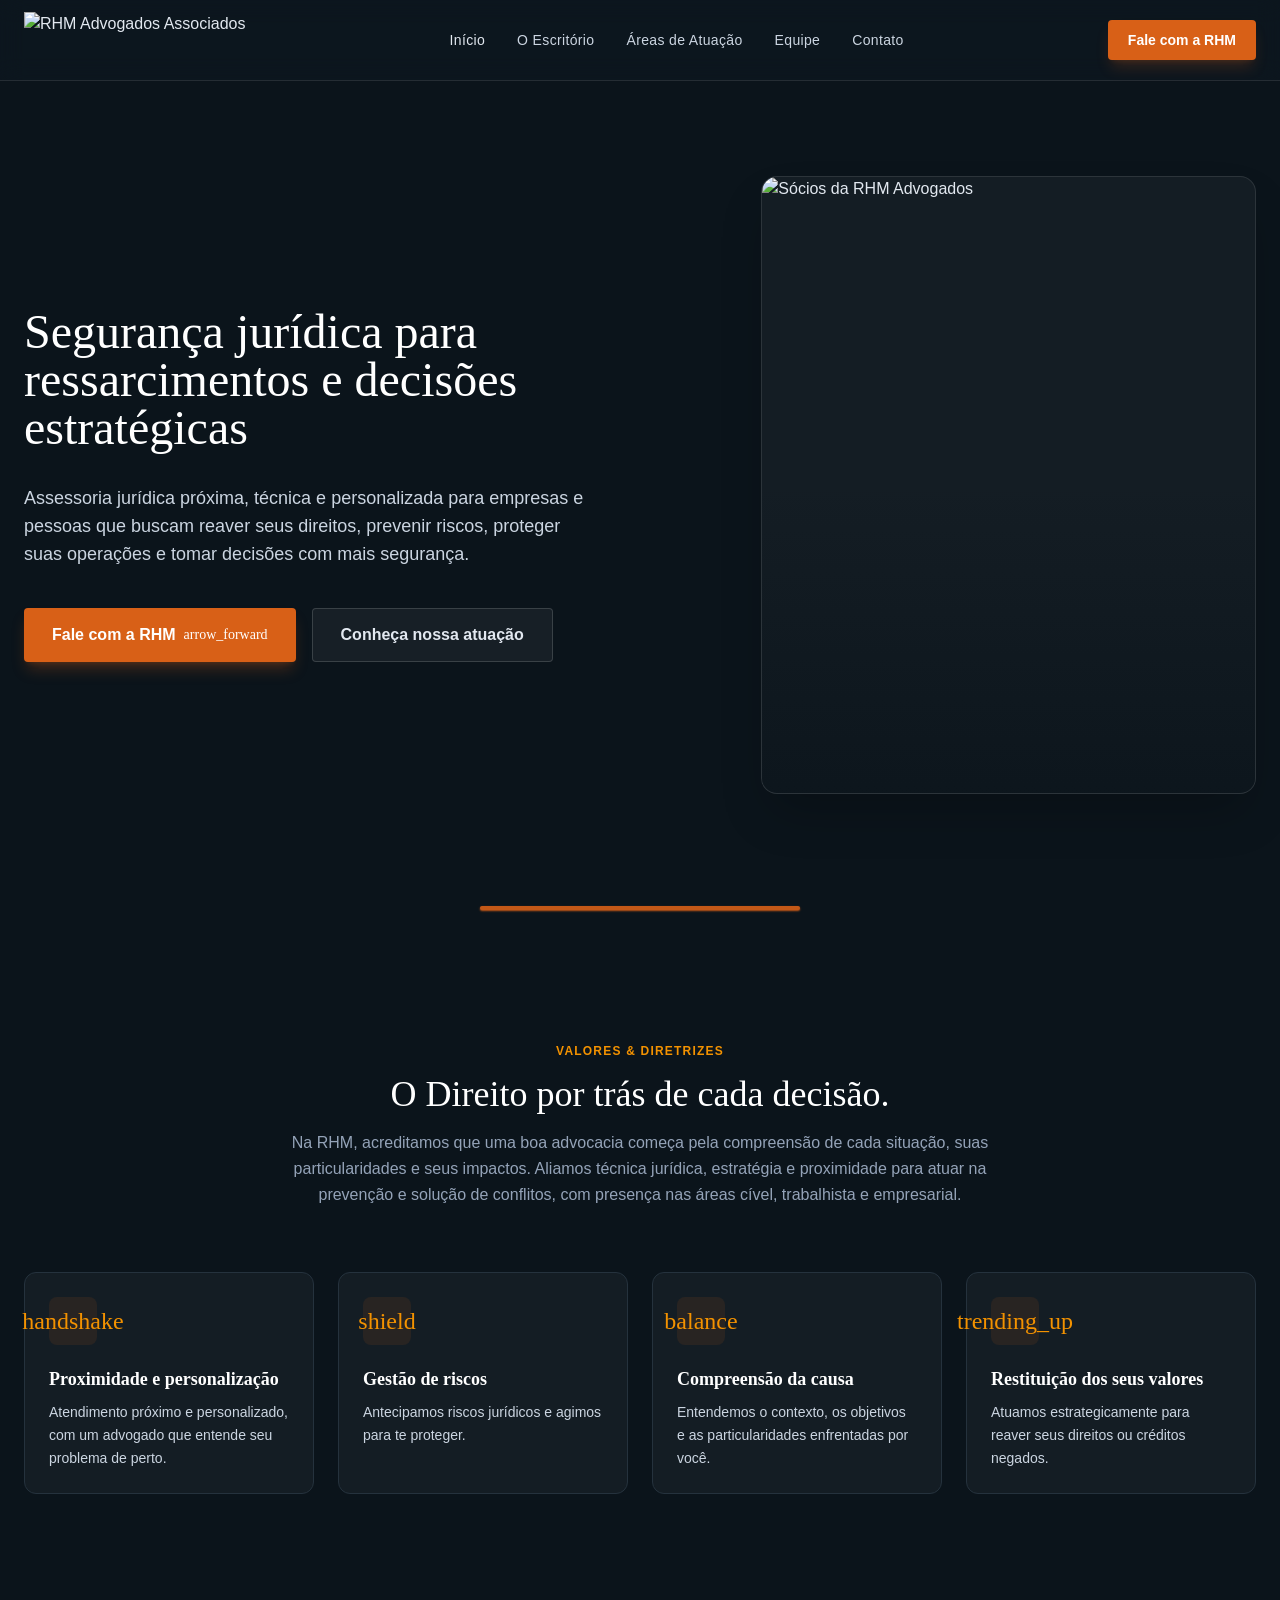
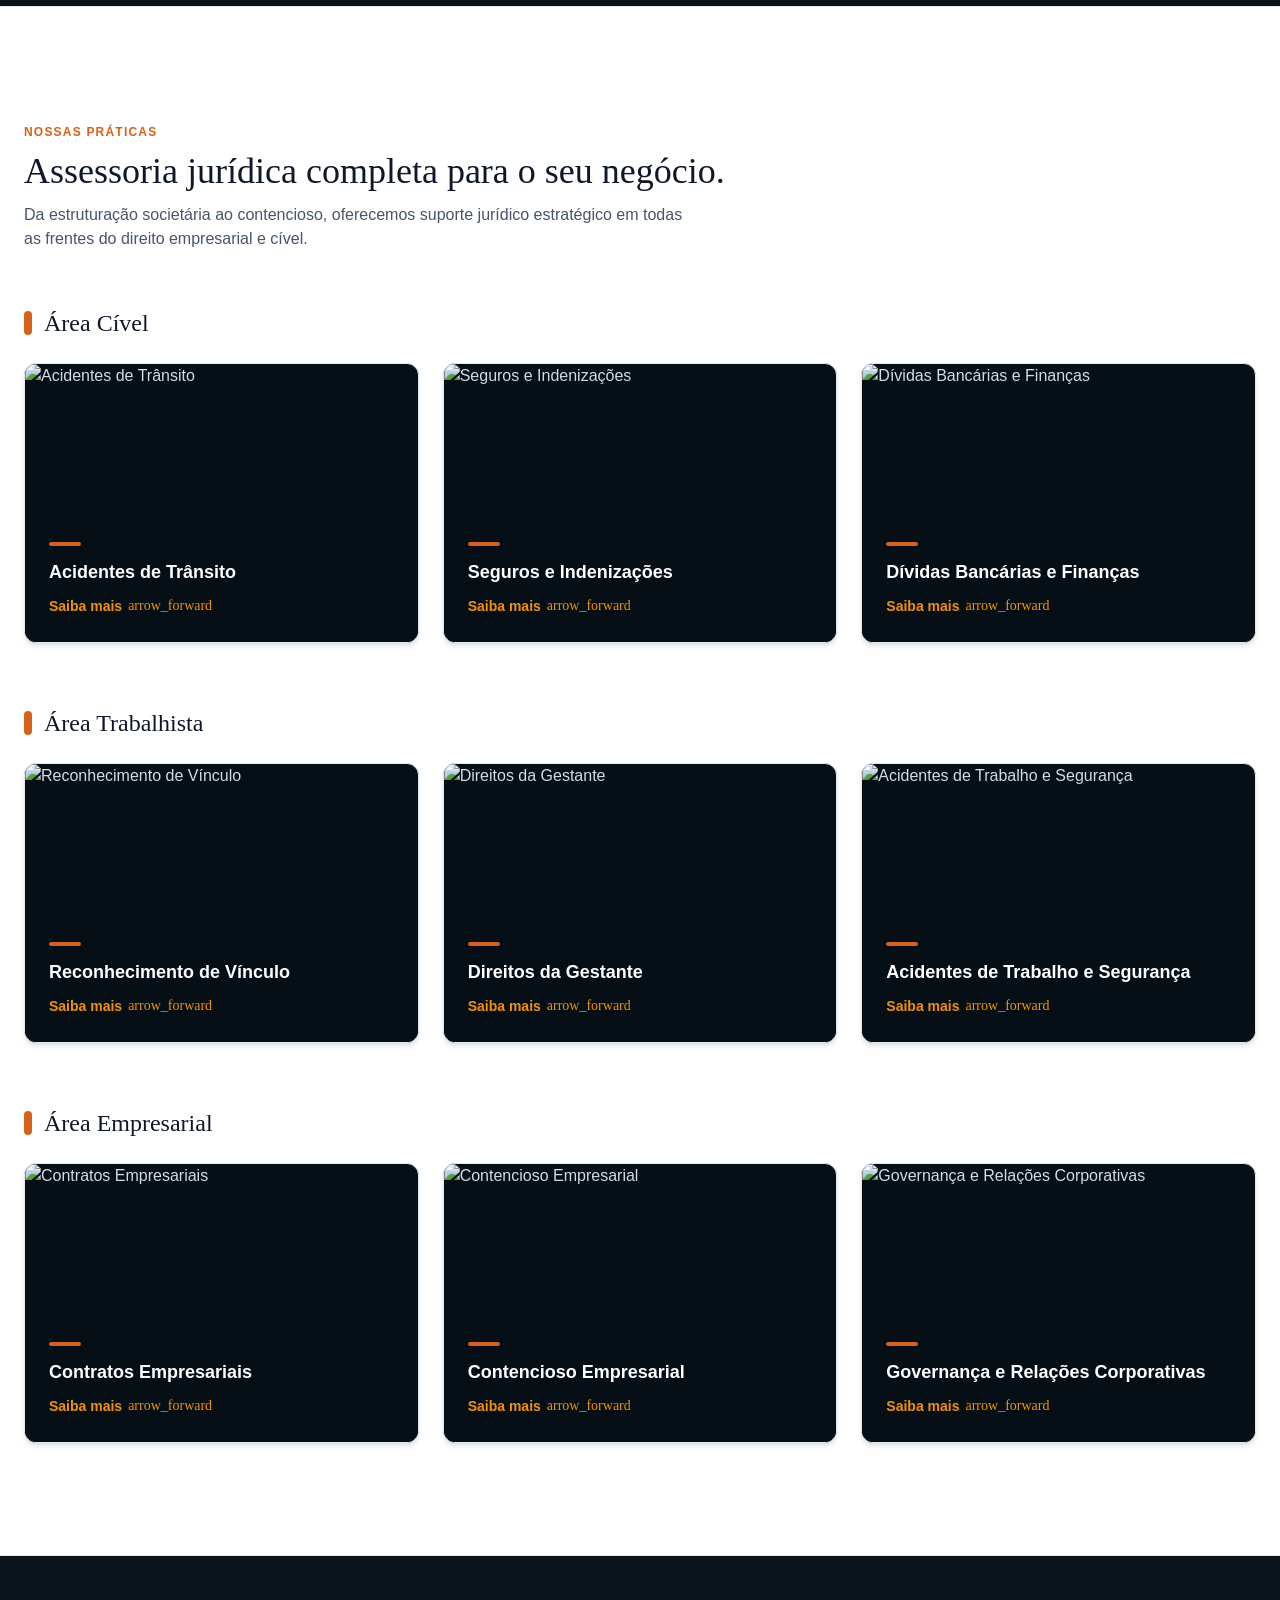
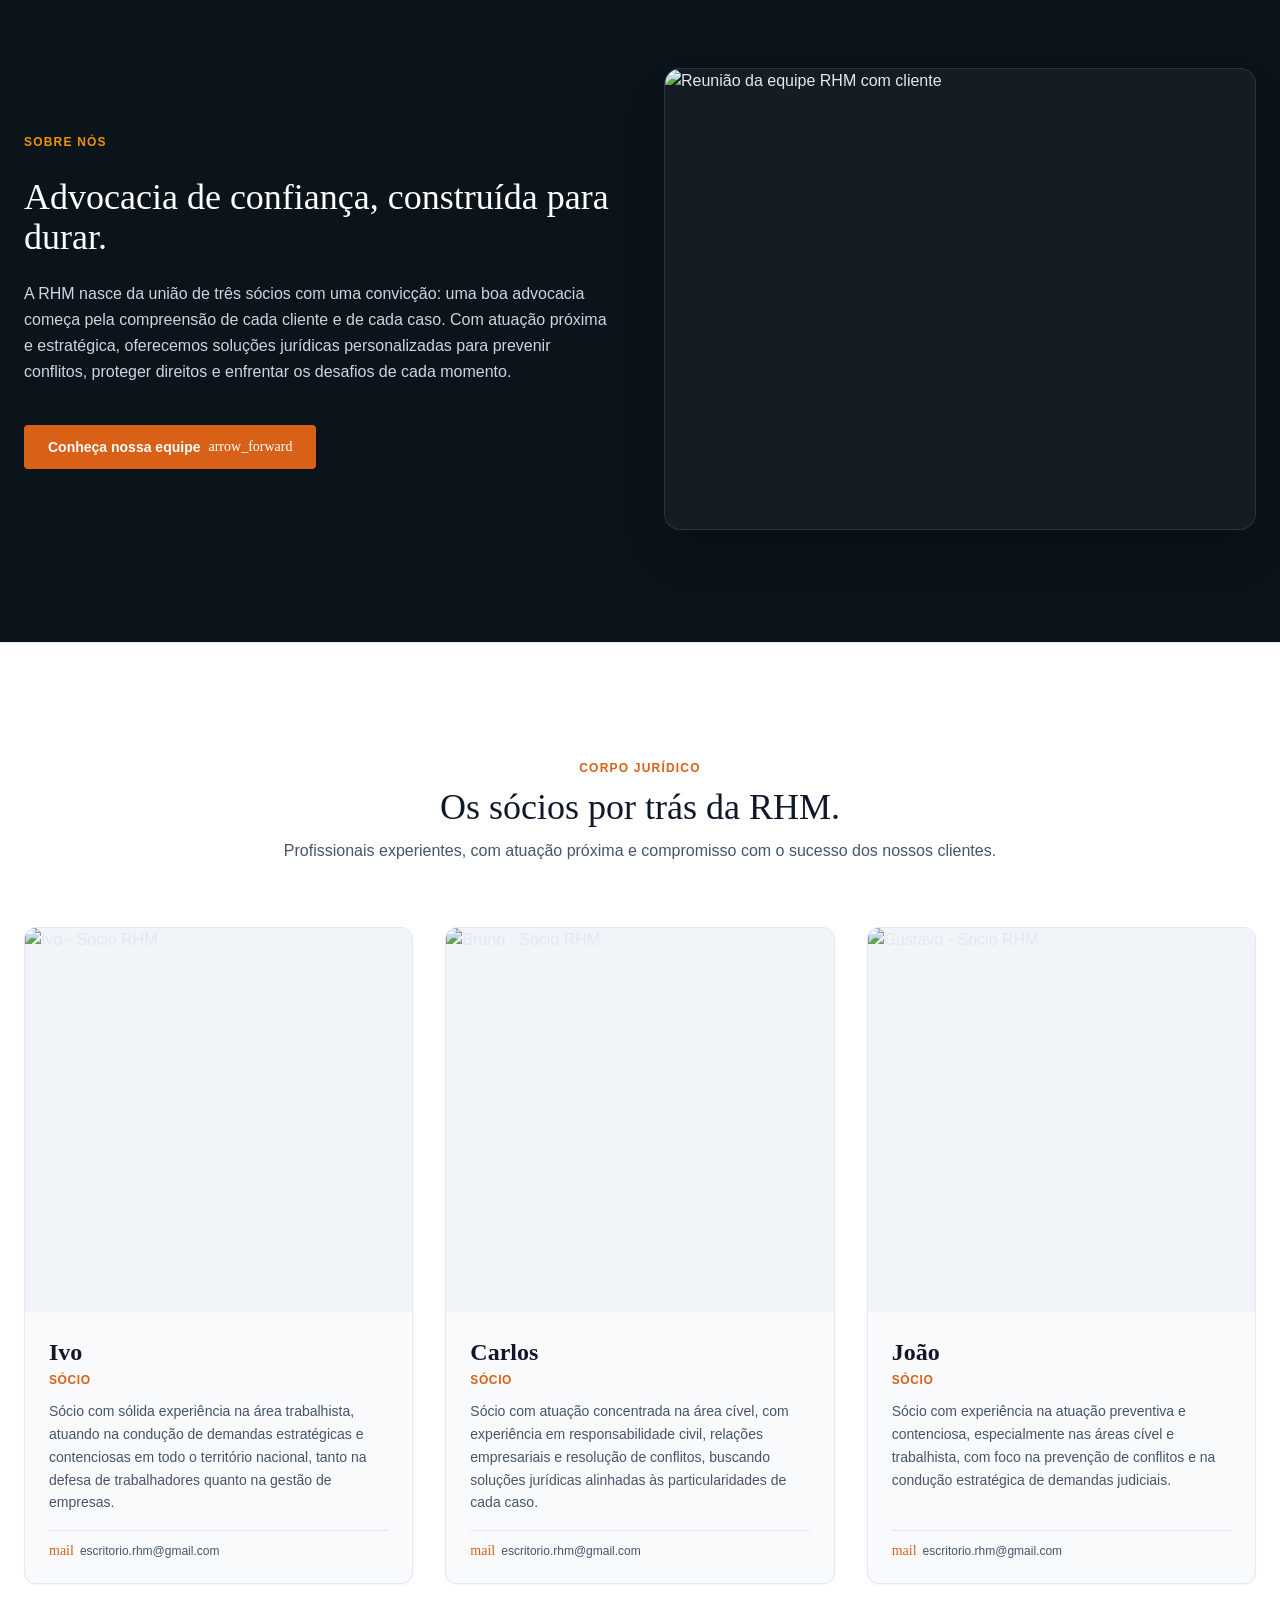
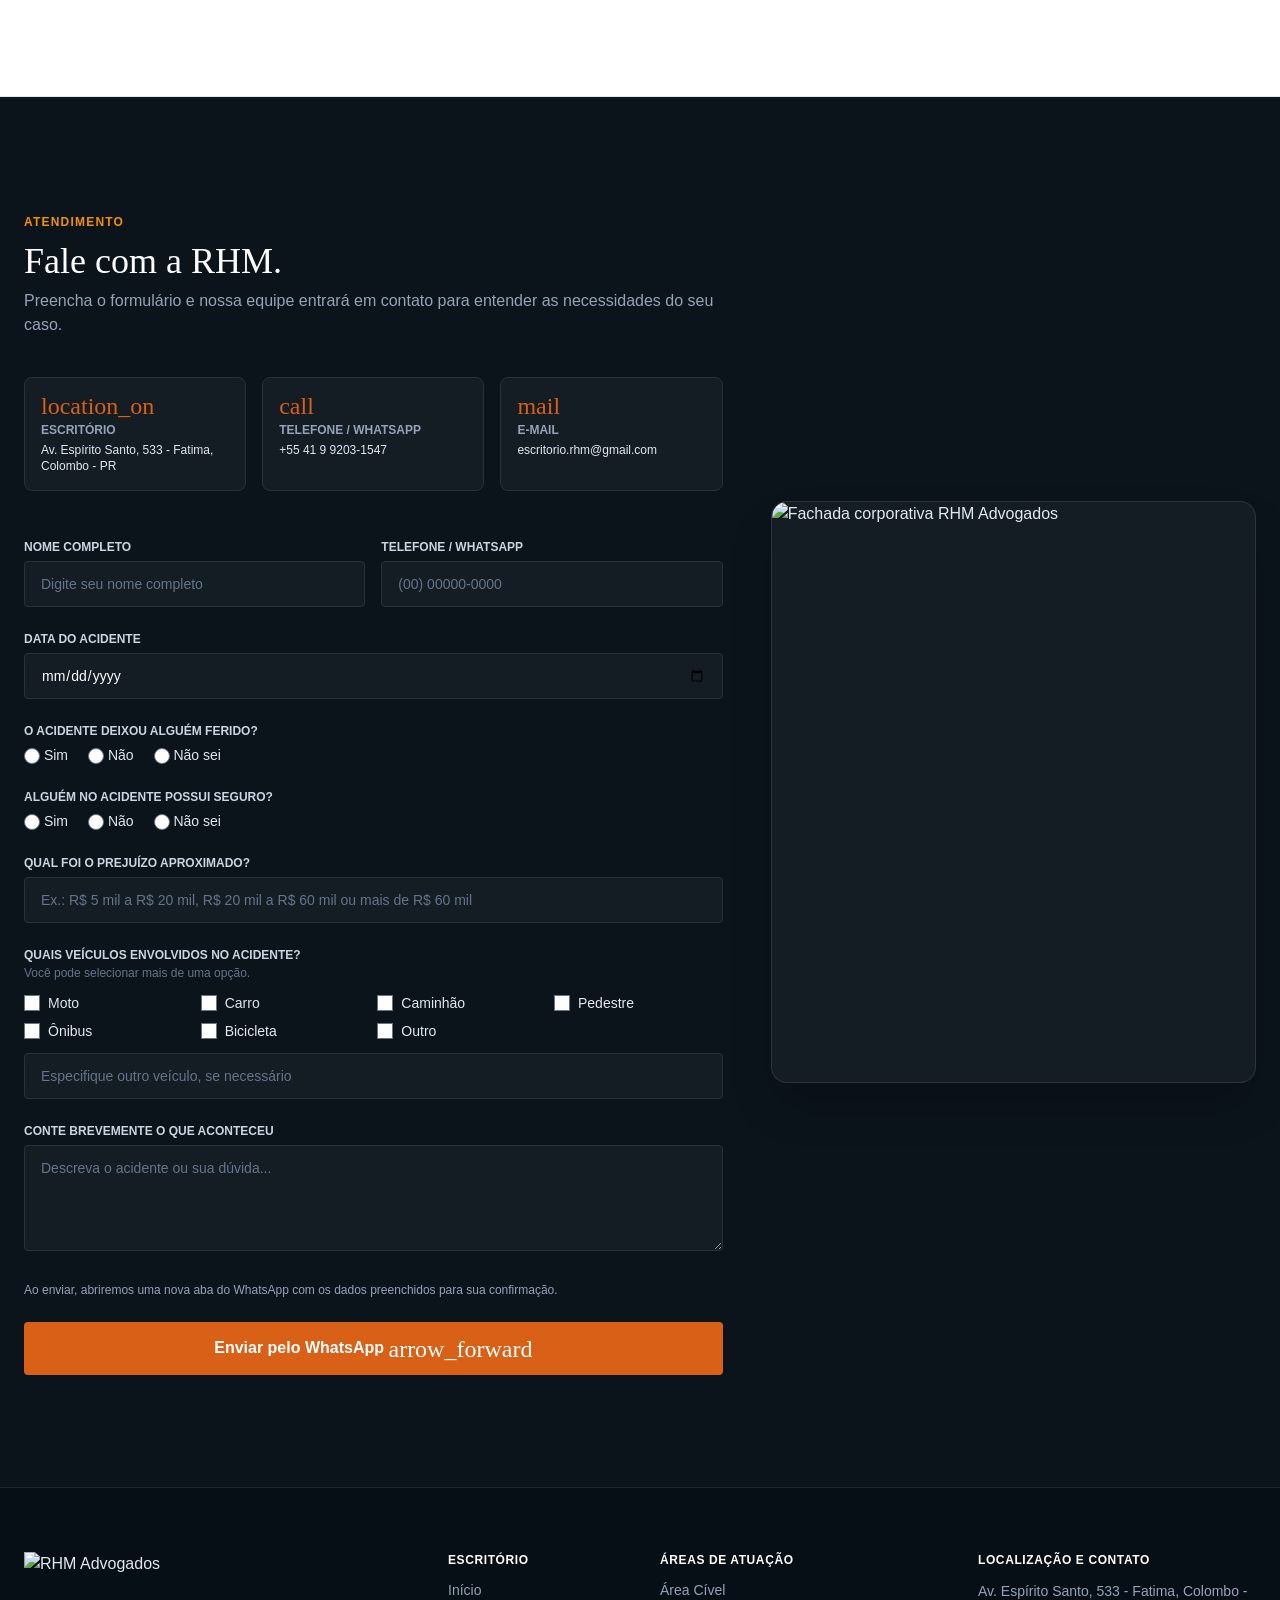
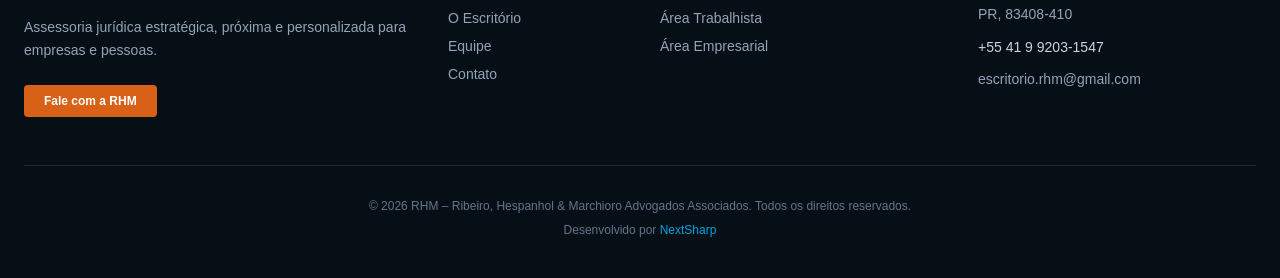
==== index.html @ 8c1c1e28 "Atualiza site completo com versão do Stitch" ====
<!DOCTYPE html><html class="dark" lang="pt-BR" style="scroll-behavior: smooth;"><head>
<meta charset="utf-8">
<meta content="width=device-width, initial-scale=1.0" name="viewport">
<title>RHM Advogados | Advocacia Estratégica e Empresarial</title>
<link rel="stylesheet" href="./assets/fonts.css">
<link rel="stylesheet" href="./assets/styles.css">
<script src="./assets/site-config.js" defer></script>
<script src="./assets/app.js" defer></script>
<style>
        .glass-panel {
            background: rgba(14, 23, 31, 0.85);
            backdrop-filter: blur(12px);
        }
    </style>
</head>
<body class="bg-[#0b141b] text-slate-200 font-sans antialiased selection:bg-[#d86017] selection:text-white">
<!-- Top Fixed Header -->
<header class="fixed top-0 inset-x-0 z-50 glass-panel border-b border-white/10 transition-all duration-300">
<div class="max-w-7xl mx-auto px-6 h-20 flex items-center justify-between">
<a class="flex items-center gap-3" href="#inicio">
<img alt="RHM Advogados Associados" class="h-12 md:h-14 w-auto object-contain" src="https://lh3.googleusercontent.com/aida-public/[base64]">
</a>
<!-- Desktop Nav -->
<nav class="hidden md:flex items-center gap-8 text-sm font-medium tracking-wide">
<a class="text-slate-200 hover:text-[#f39200] transition-colors" href="#inicio">Início</a>
<a class="text-slate-300 hover:text-[#f39200] transition-colors" href="#escritorio">O Escritório</a>
<a class="text-slate-300 hover:text-[#f39200] transition-colors" href="#areas-de-atuacao">Áreas de Atuação</a>
<a class="text-slate-300 hover:text-[#f39200] transition-colors" href="#equipe">Equipe</a>
<a class="text-slate-300 hover:text-[#f39200] transition-colors" href="#contato">Contato</a>
</nav>
<!-- CTA Header -->
<div class="hidden sm:flex items-center">
<a class="px-5 py-2.5 rounded text-sm font-semibold text-white bg-[#d86017] hover:bg-[#ba4801] shadow-lg shadow-[#d86017]/20 transition-all" href="#contato" data-whatsapp-cta>
                Fale com a RHM
            </a>
</div>
<!-- Mobile Menu Toggle -->
<button aria-label="Abrir menu" class="md:hidden text-slate-300 hover:text-white p-2" id="mobile-toggle">
<span class="material-symbols-outlined text-3xl">menu</span>
</button>
</div>
<!-- Mobile Dropdown -->
<div class="hidden md:hidden bg-[#060f16] border-b border-white/10 px-6 py-5 space-y-4" id="mobile-menu">
<a class="block text-slate-200 hover:text-[#f39200]" href="#inicio">Início</a>
<a class="block text-slate-300 hover:text-[#f39200]" href="#escritorio">O Escritório</a>
<a class="block text-slate-300 hover:text-[#f39200]" href="#areas-de-atuacao">Áreas de Atuação</a>
<a class="block text-slate-300 hover:text-[#f39200]" href="#equipe">Equipe</a>
<a class="block text-slate-300 hover:text-[#f39200]" href="#contato">Contato</a>
<a class="inline-block px-5 py-2.5 text-center w-full rounded text-sm font-semibold text-white bg-[#d86017]" href="#contato" data-whatsapp-cta>Fale com a RHM</a>
</div>
</header>
<main id="inicio" class="relative pt-20">
<!-- Hero Section -->
<section class="min-h-[85vh] lg:min-h-[90vh] flex items-center max-w-7xl mx-auto px-6 py-12 lg:py-20">
<div class="grid grid-cols-1 lg:grid-cols-12 gap-12 lg:gap-8 items-center w-full">
<!-- Left Info -->
<div class="lg:col-span-7 space-y-8 z-10">

<h1 class="text-3xl sm:text-4xl lg:text-5xl font-serif leading-[1.18] text-white font-normal">Segurança jurídica para ressarcimentos e decisões estratégicas</h1>
<p class="text-base sm:text-lg text-slate-300 max-w-xl font-normal leading-relaxed">Assessoria jurídica próxima, técnica e personalizada para empresas e pessoas que buscam reaver seus direitos, prevenir riscos, proteger suas operações e tomar decisões com mais segurança.</p>
<div class="flex flex-col sm:flex-row gap-4 pt-2">
<a class="px-7 py-3.5 rounded bg-[#d86017] hover:bg-[#ba4801] text-white font-semibold text-center transition-all duration-200 shadow-lg shadow-[#d86017]/25 flex items-center justify-center gap-2" href="#contato" data-whatsapp-cta>
                        Fale com a RHM
                        <span class="material-symbols-outlined text-sm">arrow_forward</span>
</a>
<a class="px-7 py-3.5 rounded bg-white/5 hover:bg-white/10 border border-white/15 text-slate-200 font-semibold text-center transition-all" href="#areas-de-atuacao">
                        Conheça nossa atuação
                    </a>
</div>
</div>
<!-- Right Visual -->
<div class="lg:col-span-5 relative flex justify-center">
<div class="relative w-full max-w-md lg:max-w-none rounded-2xl overflow-hidden border border-white/10 shadow-2xl bg-[#141d24]">
<div class="aspect-[4/5] w-full relative">
<img alt="Sócios da RHM Advogados" class="w-full h-full object-cover object-center" src="https://lh3.googleusercontent.com/aida-public/[base64]">
<div class="absolute inset-0 bg-gradient-to-t from-[#0b141b]/80 via-transparent to-transparent"></div>
</div>
</div>
</div>
</div>
</section>
<!-- Decorative Orange Divider -->
<div class="w-full flex justify-center py-4">
<div class="w-72 sm:w-80 h-1 bg-[#d86017] rounded-full opacity-90 shadow-sm shadow-[#d86017]"></div>
</div>
<!-- Pillars / Por que a RHM -->
<section class="py-20 lg:py-28 max-w-7xl mx-auto px-6">
<div class="text-center max-w-3xl mx-auto mb-16"><span class="text-xs font-bold uppercase tracking-widest text-[#f39200]">Valores &amp; Diretrizes</span>
<h2 class="text-3xl sm:text-4xl font-serif text-white mt-3 font-normal">
    O Direito por trás de cada decisão.
</h2>
<p class="text-slate-400 mt-4 text-base leading-relaxed">
    Na RHM, acreditamos que uma boa advocacia começa pela compreensão de cada situação, suas particularidades e seus impactos. Aliamos técnica jurídica, estratégia e proximidade para atuar na prevenção e solução de conflitos, com presença nas áreas cível, trabalhista e empresarial.
</p></div>
<div class="grid grid-cols-1 md:grid-cols-2 lg:grid-cols-4 gap-6">
<!-- Pilar 1 -->
<div class="bg-[#141d24] border border-[#25323d] rounded-xl p-6 transition-all duration-300 hover:border-[#d86017]/40 hover:-translate-y-1"><div class="w-12 h-12 rounded-lg bg-[#d86017]/10 flex items-center justify-center text-[#f39200] mb-5">
<span class="material-symbols-outlined text-2xl">handshake</span>
</div>
<h3 class="text-lg font-serif font-bold text-white mb-2">Proximidade e personalização</h3>
<p class="text-slate-300 text-sm leading-relaxed">Atendimento próximo e personalizado, com um advogado que entende seu problema de perto.</p></div>
<!-- Pilar 2 -->
<div class="bg-[#141d24] border border-[#25323d] rounded-xl p-6 transition-all duration-300 hover:border-[#d86017]/40 hover:-translate-y-1"><div class="w-12 h-12 rounded-lg bg-[#d86017]/10 flex items-center justify-center text-[#f39200] mb-5">
<span class="material-symbols-outlined text-2xl">shield</span>
</div>
<h3 class="text-lg font-serif font-bold text-white mb-2">Gestão de riscos</h3>
<p class="text-slate-300 text-sm leading-relaxed">Antecipamos riscos jurídicos e agimos para te proteger.</p></div>
<!-- Pilar 3 -->
<div class="bg-[#141d24] border border-[#25323d] rounded-xl p-6 transition-all duration-300 hover:border-[#d86017]/40 hover:-translate-y-1"><div class="w-12 h-12 rounded-lg bg-[#d86017]/10 flex items-center justify-center text-[#f39200] mb-5">
<span class="material-symbols-outlined text-2xl">balance</span>
</div>
<h3 class="text-lg font-serif font-bold text-white mb-2">Compreensão da causa</h3>
<p class="text-slate-300 text-sm leading-relaxed">Entendemos o contexto, os objetivos e as particularidades enfrentadas por você.</p></div>
<!-- Pilar 4 -->
<div class="bg-[#141d24] border border-[#25323d] rounded-xl p-6 transition-all duration-300 hover:border-[#d86017]/40 hover:-translate-y-1"><div class="w-12 h-12 rounded-lg bg-[#d86017]/10 flex items-center justify-center text-[#f39200] mb-5">
<span class="material-symbols-outlined text-2xl">trending_up</span>
</div>
<h3 class="text-lg font-serif font-bold text-white mb-2">Restituição dos seus valores</h3>
<p class="text-slate-300 text-sm leading-relaxed">Atuamos estrategicamente para reaver seus direitos ou créditos negados.</p></div>
</div>
</section>
<!-- Áreas de Atuação -->
<section class="py-20 lg:py-28 bg-white border-y border-slate-200" id="areas-de-atuacao">
<div class="max-w-7xl mx-auto px-6">
<div class="mb-14">
<span class="text-xs font-bold uppercase tracking-widest text-[#d86017]">Nossas Práticas</span>
<h2 class="text-3xl sm:text-4xl font-serif text-[#0f172a] mt-2 font-normal">
                    Assessoria jurídica completa para o seu negócio.
                </h2>
<p class="text-slate-600 mt-3 max-w-2xl text-base">
                    Da estruturação societária ao contencioso, oferecemos suporte jurídico estratégico em todas as frentes do direito empresarial e cível.
                </p>
</div>
<!-- 3 Categorias de Prática -->
<div class="space-y-16">
<!-- 1. Área Cível -->
<div>
<div class="flex items-center gap-3 mb-6">
<span class="w-2 h-6 bg-[#d86017] rounded-full inline-block"></span>
<h3 class="text-xl sm:text-2xl font-serif text-[#0f172a]">Área Cível</h3>
</div>
<div class="grid grid-cols-1 md:grid-cols-2 lg:grid-cols-3 gap-6">
<!-- Card 1 -->
<div class="group relative rounded-xl overflow-hidden bg-[#060f16] border border-slate-200 hover:border-[#d86017]/50 shadow-md transition-all duration-300 hover:-translate-y-1 flex flex-col justify-end min-h-[280px]">
<img alt="Acidentes de Trânsito" class="absolute inset-0 w-full h-full object-cover group-hover:scale-105 transition-transform duration-500" src="https://lh3.googleusercontent.com/aida/[base64]">
<div class="absolute inset-0 bg-gradient-to-t from-[#060f16] via-[#060f16]/70 to-transparent"></div>
<div class="relative z-10 p-6">
<div class="w-8 h-1 bg-[#d86017] rounded-full mb-3"></div>
<h4 class="text-lg font-bold text-white mb-2">Acidentes de Trânsito</h4>
<button class="inline-flex items-center gap-1.5 text-sm font-semibold text-[#f39200] hover:text-[#d86017] transition-colors" onclick="openModal('acidentes-transito')">
                                    Saiba mais <span class="material-symbols-outlined text-sm">arrow_forward</span>
</button>
</div>
</div>
<!-- Card 2 -->
<div class="group relative rounded-xl overflow-hidden bg-[#060f16] border border-slate-200 hover:border-[#d86017]/50 shadow-md transition-all duration-300 hover:-translate-y-1 flex flex-col justify-end min-h-[280px]">
<img alt="Seguros e Indenizações" class="absolute inset-0 w-full h-full object-cover group-hover:scale-105 transition-transform duration-500" src="https://lh3.googleusercontent.com/aida/[base64]">
<div class="absolute inset-0 bg-gradient-to-t from-[#060f16] via-[#060f16]/70 to-transparent"></div>
<div class="relative z-10 p-6">
<div class="w-8 h-1 bg-[#d86017] rounded-full mb-3"></div>
<h4 class="text-lg font-bold text-white mb-2">Seguros e Indenizações</h4>
<button class="inline-flex items-center gap-1.5 text-sm font-semibold text-[#f39200] hover:text-[#d86017] transition-colors" onclick="openModal('seguros')">
                                    Saiba mais <span class="material-symbols-outlined text-sm">arrow_forward</span>
</button>
</div>
</div>
<!-- Card 3 -->
<div class="group relative rounded-xl overflow-hidden bg-[#060f16] border border-slate-200 hover:border-[#d86017]/50 shadow-md transition-all duration-300 hover:-translate-y-1 flex flex-col justify-end min-h-[280px]">
<img alt="Dívidas Bancárias e Finanças" class="absolute inset-0 w-full h-full object-cover group-hover:scale-105 transition-transform duration-500" src="https://lh3.googleusercontent.com/aida/[base64]">
<div class="absolute inset-0 bg-gradient-to-t from-[#060f16] via-[#060f16]/70 to-transparent"></div>
<div class="relative z-10 p-6">
<div class="w-8 h-1 bg-[#d86017] rounded-full mb-3"></div>
<h4 class="text-lg font-bold text-white mb-2">Dívidas Bancárias e Finanças</h4>
<button class="inline-flex items-center gap-1.5 text-sm font-semibold text-[#f39200] hover:text-[#d86017] transition-colors" onclick="openModal('dividas')">
                                    Saiba mais <span class="material-symbols-outlined text-sm">arrow_forward</span>
</button>
</div>
</div>
</div>
</div>
<!-- 2. Área Trabalhista -->
<div>
<div class="flex items-center gap-3 mb-6">
<span class="w-2 h-6 bg-[#d86017] rounded-full inline-block"></span>
<h3 class="text-xl sm:text-2xl font-serif text-[#0f172a]">Área Trabalhista</h3>
</div>
<div class="grid grid-cols-1 md:grid-cols-2 lg:grid-cols-3 gap-6">
<!-- Card 4 -->
<div class="group relative rounded-xl overflow-hidden bg-[#060f16] border border-slate-200 hover:border-[#d86017]/50 shadow-md transition-all duration-300 hover:-translate-y-1 flex flex-col justify-end min-h-[280px]">
<img alt="Reconhecimento de Vínculo" class="absolute inset-0 w-full h-full object-cover group-hover:scale-105 transition-transform duration-500" src="https://lh3.googleusercontent.com/aida/[base64]">
<div class="absolute inset-0 bg-gradient-to-t from-[#060f16] via-[#060f16]/70 to-transparent"></div>
<div class="relative z-10 p-6">
<div class="w-8 h-1 bg-[#d86017] rounded-full mb-3"></div>
<h4 class="text-lg font-bold text-white mb-2">Reconhecimento de Vínculo</h4>
<button class="inline-flex items-center gap-1.5 text-sm font-semibold text-[#f39200] hover:text-[#d86017] transition-colors" onclick="openModal('vinculo')">
                                    Saiba mais <span class="material-symbols-outlined text-sm">arrow_forward</span>
</button>
</div>
</div>
<!-- Card 5 -->
<div class="group relative rounded-xl overflow-hidden bg-[#060f16] border border-slate-200 hover:border-[#d86017]/50 shadow-md transition-all duration-300 hover:-translate-y-1 flex flex-col justify-end min-h-[280px]">
<img alt="Direitos da Gestante" class="absolute inset-0 w-full h-full object-cover group-hover:scale-105 transition-transform duration-500" src="https://lh3.googleusercontent.com/aida/[base64]">
<div class="absolute inset-0 bg-gradient-to-t from-[#060f16] via-[#060f16]/70 to-transparent"></div>
<div class="relative z-10 p-6">
<div class="w-8 h-1 bg-[#d86017] rounded-full mb-3"></div>
<h4 class="text-lg font-bold text-white mb-2">Direitos da Gestante</h4>
<button class="inline-flex items-center gap-1.5 text-sm font-semibold text-[#f39200] hover:text-[#d86017] transition-colors" onclick="openModal('gestante')">
                                    Saiba mais <span class="material-symbols-outlined text-sm">arrow_forward</span>
</button>
</div>
</div>
<!-- Card 6 -->
<div class="group relative rounded-xl overflow-hidden bg-[#060f16] border border-slate-200 hover:border-[#d86017]/50 shadow-md transition-all duration-300 hover:-translate-y-1 flex flex-col justify-end min-h-[280px]">
<img alt="Acidentes de Trabalho e Segurança" class="absolute inset-0 w-full h-full object-cover group-hover:scale-105 transition-transform duration-500" src="https://lh3.googleusercontent.com/aida/[base64]">
<div class="absolute inset-0 bg-gradient-to-t from-[#060f16] via-[#060f16]/70 to-transparent"></div>
<div class="relative z-10 p-6">
<div class="w-8 h-1 bg-[#d86017] rounded-full mb-3"></div>
<h4 class="text-lg font-bold text-white mb-2">Acidentes de Trabalho e Segurança</h4>
<button class="inline-flex items-center gap-1.5 text-sm font-semibold text-[#f39200] hover:text-[#d86017] transition-colors" onclick="openModal('trabalho')">
                                    Saiba mais <span class="material-symbols-outlined text-sm">arrow_forward</span>
</button>
</div>
</div>
</div>
</div>
<!-- 3. Área Empresarial -->
<div>
<div class="flex items-center gap-3 mb-6">
<span class="w-2 h-6 bg-[#d86017] rounded-full inline-block"></span>
<h3 class="text-xl sm:text-2xl font-serif text-[#0f172a]">Área Empresarial</h3>
</div>
<div class="grid grid-cols-1 md:grid-cols-2 lg:grid-cols-3 gap-6">
<!-- Card 7 -->
<div class="group relative rounded-xl overflow-hidden bg-[#060f16] border border-slate-200 hover:border-[#d86017]/50 shadow-md transition-all duration-300 hover:-translate-y-1 flex flex-col justify-end min-h-[280px]">
<img alt="Contratos Empresariais" class="absolute inset-0 w-full h-full object-cover group-hover:scale-105 transition-transform duration-500" src="https://lh3.googleusercontent.com/aida/[base64]">
<div class="absolute inset-0 bg-gradient-to-t from-[#060f16] via-[#060f16]/70 to-transparent"></div>
<div class="relative z-10 p-6">
<div class="w-8 h-1 bg-[#d86017] rounded-full mb-3"></div>
<h4 class="text-lg font-bold text-white mb-2">Contratos Empresariais</h4>
<button class="inline-flex items-center gap-1.5 text-sm font-semibold text-[#f39200] hover:text-[#d86017] transition-colors" onclick="openModal('contratos')">
                                    Saiba mais <span class="material-symbols-outlined text-sm">arrow_forward</span>
</button>
</div>
</div>
<!-- Card 8 -->
<div class="group relative rounded-xl overflow-hidden bg-[#060f16] border border-slate-200 hover:border-[#d86017]/50 shadow-md transition-all duration-300 hover:-translate-y-1 flex flex-col justify-end min-h-[280px]">
<img alt="Contencioso Empresarial" class="absolute inset-0 w-full h-full object-cover group-hover:scale-105 transition-transform duration-500" src="https://lh3.googleusercontent.com/aida/[base64]">
<div class="absolute inset-0 bg-gradient-to-t from-[#060f16] via-[#060f16]/70 to-transparent"></div>
<div class="relative z-10 p-6">
<div class="w-8 h-1 bg-[#d86017] rounded-full mb-3"></div>
<h4 class="text-lg font-bold text-white mb-2">Contencioso Empresarial</h4>
<button class="inline-flex items-center gap-1.5 text-sm font-semibold text-[#f39200] hover:text-[#d86017] transition-colors" onclick="openModal('contencioso')">
                                    Saiba mais <span class="material-symbols-outlined text-sm">arrow_forward</span>
</button>
</div>
</div>
<!-- Card 9 -->
<div class="group relative rounded-xl overflow-hidden bg-[#060f16] border border-slate-200 hover:border-[#d86017]/50 shadow-md transition-all duration-300 hover:-translate-y-1 flex flex-col justify-end min-h-[280px]">
<img alt="Governança e Relações Corporativas" class="absolute inset-0 w-full h-full object-cover group-hover:scale-105 transition-transform duration-500" src="https://lh3.googleusercontent.com/aida/[base64]">
<div class="absolute inset-0 bg-gradient-to-t from-[#060f16] via-[#060f16]/70 to-transparent"></div>
<div class="relative z-10 p-6">
<div class="w-8 h-1 bg-[#d86017] rounded-full mb-3"></div>
<h4 class="text-lg font-bold text-white mb-2">Governança e Relações Corporativas</h4>
<button class="inline-flex items-center gap-1.5 text-sm font-semibold text-[#f39200] hover:text-[#d86017] transition-colors" onclick="openModal('governanca')">
                                    Saiba mais <span class="material-symbols-outlined text-sm">arrow_forward</span>
</button>
</div>
</div>
</div>
</div>
</div>
</div>
</section>
<!-- O Escritório -->
<section class="py-20 lg:py-28 max-w-7xl mx-auto px-6" id="escritorio">
<div class="grid grid-cols-1 lg:grid-cols-12 gap-12 items-center">
<div class="lg:col-span-6 space-y-6">
<span class="text-xs font-bold uppercase tracking-widest text-[#f39200]">Sobre Nós</span>
<h2 class="text-3xl sm:text-4xl font-serif text-white font-normal leading-tight">
                    Advocacia de confiança, construída para durar.
                </h2>
<p class="text-slate-300 text-base leading-relaxed">A RHM nasce da união de três sócios com uma convicção: uma boa advocacia começa pela compreensão de cada cliente e de cada caso. Com atuação próxima e estratégica, oferecemos soluções jurídicas personalizadas para prevenir conflitos, proteger direitos e enfrentar os desafios de cada momento.</p>
<div class="pt-4">
<a class="inline-flex items-center gap-2 px-6 py-3 rounded bg-[#d86017] text-white font-semibold text-sm hover:bg-[#ba4801] transition-all" href="#equipe">
                        Conheça nossa equipe
                        <span class="material-symbols-outlined text-sm">arrow_forward</span>
</a>
</div>
</div>
<div class="lg:col-span-6">
<div class="rounded-2xl overflow-hidden border border-white/10 shadow-2xl bg-[#141d24]">
<img alt="Reunião da equipe RHM com cliente" class="w-full h-[400px] sm:h-[460px] object-cover" src="https://lh3.googleusercontent.com/aida-public/[base64]">
</div>
</div>
</div>
</section>
<!-- A Equipe / Os Sócios -->
<section class="py-20 lg:py-28 bg-white border-y border-slate-200" id="equipe">
<div class="max-w-7xl mx-auto px-6">
<div class="text-center max-w-3xl mx-auto mb-16">
<span class="text-xs font-bold uppercase tracking-widest text-[#d86017]">Corpo Jurídico</span>
<h2 class="text-3xl sm:text-4xl font-serif text-[#0f172a] mt-2 font-normal">
                    Os sócios por trás da RHM.
                </h2>
<p class="text-slate-600 mt-3 text-base">
                    Profissionais experientes, com atuação próxima e compromisso com o sucesso dos nossos clientes.
                </p>
</div>
<div class="grid grid-cols-1 md:grid-cols-3 gap-8">
<!-- Sócio 1: Ivo -->
<div class="bg-[#f8fafc] border border-slate-200 rounded-xl overflow-hidden flex flex-col shadow-sm hover:shadow-md transition-shadow">
<div class="w-full h-96 overflow-hidden bg-slate-100">
<img alt="Ivo - Sócio RHM" class="w-full h-full object-cover object-top" src="https://lh3.googleusercontent.com/aida-public/[base64]">
</div>
<div class="p-6 flex-1 flex flex-col justify-between space-y-4">
<div>
<h3 class="text-2xl font-serif font-bold text-[#0f172a]">Ivo</h3>
<p class="text-xs font-semibold text-[#d86017] uppercase tracking-wider mt-1">Sócio</p>
<p class="text-slate-600 text-sm mt-3 leading-relaxed">Sócio com sólida experiência na área trabalhista, atuando na condução de demandas estratégicas e contenciosas em todo o território nacional, tanto na defesa de trabalhadores quanto na gestão de empresas.</p>
</div>
<div class="pt-3 border-t border-slate-200">
<a class="text-xs font-medium text-slate-600 hover:text-[#d86017] flex items-center gap-1.5 transition-colors" href="mailto:escritorio.rhm@gmail.com">
<span class="material-symbols-outlined text-sm text-[#d86017]">mail</span>
                                escritorio.rhm@gmail.com
                            </a>
</div>
</div>
</div>
<!-- Sócio 2: Bruno -->
<div class="bg-[#f8fafc] border border-slate-200 rounded-xl overflow-hidden flex flex-col shadow-sm hover:shadow-md transition-shadow">
<div class="w-full h-96 overflow-hidden bg-slate-100">
<img alt="Bruno - Sócio RHM" class="w-full h-full object-cover object-top" src="https://lh3.googleusercontent.com/aida-public/[base64]">
</div>
<div class="p-6 flex-1 flex flex-col justify-between space-y-4">
<div>
<h3 class="text-2xl font-serif font-bold text-[#0f172a]">Carlos</h3>
<p class="text-xs font-semibold text-[#d86017] uppercase tracking-wider mt-1">Sócio</p>
<p class="text-slate-600 text-sm mt-3 leading-relaxed">Sócio com atuação concentrada na área cível, com experiência em responsabilidade civil, relações empresariais e resolução de conflitos, buscando soluções jurídicas alinhadas às particularidades de cada caso.</p>
</div>
<div class="pt-3 border-t border-slate-200">
<a class="text-xs font-medium text-slate-600 hover:text-[#d86017] flex items-center gap-1.5 transition-colors" href="mailto:escritorio.rhm@gmail.com">
<span class="material-symbols-outlined text-sm text-[#d86017]">mail</span>
                                escritorio.rhm@gmail.com
                            </a>
</div>
</div>
</div>
<!-- Sócio 3: Gustavo -->
<div class="bg-[#f8fafc] border border-slate-200 rounded-xl overflow-hidden flex flex-col shadow-sm hover:shadow-md transition-shadow">
<div class="w-full h-96 overflow-hidden bg-slate-100">
<img alt="Gustavo - Sócio RHM" class="w-full h-full object-cover object-top" src="https://lh3.googleusercontent.com/aida-public/[base64]">
</div>
<div class="p-6 flex-1 flex flex-col justify-between space-y-4">
<div>
<h3 class="text-2xl font-serif font-bold text-[#0f172a]">João</h3>
<p class="text-xs font-semibold text-[#d86017] uppercase tracking-wider mt-1">Sócio</p>
<p class="text-slate-600 text-sm mt-3 leading-relaxed">Sócio com experiência na atuação preventiva e contenciosa, especialmente nas áreas cível e trabalhista, com foco na prevenção de conflitos e na condução estratégica de demandas judiciais.</p>
</div>
<div class="pt-3 border-t border-slate-200">
<a class="text-xs font-medium text-slate-600 hover:text-[#d86017] flex items-center gap-1.5 transition-colors" href="mailto:escritorio.rhm@gmail.com">
<span class="material-symbols-outlined text-sm text-[#d86017]">mail</span>
                                escritorio.rhm@gmail.com
                            </a>
</div>
</div>
</div>
</div>
</div>
</section>
<!-- Fale com a RHM / Contato -->
<section class="py-20 lg:py-28 max-w-7xl mx-auto px-6" id="contato">
<div class="grid grid-cols-1 lg:grid-cols-12 gap-12 items-center">
<!-- Esquerda: Informações e Formulário -->
<div class="lg:col-span-7 space-y-8">
<div>
<span class="text-xs font-bold uppercase tracking-widest text-[#f39200]">Atendimento</span>
<h2 class="text-3xl sm:text-4xl font-serif text-white mt-2 font-normal">Fale com a RHM.</h2>
<p class="text-slate-400 mt-2 text-base">
                        Preencha o formulário e nossa equipe entrará em contato para entender as necessidades do seu caso.
                    </p>
</div>
<!-- Contatos Rápidos -->
<div class="grid grid-cols-1 sm:grid-cols-3 gap-4 pt-2">
<div class="p-4 rounded-lg bg-[#141d24] border border-[#25323d]">
<span class="material-symbols-outlined text-[#d86017] mb-1">location_on</span>
<p class="text-xs text-slate-400 font-semibold uppercase">Escritório</p>
<p class="text-xs text-slate-200 mt-1">Av. Espírito Santo, 533 - Fatima, Colombo - PR</p>
</div>
<div class="p-4 rounded-lg bg-[#141d24] border border-[#25323d]">
<span class="material-symbols-outlined text-[#d86017] mb-1">call</span>
<p class="text-xs text-slate-400 font-semibold uppercase">Telefone / WhatsApp</p>
<p class="text-xs text-slate-200 mt-1 font-medium">+55 41 9 9203-1547</p>
</div>
<div class="p-4 rounded-lg bg-[#141d24] border border-[#25323d]">
<span class="material-symbols-outlined text-[#d86017] mb-1">mail</span>
<p class="text-xs text-slate-400 font-semibold uppercase">E-mail</p>
<p class="text-xs text-slate-200 mt-1 break-all">escritorio.rhm@gmail.com</p>
</div>
</div>
<!-- Formulário -->
<form id="contact-form" class="space-y-6 pt-4" novalidate>
  <div class="grid sm:grid-cols-2 gap-4">
    <div><label class="block text-xs font-semibold uppercase text-slate-300 mb-1.5" for="nome">Nome completo</label><input class="w-full bg-[#141d24] border border-[#25323d] rounded px-4 py-3 text-sm text-white placeholder-slate-500 focus:outline-none focus:border-[#d86017]" id="nome" name="Nome" placeholder="Digite seu nome completo" required type="text"></div>
    <div><label class="block text-xs font-semibold uppercase text-slate-300 mb-1.5" for="telefone">Telefone / WhatsApp</label><input class="w-full bg-[#141d24] border border-[#25323d] rounded px-4 py-3 text-sm text-white placeholder-slate-500 focus:outline-none focus:border-[#d86017]" id="telefone" name="Telefone" placeholder="(00) 00000-0000" required type="tel"></div>
  </div>
  <div><label class="block text-xs font-semibold uppercase text-slate-300 mb-1.5" for="data-acidente">Data do acidente</label><input class="w-full bg-[#141d24] border border-[#25323d] rounded px-4 py-3 text-sm text-white placeholder-slate-500 focus:outline-none focus:border-[#d86017]" id="data-acidente" name="Data do acidente" type="date"></div>
  <fieldset><legend class="block text-xs font-semibold uppercase text-slate-300 mb-1.5">O acidente deixou alguém ferido?</legend><div class="flex flex-wrap gap-x-5 gap-y-2 text-sm text-slate-200"><label><input name="Houve feridos" type="radio" value="Sim" required> Sim</label><label><input name="Houve feridos" type="radio" value="Não"> Não</label><label><input name="Houve feridos" type="radio" value="Não sei"> Não sei</label></div></fieldset>
  <fieldset><legend class="block text-xs font-semibold uppercase text-slate-300 mb-1.5">Alguém no acidente possui seguro?</legend><div class="flex flex-wrap gap-x-5 gap-y-2 text-sm text-slate-200"><label><input name="Possui seguro" type="radio" value="Sim" required> Sim</label><label><input name="Possui seguro" type="radio" value="Não"> Não</label><label><input name="Possui seguro" type="radio" value="Não sei"> Não sei</label></div></fieldset>
  <div><label class="block text-xs font-semibold uppercase text-slate-300 mb-1.5" for="prejuizo">Qual foi o prejuízo aproximado?</label><input class="w-full bg-[#141d24] border border-[#25323d] rounded px-4 py-3 text-sm text-white placeholder-slate-500 focus:outline-none focus:border-[#d86017]" id="prejuizo" name="Prejuízo aproximado" placeholder="Ex.: R$ 5 mil a R$ 20 mil, R$ 20 mil a R$ 60 mil ou mais de R$ 60 mil" type="text"></div>
  <fieldset><legend class="block text-xs font-semibold uppercase text-slate-300 mb-1.5">Quais veículos envolvidos no acidente?</legend><p class="text-xs text-slate-500 -mt-1 mb-3">Você pode selecionar mais de uma opção.</p><div class="grid grid-cols-2 sm:grid-cols-4 gap-2 text-sm text-slate-200"><label class="flex items-center gap-2"><input name="Veículos envolvidos" type="checkbox" value="Moto"> Moto</label><label class="flex items-center gap-2"><input name="Veículos envolvidos" type="checkbox" value="Carro"> Carro</label><label class="flex items-center gap-2"><input name="Veículos envolvidos" type="checkbox" value="Caminhão"> Caminhão</label><label class="flex items-center gap-2"><input name="Veículos envolvidos" type="checkbox" value="Pedestre"> Pedestre</label><label class="flex items-center gap-2"><input name="Veículos envolvidos" type="checkbox" value="Ônibus"> Ônibus</label><label class="flex items-center gap-2"><input name="Veículos envolvidos" type="checkbox" value="Bicicleta"> Bicicleta</label><label class="flex items-center gap-2"><input name="Veículos envolvidos" type="checkbox" value="Outro"> Outro</label></div><input class="w-full bg-[#141d24] border border-[#25323d] rounded px-4 py-3 text-sm text-white placeholder-slate-500 focus:outline-none focus:border-[#d86017] mt-3" id="outro-veiculo" name="Outro veículo" placeholder="Especifique outro veículo, se necessário" type="text"></fieldset>
  <div><label class="block text-xs font-semibold uppercase text-slate-300 mb-1.5" for="mensagem">Conte brevemente o que aconteceu</label><textarea class="w-full bg-[#141d24] border border-[#25323d] rounded px-4 py-3 text-sm text-white placeholder-slate-500 focus:outline-none focus:border-[#d86017]" id="mensagem" name="Mensagem" placeholder="Descreva o acidente ou sua dúvida..." rows="4"></textarea></div>
  <p id="form-notice" class="text-xs text-slate-400">Ao enviar, abriremos uma nova aba do WhatsApp com os dados preenchidos para sua confirmação.</p>
  <p id="contact-status" class="text-sm text-[#f39200]" hidden aria-live="polite"></p>
  <button class="w-full px-6 py-3.5 rounded bg-[#d86017] hover:bg-[#ba4801] text-white font-semibold transition-all" type="submit">Enviar pelo WhatsApp <span class="material-symbols-outlined align-middle text-base">arrow_forward</span></button>
</form>
</div>
<!-- Direita: Imagem do edifício -->
<div class="lg:col-span-5">
<div class="rounded-2xl overflow-hidden border border-white/10 shadow-2xl bg-[#141d24]">
<img alt="Fachada corporativa RHM Advogados" class="w-full h-[450px] sm:h-[580px] object-cover" src="https://lh3.googleusercontent.com/aida-public/[base64]">
</div>
</div>
</div>
</section>
</main>
<!-- Footer -->
<footer class="bg-[#060f16] border-t border-white/10 pt-16 pb-10">
<div class="max-w-7xl mx-auto px-6">
<div class="grid grid-cols-1 md:grid-cols-12 gap-10 pb-12 border-b border-white/10">
<!-- Brand Column -->
<div class="md:col-span-4 space-y-4">
<img alt="RHM Advogados" class="h-12 w-auto object-contain" src="https://lh3.googleusercontent.com/aida-public/[base64]">
<p class="text-slate-400 text-sm leading-relaxed max-w-sm">
                    Assessoria jurídica estratégica, próxima e personalizada para empresas e pessoas.
                </p>
<div class="pt-2">
<a class="inline-block px-5 py-2 rounded text-xs font-semibold text-white bg-[#d86017] hover:bg-[#ba4801] transition-colors" href="#contato" data-whatsapp-cta>
                        Fale com a RHM
                    </a>
</div>
</div>
<!-- Navegação -->
<div class="md:col-span-2 space-y-3">
<p class="text-xs font-bold uppercase tracking-wider text-white">Escritório</p>
<ul class="space-y-2 text-sm text-slate-400">
<li class=""><a class="hover:text-[#f39200] transition-colors" href="#inicio">Início</a></li>
<li class=""><a class="hover:text-[#f39200] transition-colors" href="#escritorio">O Escritório</a></li>
<li class=""><a class="hover:text-[#f39200] transition-colors" href="#equipe">Equipe</a></li>
<li class=""><a class="hover:text-[#f39200] transition-colors" href="#contato">Contato</a></li>
</ul>
</div>
<!-- Áreas de Atuação -->
<div class="md:col-span-3 space-y-3">
<p class="text-xs font-bold uppercase tracking-wider text-white">Áreas de Atuação</p>
<ul class="space-y-2 text-sm text-slate-400">
<li class=""><a class="hover:text-[#f39200] transition-colors" href="#areas-de-atuacao">Área Cível</a></li>
<li class=""><a class="hover:text-[#f39200] transition-colors" href="#areas-de-atuacao">Área Trabalhista</a></li>
<li class=""><a class="hover:text-[#f39200] transition-colors" href="#areas-de-atuacao">Área Empresarial</a></li>
</ul>
</div>
<!-- Contato Direto -->
<div class="md:col-span-3 space-y-3 text-sm text-slate-400">
<p class="text-xs font-bold uppercase tracking-wider text-white">Localização e Contato</p>
<p class="leading-relaxed">Av. Espírito Santo, 533 - Fatima, Colombo - PR, 83408-410</p>
<p class="text-slate-300 font-medium">+55 41 9 9203-1547</p>
<p class=""><a class="hover:text-[#f39200] transition-colors" href="mailto:escritorio.rhm@gmail.com">escritorio.rhm@gmail.com</a></p>
</div>
</div>
<!-- Bottom Line -->
<div class="pt-8 text-center text-xs text-slate-500 space-y-2">
<p class="">© 2026 RHM – Ribeiro, Hespanhol &amp; Marchioro Advogados Associados. Todos os direitos reservados.</p>
<p class="">Desenvolvido por <a class="text-[#00a3e0] hover:underline font-medium" href="https://nextsharp.com.br/" rel="noopener noreferrer" target="_blank">NextSharp</a></p>
</div>
</div>
</footer>
<!-- Modal Dinâmico de Serviços -->
<div class="fixed inset-0 z-[100] flex items-center justify-center p-4 hidden" id="service-modal">
<!-- Backdrop -->
<div class="fixed inset-0 bg-[#060f16]/85 backdrop-blur-sm cursor-pointer" id="modal-backdrop"></div>
<!-- Modal Card -->
<div class="relative w-full max-w-xl bg-[#141d24] border border-[#25323d] rounded-xl shadow-2xl p-6 sm:p-8 z-10 text-slate-200">
<button aria-label="Fechar modal" class="absolute top-5 right-5 text-slate-400 hover:text-white p-1 rounded hover:bg-white/10 transition-colors" id="modal-close">
<span class="material-symbols-outlined text-2xl">close</span>
</button>
<span class="text-xs font-bold uppercase tracking-widest text-[#f39200]" id="modal-category">Área Cível</span>
<h3 class="text-2xl font-serif text-white mt-1 mb-3 font-normal" id="modal-title">Acidentes de Trânsito</h3>
<div class="w-12 h-1 bg-[#d86017] rounded-full mb-4"></div>
<p class="text-slate-300 text-sm leading-relaxed mb-6" id="modal-desc">Atuação especializada e firme na reparação integral de danos decorrentes de acidentes automobilísticos, garantindo o ressarcimento completo por perdas materiais e corporais.</p>
<div class="mb-6">
<h5 class="text-xs font-bold uppercase tracking-wider text-slate-400 mb-3">Atuação estratégica:</h5>
<ul class="space-y-2 text-sm text-slate-300" id="modal-list"><li class="flex items-start gap-2"><span class="material-symbols-outlined text-[#d86017] text-base shrink-0 mt-0.5">check_circle</span> <span class="">Indenização por danos materiais, perda total e desvalorização do automóvel</span></li><li class="flex items-start gap-2"><span class="material-symbols-outlined text-[#d86017] text-base shrink-0 mt-0.5">check_circle</span> <span class="">Cobrança de lucros cessantes para motoristas de aplicativos e frotistas</span></li><li class="flex items-start gap-2"><span class="material-symbols-outlined text-[#d86017] text-base shrink-0 mt-0.5">check_circle</span> <span class="">Reparação por danos morais, estéticos e reembolso médico-hospitalar</span></li></ul>
</div>
<div class="pt-4 border-t border-white/10 flex flex-col sm:flex-row items-center justify-between gap-4">
<span class="text-xs text-slate-400">Atendimento confidencial e personalizado.</span>
<a class="w-full sm:w-auto px-6 py-2.5 rounded bg-[#d86017] hover:bg-[#ba4801] text-white text-xs font-semibold text-center uppercase tracking-wider transition-colors" href="#contato" id="modal-action-btn" data-whatsapp-cta>
                Agendar Consulta
            </a>
</div>
</div>
</div>
<!-- Modal Script & Data -->
<script>
    const serviceData = {
        'acidentes-transito': {
            category: 'Área Cível',
            title: 'Acidentes de Trânsito',
            desc: 'Atuação especializada e firme na reparação integral de danos decorrentes de acidentes automobilísticos, garantindo o ressarcimento completo por perdas materiais e corporais.',
            items: [
                'Indenização por danos materiais, perda total e desvalorização do automóvel',
                'Cobrança de lucros cessantes para motoristas de aplicativos e frotistas',
                'Reparação por danos morais, estéticos e reembolso médico-hospitalar'
            ]
        },
        'seguros': {
            category: 'Área Cível',
            title: 'Seguros e Indenizações',
            desc: 'Defesa incisiva contra recusas e atrasos indevidos de seguradoras, revertendo indeferimentos ilegais e assegurando o pagamento da indenização prevista na apólice.',
            items: [
                'Reversão de negativas em seguros automotivos, de vida e patrimoniais',
                'Cobrança judicial de indenizações securitárias com juros e correção',
                'Análise técnica de cláusulas restritivas abusivas ou contraditórias'
            ]
        },
        'dividas': {
            category: 'Área Cível',
            title: 'Dívidas Bancárias e Finanças',
            desc: 'Defesa do patrimônio pessoal e empresarial com revisão contábil-jurídica de contratos bancários, expurgo de juros abusivos e negociação sustentável de passivos.',
            items: [
                'Ações revisionais de juros predatórios, tarifas e contratos de financiamento',
                'Defesa técnica contra execuções forçadas e penhoras de bens essenciais',
                'Estratégias de repactuação amigável com descontos expressivos'
            ]
        },
        'vinculo': {
            category: 'Área Trabalhista',
            title: 'Reconhecimento de Vínculo',
            desc: 'Resguardo irrestrito de direitos a profissionais contratados sob falsos regimes de PJ ou terceirização, comprovando a relação de emprego e obtendo os haveres cabíveis.',
            items: [
                'Comprovação de subordinação, habitualidade e dependência funcional',
                'Recuperação de FGTS, 13º salário, férias, descansos e aviso prévio',
                'Regularização perante o INSS e anotação devida na CTPS'
            ]
        },
        'gestante': {
            category: 'Área Trabalhista',
            title: 'Direitos da Gestante',
            desc: 'Proteção legal à estabilidade e bem-estar da colaboradora gestante, impedindo demissões arbitrárias e assegurando indenização substitutiva imediata.',
            items: [
                'Garantia de estabilidade provisória da concepção até 5 meses pós-parto',
                'Reintegração funcional ou indenização correspondente a salários e benefícios',
                'Indenização por danos morais por perseguições ou dispensa discriminatória'
            ]
        },
        'trabalho': {
            category: 'Área Trabalhista',
            title: 'Acidentes de Trabalho e Segurança',
            desc: 'Suporte humanizado e assertivo a trabalhadores acidentados ou acometidos por moléstias ocupacionais decorrentes de negligência ou falta de equipamentos de segurança.',
            items: [
                'Pleito de pensão mensal vitalícia e reparação estética e moral',
                'Estabilidade mínima de 12 meses após a cessação do auxílio-doença acidentário',
                'Ressarcimento total de remédios, tratamentos e terapias reabilitadoras'
            ]
        },
        'contratos': {
            category: 'Área Empresarial',
            title: 'Contratos Empresariais',
            desc: 'Elaboração, negociação e auditoria de contratos corporativos complexos, prevenindo riscos de litígios futuros e blindando o fluxo de caixa do negócio.',
            items: [
                'Acordos de sócios, memorandos de entendimento (MoUs) e NDAs',
                'Contratos comerciais de fornecimento, prestação e distribuição',
                'Revisão preventiva e adequação às melhores práticas de compliance'
            ]
        },
        'contencioso': {
            category: 'Área Empresarial',
            title: 'Contencioso Empresarial',
            desc: 'Atuação combativa em disputas de alta complexidade em todas as instâncias judiciais e câmaras de arbitragem, defendendo os ativos da companhia.',
            items: [
                'Resolução de disputas societárias e apuração de haveres',
                'Cobrança prioritária de títulos judiciais e recuperação de recebíveis',
                'Tutelas de urgência cautelares para destravamento de operações comerciais'
            ]
        },
        'governanca': {
            category: 'Área Empresarial',
            title: 'Governança e Relações Corporativas',
            desc: 'Planejamento preventivo para assegurar perenidade, blindagem jurídica entre sócios e estruturação sólida para captação ou sucessão corporativa.',
            items: [
                'Estruturação de comitês, regimentos internos e governança clara',
                'Prevenção de conflitos intersocietários e planejamento sucessório',
                'Auditoria de rotinas internas e conformidade regulatória'
            ]
        }
    };

    const modal = document.getElementById('service-modal');
    const modalBackdrop = document.getElementById('modal-backdrop');
    const modalClose = document.getElementById('modal-close');
    const modalActionBtn = document.getElementById('modal-action-btn');
    const catEl = document.getElementById('modal-category');
    const titleEl = document.getElementById('modal-title');
    const descEl = document.getElementById('modal-desc');
    const listEl = document.getElementById('modal-list');

    function openModal(key) {
        const item = serviceData[key];
        if (!item) return;

        catEl.textContent = item.category;
        titleEl.textContent = item.title;
        descEl.textContent = item.desc;

        listEl.innerHTML = '';
        item.items.forEach(text => {
            const li = document.createElement('li');
            li.className = 'flex items-start gap-2';
            li.innerHTML = '<span class="material-symbols-outlined text-[#d86017] text-base shrink-0 mt-0.5">check_circle</span> <span>' + text + '</span>';
            listEl.appendChild(li);
        });

        modal.classList.remove('hidden');
        document.body.style.overflow = 'hidden';
    }

    function closeModal() {
        modal.classList.add('hidden');
        document.body.style.overflow = '';
    }

    modalClose.addEventListener('click', closeModal);
    modalBackdrop.addEventListener('click', closeModal);
    modalActionBtn.addEventListener('click', closeModal);

    window.addEventListener('keydown', (e) => {
        if (e.key === 'Escape' && !modal.classList.contains('hidden')) {
            closeModal();
        }
    });

    // Mobile menu toggle
    const mobileToggle = document.getElementById('mobile-toggle');
    const mobileMenu = document.getElementById('mobile-menu');
    mobileToggle.addEventListener('click', () => {
        mobileMenu.classList.toggle('hidden');
    });

    mobileMenu.querySelectorAll('a').forEach(link => {
        link.addEventListener('click', () => {
            mobileMenu.classList.add('hidden');
        });
    });
</script>


</body></html>
---- assets/styles.css ----
*,:after,:before{--tw-border-spacing-x:0;--tw-border-spacing-y:0;--tw-translate-x:0;--tw-translate-y:0;--tw-rotate:0;--tw-skew-x:0;--tw-skew-y:0;--tw-scale-x:1;--tw-scale-y:1;--tw-pan-x: ;--tw-pan-y: ;--tw-pinch-zoom: ;--tw-scroll-snap-strictness:proximity;--tw-gradient-from-position: ;--tw-gradient-via-position: ;--tw-gradient-to-position: ;--tw-ordinal: ;--tw-slashed-zero: ;--tw-numeric-figure: ;--tw-numeric-spacing: ;--tw-numeric-fraction: ;--tw-ring-inset: ;--tw-ring-offset-width:0px;--tw-ring-offset-color:#fff;--tw-ring-color:rgba(59,130,246,.5);--tw-ring-offset-shadow:0 0 #0000;--tw-ring-shadow:0 0 #0000;--tw-shadow:0 0 #0000;--tw-shadow-colored:0 0 #0000;--tw-blur: ;--tw-brightness: ;--tw-contrast: ;--tw-grayscale: ;--tw-hue-rotate: ;--tw-invert: ;--tw-saturate: ;--tw-sepia: ;--tw-drop-shadow: ;--tw-backdrop-blur: ;--tw-backdrop-brightness: ;--tw-backdrop-contrast: ;--tw-backdrop-grayscale: ;--tw-backdrop-hue-rotate: ;--tw-backdrop-invert: ;--tw-backdrop-opacity: ;--tw-backdrop-saturate: ;--tw-backdrop-sepia: ;--tw-contain-size: ;--tw-contain-layout: ;--tw-contain-paint: ;--tw-contain-style: }::backdrop{--tw-border-spacing-x:0;--tw-border-spacing-y:0;--tw-translate-x:0;--tw-translate-y:0;--tw-rotate:0;--tw-skew-x:0;--tw-skew-y:0;--tw-scale-x:1;--tw-scale-y:1;--tw-pan-x: ;--tw-pan-y: ;--tw-pinch-zoom: ;--tw-scroll-snap-strictness:proximity;--tw-gradient-from-position: ;--tw-gradient-via-position: ;--tw-gradient-to-position: ;--tw-ordinal: ;--tw-slashed-zero: ;--tw-numeric-figure: ;--tw-numeric-spacing: ;--tw-numeric-fraction: ;--tw-ring-inset: ;--tw-ring-offset-width:0px;--tw-ring-offset-color:#fff;--tw-ring-color:rgba(59,130,246,.5);--tw-ring-offset-shadow:0 0 #0000;--tw-ring-shadow:0 0 #0000;--tw-shadow:0 0 #0000;--tw-shadow-colored:0 0 #0000;--tw-blur: ;--tw-brightness: ;--tw-contrast: ;--tw-grayscale: ;--tw-hue-rotate: ;--tw-invert: ;--tw-saturate: ;--tw-sepia: ;--tw-drop-shadow: ;--tw-backdrop-blur: ;--tw-backdrop-brightness: ;--tw-backdrop-contrast: ;--tw-backdrop-grayscale: ;--tw-backdrop-hue-rotate: ;--tw-backdrop-invert: ;--tw-backdrop-opacity: ;--tw-backdrop-saturate: ;--tw-backdrop-sepia: ;--tw-contain-size: ;--tw-contain-layout: ;--tw-contain-paint: ;--tw-contain-style: }/*! tailwindcss v3.4.17 | MIT License | https://tailwindcss.com*/*,:after,:before{box-sizing:border-box;border:0 solid #e5e7eb}:after,:before{--tw-content:""}:host,html{line-height:1.5;-webkit-text-size-adjust:100%;-moz-tab-size:4;-o-tab-size:4;tab-size:4;font-family:Hanken Grotesk,sans-serif;font-feature-settings:normal;font-variation-settings:normal;-webkit-tap-highlight-color:transparent}body{margin:0;line-height:inherit}hr{height:0;color:inherit;border-top-width:1px}abbr:where([title]){-webkit-text-decoration:underline dotted;text-decoration:underline dotted}h1,h2,h3,h4,h5,h6{font-size:inherit;font-weight:inherit}a{color:inherit;text-decoration:inherit}b,strong{font-weight:bolder}code,kbd,pre,samp{font-family:ui-monospace,SFMono-Regular,Menlo,Monaco,Consolas,Liberation Mono,Courier New,monospace;font-feature-settings:normal;font-variation-settings:normal;font-size:1em}small{font-size:80%}sub,sup{font-size:75%;line-height:0;position:relative;vertical-align:baseline}sub{bottom:-.25em}sup{top:-.5em}table{text-indent:0;border-color:inherit;border-collapse:collapse}button,input,optgroup,select,textarea{font-family:inherit;font-feature-settings:inherit;font-variation-settings:inherit;font-size:100%;font-weight:inherit;line-height:inherit;letter-spacing:inherit;color:inherit;margin:0;padding:0}button,select{text-transform:none}button,input:where([type=button]),input:where([type=reset]),input:where([type=submit]){-webkit-appearance:button;background-color:transparent;background-image:none}:-moz-focusring{outline:auto}:-moz-ui-invalid{box-shadow:none}progress{vertical-align:baseline}::-webkit-inner-spin-button,::-webkit-outer-spin-button{height:auto}[type=search]{-webkit-appearance:textfield;outline-offset:-2px}::-webkit-search-decoration{-webkit-appearance:none}::-webkit-file-upload-button{-webkit-appearance:button;font:inherit}summary{display:list-item}blockquote,dd,dl,figure,h1,h2,h3,h4,h5,h6,hr,p,pre{margin:0}fieldset{margin:0}fieldset,legend{padding:0}menu,ol,ul{list-style:none;margin:0;padding:0}dialog{padding:0}textarea{resize:vertical}input::-moz-placeholder,textarea::-moz-placeholder{opacity:1;color:#9ca3af}input::placeholder,textarea::placeholder{opacity:1;color:#9ca3af}[role=button],button{cursor:pointer}:disabled{cursor:default}audio,canvas,embed,iframe,img,object,svg,video{display:block;vertical-align:middle}img,video{max-width:100%;height:auto}[hidden]:where(:not([hidden=until-found])){display:none}[multiple],[type=date],[type=datetime-local],[type=email],[type=month],[type=number],[type=password],[type=search],[type=tel],[type=text],[type=time],[type=url],[type=week],input:where(:not([type])),select,textarea{-webkit-appearance:none;-moz-appearance:none;appearance:none;background-color:#fff;border-color:#6b7280;border-width:1px;border-radius:0;padding:.5rem .75rem;font-size:1rem;line-height:1.5rem;--tw-shadow:0 0 #0000}[multiple]:focus,[type=date]:focus,[type=datetime-local]:focus,[type=email]:focus,[type=month]:focus,[type=number]:focus,[type=password]:focus,[type=search]:focus,[type=tel]:focus,[type=text]:focus,[type=time]:focus,[type=url]:focus,[type=week]:focus,input:where(:not([type])):focus,select:focus,textarea:focus{outline:2px solid transparent;outline-offset:2px;--tw-ring-inset:var(--tw-empty,/*!*/ /*!*/);--tw-ring-offset-width:0px;--tw-ring-offset-color:#fff;--tw-ring-color:#2563eb;--tw-ring-offset-shadow:var(--tw-ring-inset) 0 0 0 var(--tw-ring-offset-width) var(--tw-ring-offset-color);--tw-ring-shadow:var(--tw-ring-inset) 0 0 0 calc(1px + var(--tw-ring-offset-width)) var(--tw-ring-color);box-shadow:var(--tw-ring-offset-shadow),var(--tw-ring-shadow),var(--tw-shadow);border-color:#2563eb}input::-moz-placeholder,textarea::-moz-placeholder{color:#6b7280;opacity:1}input::placeholder,textarea::placeholder{color:#6b7280;opacity:1}::-webkit-datetime-edit-fields-wrapper{padding:0}::-webkit-date-and-time-value{min-height:1.5em;text-align:inherit}::-webkit-datetime-edit{display:inline-flex}::-webkit-datetime-edit,::-webkit-datetime-edit-day-field,::-webkit-datetime-edit-hour-field,::-webkit-datetime-edit-meridiem-field,::-webkit-datetime-edit-millisecond-field,::-webkit-datetime-edit-minute-field,::-webkit-datetime-edit-month-field,::-webkit-datetime-edit-second-field,::-webkit-datetime-edit-year-field{padding-top:0;padding-bottom:0}select{background-image:url("data:image/svg+xml;charset=utf-8,%3Csvg xmlns='http://www.w3.org/2000/svg' fill='none' viewBox='0 0 20 20'%3E%3Cpath stroke='%236b7280' stroke-linecap='round' stroke-linejoin='round' stroke-width='1.5' d='m6 8 4 4 4-4'/%3E%3C/svg%3E");background-position:right .5rem center;background-repeat:no-repeat;background-size:1.5em 1.5em;padding-right:2.5rem;-webkit-print-color-adjust:exact;print-color-adjust:exact}[multiple],[size]:where(select:not([size="1"])){background-image:none;background-position:0 0;background-repeat:unset;background-size:initial;padding-right:.75rem;-webkit-print-color-adjust:unset;print-color-adjust:unset}[type=checkbox],[type=radio]{-webkit-appearance:none;-moz-appearance:none;appearance:none;padding:0;-webkit-print-color-adjust:exact;print-color-adjust:exact;display:inline-block;vertical-align:middle;background-origin:border-box;-webkit-user-select:none;-moz-user-select:none;user-select:none;flex-shrink:0;height:1rem;width:1rem;color:#2563eb;background-color:#fff;border-color:#6b7280;border-width:1px;--tw-shadow:0 0 #0000}[type=checkbox]{border-radius:0}[type=radio]{border-radius:100%}[type=checkbox]:focus,[type=radio]:focus{outline:2px solid transparent;outline-offset:2px;--tw-ring-inset:var(--tw-empty,/*!*/ /*!*/);--tw-ring-offset-width:2px;--tw-ring-offset-color:#fff;--tw-ring-color:#2563eb;--tw-ring-offset-shadow:var(--tw-ring-inset) 0 0 0 var(--tw-ring-offset-width) var(--tw-ring-offset-color);--tw-ring-shadow:var(--tw-ring-inset) 0 0 0 calc(2px + var(--tw-ring-offset-width)) var(--tw-ring-color);box-shadow:var(--tw-ring-offset-shadow),var(--tw-ring-shadow),var(--tw-shadow)}[type=checkbox]:checked,[type=radio]:checked{border-color:transparent;background-color:currentColor;background-size:100% 100%;background-position:50%;background-repeat:no-repeat}[type=checkbox]:checked{background-image:url("data:image/svg+xml;charset=utf-8,%3Csvg xmlns='http://www.w3.org/2000/svg' fill='%23fff' viewBox='0 0 16 16'%3E%3Cpath d='M12.207 4.793a1 1 0 0 1 0 1.414l-5 5a1 1 0 0 1-1.414 0l-2-2a1 1 0 0 1 1.414-1.414L6.5 9.086l4.293-4.293a1 1 0 0 1 1.414 0'/%3E%3C/svg%3E")}@media (forced-colors:active) {[type=checkbox]:checked{-webkit-appearance:auto;-moz-appearance:auto;appearance:auto}}[type=radio]:checked{background-image:url("data:image/svg+xml;charset=utf-8,%3Csvg xmlns='http://www.w3.org/2000/svg' fill='%23fff' viewBox='0 0 16 16'%3E%3Ccircle cx='8' cy='8' r='3'/%3E%3C/svg%3E")}@media (forced-colors:active) {[type=radio]:checked{-webkit-appearance:auto;-moz-appearance:auto;appearance:auto}}[type=checkbox]:checked:focus,[type=checkbox]:checked:hover,[type=radio]:checked:focus,[type=radio]:checked:hover{border-color:transparent;background-color:currentColor}[type=checkbox]:indeterminate{background-image:url("data:image/svg+xml;charset=utf-8,%3Csvg xmlns='http://www.w3.org/2000/svg' fill='none' viewBox='0 0 16 16'%3E%3Cpath stroke='%23fff' stroke-linecap='round' stroke-linejoin='round' stroke-width='2' d='M4 8h8'/%3E%3C/svg%3E");border-color:transparent;background-color:currentColor;background-size:100% 100%;background-position:50%;background-repeat:no-repeat}@media (forced-colors:active) {[type=checkbox]:indeterminate{-webkit-appearance:auto;-moz-appearance:auto;appearance:auto}}[type=checkbox]:indeterminate:focus,[type=checkbox]:indeterminate:hover{border-color:transparent;background-color:currentColor}[type=file]{background:unset;border-color:inherit;border-width:0;border-radius:0;padding:0;font-size:unset;line-height:inherit}[type=file]:focus{outline:1px solid ButtonText;outline:1px auto -webkit-focus-ring-color}.fixed{position:fixed}.absolute{position:absolute}.relative{position:relative}.inset-0{inset:0}.inset-x-0{left:0;right:0}.right-5{right:1.25rem}.top-0{top:0}.top-5{top:1.25rem}.z-10{z-index:10}.z-50{z-index:50}.z-\[100\]{z-index:100}.mx-auto{margin-left:auto;margin-right:auto}.-mt-1{margin-top:-.25rem}.mb-1{margin-bottom:.25rem}.mb-1\.5{margin-bottom:.375rem}.mb-14{margin-bottom:3.5rem}.mb-16{margin-bottom:4rem}.mb-2{margin-bottom:.5rem}.mb-3{margin-bottom:.75rem}.mb-4{margin-bottom:1rem}.mb-5{margin-bottom:1.25rem}.mb-6{margin-bottom:1.5rem}.mt-0\.5{margin-top:.125rem}.mt-1{margin-top:.25rem}.mt-2{margin-top:.5rem}.mt-3{margin-top:.75rem}.mt-4{margin-top:1rem}.block{display:block}.inline-block{display:inline-block}.flex{display:flex}.inline-flex{display:inline-flex}.grid{display:grid}.hidden{display:none}.aspect-\[4\/5\]{aspect-ratio:4/5}.h-1{height:.25rem}.h-12{height:3rem}.h-20{height:5rem}.h-6{height:1.5rem}.h-96{height:24rem}.h-\[400px\]{height:400px}.h-\[450px\]{height:450px}.h-full{height:100%}.min-h-\[280px\]{min-height:280px}.min-h-\[85vh\]{min-height:85vh}.w-12{width:3rem}.w-2{width:.5rem}.w-72{width:18rem}.w-8{width:2rem}.w-auto{width:auto}.w-full{width:100%}.max-w-2xl{max-width:42rem}.max-w-3xl{max-width:48rem}.max-w-7xl{max-width:80rem}.max-w-md{max-width:28rem}.max-w-sm{max-width:24rem}.max-w-xl{max-width:36rem}.flex-1{flex:1 1 0%}.shrink-0{flex-shrink:0}.cursor-pointer{cursor:pointer}.grid-cols-1{grid-template-columns:repeat(1,minmax(0,1fr))}.grid-cols-2{grid-template-columns:repeat(2,minmax(0,1fr))}.flex-col{flex-direction:column}.flex-wrap{flex-wrap:wrap}.items-start{align-items:flex-start}.items-center{align-items:center}.justify-end{justify-content:flex-end}.justify-center{justify-content:center}.justify-between{justify-content:space-between}.gap-1\.5{gap:.375rem}.gap-10{gap:2.5rem}.gap-12{gap:3rem}.gap-2{gap:.5rem}.gap-3{gap:.75rem}.gap-4{gap:1rem}.gap-6{gap:1.5rem}.gap-8{gap:2rem}.gap-x-5{-moz-column-gap:1.25rem;column-gap:1.25rem}.gap-y-2{row-gap:.5rem}.space-y-16>:not([hidden])~:not([hidden]){--tw-space-y-reverse:0;margin-top:calc(4rem*(1 - var(--tw-space-y-reverse)));margin-bottom:calc(4rem*var(--tw-space-y-reverse))}.space-y-2>:not([hidden])~:not([hidden]){--tw-space-y-reverse:0;margin-top:calc(.5rem*(1 - var(--tw-space-y-reverse)));margin-bottom:calc(.5rem*var(--tw-space-y-reverse))}.space-y-3>:not([hidden])~:not([hidden]){--tw-space-y-reverse:0;margin-top:calc(.75rem*(1 - var(--tw-space-y-reverse)));margin-bottom:calc(.75rem*var(--tw-space-y-reverse))}.space-y-4>:not([hidden])~:not([hidden]){--tw-space-y-reverse:0;margin-top:calc(1rem*(1 - var(--tw-space-y-reverse)));margin-bottom:calc(1rem*var(--tw-space-y-reverse))}.space-y-6>:not([hidden])~:not([hidden]){--tw-space-y-reverse:0;margin-top:calc(1.5rem*(1 - var(--tw-space-y-reverse)));margin-bottom:calc(1.5rem*var(--tw-space-y-reverse))}.space-y-8>:not([hidden])~:not([hidden]){--tw-space-y-reverse:0;margin-top:calc(2rem*(1 - var(--tw-space-y-reverse)));margin-bottom:calc(2rem*var(--tw-space-y-reverse))}.overflow-hidden{overflow:hidden}.break-all{word-break:break-all}.rounded{border-radius:.25rem}.rounded-2xl{border-radius:1rem}.rounded-full{border-radius:9999px}.rounded-lg{border-radius:.5rem}.rounded-xl{border-radius:.75rem}.border{border-width:1px}.border-y{border-top-width:1px}.border-b,.border-y{border-bottom-width:1px}.border-t{border-top-width:1px}.border-\[\#25323d\]{--tw-border-opacity:1;border-color:rgb(37 50 61/var(--tw-border-opacity,1))}.border-slate-200{--tw-border-opacity:1;border-color:rgb(226 232 240/var(--tw-border-opacity,1))}.border-white\/10{border-color:hsla(0,0%,100%,.1)}.border-white\/15{border-color:hsla(0,0%,100%,.15)}.bg-\[\#060f16\]{--tw-bg-opacity:1;background-color:rgb(6 15 22/var(--tw-bg-opacity,1))}.bg-\[\#060f16\]\/85{background-color:rgba(6,15,22,.85)}.bg-\[\#0b141b\]{--tw-bg-opacity:1;background-color:rgb(11 20 27/var(--tw-bg-opacity,1))}.bg-\[\#141d24\]{--tw-bg-opacity:1;background-color:rgb(20 29 36/var(--tw-bg-opacity,1))}.bg-\[\#d86017\]{--tw-bg-opacity:1;background-color:rgb(216 96 23/var(--tw-bg-opacity,1))}.bg-\[\#d86017\]\/10{background-color:rgba(216,96,23,.1)}.bg-\[\#f8fafc\]{--tw-bg-opacity:1;background-color:rgb(248 250 252/var(--tw-bg-opacity,1))}.bg-slate-100{--tw-bg-opacity:1;background-color:rgb(241 245 249/var(--tw-bg-opacity,1))}.bg-white{--tw-bg-opacity:1;background-color:rgb(255 255 255/var(--tw-bg-opacity,1))}.bg-white\/5{background-color:hsla(0,0%,100%,.05)}.bg-gradient-to-t{background-image:linear-gradient(to top,var(--tw-gradient-stops))}.from-\[\#060f16\]{--tw-gradient-from:#060f16 var(--tw-gradient-from-position);--tw-gradient-to:rgba(6,15,22,0) var(--tw-gradient-to-position);--tw-gradient-stops:var(--tw-gradient-from),var(--tw-gradient-to)}.from-\[\#0b141b\]\/80{--tw-gradient-from:rgba(11,20,27,.8) var(--tw-gradient-from-position);--tw-gradient-to:rgba(11,20,27,0) var(--tw-gradient-to-position);--tw-gradient-stops:var(--tw-gradient-from),var(--tw-gradient-to)}.via-\[\#060f16\]\/70{--tw-gradient-to:rgba(6,15,22,0) var(--tw-gradient-to-position);--tw-gradient-stops:var(--tw-gradient-from),rgba(6,15,22,.7) var(--tw-gradient-via-position),var(--tw-gradient-to)}.via-transparent{--tw-gradient-to:transparent var(--tw-gradient-to-position);--tw-gradient-stops:var(--tw-gradient-from),transparent var(--tw-gradient-via-position),var(--tw-gradient-to)}.to-transparent{--tw-gradient-to:transparent var(--tw-gradient-to-position)}.object-contain{-o-object-fit:contain;object-fit:contain}.object-cover{-o-object-fit:cover;object-fit:cover}.object-center{-o-object-position:center;object-position:center}.object-top{-o-object-position:top;object-position:top}.p-1{padding:.25rem}.p-2{padding:.5rem}.p-4{padding:1rem}.p-6{padding:1.5rem}.px-4{padding-left:1rem;padding-right:1rem}.px-5{padding-left:1.25rem;padding-right:1.25rem}.px-6{padding-left:1.5rem;padding-right:1.5rem}.px-7{padding-left:1.75rem;padding-right:1.75rem}.py-12{padding-top:3rem;padding-bottom:3rem}.py-2{padding-top:.5rem;padding-bottom:.5rem}.py-2\.5{padding-top:.625rem;padding-bottom:.625rem}.py-20{padding-top:5rem;padding-bottom:5rem}.py-3{padding-top:.75rem;padding-bottom:.75rem}.py-3\.5{padding-top:.875rem;padding-bottom:.875rem}.py-4{padding-top:1rem;padding-bottom:1rem}.py-5{padding-top:1.25rem;padding-bottom:1.25rem}.pb-10{padding-bottom:2.5rem}.pb-12{padding-bottom:3rem}.pt-16{padding-top:4rem}.pt-2{padding-top:.5rem}.pt-20{padding-top:5rem}.pt-3{padding-top:.75rem}.pt-4{padding-top:1rem}.pt-8{padding-top:2rem}.text-center{text-align:center}.align-middle{vertical-align:middle}.font-sans{font-family:Hanken Grotesk,sans-serif}.font-serif{font-family:Libre Caslon Text,serif}.text-2xl{font-size:1.5rem;line-height:2rem}.text-3xl{font-size:1.875rem;line-height:2.25rem}.text-base{font-size:1rem;line-height:1.5rem}.text-lg{font-size:1.125rem;line-height:1.75rem}.text-sm{font-size:.875rem;line-height:1.25rem}.text-xl{font-size:1.25rem;line-height:1.75rem}.text-xs{font-size:.75rem;line-height:1rem}.font-bold{font-weight:700}.font-medium{font-weight:500}.font-normal{font-weight:400}.font-semibold{font-weight:600}.uppercase{text-transform:uppercase}.leading-\[1\.18\]{line-height:1.18}.leading-relaxed{line-height:1.625}.leading-tight{line-height:1.25}.tracking-wide{letter-spacing:.025em}.tracking-wider{letter-spacing:.05em}.tracking-widest{letter-spacing:.1em}.text-\[\#00a3e0\]{--tw-text-opacity:1;color:rgb(0 163 224/var(--tw-text-opacity,1))}.text-\[\#0f172a\]{--tw-text-opacity:1;color:rgb(15 23 42/var(--tw-text-opacity,1))}.text-\[\#d86017\]{--tw-text-opacity:1;color:rgb(216 96 23/var(--tw-text-opacity,1))}.text-\[\#f39200\]{--tw-text-opacity:1;color:rgb(243 146 0/var(--tw-text-opacity,1))}.text-slate-200{--tw-text-opacity:1;color:rgb(226 232 240/var(--tw-text-opacity,1))}.text-slate-300{--tw-text-opacity:1;color:rgb(203 213 225/var(--tw-text-opacity,1))}.text-slate-400{--tw-text-opacity:1;color:rgb(148 163 184/var(--tw-text-opacity,1))}.text-slate-500{--tw-text-opacity:1;color:rgb(100 116 139/var(--tw-text-opacity,1))}.text-slate-600{--tw-text-opacity:1;color:rgb(71 85 105/var(--tw-text-opacity,1))}.text-white{--tw-text-opacity:1;color:rgb(255 255 255/var(--tw-text-opacity,1))}.antialiased{-webkit-font-smoothing:antialiased;-moz-osx-font-smoothing:grayscale}.placeholder-slate-500::-moz-placeholder{--tw-placeholder-opacity:1;color:rgb(100 116 139/var(--tw-placeholder-opacity,1))}.placeholder-slate-500::placeholder{--tw-placeholder-opacity:1;color:rgb(100 116 139/var(--tw-placeholder-opacity,1))}.opacity-90{opacity:.9}.shadow-2xl{--tw-shadow:0 25px 50px -12px rgba(0,0,0,.25);--tw-shadow-colored:0 25px 50px -12px var(--tw-shadow-color)}.shadow-2xl,.shadow-lg{box-shadow:var(--tw-ring-offset-shadow,0 0 #0000),var(--tw-ring-shadow,0 0 #0000),var(--tw-shadow)}.shadow-lg{--tw-shadow:0 10px 15px -3px rgba(0,0,0,.1),0 4px 6px -4px rgba(0,0,0,.1);--tw-shadow-colored:0 10px 15px -3px var(--tw-shadow-color),0 4px 6px -4px var(--tw-shadow-color)}.shadow-md{--tw-shadow:0 4px 6px -1px rgba(0,0,0,.1),0 2px 4px -2px rgba(0,0,0,.1);--tw-shadow-colored:0 4px 6px -1px var(--tw-shadow-color),0 2px 4px -2px var(--tw-shadow-color)}.shadow-md,.shadow-sm{box-shadow:var(--tw-ring-offset-shadow,0 0 #0000),var(--tw-ring-shadow,0 0 #0000),var(--tw-shadow)}.shadow-sm{--tw-shadow:0 1px 2px 0 rgba(0,0,0,.05);--tw-shadow-colored:0 1px 2px 0 var(--tw-shadow-color)}.shadow-\[\#d86017\]{--tw-shadow-color:#d86017;--tw-shadow:var(--tw-shadow-colored)}.shadow-\[\#d86017\]\/20{--tw-shadow-color:rgba(216,96,23,.2);--tw-shadow:var(--tw-shadow-colored)}.shadow-\[\#d86017\]\/25{--tw-shadow-color:rgba(216,96,23,.25);--tw-shadow:var(--tw-shadow-colored)}.blur{--tw-blur:blur(8px);filter:var(--tw-blur) var(--tw-brightness) var(--tw-contrast) var(--tw-grayscale) var(--tw-hue-rotate) var(--tw-invert) var(--tw-saturate) var(--tw-sepia) var(--tw-drop-shadow)}.backdrop-blur-sm{--tw-backdrop-blur:blur(4px)}.backdrop-blur-sm,.backdrop-filter{-webkit-backdrop-filter:var(--tw-backdrop-blur) var(--tw-backdrop-brightness) var(--tw-backdrop-contrast) var(--tw-backdrop-grayscale) var(--tw-backdrop-hue-rotate) var(--tw-backdrop-invert) var(--tw-backdrop-opacity) var(--tw-backdrop-saturate) var(--tw-backdrop-sepia);backdrop-filter:var(--tw-backdrop-blur) var(--tw-backdrop-brightness) var(--tw-backdrop-contrast) var(--tw-backdrop-grayscale) var(--tw-backdrop-hue-rotate) var(--tw-backdrop-invert) var(--tw-backdrop-opacity) var(--tw-backdrop-saturate) var(--tw-backdrop-sepia)}.transition-all{transition-property:all;transition-timing-function:cubic-bezier(.4,0,.2,1);transition-duration:.15s}.transition-colors{transition-property:color,background-color,border-color,text-decoration-color,fill,stroke;transition-timing-function:cubic-bezier(.4,0,.2,1);transition-duration:.15s}.transition-shadow{transition-property:box-shadow;transition-timing-function:cubic-bezier(.4,0,.2,1);transition-duration:.15s}.transition-transform{transition-property:transform;transition-timing-function:cubic-bezier(.4,0,.2,1);transition-duration:.15s}.duration-200{transition-duration:.2s}.duration-300{transition-duration:.3s}.duration-500{transition-duration:.5s}html{scroll-behavior:smooth;scroll-padding-top:100px}body{min-width:320px}img{max-width:100%}[hidden]{display:none!important}[id^=area-],section[id]{scroll-margin-top:100px}:focus-visible{outline:2px solid #f39200;outline-offset:5px}input:focus-visible,select:focus-visible,textarea:focus-visible{outline-offset:2px}.skip-link{position:fixed;top:-100px;left:16px;z-index:100;padding:12px 20px;background:#fff;color:#0b141b}.skip-link:focus{top:12px}.material-symbols-outlined{font-family:Material Symbols Outlined;font-weight:400;font-style:normal;font-size:24px;line-height:1;letter-spacing:normal;text-transform:none;display:inline-block;white-space:nowrap;word-wrap:normal;direction:ltr;-webkit-font-smoothing:antialiased;font-feature-settings:"liga"}.material-symbols-outlined.text-sm{font-size:14px}.material-symbols-outlined.text-3xl{font-size:30px}.mobile-nav{padding:8px 24px 24px;border-top:1px solid #54443480;max-height:calc(100dvh - 85px);overflow-y:auto}.mobile-nav a{display:block;padding:12px 0}.mobile-nav a:hover{color:#f39200}.mobile-nav a:last-child{background:#f39200;color:#fff;text-align:center;margin-top:12px}.mobile-menu-toggle{min-height:44px;min-width:44px;align-items:center;justify-content:center}.hero-media{flex-basis:0;flex-shrink:1}.hero-media img{-o-object-position:center;object-position:center}.form-notice{font-size:14px;line-height:1.6;color:#41484e}.form-helper{margin-top:8px;color:#59636b;font-size:13px;line-height:1.5}.form-choice-group{min-width:0}.form-choice-options{display:flex;flex-wrap:wrap;gap:12px}.vehicle-options{display:grid;grid-template-columns:repeat(2,minmax(0,1fr));gap:12px}.form-choice{display:flex;min-height:44px;align-items:center;gap:10px;padding:10px 14px;border:1px solid rgba(84,68,52,.3);cursor:pointer;transition:border-color .2s,background-color .2s}.form-choice:has(input:checked),.form-choice:hover{border-color:#f39200;background:#fff8ed}.form-choice input{flex:0 0 auto}.contact-status{padding:16px;background:#fff6e8;border-left:3px solid #f39200;font-size:15px;line-height:1.6}.content-dialog{width:min(620px,calc(100% - 32px));max-height:85dvh;padding:36px;background:#f8f9fa;color:#0b141b;border:1px solid #54443433}.content-dialog::backdrop{background:#060f16c9}.content-dialog h2{font:400 30px/1.3 Libre Caslon Text,Georgia,serif;margin:24px 0}.content-dialog p{font-size:18px;line-height:1.7;margin-bottom:24px}.dialog-close{display:block;margin-left:auto;padding:8px 12px;border:1px solid #54443455}.dialog-contact{display:inline-block;padding:12px 20px;color:#fff;background:#f39200}@media (min-width:768px){.hero-media{min-width:0}}@media (max-width:1023px){.desktop-nav{display:none}.mobile-menu-toggle{display:inline-flex}}@media (min-width:1024px){.mobile-menu-toggle,.mobile-nav{display:none}}@media (max-width:767px){:root{--mobile-gutter:24px}.px-gutter{padding-left:var(--mobile-gutter);padding-right:var(--mobile-gutter)}.py-section-padding-vertical{padding-top:72px;padding-bottom:72px}.hero-section{padding-top:128px;padding-bottom:64px;min-height:auto;gap:40px}.hero-media{flex:none;height:auto;aspect-ratio:4/5}.hero-section h1{font-size:clamp(32px,7.6vw,48px)}.text-headline-md{font-size:32px}.text-display-lg-mobile{overflow-wrap:break-word}.max-w-container-max{min-width:0}.vehicle-options{grid-template-columns:1fr}}@media (prefers-reduced-motion:reduce){html{scroll-behavior:auto}*,:after,:before{transition-duration:.01ms!important;animation-duration:.01ms!important}}.selection\:bg-\[\#d86017\] ::-moz-selection{--tw-bg-opacity:1;background-color:rgb(216 96 23/var(--tw-bg-opacity,1))}.selection\:bg-\[\#d86017\] ::selection{--tw-bg-opacity:1;background-color:rgb(216 96 23/var(--tw-bg-opacity,1))}.selection\:text-white ::-moz-selection{--tw-text-opacity:1;color:rgb(255 255 255/var(--tw-text-opacity,1))}.selection\:text-white ::selection{--tw-text-opacity:1;color:rgb(255 255 255/var(--tw-text-opacity,1))}.selection\:bg-\[\#d86017\]::-moz-selection{--tw-bg-opacity:1;background-color:rgb(216 96 23/var(--tw-bg-opacity,1))}.selection\:bg-\[\#d86017\]::selection{--tw-bg-opacity:1;background-color:rgb(216 96 23/var(--tw-bg-opacity,1))}.selection\:text-white::-moz-selection{--tw-text-opacity:1;color:rgb(255 255 255/var(--tw-text-opacity,1))}.selection\:text-white::selection{--tw-text-opacity:1;color:rgb(255 255 255/var(--tw-text-opacity,1))}.hover\:-translate-y-1:hover{--tw-translate-y:-0.25rem;transform:translate(var(--tw-translate-x),var(--tw-translate-y)) rotate(var(--tw-rotate)) skewX(var(--tw-skew-x)) skewY(var(--tw-skew-y)) scaleX(var(--tw-scale-x)) scaleY(var(--tw-scale-y))}.hover\:border-\[\#d86017\]\/40:hover{border-color:rgba(216,96,23,.4)}.hover\:border-\[\#d86017\]\/50:hover{border-color:rgba(216,96,23,.5)}.hover\:bg-\[\#ba4801\]:hover{--tw-bg-opacity:1;background-color:rgb(186 72 1/var(--tw-bg-opacity,1))}.hover\:bg-white\/10:hover{background-color:hsla(0,0%,100%,.1)}.hover\:text-\[\#d86017\]:hover{--tw-text-opacity:1;color:rgb(216 96 23/var(--tw-text-opacity,1))}.hover\:text-\[\#f39200\]:hover{--tw-text-opacity:1;color:rgb(243 146 0/var(--tw-text-opacity,1))}.hover\:text-white:hover{--tw-text-opacity:1;color:rgb(255 255 255/var(--tw-text-opacity,1))}.hover\:underline:hover{text-decoration-line:underline}.hover\:shadow-md:hover{--tw-shadow:0 4px 6px -1px rgba(0,0,0,.1),0 2px 4px -2px rgba(0,0,0,.1);--tw-shadow-colored:0 4px 6px -1px var(--tw-shadow-color),0 2px 4px -2px var(--tw-shadow-color);box-shadow:var(--tw-ring-offset-shadow,0 0 #0000),var(--tw-ring-shadow,0 0 #0000),var(--tw-shadow)}.focus\:border-\[\#d86017\]:focus{--tw-border-opacity:1;border-color:rgb(216 96 23/var(--tw-border-opacity,1))}.focus\:outline-none:focus{outline:2px solid transparent;outline-offset:2px}.group:hover .group-hover\:scale-105{--tw-scale-x:1.05;--tw-scale-y:1.05;transform:translate(var(--tw-translate-x),var(--tw-translate-y)) rotate(var(--tw-rotate)) skewX(var(--tw-skew-x)) skewY(var(--tw-skew-y)) scaleX(var(--tw-scale-x)) scaleY(var(--tw-scale-y))}@media (min-width:640px){.sm\:flex{display:flex}.sm\:h-\[460px\]{height:460px}.sm\:h-\[580px\]{height:580px}.sm\:w-80{width:20rem}.sm\:w-auto{width:auto}.sm\:grid-cols-2{grid-template-columns:repeat(2,minmax(0,1fr))}.sm\:grid-cols-3{grid-template-columns:repeat(3,minmax(0,1fr))}.sm\:grid-cols-4{grid-template-columns:repeat(4,minmax(0,1fr))}.sm\:flex-row{flex-direction:row}.sm\:p-8{padding:2rem}.sm\:text-2xl{font-size:1.5rem;line-height:2rem}.sm\:text-4xl{font-size:2.25rem;line-height:2.5rem}.sm\:text-lg{font-size:1.125rem;line-height:1.75rem}}@media (min-width:768px){.md\:col-span-2{grid-column:span 2/span 2}.md\:col-span-3{grid-column:span 3/span 3}.md\:col-span-4{grid-column:span 4/span 4}.md\:flex{display:flex}.md\:hidden{display:none}.md\:h-14{height:3.5rem}.md\:grid-cols-12{grid-template-columns:repeat(12,minmax(0,1fr))}.md\:grid-cols-2{grid-template-columns:repeat(2,minmax(0,1fr))}.md\:grid-cols-3{grid-template-columns:repeat(3,minmax(0,1fr))}}@media (min-width:1024px){.lg\:col-span-5{grid-column:span 5/span 5}.lg\:col-span-6{grid-column:span 6/span 6}.lg\:col-span-7{grid-column:span 7/span 7}.lg\:min-h-\[90vh\]{min-height:90vh}.lg\:max-w-none{max-width:none}.lg\:grid-cols-12{grid-template-columns:repeat(12,minmax(0,1fr))}.lg\:grid-cols-3{grid-template-columns:repeat(3,minmax(0,1fr))}.lg\:grid-cols-4{grid-template-columns:repeat(4,minmax(0,1fr))}.lg\:gap-8{gap:2rem}.lg\:py-20{padding-top:5rem;padding-bottom:5rem}.lg\:py-28{padding-top:7rem;padding-bottom:7rem}.lg\:text-5xl{font-size:3rem;line-height:1}}
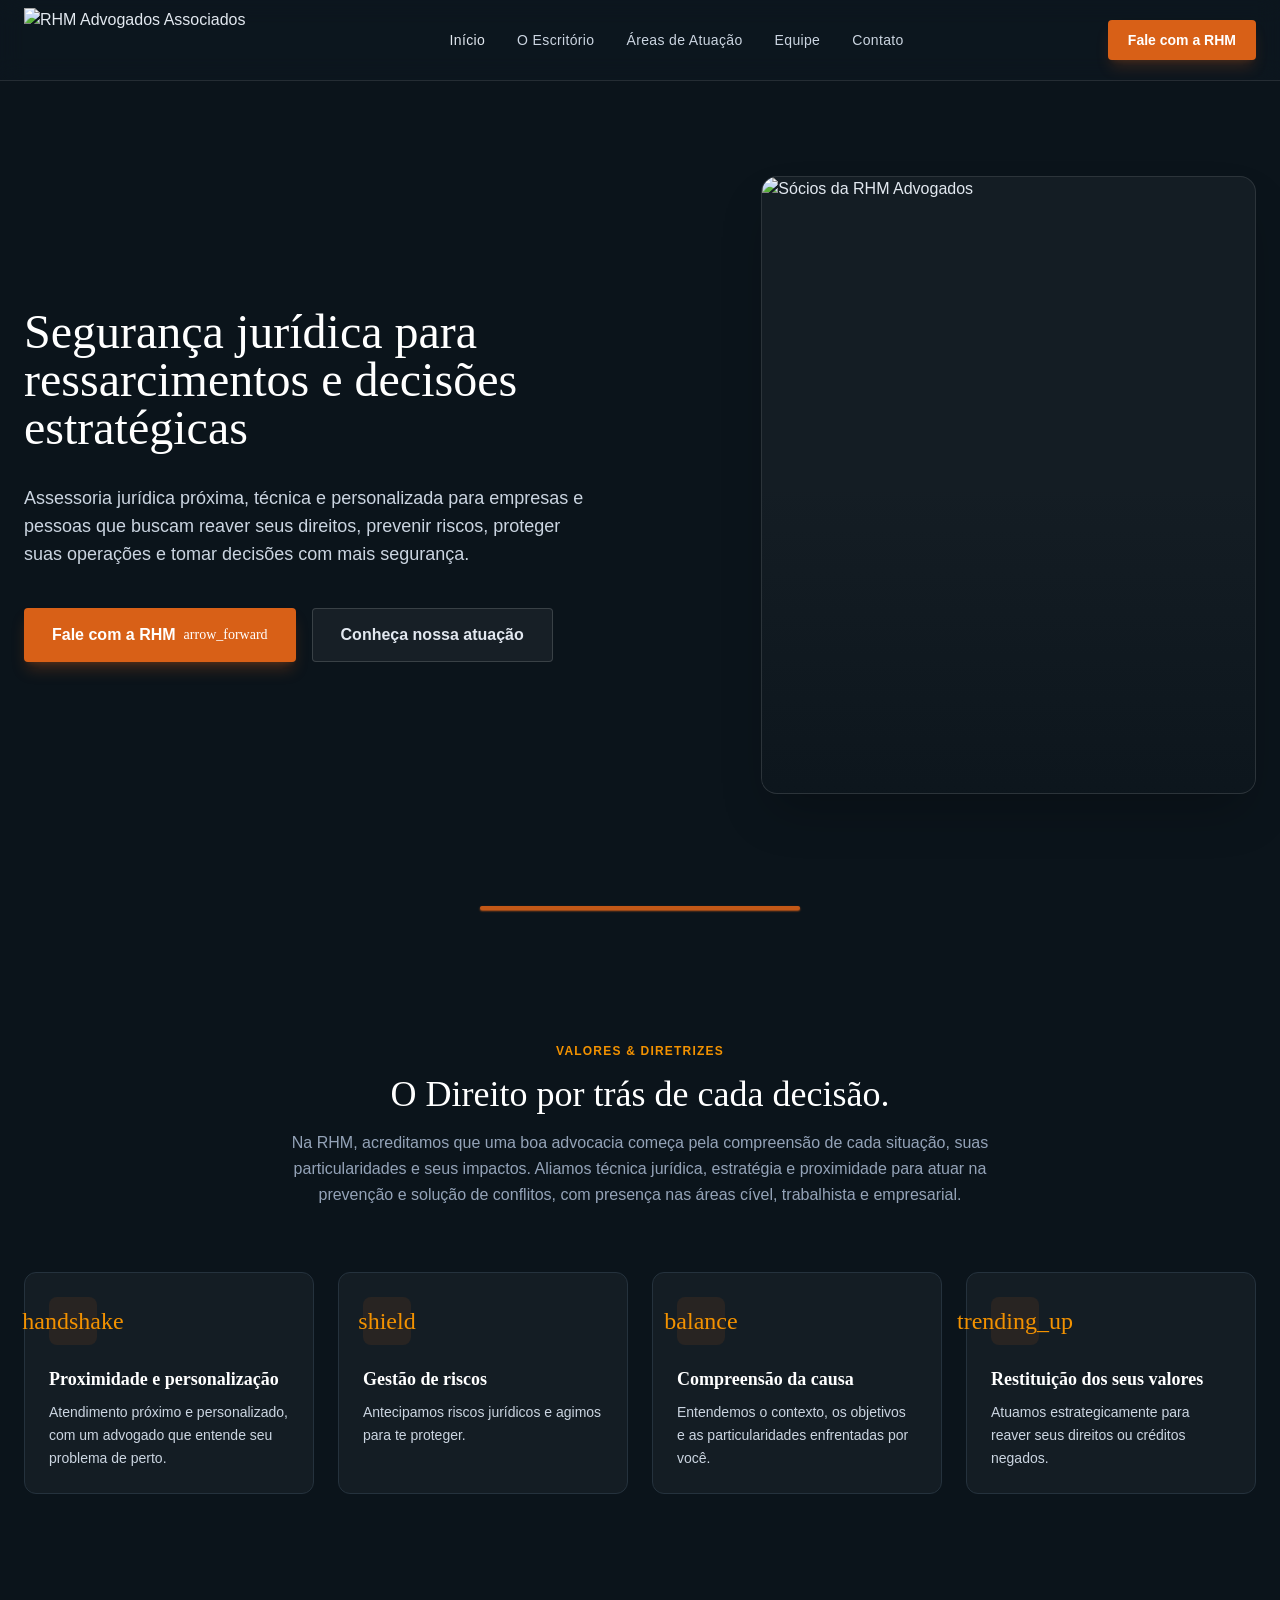
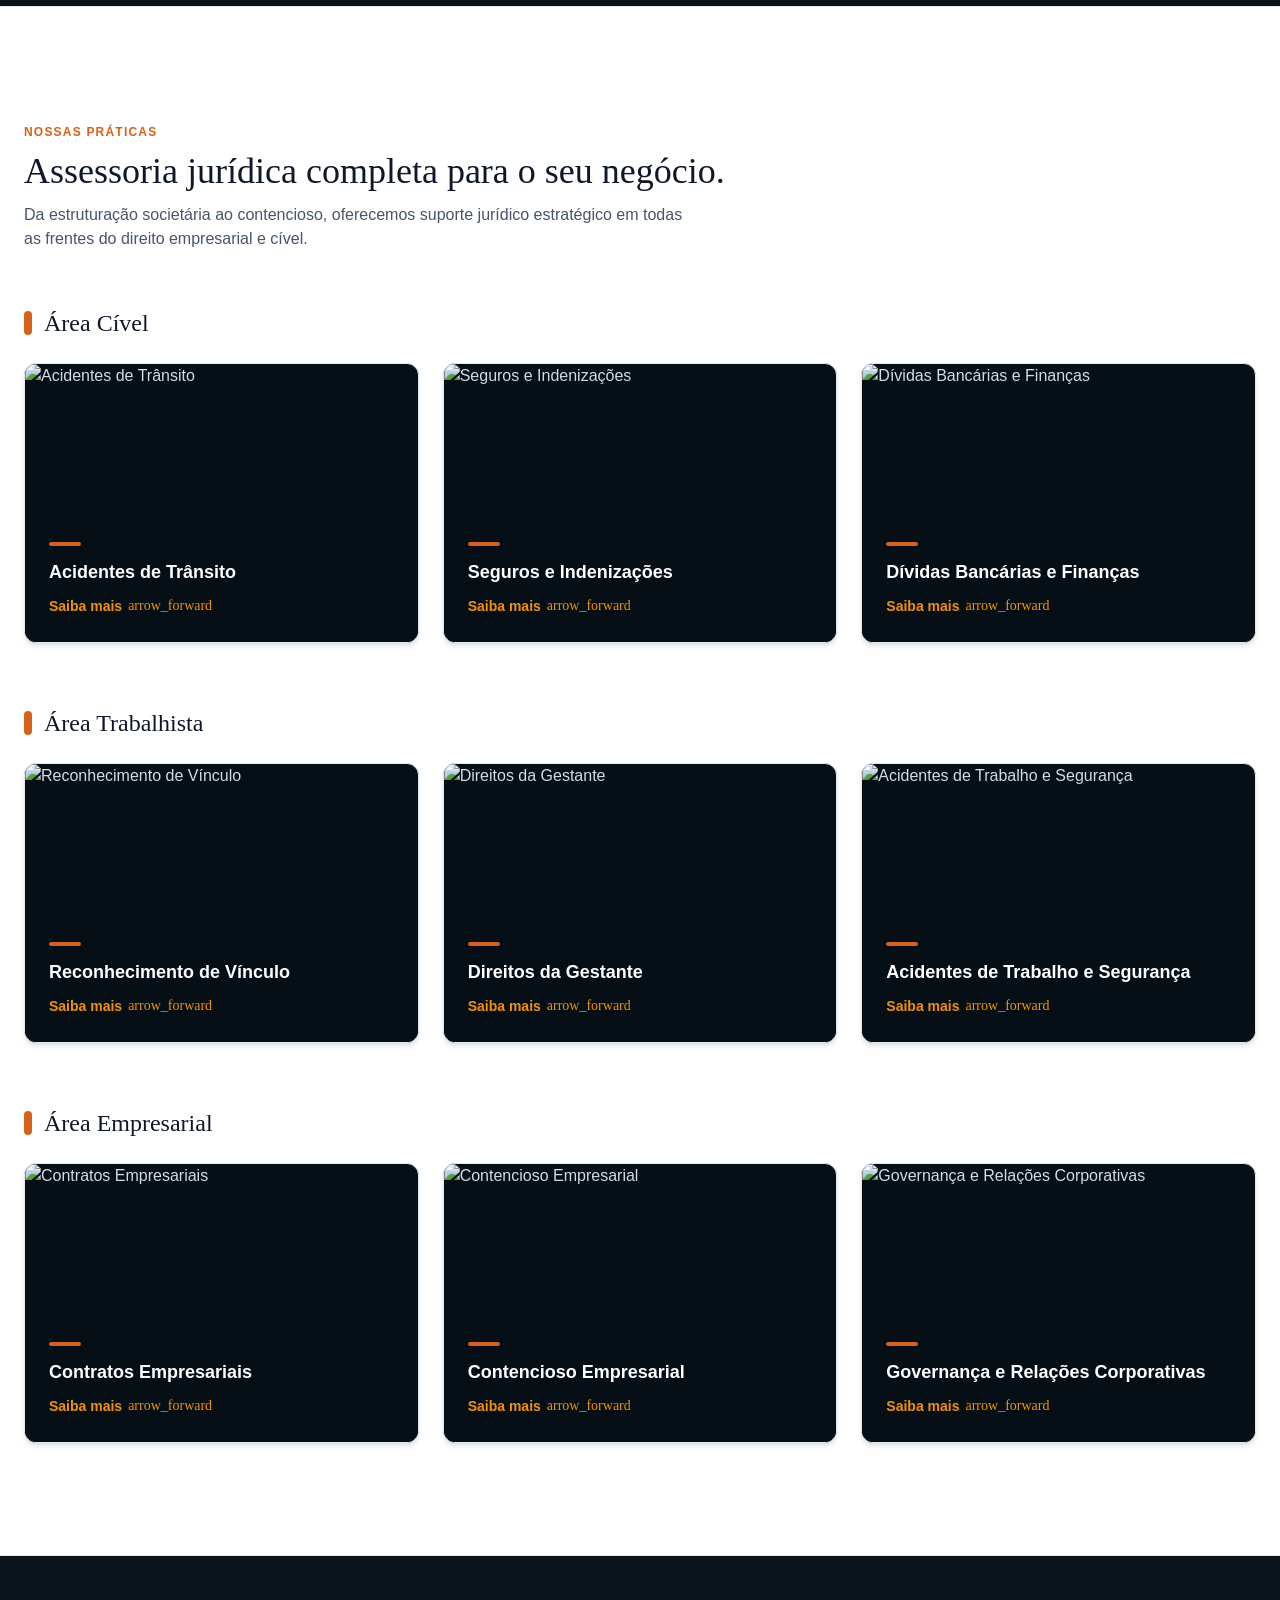
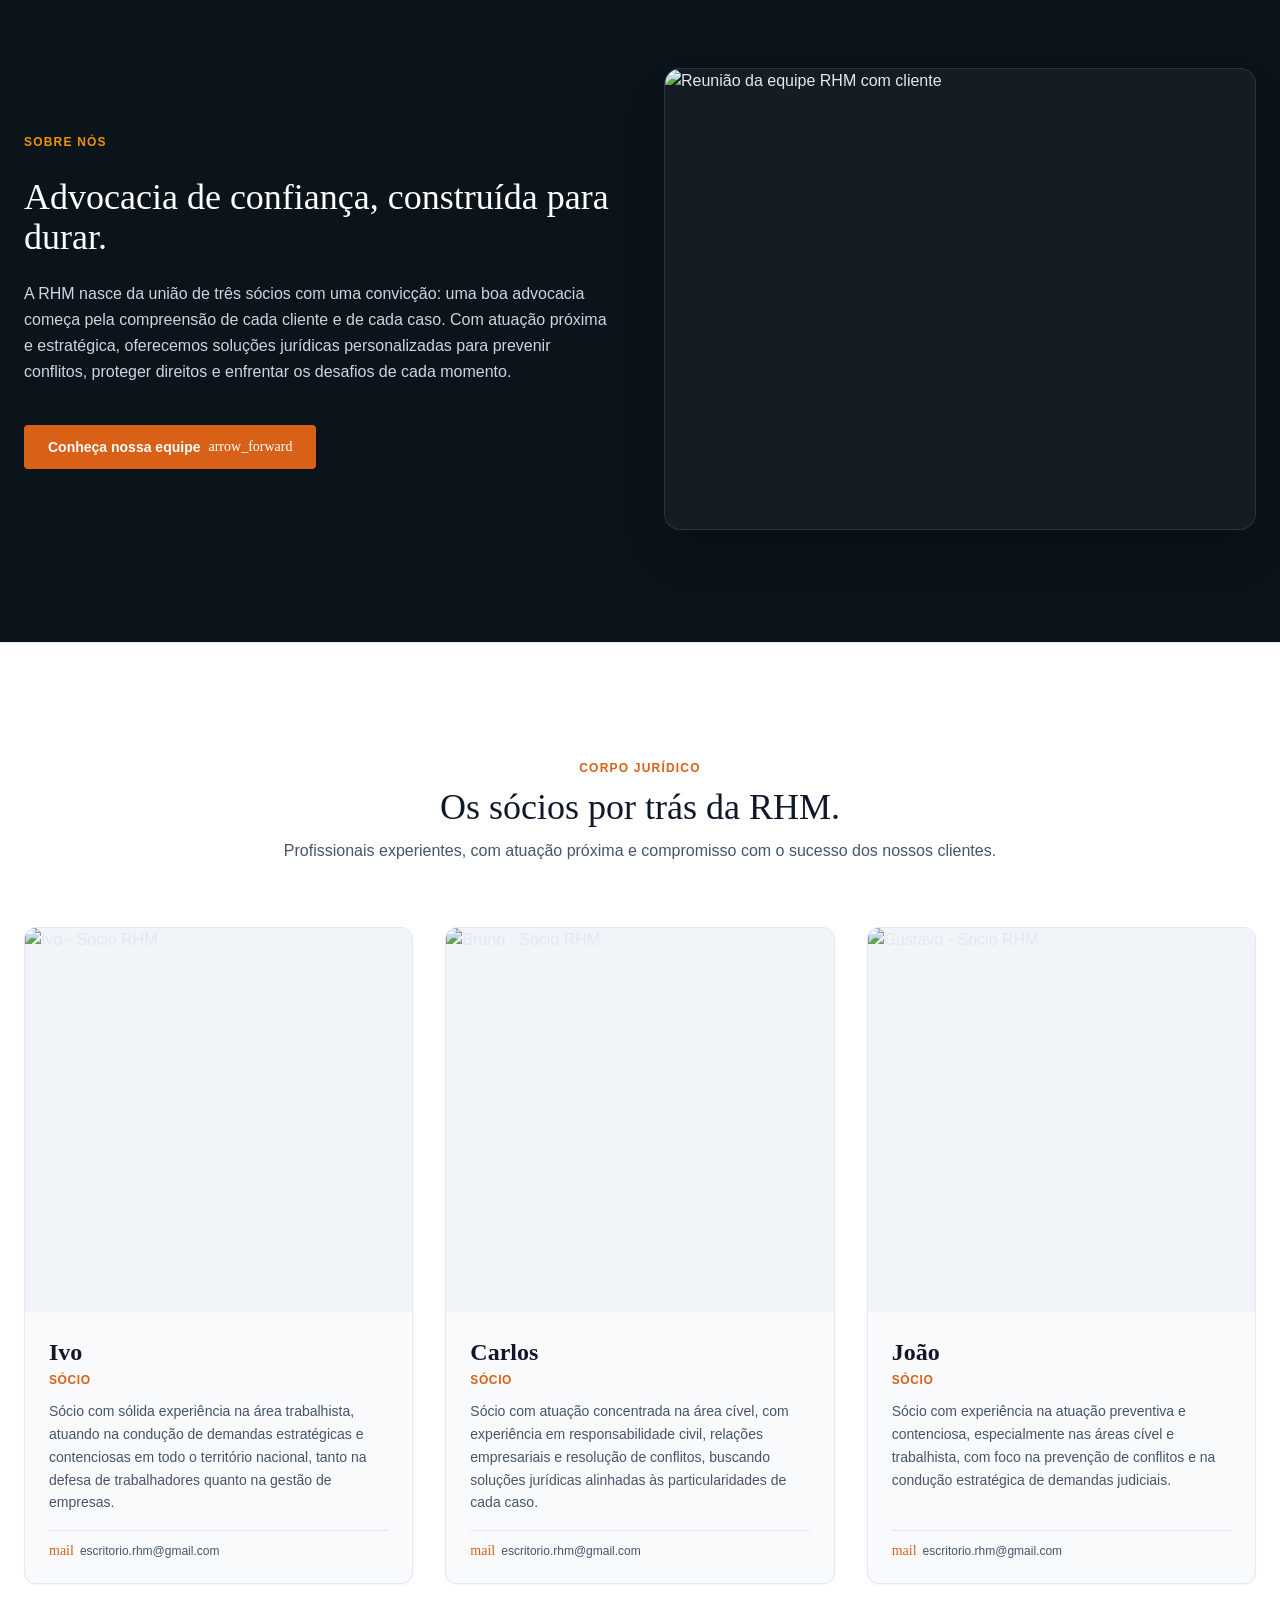
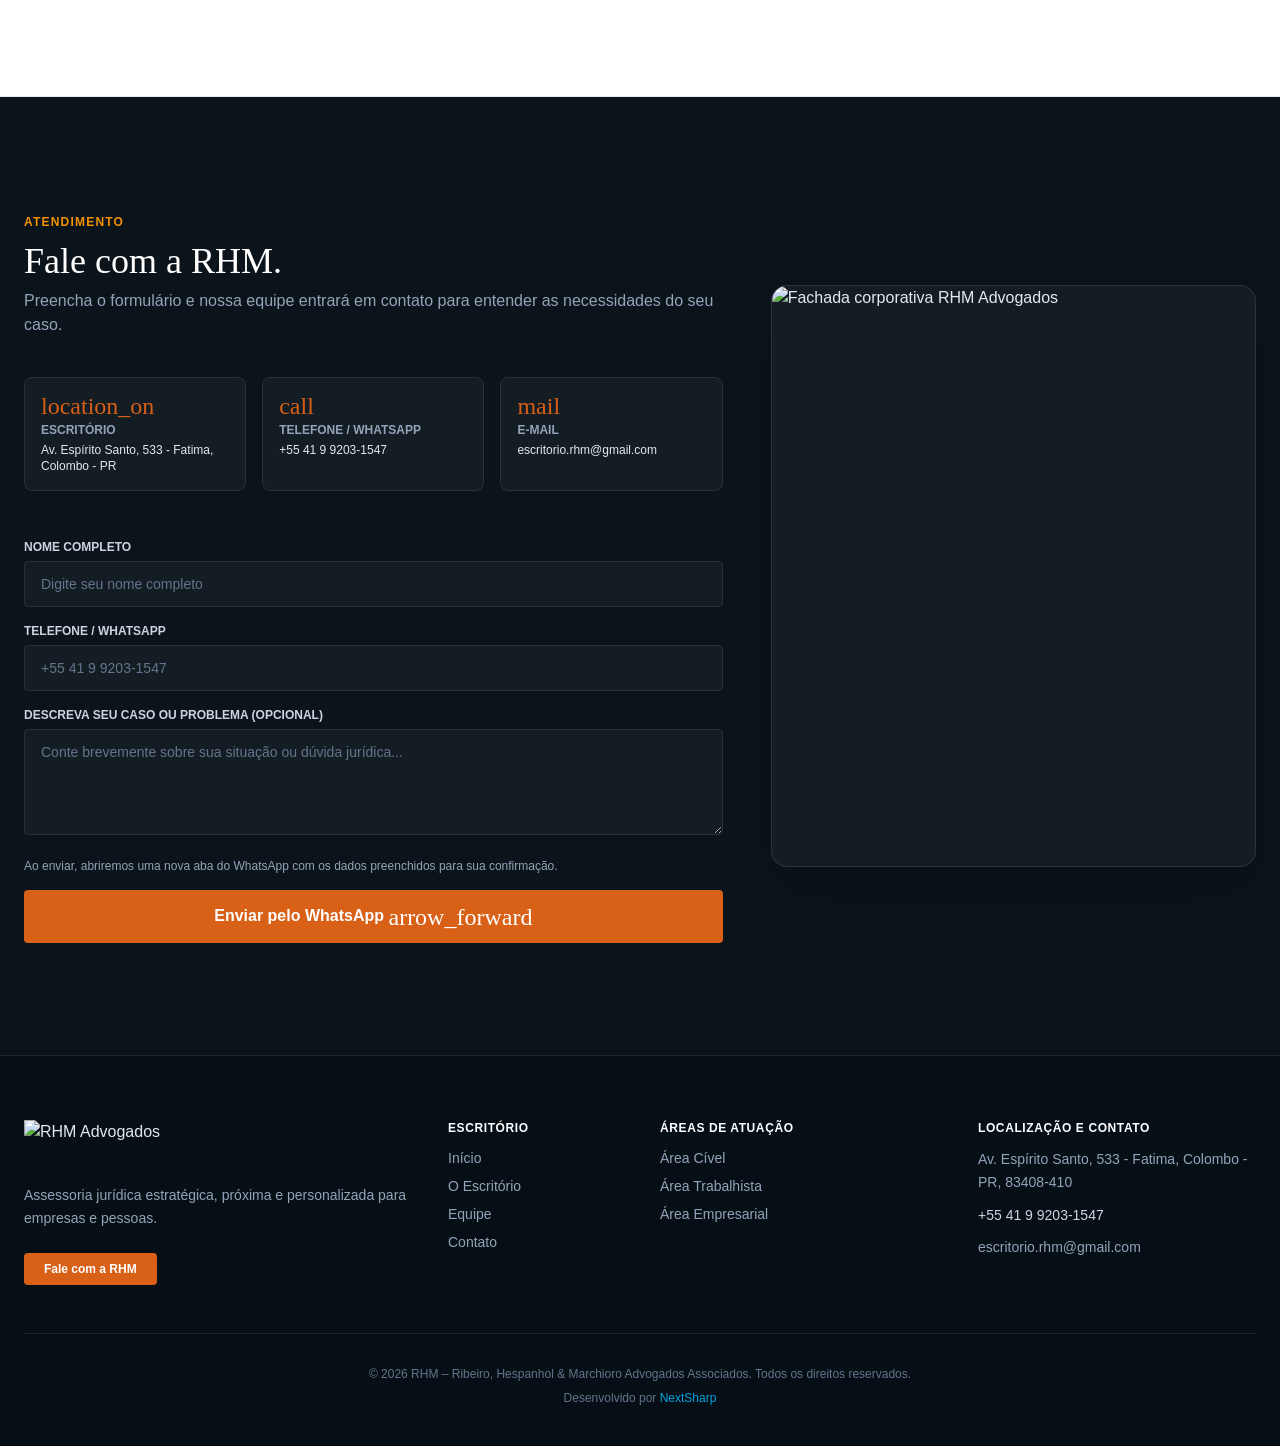
==== commit 6acbbc97: "Alinha atendimento e cards à tela do Stitch" ====
--- a/index.html
+++ b/index.html
@@ -18,7 +18,7 @@
 <header class="fixed top-0 inset-x-0 z-50 glass-panel border-b border-white/10 transition-all duration-300">
 <div class="max-w-7xl mx-auto px-6 h-20 flex items-center justify-between">
 <a class="flex items-center gap-3" href="#inicio">
-<img alt="RHM Advogados Associados" class="h-12 md:h-14 w-auto object-contain" src="https://lh3.googleusercontent.com/aida-public/[base64]">
+<img alt="RHM Advogados Associados" class="h-14 md:h-16 w-auto object-contain" src="https://lh3.googleusercontent.com/aida-public/[base64]">
 </a>
 <!-- Desktop Nav -->
 <nav class="hidden md:flex items-center gap-8 text-sm font-medium tracking-wide">
@@ -141,7 +141,7 @@
 </div>
 <div class="grid grid-cols-1 md:grid-cols-2 lg:grid-cols-3 gap-6">
 <!-- Card 1 -->
-<div class="group relative rounded-xl overflow-hidden bg-[#060f16] border border-slate-200 hover:border-[#d86017]/50 shadow-md transition-all duration-300 hover:-translate-y-1 flex flex-col justify-end min-h-[280px]">
+<div class="group relative rounded-xl overflow-hidden bg-[#060f16] border border-slate-200 hover:border-[#d86017]/50 shadow-md transition-all duration-300 hover:-translate-y-1 flex flex-col justify-end min-h-[280px] cursor-pointer" data-service-card="acidentes-transito" role="button" tabindex="0">
 <img alt="Acidentes de Trânsito" class="absolute inset-0 w-full h-full object-cover group-hover:scale-105 transition-transform duration-500" src="https://lh3.googleusercontent.com/aida/[base64]">
 <div class="absolute inset-0 bg-gradient-to-t from-[#060f16] via-[#060f16]/70 to-transparent"></div>
 <div class="relative z-10 p-6">
@@ -153,7 +153,7 @@
 </div>
 </div>
 <!-- Card 2 -->
-<div class="group relative rounded-xl overflow-hidden bg-[#060f16] border border-slate-200 hover:border-[#d86017]/50 shadow-md transition-all duration-300 hover:-translate-y-1 flex flex-col justify-end min-h-[280px]">
+<div class="group relative rounded-xl overflow-hidden bg-[#060f16] border border-slate-200 hover:border-[#d86017]/50 shadow-md transition-all duration-300 hover:-translate-y-1 flex flex-col justify-end min-h-[280px] cursor-pointer" data-service-card="seguros" role="button" tabindex="0">
 <img alt="Seguros e Indenizações" class="absolute inset-0 w-full h-full object-cover group-hover:scale-105 transition-transform duration-500" src="https://lh3.googleusercontent.com/aida/[base64]">
 <div class="absolute inset-0 bg-gradient-to-t from-[#060f16] via-[#060f16]/70 to-transparent"></div>
 <div class="relative z-10 p-6">
@@ -165,7 +165,7 @@
 </div>
 </div>
 <!-- Card 3 -->
-<div class="group relative rounded-xl overflow-hidden bg-[#060f16] border border-slate-200 hover:border-[#d86017]/50 shadow-md transition-all duration-300 hover:-translate-y-1 flex flex-col justify-end min-h-[280px]">
+<div class="group relative rounded-xl overflow-hidden bg-[#060f16] border border-slate-200 hover:border-[#d86017]/50 shadow-md transition-all duration-300 hover:-translate-y-1 flex flex-col justify-end min-h-[280px] cursor-pointer" data-service-card="dividas" role="button" tabindex="0">
 <img alt="Dívidas Bancárias e Finanças" class="absolute inset-0 w-full h-full object-cover group-hover:scale-105 transition-transform duration-500" src="https://lh3.googleusercontent.com/aida/[base64]">
 <div class="absolute inset-0 bg-gradient-to-t from-[#060f16] via-[#060f16]/70 to-transparent"></div>
 <div class="relative z-10 p-6">
@@ -186,7 +186,7 @@
 </div>
 <div class="grid grid-cols-1 md:grid-cols-2 lg:grid-cols-3 gap-6">
 <!-- Card 4 -->
-<div class="group relative rounded-xl overflow-hidden bg-[#060f16] border border-slate-200 hover:border-[#d86017]/50 shadow-md transition-all duration-300 hover:-translate-y-1 flex flex-col justify-end min-h-[280px]">
+<div class="group relative rounded-xl overflow-hidden bg-[#060f16] border border-slate-200 hover:border-[#d86017]/50 shadow-md transition-all duration-300 hover:-translate-y-1 flex flex-col justify-end min-h-[280px] cursor-pointer" data-service-card="vinculo" role="button" tabindex="0">
 <img alt="Reconhecimento de Vínculo" class="absolute inset-0 w-full h-full object-cover group-hover:scale-105 transition-transform duration-500" src="https://lh3.googleusercontent.com/aida/[base64]">
 <div class="absolute inset-0 bg-gradient-to-t from-[#060f16] via-[#060f16]/70 to-transparent"></div>
 <div class="relative z-10 p-6">
@@ -198,7 +198,7 @@
 </div>
 </div>
 <!-- Card 5 -->
-<div class="group relative rounded-xl overflow-hidden bg-[#060f16] border border-slate-200 hover:border-[#d86017]/50 shadow-md transition-all duration-300 hover:-translate-y-1 flex flex-col justify-end min-h-[280px]">
+<div class="group relative rounded-xl overflow-hidden bg-[#060f16] border border-slate-200 hover:border-[#d86017]/50 shadow-md transition-all duration-300 hover:-translate-y-1 flex flex-col justify-end min-h-[280px] cursor-pointer" data-service-card="gestante" role="button" tabindex="0">
 <img alt="Direitos da Gestante" class="absolute inset-0 w-full h-full object-cover group-hover:scale-105 transition-transform duration-500" src="https://lh3.googleusercontent.com/aida/[base64]">
 <div class="absolute inset-0 bg-gradient-to-t from-[#060f16] via-[#060f16]/70 to-transparent"></div>
 <div class="relative z-10 p-6">
@@ -210,7 +210,7 @@
 </div>
 </div>
 <!-- Card 6 -->
-<div class="group relative rounded-xl overflow-hidden bg-[#060f16] border border-slate-200 hover:border-[#d86017]/50 shadow-md transition-all duration-300 hover:-translate-y-1 flex flex-col justify-end min-h-[280px]">
+<div class="group relative rounded-xl overflow-hidden bg-[#060f16] border border-slate-200 hover:border-[#d86017]/50 shadow-md transition-all duration-300 hover:-translate-y-1 flex flex-col justify-end min-h-[280px] cursor-pointer" data-service-card="trabalho" role="button" tabindex="0">
 <img alt="Acidentes de Trabalho e Segurança" class="absolute inset-0 w-full h-full object-cover group-hover:scale-105 transition-transform duration-500" src="https://lh3.googleusercontent.com/aida/[base64]">
 <div class="absolute inset-0 bg-gradient-to-t from-[#060f16] via-[#060f16]/70 to-transparent"></div>
 <div class="relative z-10 p-6">
@@ -231,7 +231,7 @@
 </div>
 <div class="grid grid-cols-1 md:grid-cols-2 lg:grid-cols-3 gap-6">
 <!-- Card 7 -->
-<div class="group relative rounded-xl overflow-hidden bg-[#060f16] border border-slate-200 hover:border-[#d86017]/50 shadow-md transition-all duration-300 hover:-translate-y-1 flex flex-col justify-end min-h-[280px]">
+<div class="group relative rounded-xl overflow-hidden bg-[#060f16] border border-slate-200 hover:border-[#d86017]/50 shadow-md transition-all duration-300 hover:-translate-y-1 flex flex-col justify-end min-h-[280px] cursor-pointer" data-service-card="contratos" role="button" tabindex="0">
 <img alt="Contratos Empresariais" class="absolute inset-0 w-full h-full object-cover group-hover:scale-105 transition-transform duration-500" src="https://lh3.googleusercontent.com/aida/[base64]">
 <div class="absolute inset-0 bg-gradient-to-t from-[#060f16] via-[#060f16]/70 to-transparent"></div>
 <div class="relative z-10 p-6">
@@ -243,7 +243,7 @@
 </div>
 </div>
 <!-- Card 8 -->
-<div class="group relative rounded-xl overflow-hidden bg-[#060f16] border border-slate-200 hover:border-[#d86017]/50 shadow-md transition-all duration-300 hover:-translate-y-1 flex flex-col justify-end min-h-[280px]">
+<div class="group relative rounded-xl overflow-hidden bg-[#060f16] border border-slate-200 hover:border-[#d86017]/50 shadow-md transition-all duration-300 hover:-translate-y-1 flex flex-col justify-end min-h-[280px] cursor-pointer" data-service-card="contencioso" role="button" tabindex="0">
 <img alt="Contencioso Empresarial" class="absolute inset-0 w-full h-full object-cover group-hover:scale-105 transition-transform duration-500" src="https://lh3.googleusercontent.com/aida/[base64]">
 <div class="absolute inset-0 bg-gradient-to-t from-[#060f16] via-[#060f16]/70 to-transparent"></div>
 <div class="relative z-10 p-6">
@@ -255,7 +255,7 @@
 </div>
 </div>
 <!-- Card 9 -->
-<div class="group relative rounded-xl overflow-hidden bg-[#060f16] border border-slate-200 hover:border-[#d86017]/50 shadow-md transition-all duration-300 hover:-translate-y-1 flex flex-col justify-end min-h-[280px]">
+<div class="group relative rounded-xl overflow-hidden bg-[#060f16] border border-slate-200 hover:border-[#d86017]/50 shadow-md transition-all duration-300 hover:-translate-y-1 flex flex-col justify-end min-h-[280px] cursor-pointer" data-service-card="governanca" role="button" tabindex="0">
 <img alt="Governança e Relações Corporativas" class="absolute inset-0 w-full h-full object-cover group-hover:scale-105 transition-transform duration-500" src="https://lh3.googleusercontent.com/aida/[base64]">
 <div class="absolute inset-0 bg-gradient-to-t from-[#060f16] via-[#060f16]/70 to-transparent"></div>
 <div class="relative z-10 p-6">
@@ -398,17 +398,10 @@
 </div>
 </div>
 <!-- Formulário -->
-<form id="contact-form" class="space-y-6 pt-4" novalidate>
-  <div class="grid sm:grid-cols-2 gap-4">
-    <div><label class="block text-xs font-semibold uppercase text-slate-300 mb-1.5" for="nome">Nome completo</label><input class="w-full bg-[#141d24] border border-[#25323d] rounded px-4 py-3 text-sm text-white placeholder-slate-500 focus:outline-none focus:border-[#d86017]" id="nome" name="Nome" placeholder="Digite seu nome completo" required type="text"></div>
-    <div><label class="block text-xs font-semibold uppercase text-slate-300 mb-1.5" for="telefone">Telefone / WhatsApp</label><input class="w-full bg-[#141d24] border border-[#25323d] rounded px-4 py-3 text-sm text-white placeholder-slate-500 focus:outline-none focus:border-[#d86017]" id="telefone" name="Telefone" placeholder="(00) 00000-0000" required type="tel"></div>
-  </div>
-  <div><label class="block text-xs font-semibold uppercase text-slate-300 mb-1.5" for="data-acidente">Data do acidente</label><input class="w-full bg-[#141d24] border border-[#25323d] rounded px-4 py-3 text-sm text-white placeholder-slate-500 focus:outline-none focus:border-[#d86017]" id="data-acidente" name="Data do acidente" type="date"></div>
-  <fieldset><legend class="block text-xs font-semibold uppercase text-slate-300 mb-1.5">O acidente deixou alguém ferido?</legend><div class="flex flex-wrap gap-x-5 gap-y-2 text-sm text-slate-200"><label><input name="Houve feridos" type="radio" value="Sim" required> Sim</label><label><input name="Houve feridos" type="radio" value="Não"> Não</label><label><input name="Houve feridos" type="radio" value="Não sei"> Não sei</label></div></fieldset>
-  <fieldset><legend class="block text-xs font-semibold uppercase text-slate-300 mb-1.5">Alguém no acidente possui seguro?</legend><div class="flex flex-wrap gap-x-5 gap-y-2 text-sm text-slate-200"><label><input name="Possui seguro" type="radio" value="Sim" required> Sim</label><label><input name="Possui seguro" type="radio" value="Não"> Não</label><label><input name="Possui seguro" type="radio" value="Não sei"> Não sei</label></div></fieldset>
-  <div><label class="block text-xs font-semibold uppercase text-slate-300 mb-1.5" for="prejuizo">Qual foi o prejuízo aproximado?</label><input class="w-full bg-[#141d24] border border-[#25323d] rounded px-4 py-3 text-sm text-white placeholder-slate-500 focus:outline-none focus:border-[#d86017]" id="prejuizo" name="Prejuízo aproximado" placeholder="Ex.: R$ 5 mil a R$ 20 mil, R$ 20 mil a R$ 60 mil ou mais de R$ 60 mil" type="text"></div>
-  <fieldset><legend class="block text-xs font-semibold uppercase text-slate-300 mb-1.5">Quais veículos envolvidos no acidente?</legend><p class="text-xs text-slate-500 -mt-1 mb-3">Você pode selecionar mais de uma opção.</p><div class="grid grid-cols-2 sm:grid-cols-4 gap-2 text-sm text-slate-200"><label class="flex items-center gap-2"><input name="Veículos envolvidos" type="checkbox" value="Moto"> Moto</label><label class="flex items-center gap-2"><input name="Veículos envolvidos" type="checkbox" value="Carro"> Carro</label><label class="flex items-center gap-2"><input name="Veículos envolvidos" type="checkbox" value="Caminhão"> Caminhão</label><label class="flex items-center gap-2"><input name="Veículos envolvidos" type="checkbox" value="Pedestre"> Pedestre</label><label class="flex items-center gap-2"><input name="Veículos envolvidos" type="checkbox" value="Ônibus"> Ônibus</label><label class="flex items-center gap-2"><input name="Veículos envolvidos" type="checkbox" value="Bicicleta"> Bicicleta</label><label class="flex items-center gap-2"><input name="Veículos envolvidos" type="checkbox" value="Outro"> Outro</label></div><input class="w-full bg-[#141d24] border border-[#25323d] rounded px-4 py-3 text-sm text-white placeholder-slate-500 focus:outline-none focus:border-[#d86017] mt-3" id="outro-veiculo" name="Outro veículo" placeholder="Especifique outro veículo, se necessário" type="text"></fieldset>
-  <div><label class="block text-xs font-semibold uppercase text-slate-300 mb-1.5" for="mensagem">Conte brevemente o que aconteceu</label><textarea class="w-full bg-[#141d24] border border-[#25323d] rounded px-4 py-3 text-sm text-white placeholder-slate-500 focus:outline-none focus:border-[#d86017]" id="mensagem" name="Mensagem" placeholder="Descreva o acidente ou sua dúvida..." rows="4"></textarea></div>
+<form id="contact-form" class="space-y-4 pt-4" novalidate>
+  <div><label class="block text-xs font-semibold uppercase text-slate-300 mb-1.5" for="nome">Nome completo</label><input class="w-full bg-[#141d24] border border-[#25323d] rounded px-4 py-3 text-sm text-white placeholder-slate-500 focus:outline-none focus:border-[#d86017]" id="nome" name="Nome" placeholder="Digite seu nome completo" required type="text"></div>
+  <div><label class="block text-xs font-semibold uppercase text-slate-300 mb-1.5" for="telefone">Telefone / WhatsApp</label><input class="w-full bg-[#141d24] border border-[#25323d] rounded px-4 py-3 text-sm text-white placeholder-slate-500 focus:outline-none focus:border-[#d86017]" id="telefone" name="Telefone" placeholder="+55 41 9 9203-1547" required type="tel"></div>
+  <div><label class="block text-xs font-semibold uppercase text-slate-300 mb-1.5" for="mensagem">Descreva seu caso ou problema (opcional)</label><textarea class="w-full bg-[#141d24] border border-[#25323d] rounded px-4 py-3 text-sm text-white placeholder-slate-500 focus:outline-none focus:border-[#d86017]" id="mensagem" name="Mensagem" placeholder="Conte brevemente sobre sua situação ou dúvida jurídica..." rows="4"></textarea></div>
   <p id="form-notice" class="text-xs text-slate-400">Ao enviar, abriremos uma nova aba do WhatsApp com os dados preenchidos para sua confirmação.</p>
   <p id="contact-status" class="text-sm text-[#f39200]" hidden aria-live="polite"></p>
   <button class="w-full px-6 py-3.5 rounded bg-[#d86017] hover:bg-[#ba4801] text-white font-semibold transition-all" type="submit">Enviar pelo WhatsApp <span class="material-symbols-outlined align-middle text-base">arrow_forward</span></button>
--- a/assets/styles.css
+++ b/assets/styles.css
@@ -1 +1 @@
-*,:after,:before{--tw-border-spacing-x:0;--tw-border-spacing-y:0;--tw-translate-x:0;--tw-translate-y:0;--tw-rotate:0;--tw-skew-x:0;--tw-skew-y:0;--tw-scale-x:1;--tw-scale-y:1;--tw-pan-x: ;--tw-pan-y: ;--tw-pinch-zoom: ;--tw-scroll-snap-strictness:proximity;--tw-gradient-from-position: ;--tw-gradient-via-position: ;--tw-gradient-to-position: ;--tw-ordinal: ;--tw-slashed-zero: ;--tw-numeric-figure: ;--tw-numeric-spacing: ;--tw-numeric-fraction: ;--tw-ring-inset: ;--tw-ring-offset-width:0px;--tw-ring-offset-color:#fff;--tw-ring-color:rgba(59,130,246,.5);--tw-ring-offset-shadow:0 0 #0000;--tw-ring-shadow:0 0 #0000;--tw-shadow:0 0 #0000;--tw-shadow-colored:0 0 #0000;--tw-blur: ;--tw-brightness: ;--tw-contrast: ;--tw-grayscale: ;--tw-hue-rotate: ;--tw-invert: ;--tw-saturate: ;--tw-sepia: ;--tw-drop-shadow: ;--tw-backdrop-blur: ;--tw-backdrop-brightness: ;--tw-backdrop-contrast: ;--tw-backdrop-grayscale: ;--tw-backdrop-hue-rotate: ;--tw-backdrop-invert: ;--tw-backdrop-opacity: ;--tw-backdrop-saturate: ;--tw-backdrop-sepia: ;--tw-contain-size: ;--tw-contain-layout: ;--tw-contain-paint: ;--tw-contain-style: }::backdrop{--tw-border-spacing-x:0;--tw-border-spacing-y:0;--tw-translate-x:0;--tw-translate-y:0;--tw-rotate:0;--tw-skew-x:0;--tw-skew-y:0;--tw-scale-x:1;--tw-scale-y:1;--tw-pan-x: ;--tw-pan-y: ;--tw-pinch-zoom: ;--tw-scroll-snap-strictness:proximity;--tw-gradient-from-position: ;--tw-gradient-via-position: ;--tw-gradient-to-position: ;--tw-ordinal: ;--tw-slashed-zero: ;--tw-numeric-figure: ;--tw-numeric-spacing: ;--tw-numeric-fraction: ;--tw-ring-inset: ;--tw-ring-offset-width:0px;--tw-ring-offset-color:#fff;--tw-ring-color:rgba(59,130,246,.5);--tw-ring-offset-shadow:0 0 #0000;--tw-ring-shadow:0 0 #0000;--tw-shadow:0 0 #0000;--tw-shadow-colored:0 0 #0000;--tw-blur: ;--tw-brightness: ;--tw-contrast: ;--tw-grayscale: ;--tw-hue-rotate: ;--tw-invert: ;--tw-saturate: ;--tw-sepia: ;--tw-drop-shadow: ;--tw-backdrop-blur: ;--tw-backdrop-brightness: ;--tw-backdrop-contrast: ;--tw-backdrop-grayscale: ;--tw-backdrop-hue-rotate: ;--tw-backdrop-invert: ;--tw-backdrop-opacity: ;--tw-backdrop-saturate: ;--tw-backdrop-sepia: ;--tw-contain-size: ;--tw-contain-layout: ;--tw-contain-paint: ;--tw-contain-style: }/*! tailwindcss v3.4.17 | MIT License | https://tailwindcss.com*/*,:after,:before{box-sizing:border-box;border:0 solid #e5e7eb}:after,:before{--tw-content:""}:host,html{line-height:1.5;-webkit-text-size-adjust:100%;-moz-tab-size:4;-o-tab-size:4;tab-size:4;font-family:Hanken Grotesk,sans-serif;font-feature-settings:normal;font-variation-settings:normal;-webkit-tap-highlight-color:transparent}body{margin:0;line-height:inherit}hr{height:0;color:inherit;border-top-width:1px}abbr:where([title]){-webkit-text-decoration:underline dotted;text-decoration:underline dotted}h1,h2,h3,h4,h5,h6{font-size:inherit;font-weight:inherit}a{color:inherit;text-decoration:inherit}b,strong{font-weight:bolder}code,kbd,pre,samp{font-family:ui-monospace,SFMono-Regular,Menlo,Monaco,Consolas,Liberation Mono,Courier New,monospace;font-feature-settings:normal;font-variation-settings:normal;font-size:1em}small{font-size:80%}sub,sup{font-size:75%;line-height:0;position:relative;vertical-align:baseline}sub{bottom:-.25em}sup{top:-.5em}table{text-indent:0;border-color:inherit;border-collapse:collapse}button,input,optgroup,select,textarea{font-family:inherit;font-feature-settings:inherit;font-variation-settings:inherit;font-size:100%;font-weight:inherit;line-height:inherit;letter-spacing:inherit;color:inherit;margin:0;padding:0}button,select{text-transform:none}button,input:where([type=button]),input:where([type=reset]),input:where([type=submit]){-webkit-appearance:button;background-color:transparent;background-image:none}:-moz-focusring{outline:auto}:-moz-ui-invalid{box-shadow:none}progress{vertical-align:baseline}::-webkit-inner-spin-button,::-webkit-outer-spin-button{height:auto}[type=search]{-webkit-appearance:textfield;outline-offset:-2px}::-webkit-search-decoration{-webkit-appearance:none}::-webkit-file-upload-button{-webkit-appearance:button;font:inherit}summary{display:list-item}blockquote,dd,dl,figure,h1,h2,h3,h4,h5,h6,hr,p,pre{margin:0}fieldset{margin:0}fieldset,legend{padding:0}menu,ol,ul{list-style:none;margin:0;padding:0}dialog{padding:0}textarea{resize:vertical}input::-moz-placeholder,textarea::-moz-placeholder{opacity:1;color:#9ca3af}input::placeholder,textarea::placeholder{opacity:1;color:#9ca3af}[role=button],button{cursor:pointer}:disabled{cursor:default}audio,canvas,embed,iframe,img,object,svg,video{display:block;vertical-align:middle}img,video{max-width:100%;height:auto}[hidden]:where(:not([hidden=until-found])){display:none}[multiple],[type=date],[type=datetime-local],[type=email],[type=month],[type=number],[type=password],[type=search],[type=tel],[type=text],[type=time],[type=url],[type=week],input:where(:not([type])),select,textarea{-webkit-appearance:none;-moz-appearance:none;appearance:none;background-color:#fff;border-color:#6b7280;border-width:1px;border-radius:0;padding:.5rem .75rem;font-size:1rem;line-height:1.5rem;--tw-shadow:0 0 #0000}[multiple]:focus,[type=date]:focus,[type=datetime-local]:focus,[type=email]:focus,[type=month]:focus,[type=number]:focus,[type=password]:focus,[type=search]:focus,[type=tel]:focus,[type=text]:focus,[type=time]:focus,[type=url]:focus,[type=week]:focus,input:where(:not([type])):focus,select:focus,textarea:focus{outline:2px solid transparent;outline-offset:2px;--tw-ring-inset:var(--tw-empty,/*!*/ /*!*/);--tw-ring-offset-width:0px;--tw-ring-offset-color:#fff;--tw-ring-color:#2563eb;--tw-ring-offset-shadow:var(--tw-ring-inset) 0 0 0 var(--tw-ring-offset-width) var(--tw-ring-offset-color);--tw-ring-shadow:var(--tw-ring-inset) 0 0 0 calc(1px + var(--tw-ring-offset-width)) var(--tw-ring-color);box-shadow:var(--tw-ring-offset-shadow),var(--tw-ring-shadow),var(--tw-shadow);border-color:#2563eb}input::-moz-placeholder,textarea::-moz-placeholder{color:#6b7280;opacity:1}input::placeholder,textarea::placeholder{color:#6b7280;opacity:1}::-webkit-datetime-edit-fields-wrapper{padding:0}::-webkit-date-and-time-value{min-height:1.5em;text-align:inherit}::-webkit-datetime-edit{display:inline-flex}::-webkit-datetime-edit,::-webkit-datetime-edit-day-field,::-webkit-datetime-edit-hour-field,::-webkit-datetime-edit-meridiem-field,::-webkit-datetime-edit-millisecond-field,::-webkit-datetime-edit-minute-field,::-webkit-datetime-edit-month-field,::-webkit-datetime-edit-second-field,::-webkit-datetime-edit-year-field{padding-top:0;padding-bottom:0}select{background-image:url("data:image/svg+xml;charset=utf-8,%3Csvg xmlns='http://www.w3.org/2000/svg' fill='none' viewBox='0 0 20 20'%3E%3Cpath stroke='%236b7280' stroke-linecap='round' stroke-linejoin='round' stroke-width='1.5' d='m6 8 4 4 4-4'/%3E%3C/svg%3E");background-position:right .5rem center;background-repeat:no-repeat;background-size:1.5em 1.5em;padding-right:2.5rem;-webkit-print-color-adjust:exact;print-color-adjust:exact}[multiple],[size]:where(select:not([size="1"])){background-image:none;background-position:0 0;background-repeat:unset;background-size:initial;padding-right:.75rem;-webkit-print-color-adjust:unset;print-color-adjust:unset}[type=checkbox],[type=radio]{-webkit-appearance:none;-moz-appearance:none;appearance:none;padding:0;-webkit-print-color-adjust:exact;print-color-adjust:exact;display:inline-block;vertical-align:middle;background-origin:border-box;-webkit-user-select:none;-moz-user-select:none;user-select:none;flex-shrink:0;height:1rem;width:1rem;color:#2563eb;background-color:#fff;border-color:#6b7280;border-width:1px;--tw-shadow:0 0 #0000}[type=checkbox]{border-radius:0}[type=radio]{border-radius:100%}[type=checkbox]:focus,[type=radio]:focus{outline:2px solid transparent;outline-offset:2px;--tw-ring-inset:var(--tw-empty,/*!*/ /*!*/);--tw-ring-offset-width:2px;--tw-ring-offset-color:#fff;--tw-ring-color:#2563eb;--tw-ring-offset-shadow:var(--tw-ring-inset) 0 0 0 var(--tw-ring-offset-width) var(--tw-ring-offset-color);--tw-ring-shadow:var(--tw-ring-inset) 0 0 0 calc(2px + var(--tw-ring-offset-width)) var(--tw-ring-color);box-shadow:var(--tw-ring-offset-shadow),var(--tw-ring-shadow),var(--tw-shadow)}[type=checkbox]:checked,[type=radio]:checked{border-color:transparent;background-color:currentColor;background-size:100% 100%;background-position:50%;background-repeat:no-repeat}[type=checkbox]:checked{background-image:url("data:image/svg+xml;charset=utf-8,%3Csvg xmlns='http://www.w3.org/2000/svg' fill='%23fff' viewBox='0 0 16 16'%3E%3Cpath d='M12.207 4.793a1 1 0 0 1 0 1.414l-5 5a1 1 0 0 1-1.414 0l-2-2a1 1 0 0 1 1.414-1.414L6.5 9.086l4.293-4.293a1 1 0 0 1 1.414 0'/%3E%3C/svg%3E")}@media (forced-colors:active) {[type=checkbox]:checked{-webkit-appearance:auto;-moz-appearance:auto;appearance:auto}}[type=radio]:checked{background-image:url("data:image/svg+xml;charset=utf-8,%3Csvg xmlns='http://www.w3.org/2000/svg' fill='%23fff' viewBox='0 0 16 16'%3E%3Ccircle cx='8' cy='8' r='3'/%3E%3C/svg%3E")}@media (forced-colors:active) {[type=radio]:checked{-webkit-appearance:auto;-moz-appearance:auto;appearance:auto}}[type=checkbox]:checked:focus,[type=checkbox]:checked:hover,[type=radio]:checked:focus,[type=radio]:checked:hover{border-color:transparent;background-color:currentColor}[type=checkbox]:indeterminate{background-image:url("data:image/svg+xml;charset=utf-8,%3Csvg xmlns='http://www.w3.org/2000/svg' fill='none' viewBox='0 0 16 16'%3E%3Cpath stroke='%23fff' stroke-linecap='round' stroke-linejoin='round' stroke-width='2' d='M4 8h8'/%3E%3C/svg%3E");border-color:transparent;background-color:currentColor;background-size:100% 100%;background-position:50%;background-repeat:no-repeat}@media (forced-colors:active) {[type=checkbox]:indeterminate{-webkit-appearance:auto;-moz-appearance:auto;appearance:auto}}[type=checkbox]:indeterminate:focus,[type=checkbox]:indeterminate:hover{border-color:transparent;background-color:currentColor}[type=file]{background:unset;border-color:inherit;border-width:0;border-radius:0;padding:0;font-size:unset;line-height:inherit}[type=file]:focus{outline:1px solid ButtonText;outline:1px auto -webkit-focus-ring-color}.fixed{position:fixed}.absolute{position:absolute}.relative{position:relative}.inset-0{inset:0}.inset-x-0{left:0;right:0}.right-5{right:1.25rem}.top-0{top:0}.top-5{top:1.25rem}.z-10{z-index:10}.z-50{z-index:50}.z-\[100\]{z-index:100}.mx-auto{margin-left:auto;margin-right:auto}.-mt-1{margin-top:-.25rem}.mb-1{margin-bottom:.25rem}.mb-1\.5{margin-bottom:.375rem}.mb-14{margin-bottom:3.5rem}.mb-16{margin-bottom:4rem}.mb-2{margin-bottom:.5rem}.mb-3{margin-bottom:.75rem}.mb-4{margin-bottom:1rem}.mb-5{margin-bottom:1.25rem}.mb-6{margin-bottom:1.5rem}.mt-0\.5{margin-top:.125rem}.mt-1{margin-top:.25rem}.mt-2{margin-top:.5rem}.mt-3{margin-top:.75rem}.mt-4{margin-top:1rem}.block{display:block}.inline-block{display:inline-block}.flex{display:flex}.inline-flex{display:inline-flex}.grid{display:grid}.hidden{display:none}.aspect-\[4\/5\]{aspect-ratio:4/5}.h-1{height:.25rem}.h-12{height:3rem}.h-20{height:5rem}.h-6{height:1.5rem}.h-96{height:24rem}.h-\[400px\]{height:400px}.h-\[450px\]{height:450px}.h-full{height:100%}.min-h-\[280px\]{min-height:280px}.min-h-\[85vh\]{min-height:85vh}.w-12{width:3rem}.w-2{width:.5rem}.w-72{width:18rem}.w-8{width:2rem}.w-auto{width:auto}.w-full{width:100%}.max-w-2xl{max-width:42rem}.max-w-3xl{max-width:48rem}.max-w-7xl{max-width:80rem}.max-w-md{max-width:28rem}.max-w-sm{max-width:24rem}.max-w-xl{max-width:36rem}.flex-1{flex:1 1 0%}.shrink-0{flex-shrink:0}.cursor-pointer{cursor:pointer}.grid-cols-1{grid-template-columns:repeat(1,minmax(0,1fr))}.grid-cols-2{grid-template-columns:repeat(2,minmax(0,1fr))}.flex-col{flex-direction:column}.flex-wrap{flex-wrap:wrap}.items-start{align-items:flex-start}.items-center{align-items:center}.justify-end{justify-content:flex-end}.justify-center{justify-content:center}.justify-between{justify-content:space-between}.gap-1\.5{gap:.375rem}.gap-10{gap:2.5rem}.gap-12{gap:3rem}.gap-2{gap:.5rem}.gap-3{gap:.75rem}.gap-4{gap:1rem}.gap-6{gap:1.5rem}.gap-8{gap:2rem}.gap-x-5{-moz-column-gap:1.25rem;column-gap:1.25rem}.gap-y-2{row-gap:.5rem}.space-y-16>:not([hidden])~:not([hidden]){--tw-space-y-reverse:0;margin-top:calc(4rem*(1 - var(--tw-space-y-reverse)));margin-bottom:calc(4rem*var(--tw-space-y-reverse))}.space-y-2>:not([hidden])~:not([hidden]){--tw-space-y-reverse:0;margin-top:calc(.5rem*(1 - var(--tw-space-y-reverse)));margin-bottom:calc(.5rem*var(--tw-space-y-reverse))}.space-y-3>:not([hidden])~:not([hidden]){--tw-space-y-reverse:0;margin-top:calc(.75rem*(1 - var(--tw-space-y-reverse)));margin-bottom:calc(.75rem*var(--tw-space-y-reverse))}.space-y-4>:not([hidden])~:not([hidden]){--tw-space-y-reverse:0;margin-top:calc(1rem*(1 - var(--tw-space-y-reverse)));margin-bottom:calc(1rem*var(--tw-space-y-reverse))}.space-y-6>:not([hidden])~:not([hidden]){--tw-space-y-reverse:0;margin-top:calc(1.5rem*(1 - var(--tw-space-y-reverse)));margin-bottom:calc(1.5rem*var(--tw-space-y-reverse))}.space-y-8>:not([hidden])~:not([hidden]){--tw-space-y-reverse:0;margin-top:calc(2rem*(1 - var(--tw-space-y-reverse)));margin-bottom:calc(2rem*var(--tw-space-y-reverse))}.overflow-hidden{overflow:hidden}.break-all{word-break:break-all}.rounded{border-radius:.25rem}.rounded-2xl{border-radius:1rem}.rounded-full{border-radius:9999px}.rounded-lg{border-radius:.5rem}.rounded-xl{border-radius:.75rem}.border{border-width:1px}.border-y{border-top-width:1px}.border-b,.border-y{border-bottom-width:1px}.border-t{border-top-width:1px}.border-\[\#25323d\]{--tw-border-opacity:1;border-color:rgb(37 50 61/var(--tw-border-opacity,1))}.border-slate-200{--tw-border-opacity:1;border-color:rgb(226 232 240/var(--tw-border-opacity,1))}.border-white\/10{border-color:hsla(0,0%,100%,.1)}.border-white\/15{border-color:hsla(0,0%,100%,.15)}.bg-\[\#060f16\]{--tw-bg-opacity:1;background-color:rgb(6 15 22/var(--tw-bg-opacity,1))}.bg-\[\#060f16\]\/85{background-color:rgba(6,15,22,.85)}.bg-\[\#0b141b\]{--tw-bg-opacity:1;background-color:rgb(11 20 27/var(--tw-bg-opacity,1))}.bg-\[\#141d24\]{--tw-bg-opacity:1;background-color:rgb(20 29 36/var(--tw-bg-opacity,1))}.bg-\[\#d86017\]{--tw-bg-opacity:1;background-color:rgb(216 96 23/var(--tw-bg-opacity,1))}.bg-\[\#d86017\]\/10{background-color:rgba(216,96,23,.1)}.bg-\[\#f8fafc\]{--tw-bg-opacity:1;background-color:rgb(248 250 252/var(--tw-bg-opacity,1))}.bg-slate-100{--tw-bg-opacity:1;background-color:rgb(241 245 249/var(--tw-bg-opacity,1))}.bg-white{--tw-bg-opacity:1;background-color:rgb(255 255 255/var(--tw-bg-opacity,1))}.bg-white\/5{background-color:hsla(0,0%,100%,.05)}.bg-gradient-to-t{background-image:linear-gradient(to top,var(--tw-gradient-stops))}.from-\[\#060f16\]{--tw-gradient-from:#060f16 var(--tw-gradient-from-position);--tw-gradient-to:rgba(6,15,22,0) var(--tw-gradient-to-position);--tw-gradient-stops:var(--tw-gradient-from),var(--tw-gradient-to)}.from-\[\#0b141b\]\/80{--tw-gradient-from:rgba(11,20,27,.8) var(--tw-gradient-from-position);--tw-gradient-to:rgba(11,20,27,0) var(--tw-gradient-to-position);--tw-gradient-stops:var(--tw-gradient-from),var(--tw-gradient-to)}.via-\[\#060f16\]\/70{--tw-gradient-to:rgba(6,15,22,0) var(--tw-gradient-to-position);--tw-gradient-stops:var(--tw-gradient-from),rgba(6,15,22,.7) var(--tw-gradient-via-position),var(--tw-gradient-to)}.via-transparent{--tw-gradient-to:transparent var(--tw-gradient-to-position);--tw-gradient-stops:var(--tw-gradient-from),transparent var(--tw-gradient-via-position),var(--tw-gradient-to)}.to-transparent{--tw-gradient-to:transparent var(--tw-gradient-to-position)}.object-contain{-o-object-fit:contain;object-fit:contain}.object-cover{-o-object-fit:cover;object-fit:cover}.object-center{-o-object-position:center;object-position:center}.object-top{-o-object-position:top;object-position:top}.p-1{padding:.25rem}.p-2{padding:.5rem}.p-4{padding:1rem}.p-6{padding:1.5rem}.px-4{padding-left:1rem;padding-right:1rem}.px-5{padding-left:1.25rem;padding-right:1.25rem}.px-6{padding-left:1.5rem;padding-right:1.5rem}.px-7{padding-left:1.75rem;padding-right:1.75rem}.py-12{padding-top:3rem;padding-bottom:3rem}.py-2{padding-top:.5rem;padding-bottom:.5rem}.py-2\.5{padding-top:.625rem;padding-bottom:.625rem}.py-20{padding-top:5rem;padding-bottom:5rem}.py-3{padding-top:.75rem;padding-bottom:.75rem}.py-3\.5{padding-top:.875rem;padding-bottom:.875rem}.py-4{padding-top:1rem;padding-bottom:1rem}.py-5{padding-top:1.25rem;padding-bottom:1.25rem}.pb-10{padding-bottom:2.5rem}.pb-12{padding-bottom:3rem}.pt-16{padding-top:4rem}.pt-2{padding-top:.5rem}.pt-20{padding-top:5rem}.pt-3{padding-top:.75rem}.pt-4{padding-top:1rem}.pt-8{padding-top:2rem}.text-center{text-align:center}.align-middle{vertical-align:middle}.font-sans{font-family:Hanken Grotesk,sans-serif}.font-serif{font-family:Libre Caslon Text,serif}.text-2xl{font-size:1.5rem;line-height:2rem}.text-3xl{font-size:1.875rem;line-height:2.25rem}.text-base{font-size:1rem;line-height:1.5rem}.text-lg{font-size:1.125rem;line-height:1.75rem}.text-sm{font-size:.875rem;line-height:1.25rem}.text-xl{font-size:1.25rem;line-height:1.75rem}.text-xs{font-size:.75rem;line-height:1rem}.font-bold{font-weight:700}.font-medium{font-weight:500}.font-normal{font-weight:400}.font-semibold{font-weight:600}.uppercase{text-transform:uppercase}.leading-\[1\.18\]{line-height:1.18}.leading-relaxed{line-height:1.625}.leading-tight{line-height:1.25}.tracking-wide{letter-spacing:.025em}.tracking-wider{letter-spacing:.05em}.tracking-widest{letter-spacing:.1em}.text-\[\#00a3e0\]{--tw-text-opacity:1;color:rgb(0 163 224/var(--tw-text-opacity,1))}.text-\[\#0f172a\]{--tw-text-opacity:1;color:rgb(15 23 42/var(--tw-text-opacity,1))}.text-\[\#d86017\]{--tw-text-opacity:1;color:rgb(216 96 23/var(--tw-text-opacity,1))}.text-\[\#f39200\]{--tw-text-opacity:1;color:rgb(243 146 0/var(--tw-text-opacity,1))}.text-slate-200{--tw-text-opacity:1;color:rgb(226 232 240/var(--tw-text-opacity,1))}.text-slate-300{--tw-text-opacity:1;color:rgb(203 213 225/var(--tw-text-opacity,1))}.text-slate-400{--tw-text-opacity:1;color:rgb(148 163 184/var(--tw-text-opacity,1))}.text-slate-500{--tw-text-opacity:1;color:rgb(100 116 139/var(--tw-text-opacity,1))}.text-slate-600{--tw-text-opacity:1;color:rgb(71 85 105/var(--tw-text-opacity,1))}.text-white{--tw-text-opacity:1;color:rgb(255 255 255/var(--tw-text-opacity,1))}.antialiased{-webkit-font-smoothing:antialiased;-moz-osx-font-smoothing:grayscale}.placeholder-slate-500::-moz-placeholder{--tw-placeholder-opacity:1;color:rgb(100 116 139/var(--tw-placeholder-opacity,1))}.placeholder-slate-500::placeholder{--tw-placeholder-opacity:1;color:rgb(100 116 139/var(--tw-placeholder-opacity,1))}.opacity-90{opacity:.9}.shadow-2xl{--tw-shadow:0 25px 50px -12px rgba(0,0,0,.25);--tw-shadow-colored:0 25px 50px -12px var(--tw-shadow-color)}.shadow-2xl,.shadow-lg{box-shadow:var(--tw-ring-offset-shadow,0 0 #0000),var(--tw-ring-shadow,0 0 #0000),var(--tw-shadow)}.shadow-lg{--tw-shadow:0 10px 15px -3px rgba(0,0,0,.1),0 4px 6px -4px rgba(0,0,0,.1);--tw-shadow-colored:0 10px 15px -3px var(--tw-shadow-color),0 4px 6px -4px var(--tw-shadow-color)}.shadow-md{--tw-shadow:0 4px 6px -1px rgba(0,0,0,.1),0 2px 4px -2px rgba(0,0,0,.1);--tw-shadow-colored:0 4px 6px -1px var(--tw-shadow-color),0 2px 4px -2px var(--tw-shadow-color)}.shadow-md,.shadow-sm{box-shadow:var(--tw-ring-offset-shadow,0 0 #0000),var(--tw-ring-shadow,0 0 #0000),var(--tw-shadow)}.shadow-sm{--tw-shadow:0 1px 2px 0 rgba(0,0,0,.05);--tw-shadow-colored:0 1px 2px 0 var(--tw-shadow-color)}.shadow-\[\#d86017\]{--tw-shadow-color:#d86017;--tw-shadow:var(--tw-shadow-colored)}.shadow-\[\#d86017\]\/20{--tw-shadow-color:rgba(216,96,23,.2);--tw-shadow:var(--tw-shadow-colored)}.shadow-\[\#d86017\]\/25{--tw-shadow-color:rgba(216,96,23,.25);--tw-shadow:var(--tw-shadow-colored)}.blur{--tw-blur:blur(8px);filter:var(--tw-blur) var(--tw-brightness) var(--tw-contrast) var(--tw-grayscale) var(--tw-hue-rotate) var(--tw-invert) var(--tw-saturate) var(--tw-sepia) var(--tw-drop-shadow)}.backdrop-blur-sm{--tw-backdrop-blur:blur(4px)}.backdrop-blur-sm,.backdrop-filter{-webkit-backdrop-filter:var(--tw-backdrop-blur) var(--tw-backdrop-brightness) var(--tw-backdrop-contrast) var(--tw-backdrop-grayscale) var(--tw-backdrop-hue-rotate) var(--tw-backdrop-invert) var(--tw-backdrop-opacity) var(--tw-backdrop-saturate) var(--tw-backdrop-sepia);backdrop-filter:var(--tw-backdrop-blur) var(--tw-backdrop-brightness) var(--tw-backdrop-contrast) var(--tw-backdrop-grayscale) var(--tw-backdrop-hue-rotate) var(--tw-backdrop-invert) var(--tw-backdrop-opacity) var(--tw-backdrop-saturate) var(--tw-backdrop-sepia)}.transition-all{transition-property:all;transition-timing-function:cubic-bezier(.4,0,.2,1);transition-duration:.15s}.transition-colors{transition-property:color,background-color,border-color,text-decoration-color,fill,stroke;transition-timing-function:cubic-bezier(.4,0,.2,1);transition-duration:.15s}.transition-shadow{transition-property:box-shadow;transition-timing-function:cubic-bezier(.4,0,.2,1);transition-duration:.15s}.transition-transform{transition-property:transform;transition-timing-function:cubic-bezier(.4,0,.2,1);transition-duration:.15s}.duration-200{transition-duration:.2s}.duration-300{transition-duration:.3s}.duration-500{transition-duration:.5s}html{scroll-behavior:smooth;scroll-padding-top:100px}body{min-width:320px}img{max-width:100%}[hidden]{display:none!important}[id^=area-],section[id]{scroll-margin-top:100px}:focus-visible{outline:2px solid #f39200;outline-offset:5px}input:focus-visible,select:focus-visible,textarea:focus-visible{outline-offset:2px}.skip-link{position:fixed;top:-100px;left:16px;z-index:100;padding:12px 20px;background:#fff;color:#0b141b}.skip-link:focus{top:12px}.material-symbols-outlined{font-family:Material Symbols Outlined;font-weight:400;font-style:normal;font-size:24px;line-height:1;letter-spacing:normal;text-transform:none;display:inline-block;white-space:nowrap;word-wrap:normal;direction:ltr;-webkit-font-smoothing:antialiased;font-feature-settings:"liga"}.material-symbols-outlined.text-sm{font-size:14px}.material-symbols-outlined.text-3xl{font-size:30px}.mobile-nav{padding:8px 24px 24px;border-top:1px solid #54443480;max-height:calc(100dvh - 85px);overflow-y:auto}.mobile-nav a{display:block;padding:12px 0}.mobile-nav a:hover{color:#f39200}.mobile-nav a:last-child{background:#f39200;color:#fff;text-align:center;margin-top:12px}.mobile-menu-toggle{min-height:44px;min-width:44px;align-items:center;justify-content:center}.hero-media{flex-basis:0;flex-shrink:1}.hero-media img{-o-object-position:center;object-position:center}.form-notice{font-size:14px;line-height:1.6;color:#41484e}.form-helper{margin-top:8px;color:#59636b;font-size:13px;line-height:1.5}.form-choice-group{min-width:0}.form-choice-options{display:flex;flex-wrap:wrap;gap:12px}.vehicle-options{display:grid;grid-template-columns:repeat(2,minmax(0,1fr));gap:12px}.form-choice{display:flex;min-height:44px;align-items:center;gap:10px;padding:10px 14px;border:1px solid rgba(84,68,52,.3);cursor:pointer;transition:border-color .2s,background-color .2s}.form-choice:has(input:checked),.form-choice:hover{border-color:#f39200;background:#fff8ed}.form-choice input{flex:0 0 auto}.contact-status{padding:16px;background:#fff6e8;border-left:3px solid #f39200;font-size:15px;line-height:1.6}.content-dialog{width:min(620px,calc(100% - 32px));max-height:85dvh;padding:36px;background:#f8f9fa;color:#0b141b;border:1px solid #54443433}.content-dialog::backdrop{background:#060f16c9}.content-dialog h2{font:400 30px/1.3 Libre Caslon Text,Georgia,serif;margin:24px 0}.content-dialog p{font-size:18px;line-height:1.7;margin-bottom:24px}.dialog-close{display:block;margin-left:auto;padding:8px 12px;border:1px solid #54443455}.dialog-contact{display:inline-block;padding:12px 20px;color:#fff;background:#f39200}@media (min-width:768px){.hero-media{min-width:0}}@media (max-width:1023px){.desktop-nav{display:none}.mobile-menu-toggle{display:inline-flex}}@media (min-width:1024px){.mobile-menu-toggle,.mobile-nav{display:none}}@media (max-width:767px){:root{--mobile-gutter:24px}.px-gutter{padding-left:var(--mobile-gutter);padding-right:var(--mobile-gutter)}.py-section-padding-vertical{padding-top:72px;padding-bottom:72px}.hero-section{padding-top:128px;padding-bottom:64px;min-height:auto;gap:40px}.hero-media{flex:none;height:auto;aspect-ratio:4/5}.hero-section h1{font-size:clamp(32px,7.6vw,48px)}.text-headline-md{font-size:32px}.text-display-lg-mobile{overflow-wrap:break-word}.max-w-container-max{min-width:0}.vehicle-options{grid-template-columns:1fr}}@media (prefers-reduced-motion:reduce){html{scroll-behavior:auto}*,:after,:before{transition-duration:.01ms!important;animation-duration:.01ms!important}}.selection\:bg-\[\#d86017\] ::-moz-selection{--tw-bg-opacity:1;background-color:rgb(216 96 23/var(--tw-bg-opacity,1))}.selection\:bg-\[\#d86017\] ::selection{--tw-bg-opacity:1;background-color:rgb(216 96 23/var(--tw-bg-opacity,1))}.selection\:text-white ::-moz-selection{--tw-text-opacity:1;color:rgb(255 255 255/var(--tw-text-opacity,1))}.selection\:text-white ::selection{--tw-text-opacity:1;color:rgb(255 255 255/var(--tw-text-opacity,1))}.selection\:bg-\[\#d86017\]::-moz-selection{--tw-bg-opacity:1;background-color:rgb(216 96 23/var(--tw-bg-opacity,1))}.selection\:bg-\[\#d86017\]::selection{--tw-bg-opacity:1;background-color:rgb(216 96 23/var(--tw-bg-opacity,1))}.selection\:text-white::-moz-selection{--tw-text-opacity:1;color:rgb(255 255 255/var(--tw-text-opacity,1))}.selection\:text-white::selection{--tw-text-opacity:1;color:rgb(255 255 255/var(--tw-text-opacity,1))}.hover\:-translate-y-1:hover{--tw-translate-y:-0.25rem;transform:translate(var(--tw-translate-x),var(--tw-translate-y)) rotate(var(--tw-rotate)) skewX(var(--tw-skew-x)) skewY(var(--tw-skew-y)) scaleX(var(--tw-scale-x)) scaleY(var(--tw-scale-y))}.hover\:border-\[\#d86017\]\/40:hover{border-color:rgba(216,96,23,.4)}.hover\:border-\[\#d86017\]\/50:hover{border-color:rgba(216,96,23,.5)}.hover\:bg-\[\#ba4801\]:hover{--tw-bg-opacity:1;background-color:rgb(186 72 1/var(--tw-bg-opacity,1))}.hover\:bg-white\/10:hover{background-color:hsla(0,0%,100%,.1)}.hover\:text-\[\#d86017\]:hover{--tw-text-opacity:1;color:rgb(216 96 23/var(--tw-text-opacity,1))}.hover\:text-\[\#f39200\]:hover{--tw-text-opacity:1;color:rgb(243 146 0/var(--tw-text-opacity,1))}.hover\:text-white:hover{--tw-text-opacity:1;color:rgb(255 255 255/var(--tw-text-opacity,1))}.hover\:underline:hover{text-decoration-line:underline}.hover\:shadow-md:hover{--tw-shadow:0 4px 6px -1px rgba(0,0,0,.1),0 2px 4px -2px rgba(0,0,0,.1);--tw-shadow-colored:0 4px 6px -1px var(--tw-shadow-color),0 2px 4px -2px var(--tw-shadow-color);box-shadow:var(--tw-ring-offset-shadow,0 0 #0000),var(--tw-ring-shadow,0 0 #0000),var(--tw-shadow)}.focus\:border-\[\#d86017\]:focus{--tw-border-opacity:1;border-color:rgb(216 96 23/var(--tw-border-opacity,1))}.focus\:outline-none:focus{outline:2px solid transparent;outline-offset:2px}.group:hover .group-hover\:scale-105{--tw-scale-x:1.05;--tw-scale-y:1.05;transform:translate(var(--tw-translate-x),var(--tw-translate-y)) rotate(var(--tw-rotate)) skewX(var(--tw-skew-x)) skewY(var(--tw-skew-y)) scaleX(var(--tw-scale-x)) scaleY(var(--tw-scale-y))}@media (min-width:640px){.sm\:flex{display:flex}.sm\:h-\[460px\]{height:460px}.sm\:h-\[580px\]{height:580px}.sm\:w-80{width:20rem}.sm\:w-auto{width:auto}.sm\:grid-cols-2{grid-template-columns:repeat(2,minmax(0,1fr))}.sm\:grid-cols-3{grid-template-columns:repeat(3,minmax(0,1fr))}.sm\:grid-cols-4{grid-template-columns:repeat(4,minmax(0,1fr))}.sm\:flex-row{flex-direction:row}.sm\:p-8{padding:2rem}.sm\:text-2xl{font-size:1.5rem;line-height:2rem}.sm\:text-4xl{font-size:2.25rem;line-height:2.5rem}.sm\:text-lg{font-size:1.125rem;line-height:1.75rem}}@media (min-width:768px){.md\:col-span-2{grid-column:span 2/span 2}.md\:col-span-3{grid-column:span 3/span 3}.md\:col-span-4{grid-column:span 4/span 4}.md\:flex{display:flex}.md\:hidden{display:none}.md\:h-14{height:3.5rem}.md\:grid-cols-12{grid-template-columns:repeat(12,minmax(0,1fr))}.md\:grid-cols-2{grid-template-columns:repeat(2,minmax(0,1fr))}.md\:grid-cols-3{grid-template-columns:repeat(3,minmax(0,1fr))}}@media (min-width:1024px){.lg\:col-span-5{grid-column:span 5/span 5}.lg\:col-span-6{grid-column:span 6/span 6}.lg\:col-span-7{grid-column:span 7/span 7}.lg\:min-h-\[90vh\]{min-height:90vh}.lg\:max-w-none{max-width:none}.lg\:grid-cols-12{grid-template-columns:repeat(12,minmax(0,1fr))}.lg\:grid-cols-3{grid-template-columns:repeat(3,minmax(0,1fr))}.lg\:grid-cols-4{grid-template-columns:repeat(4,minmax(0,1fr))}.lg\:gap-8{gap:2rem}.lg\:py-20{padding-top:5rem;padding-bottom:5rem}.lg\:py-28{padding-top:7rem;padding-bottom:7rem}.lg\:text-5xl{font-size:3rem;line-height:1}}+*,:after,:before{--tw-border-spacing-x:0;--tw-border-spacing-y:0;--tw-translate-x:0;--tw-translate-y:0;--tw-rotate:0;--tw-skew-x:0;--tw-skew-y:0;--tw-scale-x:1;--tw-scale-y:1;--tw-pan-x: ;--tw-pan-y: ;--tw-pinch-zoom: ;--tw-scroll-snap-strictness:proximity;--tw-gradient-from-position: ;--tw-gradient-via-position: ;--tw-gradient-to-position: ;--tw-ordinal: ;--tw-slashed-zero: ;--tw-numeric-figure: ;--tw-numeric-spacing: ;--tw-numeric-fraction: ;--tw-ring-inset: ;--tw-ring-offset-width:0px;--tw-ring-offset-color:#fff;--tw-ring-color:rgba(59,130,246,.5);--tw-ring-offset-shadow:0 0 #0000;--tw-ring-shadow:0 0 #0000;--tw-shadow:0 0 #0000;--tw-shadow-colored:0 0 #0000;--tw-blur: ;--tw-brightness: ;--tw-contrast: ;--tw-grayscale: ;--tw-hue-rotate: ;--tw-invert: ;--tw-saturate: ;--tw-sepia: ;--tw-drop-shadow: ;--tw-backdrop-blur: ;--tw-backdrop-brightness: ;--tw-backdrop-contrast: ;--tw-backdrop-grayscale: ;--tw-backdrop-hue-rotate: ;--tw-backdrop-invert: ;--tw-backdrop-opacity: ;--tw-backdrop-saturate: ;--tw-backdrop-sepia: ;--tw-contain-size: ;--tw-contain-layout: ;--tw-contain-paint: ;--tw-contain-style: }::backdrop{--tw-border-spacing-x:0;--tw-border-spacing-y:0;--tw-translate-x:0;--tw-translate-y:0;--tw-rotate:0;--tw-skew-x:0;--tw-skew-y:0;--tw-scale-x:1;--tw-scale-y:1;--tw-pan-x: ;--tw-pan-y: ;--tw-pinch-zoom: ;--tw-scroll-snap-strictness:proximity;--tw-gradient-from-position: ;--tw-gradient-via-position: ;--tw-gradient-to-position: ;--tw-ordinal: ;--tw-slashed-zero: ;--tw-numeric-figure: ;--tw-numeric-spacing: ;--tw-numeric-fraction: ;--tw-ring-inset: ;--tw-ring-offset-width:0px;--tw-ring-offset-color:#fff;--tw-ring-color:rgba(59,130,246,.5);--tw-ring-offset-shadow:0 0 #0000;--tw-ring-shadow:0 0 #0000;--tw-shadow:0 0 #0000;--tw-shadow-colored:0 0 #0000;--tw-blur: ;--tw-brightness: ;--tw-contrast: ;--tw-grayscale: ;--tw-hue-rotate: ;--tw-invert: ;--tw-saturate: ;--tw-sepia: ;--tw-drop-shadow: ;--tw-backdrop-blur: ;--tw-backdrop-brightness: ;--tw-backdrop-contrast: ;--tw-backdrop-grayscale: ;--tw-backdrop-hue-rotate: ;--tw-backdrop-invert: ;--tw-backdrop-opacity: ;--tw-backdrop-saturate: ;--tw-backdrop-sepia: ;--tw-contain-size: ;--tw-contain-layout: ;--tw-contain-paint: ;--tw-contain-style: }/*! tailwindcss v3.4.17 | MIT License | https://tailwindcss.com*/*,:after,:before{box-sizing:border-box;border:0 solid #e5e7eb}:after,:before{--tw-content:""}:host,html{line-height:1.5;-webkit-text-size-adjust:100%;-moz-tab-size:4;-o-tab-size:4;tab-size:4;font-family:Hanken Grotesk,sans-serif;font-feature-settings:normal;font-variation-settings:normal;-webkit-tap-highlight-color:transparent}body{margin:0;line-height:inherit}hr{height:0;color:inherit;border-top-width:1px}abbr:where([title]){-webkit-text-decoration:underline dotted;text-decoration:underline dotted}h1,h2,h3,h4,h5,h6{font-size:inherit;font-weight:inherit}a{color:inherit;text-decoration:inherit}b,strong{font-weight:bolder}code,kbd,pre,samp{font-family:ui-monospace,SFMono-Regular,Menlo,Monaco,Consolas,Liberation Mono,Courier New,monospace;font-feature-settings:normal;font-variation-settings:normal;font-size:1em}small{font-size:80%}sub,sup{font-size:75%;line-height:0;position:relative;vertical-align:baseline}sub{bottom:-.25em}sup{top:-.5em}table{text-indent:0;border-color:inherit;border-collapse:collapse}button,input,optgroup,select,textarea{font-family:inherit;font-feature-settings:inherit;font-variation-settings:inherit;font-size:100%;font-weight:inherit;line-height:inherit;letter-spacing:inherit;color:inherit;margin:0;padding:0}button,select{text-transform:none}button,input:where([type=button]),input:where([type=reset]),input:where([type=submit]){-webkit-appearance:button;background-color:transparent;background-image:none}:-moz-focusring{outline:auto}:-moz-ui-invalid{box-shadow:none}progress{vertical-align:baseline}::-webkit-inner-spin-button,::-webkit-outer-spin-button{height:auto}[type=search]{-webkit-appearance:textfield;outline-offset:-2px}::-webkit-search-decoration{-webkit-appearance:none}::-webkit-file-upload-button{-webkit-appearance:button;font:inherit}summary{display:list-item}blockquote,dd,dl,figure,h1,h2,h3,h4,h5,h6,hr,p,pre{margin:0}fieldset{margin:0}fieldset,legend{padding:0}menu,ol,ul{list-style:none;margin:0;padding:0}dialog{padding:0}textarea{resize:vertical}input::-moz-placeholder,textarea::-moz-placeholder{opacity:1;color:#9ca3af}input::placeholder,textarea::placeholder{opacity:1;color:#9ca3af}[role=button],button{cursor:pointer}:disabled{cursor:default}audio,canvas,embed,iframe,img,object,svg,video{display:block;vertical-align:middle}img,video{max-width:100%;height:auto}[hidden]:where(:not([hidden=until-found])){display:none}[multiple],[type=date],[type=datetime-local],[type=email],[type=month],[type=number],[type=password],[type=search],[type=tel],[type=text],[type=time],[type=url],[type=week],input:where(:not([type])),select,textarea{-webkit-appearance:none;-moz-appearance:none;appearance:none;background-color:#fff;border-color:#6b7280;border-width:1px;border-radius:0;padding:.5rem .75rem;font-size:1rem;line-height:1.5rem;--tw-shadow:0 0 #0000}[multiple]:focus,[type=date]:focus,[type=datetime-local]:focus,[type=email]:focus,[type=month]:focus,[type=number]:focus,[type=password]:focus,[type=search]:focus,[type=tel]:focus,[type=text]:focus,[type=time]:focus,[type=url]:focus,[type=week]:focus,input:where(:not([type])):focus,select:focus,textarea:focus{outline:2px solid transparent;outline-offset:2px;--tw-ring-inset:var(--tw-empty,/*!*/ /*!*/);--tw-ring-offset-width:0px;--tw-ring-offset-color:#fff;--tw-ring-color:#2563eb;--tw-ring-offset-shadow:var(--tw-ring-inset) 0 0 0 var(--tw-ring-offset-width) var(--tw-ring-offset-color);--tw-ring-shadow:var(--tw-ring-inset) 0 0 0 calc(1px + var(--tw-ring-offset-width)) var(--tw-ring-color);box-shadow:var(--tw-ring-offset-shadow),var(--tw-ring-shadow),var(--tw-shadow);border-color:#2563eb}input::-moz-placeholder,textarea::-moz-placeholder{color:#6b7280;opacity:1}input::placeholder,textarea::placeholder{color:#6b7280;opacity:1}::-webkit-datetime-edit-fields-wrapper{padding:0}::-webkit-date-and-time-value{min-height:1.5em;text-align:inherit}::-webkit-datetime-edit{display:inline-flex}::-webkit-datetime-edit,::-webkit-datetime-edit-day-field,::-webkit-datetime-edit-hour-field,::-webkit-datetime-edit-meridiem-field,::-webkit-datetime-edit-millisecond-field,::-webkit-datetime-edit-minute-field,::-webkit-datetime-edit-month-field,::-webkit-datetime-edit-second-field,::-webkit-datetime-edit-year-field{padding-top:0;padding-bottom:0}select{background-image:url("data:image/svg+xml;charset=utf-8,%3Csvg xmlns='http://www.w3.org/2000/svg' fill='none' viewBox='0 0 20 20'%3E%3Cpath stroke='%236b7280' stroke-linecap='round' stroke-linejoin='round' stroke-width='1.5' d='m6 8 4 4 4-4'/%3E%3C/svg%3E");background-position:right .5rem center;background-repeat:no-repeat;background-size:1.5em 1.5em;padding-right:2.5rem;-webkit-print-color-adjust:exact;print-color-adjust:exact}[multiple],[size]:where(select:not([size="1"])){background-image:none;background-position:0 0;background-repeat:unset;background-size:initial;padding-right:.75rem;-webkit-print-color-adjust:unset;print-color-adjust:unset}[type=checkbox],[type=radio]{-webkit-appearance:none;-moz-appearance:none;appearance:none;padding:0;-webkit-print-color-adjust:exact;print-color-adjust:exact;display:inline-block;vertical-align:middle;background-origin:border-box;-webkit-user-select:none;-moz-user-select:none;user-select:none;flex-shrink:0;height:1rem;width:1rem;color:#2563eb;background-color:#fff;border-color:#6b7280;border-width:1px;--tw-shadow:0 0 #0000}[type=checkbox]{border-radius:0}[type=radio]{border-radius:100%}[type=checkbox]:focus,[type=radio]:focus{outline:2px solid transparent;outline-offset:2px;--tw-ring-inset:var(--tw-empty,/*!*/ /*!*/);--tw-ring-offset-width:2px;--tw-ring-offset-color:#fff;--tw-ring-color:#2563eb;--tw-ring-offset-shadow:var(--tw-ring-inset) 0 0 0 var(--tw-ring-offset-width) var(--tw-ring-offset-color);--tw-ring-shadow:var(--tw-ring-inset) 0 0 0 calc(2px + var(--tw-ring-offset-width)) var(--tw-ring-color);box-shadow:var(--tw-ring-offset-shadow),var(--tw-ring-shadow),var(--tw-shadow)}[type=checkbox]:checked,[type=radio]:checked{border-color:transparent;background-color:currentColor;background-size:100% 100%;background-position:50%;background-repeat:no-repeat}[type=checkbox]:checked{background-image:url("data:image/svg+xml;charset=utf-8,%3Csvg xmlns='http://www.w3.org/2000/svg' fill='%23fff' viewBox='0 0 16 16'%3E%3Cpath d='M12.207 4.793a1 1 0 0 1 0 1.414l-5 5a1 1 0 0 1-1.414 0l-2-2a1 1 0 0 1 1.414-1.414L6.5 9.086l4.293-4.293a1 1 0 0 1 1.414 0'/%3E%3C/svg%3E")}@media (forced-colors:active) {[type=checkbox]:checked{-webkit-appearance:auto;-moz-appearance:auto;appearance:auto}}[type=radio]:checked{background-image:url("data:image/svg+xml;charset=utf-8,%3Csvg xmlns='http://www.w3.org/2000/svg' fill='%23fff' viewBox='0 0 16 16'%3E%3Ccircle cx='8' cy='8' r='3'/%3E%3C/svg%3E")}@media (forced-colors:active) {[type=radio]:checked{-webkit-appearance:auto;-moz-appearance:auto;appearance:auto}}[type=checkbox]:checked:focus,[type=checkbox]:checked:hover,[type=radio]:checked:focus,[type=radio]:checked:hover{border-color:transparent;background-color:currentColor}[type=checkbox]:indeterminate{background-image:url("data:image/svg+xml;charset=utf-8,%3Csvg xmlns='http://www.w3.org/2000/svg' fill='none' viewBox='0 0 16 16'%3E%3Cpath stroke='%23fff' stroke-linecap='round' stroke-linejoin='round' stroke-width='2' d='M4 8h8'/%3E%3C/svg%3E");border-color:transparent;background-color:currentColor;background-size:100% 100%;background-position:50%;background-repeat:no-repeat}@media (forced-colors:active) {[type=checkbox]:indeterminate{-webkit-appearance:auto;-moz-appearance:auto;appearance:auto}}[type=checkbox]:indeterminate:focus,[type=checkbox]:indeterminate:hover{border-color:transparent;background-color:currentColor}[type=file]{background:unset;border-color:inherit;border-width:0;border-radius:0;padding:0;font-size:unset;line-height:inherit}[type=file]:focus{outline:1px solid ButtonText;outline:1px auto -webkit-focus-ring-color}.fixed{position:fixed}.absolute{position:absolute}.relative{position:relative}.inset-0{inset:0}.inset-x-0{left:0;right:0}.right-5{right:1.25rem}.top-0{top:0}.top-5{top:1.25rem}.z-10{z-index:10}.z-50{z-index:50}.z-\[100\]{z-index:100}.mx-auto{margin-left:auto;margin-right:auto}.mb-1{margin-bottom:.25rem}.mb-1\.5{margin-bottom:.375rem}.mb-14{margin-bottom:3.5rem}.mb-16{margin-bottom:4rem}.mb-2{margin-bottom:.5rem}.mb-3{margin-bottom:.75rem}.mb-4{margin-bottom:1rem}.mb-5{margin-bottom:1.25rem}.mb-6{margin-bottom:1.5rem}.mt-0\.5{margin-top:.125rem}.mt-1{margin-top:.25rem}.mt-2{margin-top:.5rem}.mt-3{margin-top:.75rem}.mt-4{margin-top:1rem}.block{display:block}.inline-block{display:inline-block}.flex{display:flex}.inline-flex{display:inline-flex}.grid{display:grid}.hidden{display:none}.aspect-\[4\/5\]{aspect-ratio:4/5}.h-1{height:.25rem}.h-12{height:3rem}.h-14{height:3.5rem}.h-20{height:5rem}.h-6{height:1.5rem}.h-96{height:24rem}.h-\[400px\]{height:400px}.h-\[450px\]{height:450px}.h-full{height:100%}.min-h-\[280px\]{min-height:280px}.min-h-\[85vh\]{min-height:85vh}.w-12{width:3rem}.w-2{width:.5rem}.w-72{width:18rem}.w-8{width:2rem}.w-auto{width:auto}.w-full{width:100%}.max-w-2xl{max-width:42rem}.max-w-3xl{max-width:48rem}.max-w-7xl{max-width:80rem}.max-w-md{max-width:28rem}.max-w-sm{max-width:24rem}.max-w-xl{max-width:36rem}.flex-1{flex:1 1 0%}.shrink-0{flex-shrink:0}.cursor-pointer{cursor:pointer}.grid-cols-1{grid-template-columns:repeat(1,minmax(0,1fr))}.flex-col{flex-direction:column}.items-start{align-items:flex-start}.items-center{align-items:center}.justify-end{justify-content:flex-end}.justify-center{justify-content:center}.justify-between{justify-content:space-between}.gap-1\.5{gap:.375rem}.gap-10{gap:2.5rem}.gap-12{gap:3rem}.gap-2{gap:.5rem}.gap-3{gap:.75rem}.gap-4{gap:1rem}.gap-6{gap:1.5rem}.gap-8{gap:2rem}.space-y-16>:not([hidden])~:not([hidden]){--tw-space-y-reverse:0;margin-top:calc(4rem*(1 - var(--tw-space-y-reverse)));margin-bottom:calc(4rem*var(--tw-space-y-reverse))}.space-y-2>:not([hidden])~:not([hidden]){--tw-space-y-reverse:0;margin-top:calc(.5rem*(1 - var(--tw-space-y-reverse)));margin-bottom:calc(.5rem*var(--tw-space-y-reverse))}.space-y-3>:not([hidden])~:not([hidden]){--tw-space-y-reverse:0;margin-top:calc(.75rem*(1 - var(--tw-space-y-reverse)));margin-bottom:calc(.75rem*var(--tw-space-y-reverse))}.space-y-4>:not([hidden])~:not([hidden]){--tw-space-y-reverse:0;margin-top:calc(1rem*(1 - var(--tw-space-y-reverse)));margin-bottom:calc(1rem*var(--tw-space-y-reverse))}.space-y-6>:not([hidden])~:not([hidden]){--tw-space-y-reverse:0;margin-top:calc(1.5rem*(1 - var(--tw-space-y-reverse)));margin-bottom:calc(1.5rem*var(--tw-space-y-reverse))}.space-y-8>:not([hidden])~:not([hidden]){--tw-space-y-reverse:0;margin-top:calc(2rem*(1 - var(--tw-space-y-reverse)));margin-bottom:calc(2rem*var(--tw-space-y-reverse))}.overflow-hidden{overflow:hidden}.break-all{word-break:break-all}.rounded{border-radius:.25rem}.rounded-2xl{border-radius:1rem}.rounded-full{border-radius:9999px}.rounded-lg{border-radius:.5rem}.rounded-xl{border-radius:.75rem}.border{border-width:1px}.border-y{border-top-width:1px}.border-b,.border-y{border-bottom-width:1px}.border-t{border-top-width:1px}.border-\[\#25323d\]{--tw-border-opacity:1;border-color:rgb(37 50 61/var(--tw-border-opacity,1))}.border-slate-200{--tw-border-opacity:1;border-color:rgb(226 232 240/var(--tw-border-opacity,1))}.border-white\/10{border-color:hsla(0,0%,100%,.1)}.border-white\/15{border-color:hsla(0,0%,100%,.15)}.bg-\[\#060f16\]{--tw-bg-opacity:1;background-color:rgb(6 15 22/var(--tw-bg-opacity,1))}.bg-\[\#060f16\]\/85{background-color:rgba(6,15,22,.85)}.bg-\[\#0b141b\]{--tw-bg-opacity:1;background-color:rgb(11 20 27/var(--tw-bg-opacity,1))}.bg-\[\#141d24\]{--tw-bg-opacity:1;background-color:rgb(20 29 36/var(--tw-bg-opacity,1))}.bg-\[\#d86017\]{--tw-bg-opacity:1;background-color:rgb(216 96 23/var(--tw-bg-opacity,1))}.bg-\[\#d86017\]\/10{background-color:rgba(216,96,23,.1)}.bg-\[\#f8fafc\]{--tw-bg-opacity:1;background-color:rgb(248 250 252/var(--tw-bg-opacity,1))}.bg-slate-100{--tw-bg-opacity:1;background-color:rgb(241 245 249/var(--tw-bg-opacity,1))}.bg-white{--tw-bg-opacity:1;background-color:rgb(255 255 255/var(--tw-bg-opacity,1))}.bg-white\/5{background-color:hsla(0,0%,100%,.05)}.bg-gradient-to-t{background-image:linear-gradient(to top,var(--tw-gradient-stops))}.from-\[\#060f16\]{--tw-gradient-from:#060f16 var(--tw-gradient-from-position);--tw-gradient-to:rgba(6,15,22,0) var(--tw-gradient-to-position);--tw-gradient-stops:var(--tw-gradient-from),var(--tw-gradient-to)}.from-\[\#0b141b\]\/80{--tw-gradient-from:rgba(11,20,27,.8) var(--tw-gradient-from-position);--tw-gradient-to:rgba(11,20,27,0) var(--tw-gradient-to-position);--tw-gradient-stops:var(--tw-gradient-from),var(--tw-gradient-to)}.via-\[\#060f16\]\/70{--tw-gradient-to:rgba(6,15,22,0) var(--tw-gradient-to-position);--tw-gradient-stops:var(--tw-gradient-from),rgba(6,15,22,.7) var(--tw-gradient-via-position),var(--tw-gradient-to)}.via-transparent{--tw-gradient-to:transparent var(--tw-gradient-to-position);--tw-gradient-stops:var(--tw-gradient-from),transparent var(--tw-gradient-via-position),var(--tw-gradient-to)}.to-transparent{--tw-gradient-to:transparent var(--tw-gradient-to-position)}.object-contain{-o-object-fit:contain;object-fit:contain}.object-cover{-o-object-fit:cover;object-fit:cover}.object-center{-o-object-position:center;object-position:center}.object-top{-o-object-position:top;object-position:top}.p-1{padding:.25rem}.p-2{padding:.5rem}.p-4{padding:1rem}.p-6{padding:1.5rem}.px-4{padding-left:1rem;padding-right:1rem}.px-5{padding-left:1.25rem;padding-right:1.25rem}.px-6{padding-left:1.5rem;padding-right:1.5rem}.px-7{padding-left:1.75rem;padding-right:1.75rem}.py-12{padding-top:3rem;padding-bottom:3rem}.py-2{padding-top:.5rem;padding-bottom:.5rem}.py-2\.5{padding-top:.625rem;padding-bottom:.625rem}.py-20{padding-top:5rem;padding-bottom:5rem}.py-3{padding-top:.75rem;padding-bottom:.75rem}.py-3\.5{padding-top:.875rem;padding-bottom:.875rem}.py-4{padding-top:1rem;padding-bottom:1rem}.py-5{padding-top:1.25rem;padding-bottom:1.25rem}.pb-10{padding-bottom:2.5rem}.pb-12{padding-bottom:3rem}.pt-16{padding-top:4rem}.pt-2{padding-top:.5rem}.pt-20{padding-top:5rem}.pt-3{padding-top:.75rem}.pt-4{padding-top:1rem}.pt-8{padding-top:2rem}.text-center{text-align:center}.align-middle{vertical-align:middle}.font-sans{font-family:Hanken Grotesk,sans-serif}.font-serif{font-family:Libre Caslon Text,serif}.text-2xl{font-size:1.5rem;line-height:2rem}.text-3xl{font-size:1.875rem;line-height:2.25rem}.text-base{font-size:1rem;line-height:1.5rem}.text-lg{font-size:1.125rem;line-height:1.75rem}.text-sm{font-size:.875rem;line-height:1.25rem}.text-xl{font-size:1.25rem;line-height:1.75rem}.text-xs{font-size:.75rem;line-height:1rem}.font-bold{font-weight:700}.font-medium{font-weight:500}.font-normal{font-weight:400}.font-semibold{font-weight:600}.uppercase{text-transform:uppercase}.leading-\[1\.18\]{line-height:1.18}.leading-relaxed{line-height:1.625}.leading-tight{line-height:1.25}.tracking-wide{letter-spacing:.025em}.tracking-wider{letter-spacing:.05em}.tracking-widest{letter-spacing:.1em}.text-\[\#00a3e0\]{--tw-text-opacity:1;color:rgb(0 163 224/var(--tw-text-opacity,1))}.text-\[\#0f172a\]{--tw-text-opacity:1;color:rgb(15 23 42/var(--tw-text-opacity,1))}.text-\[\#d86017\]{--tw-text-opacity:1;color:rgb(216 96 23/var(--tw-text-opacity,1))}.text-\[\#f39200\]{--tw-text-opacity:1;color:rgb(243 146 0/var(--tw-text-opacity,1))}.text-slate-200{--tw-text-opacity:1;color:rgb(226 232 240/var(--tw-text-opacity,1))}.text-slate-300{--tw-text-opacity:1;color:rgb(203 213 225/var(--tw-text-opacity,1))}.text-slate-400{--tw-text-opacity:1;color:rgb(148 163 184/var(--tw-text-opacity,1))}.text-slate-500{--tw-text-opacity:1;color:rgb(100 116 139/var(--tw-text-opacity,1))}.text-slate-600{--tw-text-opacity:1;color:rgb(71 85 105/var(--tw-text-opacity,1))}.text-white{--tw-text-opacity:1;color:rgb(255 255 255/var(--tw-text-opacity,1))}.antialiased{-webkit-font-smoothing:antialiased;-moz-osx-font-smoothing:grayscale}.placeholder-slate-500::-moz-placeholder{--tw-placeholder-opacity:1;color:rgb(100 116 139/var(--tw-placeholder-opacity,1))}.placeholder-slate-500::placeholder{--tw-placeholder-opacity:1;color:rgb(100 116 139/var(--tw-placeholder-opacity,1))}.opacity-90{opacity:.9}.shadow-2xl{--tw-shadow:0 25px 50px -12px rgba(0,0,0,.25);--tw-shadow-colored:0 25px 50px -12px var(--tw-shadow-color)}.shadow-2xl,.shadow-lg{box-shadow:var(--tw-ring-offset-shadow,0 0 #0000),var(--tw-ring-shadow,0 0 #0000),var(--tw-shadow)}.shadow-lg{--tw-shadow:0 10px 15px -3px rgba(0,0,0,.1),0 4px 6px -4px rgba(0,0,0,.1);--tw-shadow-colored:0 10px 15px -3px var(--tw-shadow-color),0 4px 6px -4px var(--tw-shadow-color)}.shadow-md{--tw-shadow:0 4px 6px -1px rgba(0,0,0,.1),0 2px 4px -2px rgba(0,0,0,.1);--tw-shadow-colored:0 4px 6px -1px var(--tw-shadow-color),0 2px 4px -2px var(--tw-shadow-color)}.shadow-md,.shadow-sm{box-shadow:var(--tw-ring-offset-shadow,0 0 #0000),var(--tw-ring-shadow,0 0 #0000),var(--tw-shadow)}.shadow-sm{--tw-shadow:0 1px 2px 0 rgba(0,0,0,.05);--tw-shadow-colored:0 1px 2px 0 var(--tw-shadow-color)}.shadow-\[\#d86017\]{--tw-shadow-color:#d86017;--tw-shadow:var(--tw-shadow-colored)}.shadow-\[\#d86017\]\/20{--tw-shadow-color:rgba(216,96,23,.2);--tw-shadow:var(--tw-shadow-colored)}.shadow-\[\#d86017\]\/25{--tw-shadow-color:rgba(216,96,23,.25);--tw-shadow:var(--tw-shadow-colored)}.blur{--tw-blur:blur(8px);filter:var(--tw-blur) var(--tw-brightness) var(--tw-contrast) var(--tw-grayscale) var(--tw-hue-rotate) var(--tw-invert) var(--tw-saturate) var(--tw-sepia) var(--tw-drop-shadow)}.backdrop-blur-sm{--tw-backdrop-blur:blur(4px)}.backdrop-blur-sm,.backdrop-filter{-webkit-backdrop-filter:var(--tw-backdrop-blur) var(--tw-backdrop-brightness) var(--tw-backdrop-contrast) var(--tw-backdrop-grayscale) var(--tw-backdrop-hue-rotate) var(--tw-backdrop-invert) var(--tw-backdrop-opacity) var(--tw-backdrop-saturate) var(--tw-backdrop-sepia);backdrop-filter:var(--tw-backdrop-blur) var(--tw-backdrop-brightness) var(--tw-backdrop-contrast) var(--tw-backdrop-grayscale) var(--tw-backdrop-hue-rotate) var(--tw-backdrop-invert) var(--tw-backdrop-opacity) var(--tw-backdrop-saturate) var(--tw-backdrop-sepia)}.transition-all{transition-property:all;transition-timing-function:cubic-bezier(.4,0,.2,1);transition-duration:.15s}.transition-colors{transition-property:color,background-color,border-color,text-decoration-color,fill,stroke;transition-timing-function:cubic-bezier(.4,0,.2,1);transition-duration:.15s}.transition-shadow{transition-property:box-shadow;transition-timing-function:cubic-bezier(.4,0,.2,1);transition-duration:.15s}.transition-transform{transition-property:transform;transition-timing-function:cubic-bezier(.4,0,.2,1);transition-duration:.15s}.duration-200{transition-duration:.2s}.duration-300{transition-duration:.3s}.duration-500{transition-duration:.5s}html{scroll-behavior:smooth;scroll-padding-top:100px}body{min-width:320px}img{max-width:100%}[hidden]{display:none!important}[id^=area-],section[id]{scroll-margin-top:100px}:focus-visible{outline:2px solid #f39200;outline-offset:5px}input:focus-visible,select:focus-visible,textarea:focus-visible{outline-offset:2px}.skip-link{position:fixed;top:-100px;left:16px;z-index:100;padding:12px 20px;background:#fff;color:#0b141b}.skip-link:focus{top:12px}.material-symbols-outlined{font-family:Material Symbols Outlined;font-weight:400;font-style:normal;font-size:24px;line-height:1;letter-spacing:normal;text-transform:none;display:inline-block;white-space:nowrap;word-wrap:normal;direction:ltr;-webkit-font-smoothing:antialiased;font-feature-settings:"liga"}.material-symbols-outlined.text-sm{font-size:14px}.material-symbols-outlined.text-3xl{font-size:30px}.mobile-nav{padding:8px 24px 24px;border-top:1px solid #54443480;max-height:calc(100dvh - 85px);overflow-y:auto}.mobile-nav a{display:block;padding:12px 0}.mobile-nav a:hover{color:#f39200}.mobile-nav a:last-child{background:#f39200;color:#fff;text-align:center;margin-top:12px}.mobile-menu-toggle{min-height:44px;min-width:44px;align-items:center;justify-content:center}.hero-media{flex-basis:0;flex-shrink:1}.hero-media img{-o-object-position:center;object-position:center}.form-notice{font-size:14px;line-height:1.6;color:#41484e}.form-helper{margin-top:8px;color:#59636b;font-size:13px;line-height:1.5}.form-choice-group{min-width:0}.form-choice-options{display:flex;flex-wrap:wrap;gap:12px}.vehicle-options{display:grid;grid-template-columns:repeat(2,minmax(0,1fr));gap:12px}.form-choice{display:flex;min-height:44px;align-items:center;gap:10px;padding:10px 14px;border:1px solid rgba(84,68,52,.3);cursor:pointer;transition:border-color .2s,background-color .2s}.form-choice:has(input:checked),.form-choice:hover{border-color:#f39200;background:#fff8ed}.form-choice input{flex:0 0 auto}.contact-status{padding:16px;background:#fff6e8;border-left:3px solid #f39200;font-size:15px;line-height:1.6}.content-dialog{width:min(620px,calc(100% - 32px));max-height:85dvh;padding:36px;background:#f8f9fa;color:#0b141b;border:1px solid #54443433}.content-dialog::backdrop{background:#060f16c9}.content-dialog h2{font:400 30px/1.3 Libre Caslon Text,Georgia,serif;margin:24px 0}.content-dialog p{font-size:18px;line-height:1.7;margin-bottom:24px}.dialog-close{display:block;margin-left:auto;padding:8px 12px;border:1px solid #54443455}.dialog-contact{display:inline-block;padding:12px 20px;color:#fff;background:#f39200}@media (min-width:768px){.hero-media{min-width:0}}@media (max-width:1023px){.desktop-nav{display:none}.mobile-menu-toggle{display:inline-flex}}@media (min-width:1024px){.mobile-menu-toggle,.mobile-nav{display:none}}@media (max-width:767px){:root{--mobile-gutter:24px}.px-gutter{padding-left:var(--mobile-gutter);padding-right:var(--mobile-gutter)}.py-section-padding-vertical{padding-top:72px;padding-bottom:72px}.hero-section{padding-top:128px;padding-bottom:64px;min-height:auto;gap:40px}.hero-media{flex:none;height:auto;aspect-ratio:4/5}.hero-section h1{font-size:clamp(32px,7.6vw,48px)}.text-headline-md{font-size:32px}.text-display-lg-mobile{overflow-wrap:break-word}.max-w-container-max{min-width:0}.vehicle-options{grid-template-columns:1fr}}@media (prefers-reduced-motion:reduce){html{scroll-behavior:auto}*,:after,:before{transition-duration:.01ms!important;animation-duration:.01ms!important}}.selection\:bg-\[\#d86017\] ::-moz-selection{--tw-bg-opacity:1;background-color:rgb(216 96 23/var(--tw-bg-opacity,1))}.selection\:bg-\[\#d86017\] ::selection{--tw-bg-opacity:1;background-color:rgb(216 96 23/var(--tw-bg-opacity,1))}.selection\:text-white ::-moz-selection{--tw-text-opacity:1;color:rgb(255 255 255/var(--tw-text-opacity,1))}.selection\:text-white ::selection{--tw-text-opacity:1;color:rgb(255 255 255/var(--tw-text-opacity,1))}.selection\:bg-\[\#d86017\]::-moz-selection{--tw-bg-opacity:1;background-color:rgb(216 96 23/var(--tw-bg-opacity,1))}.selection\:bg-\[\#d86017\]::selection{--tw-bg-opacity:1;background-color:rgb(216 96 23/var(--tw-bg-opacity,1))}.selection\:text-white::-moz-selection{--tw-text-opacity:1;color:rgb(255 255 255/var(--tw-text-opacity,1))}.selection\:text-white::selection{--tw-text-opacity:1;color:rgb(255 255 255/var(--tw-text-opacity,1))}.hover\:-translate-y-1:hover{--tw-translate-y:-0.25rem;transform:translate(var(--tw-translate-x),var(--tw-translate-y)) rotate(var(--tw-rotate)) skewX(var(--tw-skew-x)) skewY(var(--tw-skew-y)) scaleX(var(--tw-scale-x)) scaleY(var(--tw-scale-y))}.hover\:border-\[\#d86017\]\/40:hover{border-color:rgba(216,96,23,.4)}.hover\:border-\[\#d86017\]\/50:hover{border-color:rgba(216,96,23,.5)}.hover\:bg-\[\#ba4801\]:hover{--tw-bg-opacity:1;background-color:rgb(186 72 1/var(--tw-bg-opacity,1))}.hover\:bg-white\/10:hover{background-color:hsla(0,0%,100%,.1)}.hover\:text-\[\#d86017\]:hover{--tw-text-opacity:1;color:rgb(216 96 23/var(--tw-text-opacity,1))}.hover\:text-\[\#f39200\]:hover{--tw-text-opacity:1;color:rgb(243 146 0/var(--tw-text-opacity,1))}.hover\:text-white:hover{--tw-text-opacity:1;color:rgb(255 255 255/var(--tw-text-opacity,1))}.hover\:underline:hover{text-decoration-line:underline}.hover\:shadow-md:hover{--tw-shadow:0 4px 6px -1px rgba(0,0,0,.1),0 2px 4px -2px rgba(0,0,0,.1);--tw-shadow-colored:0 4px 6px -1px var(--tw-shadow-color),0 2px 4px -2px var(--tw-shadow-color);box-shadow:var(--tw-ring-offset-shadow,0 0 #0000),var(--tw-ring-shadow,0 0 #0000),var(--tw-shadow)}.focus\:border-\[\#d86017\]:focus{--tw-border-opacity:1;border-color:rgb(216 96 23/var(--tw-border-opacity,1))}.focus\:outline-none:focus{outline:2px solid transparent;outline-offset:2px}.group:hover .group-hover\:scale-105{--tw-scale-x:1.05;--tw-scale-y:1.05;transform:translate(var(--tw-translate-x),var(--tw-translate-y)) rotate(var(--tw-rotate)) skewX(var(--tw-skew-x)) skewY(var(--tw-skew-y)) scaleX(var(--tw-scale-x)) scaleY(var(--tw-scale-y))}@media (min-width:640px){.sm\:flex{display:flex}.sm\:h-\[460px\]{height:460px}.sm\:h-\[580px\]{height:580px}.sm\:w-80{width:20rem}.sm\:w-auto{width:auto}.sm\:grid-cols-3{grid-template-columns:repeat(3,minmax(0,1fr))}.sm\:flex-row{flex-direction:row}.sm\:p-8{padding:2rem}.sm\:text-2xl{font-size:1.5rem;line-height:2rem}.sm\:text-4xl{font-size:2.25rem;line-height:2.5rem}.sm\:text-lg{font-size:1.125rem;line-height:1.75rem}}@media (min-width:768px){.md\:col-span-2{grid-column:span 2/span 2}.md\:col-span-3{grid-column:span 3/span 3}.md\:col-span-4{grid-column:span 4/span 4}.md\:flex{display:flex}.md\:hidden{display:none}.md\:h-16{height:4rem}.md\:grid-cols-12{grid-template-columns:repeat(12,minmax(0,1fr))}.md\:grid-cols-2{grid-template-columns:repeat(2,minmax(0,1fr))}.md\:grid-cols-3{grid-template-columns:repeat(3,minmax(0,1fr))}}@media (min-width:1024px){.lg\:col-span-5{grid-column:span 5/span 5}.lg\:col-span-6{grid-column:span 6/span 6}.lg\:col-span-7{grid-column:span 7/span 7}.lg\:min-h-\[90vh\]{min-height:90vh}.lg\:max-w-none{max-width:none}.lg\:grid-cols-12{grid-template-columns:repeat(12,minmax(0,1fr))}.lg\:grid-cols-3{grid-template-columns:repeat(3,minmax(0,1fr))}.lg\:grid-cols-4{grid-template-columns:repeat(4,minmax(0,1fr))}.lg\:gap-8{gap:2rem}.lg\:py-20{padding-top:5rem;padding-bottom:5rem}.lg\:py-28{padding-top:7rem;padding-bottom:7rem}.lg\:text-5xl{font-size:3rem;line-height:1}}
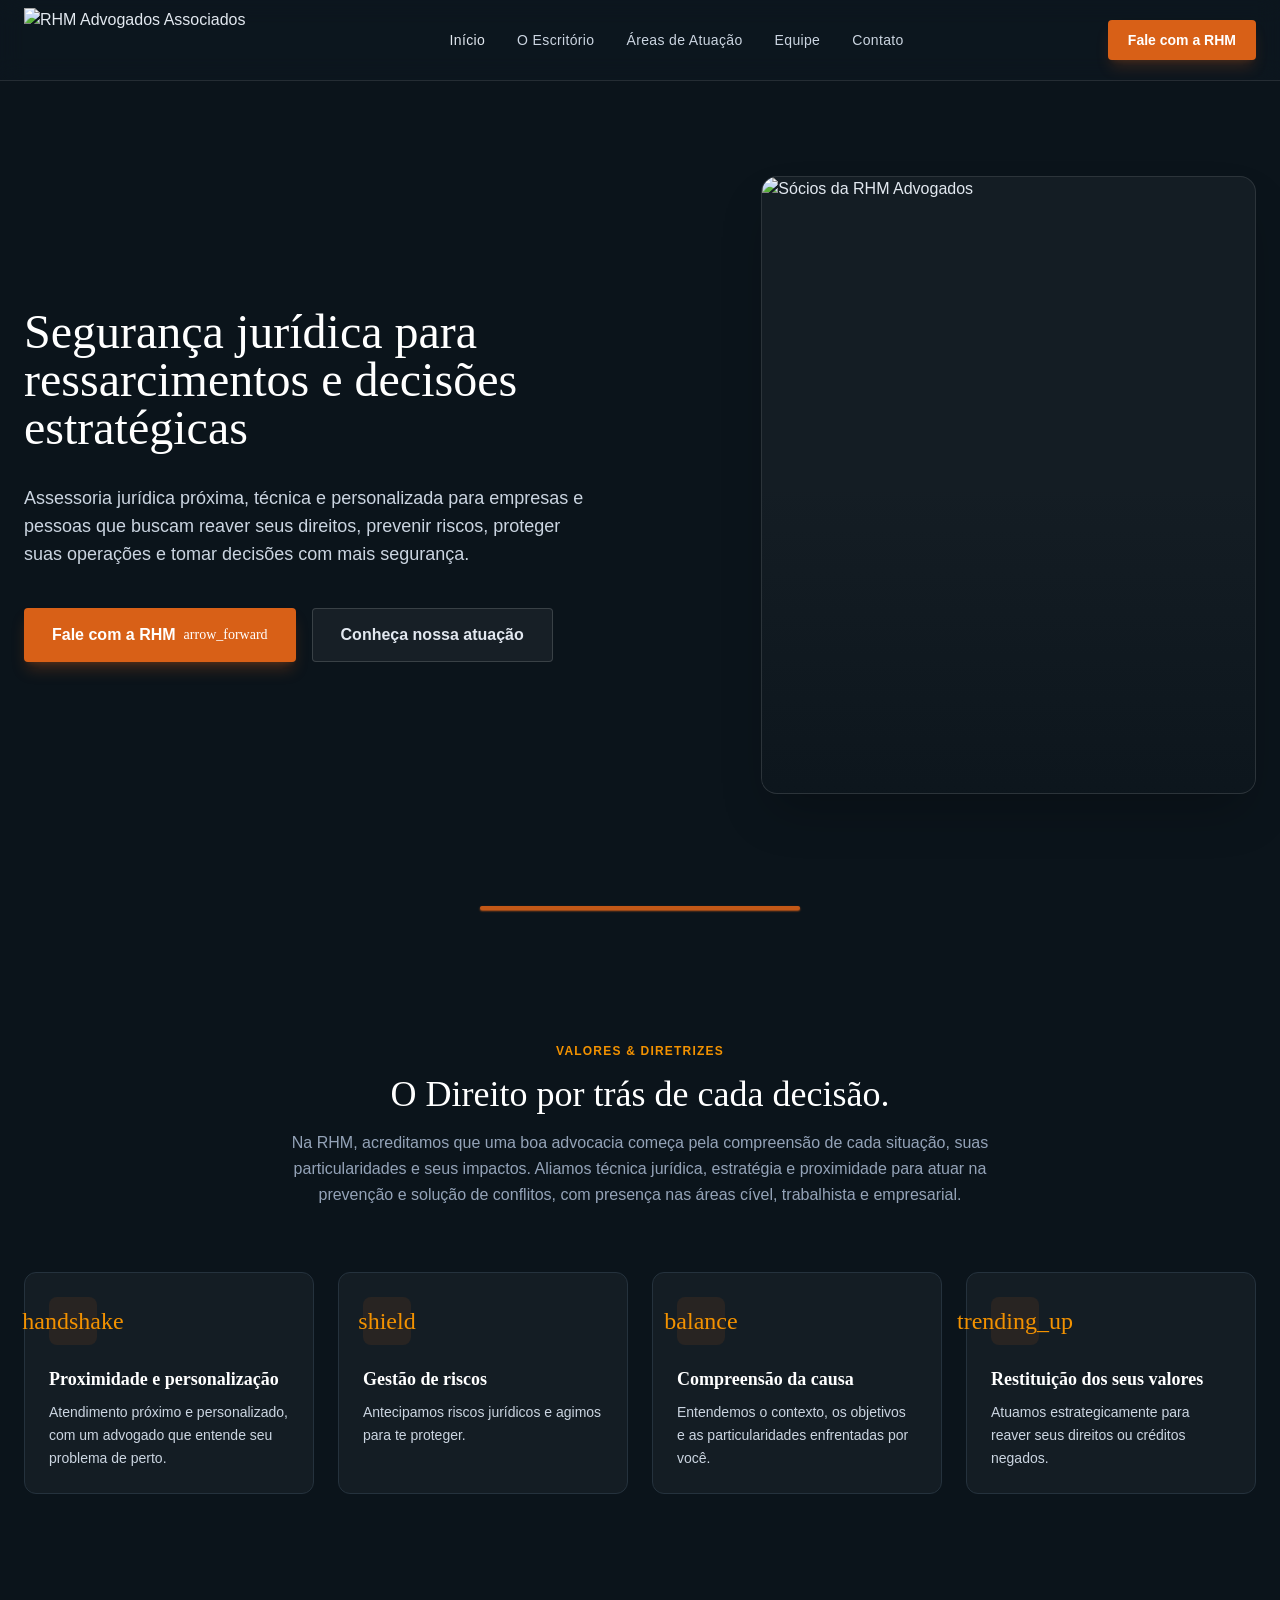
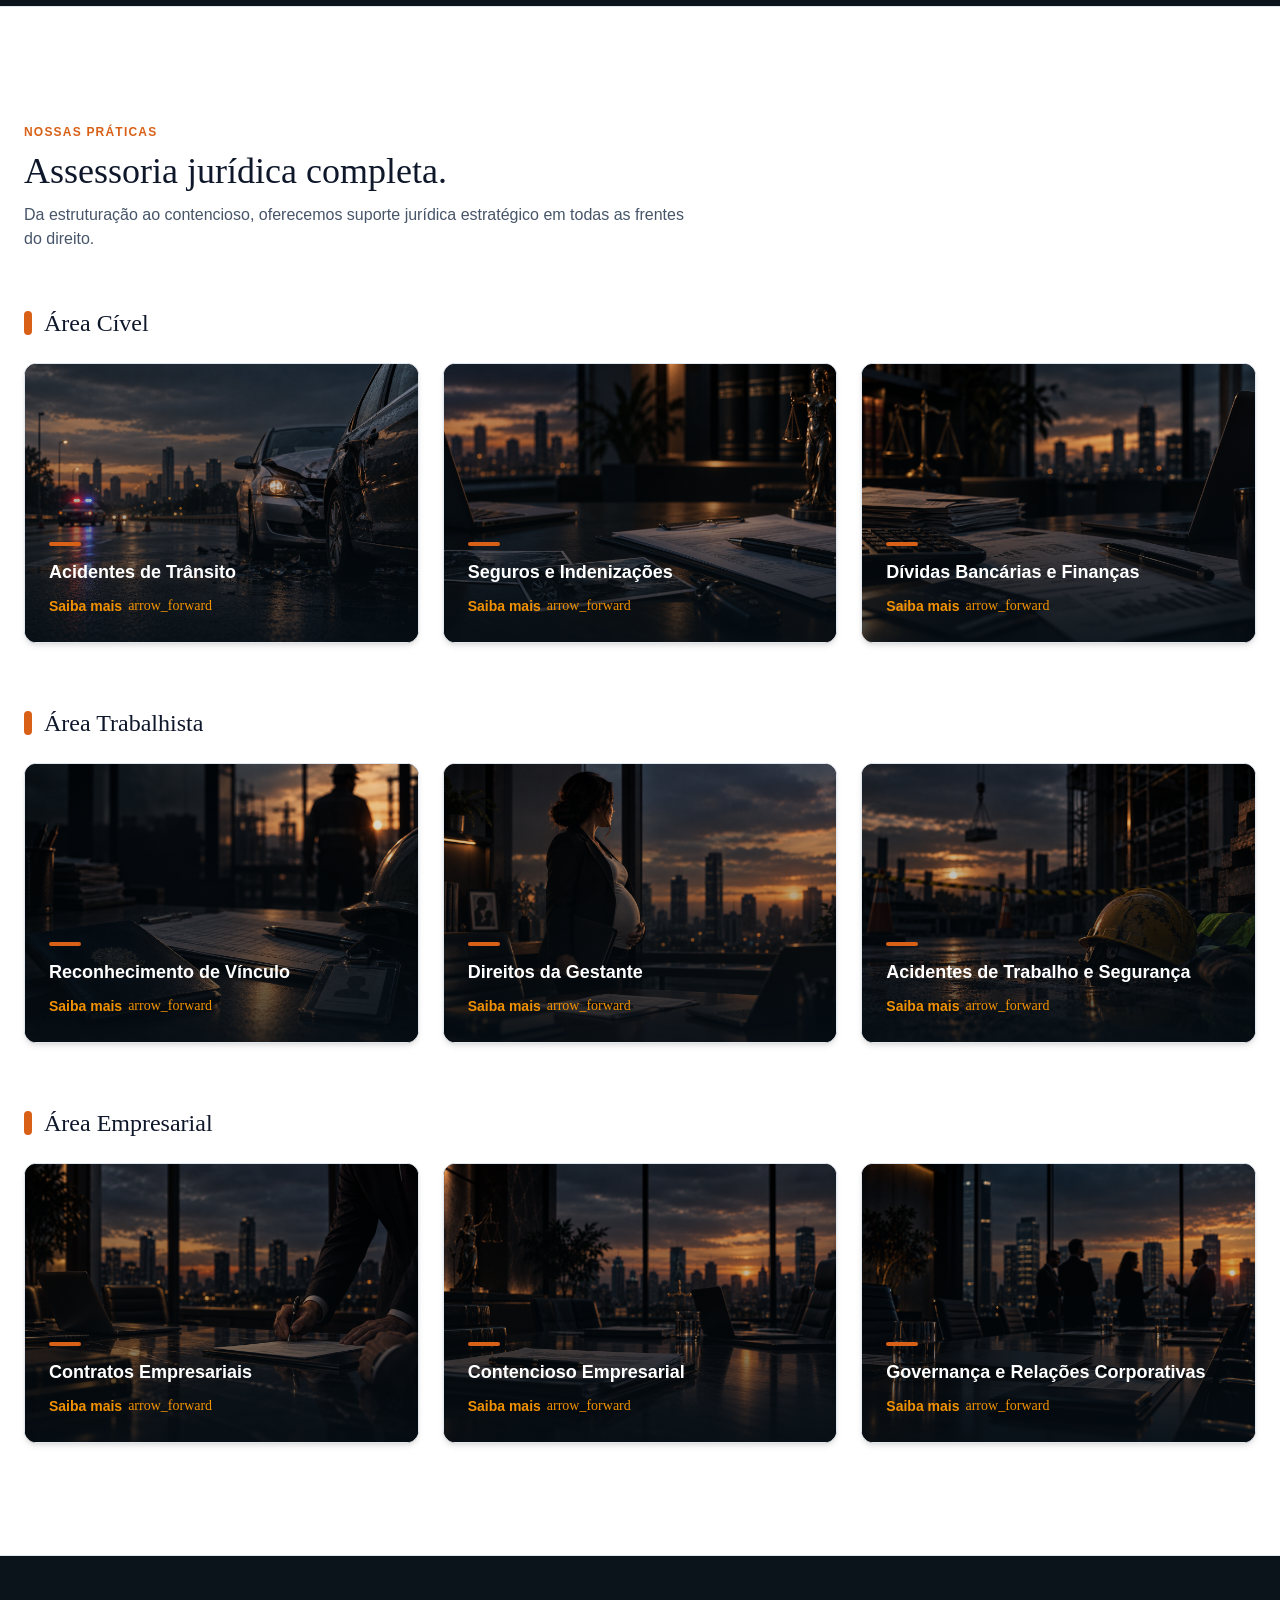
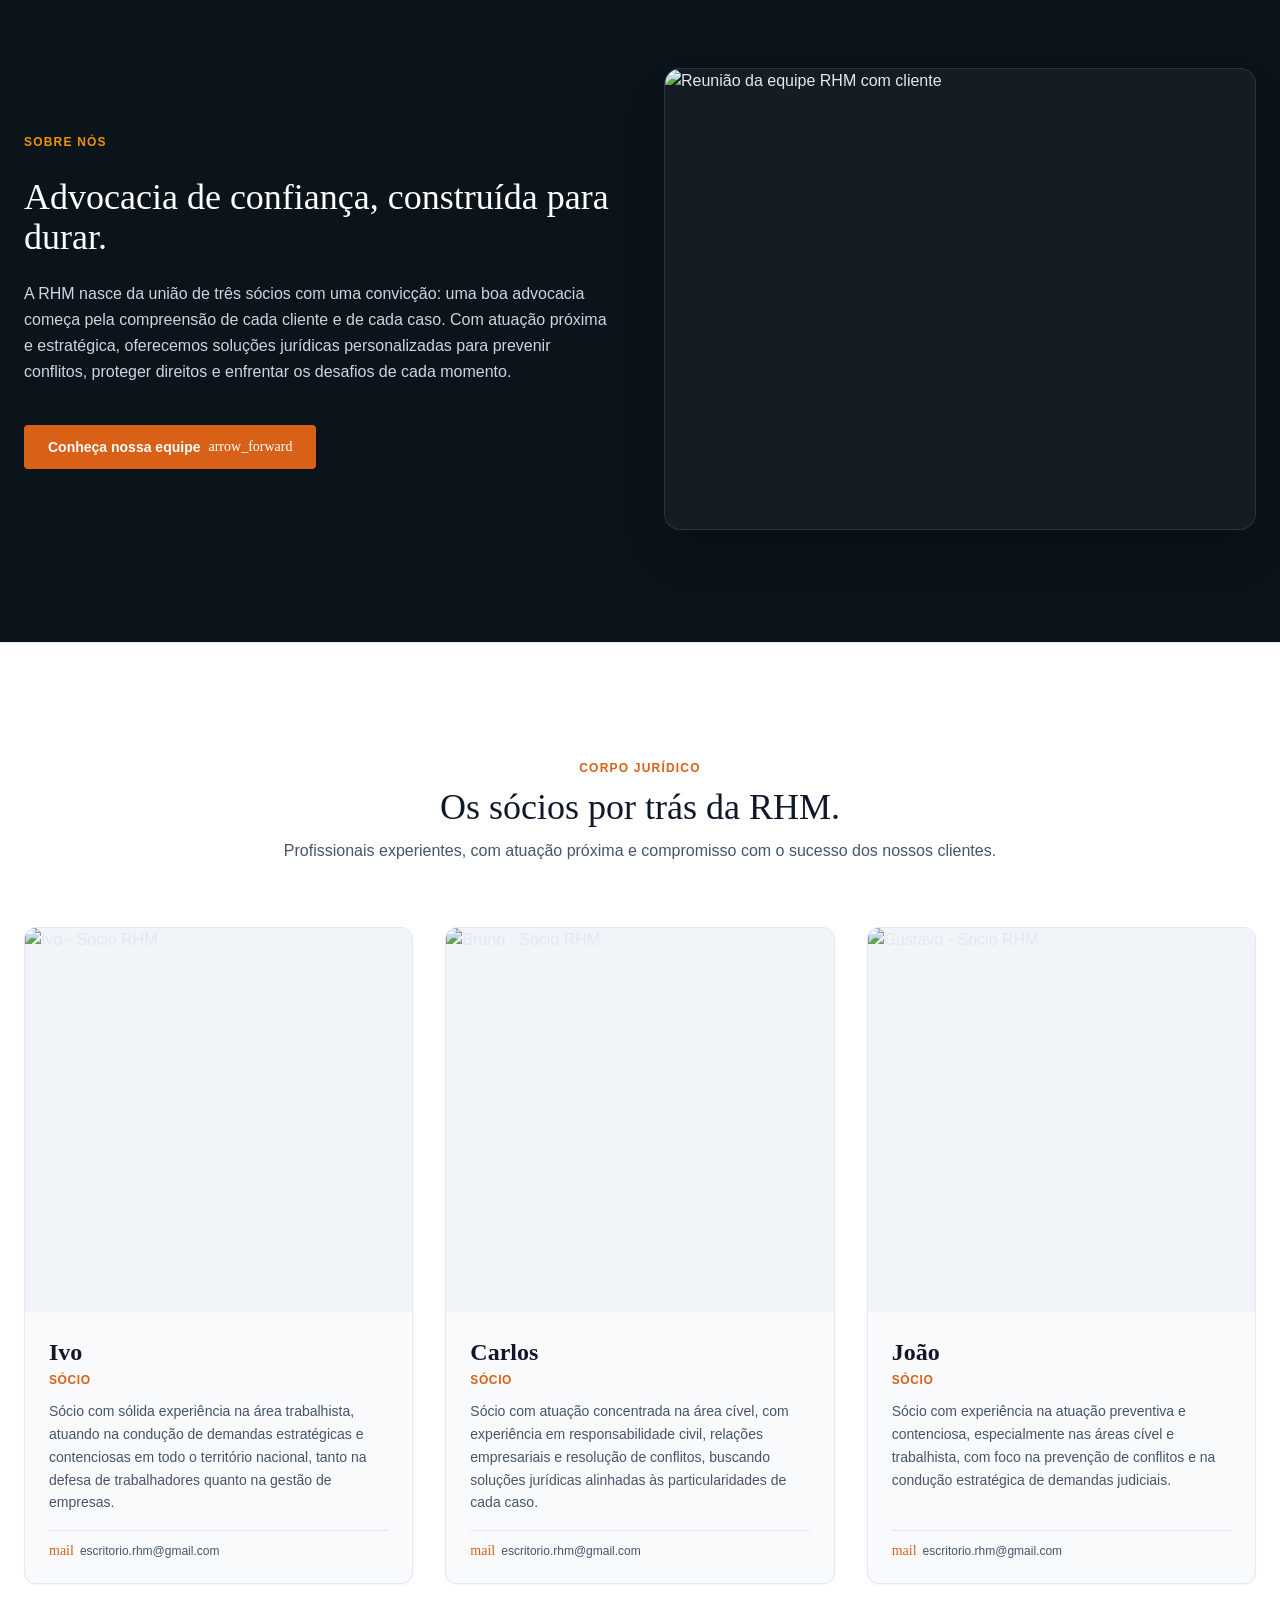
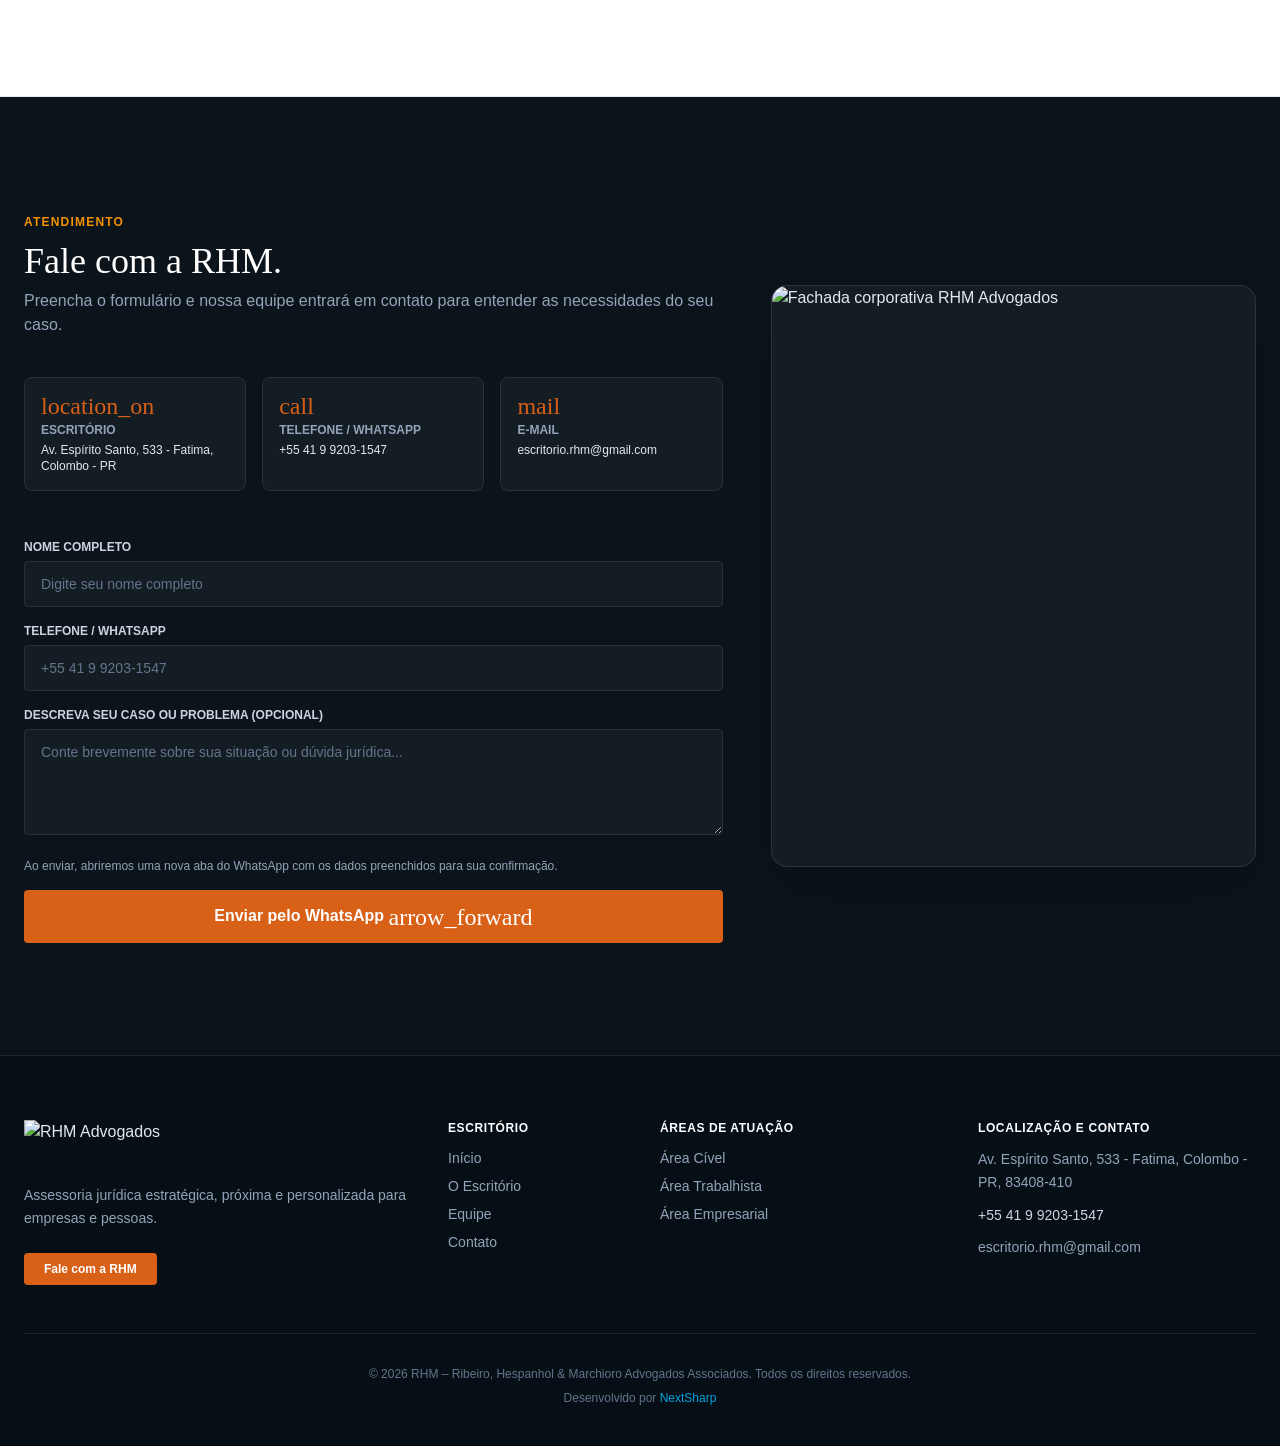
==== commit fe3dbe12: "Adiciona imagens às áreas de atuação" ====
--- a/index.html
+++ b/index.html
@@ -125,10 +125,10 @@
 <div class="mb-14">
 <span class="text-xs font-bold uppercase tracking-widest text-[#d86017]">Nossas Práticas</span>
 <h2 class="text-3xl sm:text-4xl font-serif text-[#0f172a] mt-2 font-normal">
-                    Assessoria jurídica completa para o seu negócio.
+                    Assessoria jurídica completa.
                 </h2>
 <p class="text-slate-600 mt-3 max-w-2xl text-base">
-                    Da estruturação societária ao contencioso, oferecemos suporte jurídico estratégico em todas as frentes do direito empresarial e cível.
+                    Da estruturação ao contencioso, oferecemos suporte jurídica estratégico em todas as frentes do direito.
                 </p>
 </div>
 <!-- 3 Categorias de Prática -->
@@ -142,8 +142,8 @@
 <div class="grid grid-cols-1 md:grid-cols-2 lg:grid-cols-3 gap-6">
 <!-- Card 1 -->
 <div class="group relative rounded-xl overflow-hidden bg-[#060f16] border border-slate-200 hover:border-[#d86017]/50 shadow-md transition-all duration-300 hover:-translate-y-1 flex flex-col justify-end min-h-[280px] cursor-pointer" data-service-card="acidentes-transito" role="button" tabindex="0">
-<img alt="Acidentes de Trânsito" class="absolute inset-0 w-full h-full object-cover group-hover:scale-105 transition-transform duration-500" src="https://lh3.googleusercontent.com/aida/[base64]">
-<div class="absolute inset-0 bg-gradient-to-t from-[#060f16] via-[#060f16]/70 to-transparent"></div>
+<img alt="Acidentes de Trânsito" class="absolute inset-0 w-full h-full object-cover group-hover:scale-105 transition-transform duration-500" src="assets/areas-de-atuacao/acidentes-transito.png">
+<div class="absolute inset-0 bg-gradient-to-t from-[#060f16]/80 via-[#060f16]/30 to-transparent"></div>
 <div class="relative z-10 p-6">
 <div class="w-8 h-1 bg-[#d86017] rounded-full mb-3"></div>
 <h4 class="text-lg font-bold text-white mb-2">Acidentes de Trânsito</h4>
@@ -154,8 +154,8 @@
 </div>
 <!-- Card 2 -->
 <div class="group relative rounded-xl overflow-hidden bg-[#060f16] border border-slate-200 hover:border-[#d86017]/50 shadow-md transition-all duration-300 hover:-translate-y-1 flex flex-col justify-end min-h-[280px] cursor-pointer" data-service-card="seguros" role="button" tabindex="0">
-<img alt="Seguros e Indenizações" class="absolute inset-0 w-full h-full object-cover group-hover:scale-105 transition-transform duration-500" src="https://lh3.googleusercontent.com/aida/[base64]">
-<div class="absolute inset-0 bg-gradient-to-t from-[#060f16] via-[#060f16]/70 to-transparent"></div>
+<img alt="Seguros e Indenizações" class="absolute inset-0 w-full h-full object-cover group-hover:scale-105 transition-transform duration-500" src="assets/areas-de-atuacao/seguros-indenizacoes.png">
+<div class="absolute inset-0 bg-gradient-to-t from-[#060f16]/80 via-[#060f16]/30 to-transparent"></div>
 <div class="relative z-10 p-6">
 <div class="w-8 h-1 bg-[#d86017] rounded-full mb-3"></div>
 <h4 class="text-lg font-bold text-white mb-2">Seguros e Indenizações</h4>
@@ -166,8 +166,8 @@
 </div>
 <!-- Card 3 -->
 <div class="group relative rounded-xl overflow-hidden bg-[#060f16] border border-slate-200 hover:border-[#d86017]/50 shadow-md transition-all duration-300 hover:-translate-y-1 flex flex-col justify-end min-h-[280px] cursor-pointer" data-service-card="dividas" role="button" tabindex="0">
-<img alt="Dívidas Bancárias e Finanças" class="absolute inset-0 w-full h-full object-cover group-hover:scale-105 transition-transform duration-500" src="https://lh3.googleusercontent.com/aida/[base64]">
-<div class="absolute inset-0 bg-gradient-to-t from-[#060f16] via-[#060f16]/70 to-transparent"></div>
+<img alt="Dívidas Bancárias e Finanças" class="absolute inset-0 w-full h-full object-cover group-hover:scale-105 transition-transform duration-500" src="assets/areas-de-atuacao/dividas-financas.png">
+<div class="absolute inset-0 bg-gradient-to-t from-[#060f16]/80 via-[#060f16]/30 to-transparent"></div>
 <div class="relative z-10 p-6">
 <div class="w-8 h-1 bg-[#d86017] rounded-full mb-3"></div>
 <h4 class="text-lg font-bold text-white mb-2">Dívidas Bancárias e Finanças</h4>
@@ -187,8 +187,8 @@
 <div class="grid grid-cols-1 md:grid-cols-2 lg:grid-cols-3 gap-6">
 <!-- Card 4 -->
 <div class="group relative rounded-xl overflow-hidden bg-[#060f16] border border-slate-200 hover:border-[#d86017]/50 shadow-md transition-all duration-300 hover:-translate-y-1 flex flex-col justify-end min-h-[280px] cursor-pointer" data-service-card="vinculo" role="button" tabindex="0">
-<img alt="Reconhecimento de Vínculo" class="absolute inset-0 w-full h-full object-cover group-hover:scale-105 transition-transform duration-500" src="https://lh3.googleusercontent.com/aida/[base64]">
-<div class="absolute inset-0 bg-gradient-to-t from-[#060f16] via-[#060f16]/70 to-transparent"></div>
+<img alt="Reconhecimento de Vínculo" class="absolute inset-0 w-full h-full object-cover group-hover:scale-105 transition-transform duration-500" src="assets/areas-de-atuacao/reconhecimento-vinculo.png">
+<div class="absolute inset-0 bg-gradient-to-t from-[#060f16]/80 via-[#060f16]/30 to-transparent"></div>
 <div class="relative z-10 p-6">
 <div class="w-8 h-1 bg-[#d86017] rounded-full mb-3"></div>
 <h4 class="text-lg font-bold text-white mb-2">Reconhecimento de Vínculo</h4>
@@ -199,8 +199,8 @@
 </div>
 <!-- Card 5 -->
 <div class="group relative rounded-xl overflow-hidden bg-[#060f16] border border-slate-200 hover:border-[#d86017]/50 shadow-md transition-all duration-300 hover:-translate-y-1 flex flex-col justify-end min-h-[280px] cursor-pointer" data-service-card="gestante" role="button" tabindex="0">
-<img alt="Direitos da Gestante" class="absolute inset-0 w-full h-full object-cover group-hover:scale-105 transition-transform duration-500" src="https://lh3.googleusercontent.com/aida/[base64]">
-<div class="absolute inset-0 bg-gradient-to-t from-[#060f16] via-[#060f16]/70 to-transparent"></div>
+<img alt="Direitos da Gestante" class="absolute inset-0 w-full h-full object-cover group-hover:scale-105 transition-transform duration-500" src="assets/areas-de-atuacao/direitos-gestante.png">
+<div class="absolute inset-0 bg-gradient-to-t from-[#060f16]/80 via-[#060f16]/30 to-transparent"></div>
 <div class="relative z-10 p-6">
 <div class="w-8 h-1 bg-[#d86017] rounded-full mb-3"></div>
 <h4 class="text-lg font-bold text-white mb-2">Direitos da Gestante</h4>
@@ -211,8 +211,8 @@
 </div>
 <!-- Card 6 -->
 <div class="group relative rounded-xl overflow-hidden bg-[#060f16] border border-slate-200 hover:border-[#d86017]/50 shadow-md transition-all duration-300 hover:-translate-y-1 flex flex-col justify-end min-h-[280px] cursor-pointer" data-service-card="trabalho" role="button" tabindex="0">
-<img alt="Acidentes de Trabalho e Segurança" class="absolute inset-0 w-full h-full object-cover group-hover:scale-105 transition-transform duration-500" src="https://lh3.googleusercontent.com/aida/[base64]">
-<div class="absolute inset-0 bg-gradient-to-t from-[#060f16] via-[#060f16]/70 to-transparent"></div>
+<img alt="Acidentes de Trabalho e Segurança" class="absolute inset-0 w-full h-full object-cover group-hover:scale-105 transition-transform duration-500" src="assets/areas-de-atuacao/acidentes-trabalho.png">
+<div class="absolute inset-0 bg-gradient-to-t from-[#060f16]/80 via-[#060f16]/30 to-transparent"></div>
 <div class="relative z-10 p-6">
 <div class="w-8 h-1 bg-[#d86017] rounded-full mb-3"></div>
 <h4 class="text-lg font-bold text-white mb-2">Acidentes de Trabalho e Segurança</h4>
@@ -232,8 +232,8 @@
 <div class="grid grid-cols-1 md:grid-cols-2 lg:grid-cols-3 gap-6">
 <!-- Card 7 -->
 <div class="group relative rounded-xl overflow-hidden bg-[#060f16] border border-slate-200 hover:border-[#d86017]/50 shadow-md transition-all duration-300 hover:-translate-y-1 flex flex-col justify-end min-h-[280px] cursor-pointer" data-service-card="contratos" role="button" tabindex="0">
-<img alt="Contratos Empresariais" class="absolute inset-0 w-full h-full object-cover group-hover:scale-105 transition-transform duration-500" src="https://lh3.googleusercontent.com/aida/[base64]">
-<div class="absolute inset-0 bg-gradient-to-t from-[#060f16] via-[#060f16]/70 to-transparent"></div>
+<img alt="Contratos Empresariais" class="absolute inset-0 w-full h-full object-cover group-hover:scale-105 transition-transform duration-500" src="assets/areas-de-atuacao/contratos-empresariais.png">
+<div class="absolute inset-0 bg-gradient-to-t from-[#060f16]/80 via-[#060f16]/30 to-transparent"></div>
 <div class="relative z-10 p-6">
 <div class="w-8 h-1 bg-[#d86017] rounded-full mb-3"></div>
 <h4 class="text-lg font-bold text-white mb-2">Contratos Empresariais</h4>
@@ -244,8 +244,8 @@
 </div>
 <!-- Card 8 -->
 <div class="group relative rounded-xl overflow-hidden bg-[#060f16] border border-slate-200 hover:border-[#d86017]/50 shadow-md transition-all duration-300 hover:-translate-y-1 flex flex-col justify-end min-h-[280px] cursor-pointer" data-service-card="contencioso" role="button" tabindex="0">
-<img alt="Contencioso Empresarial" class="absolute inset-0 w-full h-full object-cover group-hover:scale-105 transition-transform duration-500" src="https://lh3.googleusercontent.com/aida/[base64]">
-<div class="absolute inset-0 bg-gradient-to-t from-[#060f16] via-[#060f16]/70 to-transparent"></div>
+<img alt="Contencioso Empresarial" class="absolute inset-0 w-full h-full object-cover group-hover:scale-105 transition-transform duration-500" src="assets/areas-de-atuacao/contencioso-empresarial.png">
+<div class="absolute inset-0 bg-gradient-to-t from-[#060f16]/80 via-[#060f16]/30 to-transparent"></div>
 <div class="relative z-10 p-6">
 <div class="w-8 h-1 bg-[#d86017] rounded-full mb-3"></div>
 <h4 class="text-lg font-bold text-white mb-2">Contencioso Empresarial</h4>
@@ -256,8 +256,8 @@
 </div>
 <!-- Card 9 -->
 <div class="group relative rounded-xl overflow-hidden bg-[#060f16] border border-slate-200 hover:border-[#d86017]/50 shadow-md transition-all duration-300 hover:-translate-y-1 flex flex-col justify-end min-h-[280px] cursor-pointer" data-service-card="governanca" role="button" tabindex="0">
-<img alt="Governança e Relações Corporativas" class="absolute inset-0 w-full h-full object-cover group-hover:scale-105 transition-transform duration-500" src="https://lh3.googleusercontent.com/aida/[base64]">
-<div class="absolute inset-0 bg-gradient-to-t from-[#060f16] via-[#060f16]/70 to-transparent"></div>
+<img alt="Governança e Relações Corporativas" class="absolute inset-0 w-full h-full object-cover group-hover:scale-105 transition-transform duration-500" src="assets/areas-de-atuacao/governanca-corporativa.png">
+<div class="absolute inset-0 bg-gradient-to-t from-[#060f16]/80 via-[#060f16]/30 to-transparent"></div>
 <div class="relative z-10 p-6">
 <div class="w-8 h-1 bg-[#d86017] rounded-full mb-3"></div>
 <h4 class="text-lg font-bold text-white mb-2">Governança e Relações Corporativas</h4>
--- a/assets/styles.css
+++ b/assets/styles.css
@@ -1 +1 @@
-*,:after,:before{--tw-border-spacing-x:0;--tw-border-spacing-y:0;--tw-translate-x:0;--tw-translate-y:0;--tw-rotate:0;--tw-skew-x:0;--tw-skew-y:0;--tw-scale-x:1;--tw-scale-y:1;--tw-pan-x: ;--tw-pan-y: ;--tw-pinch-zoom: ;--tw-scroll-snap-strictness:proximity;--tw-gradient-from-position: ;--tw-gradient-via-position: ;--tw-gradient-to-position: ;--tw-ordinal: ;--tw-slashed-zero: ;--tw-numeric-figure: ;--tw-numeric-spacing: ;--tw-numeric-fraction: ;--tw-ring-inset: ;--tw-ring-offset-width:0px;--tw-ring-offset-color:#fff;--tw-ring-color:rgba(59,130,246,.5);--tw-ring-offset-shadow:0 0 #0000;--tw-ring-shadow:0 0 #0000;--tw-shadow:0 0 #0000;--tw-shadow-colored:0 0 #0000;--tw-blur: ;--tw-brightness: ;--tw-contrast: ;--tw-grayscale: ;--tw-hue-rotate: ;--tw-invert: ;--tw-saturate: ;--tw-sepia: ;--tw-drop-shadow: ;--tw-backdrop-blur: ;--tw-backdrop-brightness: ;--tw-backdrop-contrast: ;--tw-backdrop-grayscale: ;--tw-backdrop-hue-rotate: ;--tw-backdrop-invert: ;--tw-backdrop-opacity: ;--tw-backdrop-saturate: ;--tw-backdrop-sepia: ;--tw-contain-size: ;--tw-contain-layout: ;--tw-contain-paint: ;--tw-contain-style: }::backdrop{--tw-border-spacing-x:0;--tw-border-spacing-y:0;--tw-translate-x:0;--tw-translate-y:0;--tw-rotate:0;--tw-skew-x:0;--tw-skew-y:0;--tw-scale-x:1;--tw-scale-y:1;--tw-pan-x: ;--tw-pan-y: ;--tw-pinch-zoom: ;--tw-scroll-snap-strictness:proximity;--tw-gradient-from-position: ;--tw-gradient-via-position: ;--tw-gradient-to-position: ;--tw-ordinal: ;--tw-slashed-zero: ;--tw-numeric-figure: ;--tw-numeric-spacing: ;--tw-numeric-fraction: ;--tw-ring-inset: ;--tw-ring-offset-width:0px;--tw-ring-offset-color:#fff;--tw-ring-color:rgba(59,130,246,.5);--tw-ring-offset-shadow:0 0 #0000;--tw-ring-shadow:0 0 #0000;--tw-shadow:0 0 #0000;--tw-shadow-colored:0 0 #0000;--tw-blur: ;--tw-brightness: ;--tw-contrast: ;--tw-grayscale: ;--tw-hue-rotate: ;--tw-invert: ;--tw-saturate: ;--tw-sepia: ;--tw-drop-shadow: ;--tw-backdrop-blur: ;--tw-backdrop-brightness: ;--tw-backdrop-contrast: ;--tw-backdrop-grayscale: ;--tw-backdrop-hue-rotate: ;--tw-backdrop-invert: ;--tw-backdrop-opacity: ;--tw-backdrop-saturate: ;--tw-backdrop-sepia: ;--tw-contain-size: ;--tw-contain-layout: ;--tw-contain-paint: ;--tw-contain-style: }/*! tailwindcss v3.4.17 | MIT License | https://tailwindcss.com*/*,:after,:before{box-sizing:border-box;border:0 solid #e5e7eb}:after,:before{--tw-content:""}:host,html{line-height:1.5;-webkit-text-size-adjust:100%;-moz-tab-size:4;-o-tab-size:4;tab-size:4;font-family:Hanken Grotesk,sans-serif;font-feature-settings:normal;font-variation-settings:normal;-webkit-tap-highlight-color:transparent}body{margin:0;line-height:inherit}hr{height:0;color:inherit;border-top-width:1px}abbr:where([title]){-webkit-text-decoration:underline dotted;text-decoration:underline dotted}h1,h2,h3,h4,h5,h6{font-size:inherit;font-weight:inherit}a{color:inherit;text-decoration:inherit}b,strong{font-weight:bolder}code,kbd,pre,samp{font-family:ui-monospace,SFMono-Regular,Menlo,Monaco,Consolas,Liberation Mono,Courier New,monospace;font-feature-settings:normal;font-variation-settings:normal;font-size:1em}small{font-size:80%}sub,sup{font-size:75%;line-height:0;position:relative;vertical-align:baseline}sub{bottom:-.25em}sup{top:-.5em}table{text-indent:0;border-color:inherit;border-collapse:collapse}button,input,optgroup,select,textarea{font-family:inherit;font-feature-settings:inherit;font-variation-settings:inherit;font-size:100%;font-weight:inherit;line-height:inherit;letter-spacing:inherit;color:inherit;margin:0;padding:0}button,select{text-transform:none}button,input:where([type=button]),input:where([type=reset]),input:where([type=submit]){-webkit-appearance:button;background-color:transparent;background-image:none}:-moz-focusring{outline:auto}:-moz-ui-invalid{box-shadow:none}progress{vertical-align:baseline}::-webkit-inner-spin-button,::-webkit-outer-spin-button{height:auto}[type=search]{-webkit-appearance:textfield;outline-offset:-2px}::-webkit-search-decoration{-webkit-appearance:none}::-webkit-file-upload-button{-webkit-appearance:button;font:inherit}summary{display:list-item}blockquote,dd,dl,figure,h1,h2,h3,h4,h5,h6,hr,p,pre{margin:0}fieldset{margin:0}fieldset,legend{padding:0}menu,ol,ul{list-style:none;margin:0;padding:0}dialog{padding:0}textarea{resize:vertical}input::-moz-placeholder,textarea::-moz-placeholder{opacity:1;color:#9ca3af}input::placeholder,textarea::placeholder{opacity:1;color:#9ca3af}[role=button],button{cursor:pointer}:disabled{cursor:default}audio,canvas,embed,iframe,img,object,svg,video{display:block;vertical-align:middle}img,video{max-width:100%;height:auto}[hidden]:where(:not([hidden=until-found])){display:none}[multiple],[type=date],[type=datetime-local],[type=email],[type=month],[type=number],[type=password],[type=search],[type=tel],[type=text],[type=time],[type=url],[type=week],input:where(:not([type])),select,textarea{-webkit-appearance:none;-moz-appearance:none;appearance:none;background-color:#fff;border-color:#6b7280;border-width:1px;border-radius:0;padding:.5rem .75rem;font-size:1rem;line-height:1.5rem;--tw-shadow:0 0 #0000}[multiple]:focus,[type=date]:focus,[type=datetime-local]:focus,[type=email]:focus,[type=month]:focus,[type=number]:focus,[type=password]:focus,[type=search]:focus,[type=tel]:focus,[type=text]:focus,[type=time]:focus,[type=url]:focus,[type=week]:focus,input:where(:not([type])):focus,select:focus,textarea:focus{outline:2px solid transparent;outline-offset:2px;--tw-ring-inset:var(--tw-empty,/*!*/ /*!*/);--tw-ring-offset-width:0px;--tw-ring-offset-color:#fff;--tw-ring-color:#2563eb;--tw-ring-offset-shadow:var(--tw-ring-inset) 0 0 0 var(--tw-ring-offset-width) var(--tw-ring-offset-color);--tw-ring-shadow:var(--tw-ring-inset) 0 0 0 calc(1px + var(--tw-ring-offset-width)) var(--tw-ring-color);box-shadow:var(--tw-ring-offset-shadow),var(--tw-ring-shadow),var(--tw-shadow);border-color:#2563eb}input::-moz-placeholder,textarea::-moz-placeholder{color:#6b7280;opacity:1}input::placeholder,textarea::placeholder{color:#6b7280;opacity:1}::-webkit-datetime-edit-fields-wrapper{padding:0}::-webkit-date-and-time-value{min-height:1.5em;text-align:inherit}::-webkit-datetime-edit{display:inline-flex}::-webkit-datetime-edit,::-webkit-datetime-edit-day-field,::-webkit-datetime-edit-hour-field,::-webkit-datetime-edit-meridiem-field,::-webkit-datetime-edit-millisecond-field,::-webkit-datetime-edit-minute-field,::-webkit-datetime-edit-month-field,::-webkit-datetime-edit-second-field,::-webkit-datetime-edit-year-field{padding-top:0;padding-bottom:0}select{background-image:url("data:image/svg+xml;charset=utf-8,%3Csvg xmlns='http://www.w3.org/2000/svg' fill='none' viewBox='0 0 20 20'%3E%3Cpath stroke='%236b7280' stroke-linecap='round' stroke-linejoin='round' stroke-width='1.5' d='m6 8 4 4 4-4'/%3E%3C/svg%3E");background-position:right .5rem center;background-repeat:no-repeat;background-size:1.5em 1.5em;padding-right:2.5rem;-webkit-print-color-adjust:exact;print-color-adjust:exact}[multiple],[size]:where(select:not([size="1"])){background-image:none;background-position:0 0;background-repeat:unset;background-size:initial;padding-right:.75rem;-webkit-print-color-adjust:unset;print-color-adjust:unset}[type=checkbox],[type=radio]{-webkit-appearance:none;-moz-appearance:none;appearance:none;padding:0;-webkit-print-color-adjust:exact;print-color-adjust:exact;display:inline-block;vertical-align:middle;background-origin:border-box;-webkit-user-select:none;-moz-user-select:none;user-select:none;flex-shrink:0;height:1rem;width:1rem;color:#2563eb;background-color:#fff;border-color:#6b7280;border-width:1px;--tw-shadow:0 0 #0000}[type=checkbox]{border-radius:0}[type=radio]{border-radius:100%}[type=checkbox]:focus,[type=radio]:focus{outline:2px solid transparent;outline-offset:2px;--tw-ring-inset:var(--tw-empty,/*!*/ /*!*/);--tw-ring-offset-width:2px;--tw-ring-offset-color:#fff;--tw-ring-color:#2563eb;--tw-ring-offset-shadow:var(--tw-ring-inset) 0 0 0 var(--tw-ring-offset-width) var(--tw-ring-offset-color);--tw-ring-shadow:var(--tw-ring-inset) 0 0 0 calc(2px + var(--tw-ring-offset-width)) var(--tw-ring-color);box-shadow:var(--tw-ring-offset-shadow),var(--tw-ring-shadow),var(--tw-shadow)}[type=checkbox]:checked,[type=radio]:checked{border-color:transparent;background-color:currentColor;background-size:100% 100%;background-position:50%;background-repeat:no-repeat}[type=checkbox]:checked{background-image:url("data:image/svg+xml;charset=utf-8,%3Csvg xmlns='http://www.w3.org/2000/svg' fill='%23fff' viewBox='0 0 16 16'%3E%3Cpath d='M12.207 4.793a1 1 0 0 1 0 1.414l-5 5a1 1 0 0 1-1.414 0l-2-2a1 1 0 0 1 1.414-1.414L6.5 9.086l4.293-4.293a1 1 0 0 1 1.414 0'/%3E%3C/svg%3E")}@media (forced-colors:active) {[type=checkbox]:checked{-webkit-appearance:auto;-moz-appearance:auto;appearance:auto}}[type=radio]:checked{background-image:url("data:image/svg+xml;charset=utf-8,%3Csvg xmlns='http://www.w3.org/2000/svg' fill='%23fff' viewBox='0 0 16 16'%3E%3Ccircle cx='8' cy='8' r='3'/%3E%3C/svg%3E")}@media (forced-colors:active) {[type=radio]:checked{-webkit-appearance:auto;-moz-appearance:auto;appearance:auto}}[type=checkbox]:checked:focus,[type=checkbox]:checked:hover,[type=radio]:checked:focus,[type=radio]:checked:hover{border-color:transparent;background-color:currentColor}[type=checkbox]:indeterminate{background-image:url("data:image/svg+xml;charset=utf-8,%3Csvg xmlns='http://www.w3.org/2000/svg' fill='none' viewBox='0 0 16 16'%3E%3Cpath stroke='%23fff' stroke-linecap='round' stroke-linejoin='round' stroke-width='2' d='M4 8h8'/%3E%3C/svg%3E");border-color:transparent;background-color:currentColor;background-size:100% 100%;background-position:50%;background-repeat:no-repeat}@media (forced-colors:active) {[type=checkbox]:indeterminate{-webkit-appearance:auto;-moz-appearance:auto;appearance:auto}}[type=checkbox]:indeterminate:focus,[type=checkbox]:indeterminate:hover{border-color:transparent;background-color:currentColor}[type=file]{background:unset;border-color:inherit;border-width:0;border-radius:0;padding:0;font-size:unset;line-height:inherit}[type=file]:focus{outline:1px solid ButtonText;outline:1px auto -webkit-focus-ring-color}.fixed{position:fixed}.absolute{position:absolute}.relative{position:relative}.inset-0{inset:0}.inset-x-0{left:0;right:0}.right-5{right:1.25rem}.top-0{top:0}.top-5{top:1.25rem}.z-10{z-index:10}.z-50{z-index:50}.z-\[100\]{z-index:100}.mx-auto{margin-left:auto;margin-right:auto}.mb-1{margin-bottom:.25rem}.mb-1\.5{margin-bottom:.375rem}.mb-14{margin-bottom:3.5rem}.mb-16{margin-bottom:4rem}.mb-2{margin-bottom:.5rem}.mb-3{margin-bottom:.75rem}.mb-4{margin-bottom:1rem}.mb-5{margin-bottom:1.25rem}.mb-6{margin-bottom:1.5rem}.mt-0\.5{margin-top:.125rem}.mt-1{margin-top:.25rem}.mt-2{margin-top:.5rem}.mt-3{margin-top:.75rem}.mt-4{margin-top:1rem}.block{display:block}.inline-block{display:inline-block}.flex{display:flex}.inline-flex{display:inline-flex}.grid{display:grid}.hidden{display:none}.aspect-\[4\/5\]{aspect-ratio:4/5}.h-1{height:.25rem}.h-12{height:3rem}.h-14{height:3.5rem}.h-20{height:5rem}.h-6{height:1.5rem}.h-96{height:24rem}.h-\[400px\]{height:400px}.h-\[450px\]{height:450px}.h-full{height:100%}.min-h-\[280px\]{min-height:280px}.min-h-\[85vh\]{min-height:85vh}.w-12{width:3rem}.w-2{width:.5rem}.w-72{width:18rem}.w-8{width:2rem}.w-auto{width:auto}.w-full{width:100%}.max-w-2xl{max-width:42rem}.max-w-3xl{max-width:48rem}.max-w-7xl{max-width:80rem}.max-w-md{max-width:28rem}.max-w-sm{max-width:24rem}.max-w-xl{max-width:36rem}.flex-1{flex:1 1 0%}.shrink-0{flex-shrink:0}.cursor-pointer{cursor:pointer}.grid-cols-1{grid-template-columns:repeat(1,minmax(0,1fr))}.flex-col{flex-direction:column}.items-start{align-items:flex-start}.items-center{align-items:center}.justify-end{justify-content:flex-end}.justify-center{justify-content:center}.justify-between{justify-content:space-between}.gap-1\.5{gap:.375rem}.gap-10{gap:2.5rem}.gap-12{gap:3rem}.gap-2{gap:.5rem}.gap-3{gap:.75rem}.gap-4{gap:1rem}.gap-6{gap:1.5rem}.gap-8{gap:2rem}.space-y-16>:not([hidden])~:not([hidden]){--tw-space-y-reverse:0;margin-top:calc(4rem*(1 - var(--tw-space-y-reverse)));margin-bottom:calc(4rem*var(--tw-space-y-reverse))}.space-y-2>:not([hidden])~:not([hidden]){--tw-space-y-reverse:0;margin-top:calc(.5rem*(1 - var(--tw-space-y-reverse)));margin-bottom:calc(.5rem*var(--tw-space-y-reverse))}.space-y-3>:not([hidden])~:not([hidden]){--tw-space-y-reverse:0;margin-top:calc(.75rem*(1 - var(--tw-space-y-reverse)));margin-bottom:calc(.75rem*var(--tw-space-y-reverse))}.space-y-4>:not([hidden])~:not([hidden]){--tw-space-y-reverse:0;margin-top:calc(1rem*(1 - var(--tw-space-y-reverse)));margin-bottom:calc(1rem*var(--tw-space-y-reverse))}.space-y-6>:not([hidden])~:not([hidden]){--tw-space-y-reverse:0;margin-top:calc(1.5rem*(1 - var(--tw-space-y-reverse)));margin-bottom:calc(1.5rem*var(--tw-space-y-reverse))}.space-y-8>:not([hidden])~:not([hidden]){--tw-space-y-reverse:0;margin-top:calc(2rem*(1 - var(--tw-space-y-reverse)));margin-bottom:calc(2rem*var(--tw-space-y-reverse))}.overflow-hidden{overflow:hidden}.break-all{word-break:break-all}.rounded{border-radius:.25rem}.rounded-2xl{border-radius:1rem}.rounded-full{border-radius:9999px}.rounded-lg{border-radius:.5rem}.rounded-xl{border-radius:.75rem}.border{border-width:1px}.border-y{border-top-width:1px}.border-b,.border-y{border-bottom-width:1px}.border-t{border-top-width:1px}.border-\[\#25323d\]{--tw-border-opacity:1;border-color:rgb(37 50 61/var(--tw-border-opacity,1))}.border-slate-200{--tw-border-opacity:1;border-color:rgb(226 232 240/var(--tw-border-opacity,1))}.border-white\/10{border-color:hsla(0,0%,100%,.1)}.border-white\/15{border-color:hsla(0,0%,100%,.15)}.bg-\[\#060f16\]{--tw-bg-opacity:1;background-color:rgb(6 15 22/var(--tw-bg-opacity,1))}.bg-\[\#060f16\]\/85{background-color:rgba(6,15,22,.85)}.bg-\[\#0b141b\]{--tw-bg-opacity:1;background-color:rgb(11 20 27/var(--tw-bg-opacity,1))}.bg-\[\#141d24\]{--tw-bg-opacity:1;background-color:rgb(20 29 36/var(--tw-bg-opacity,1))}.bg-\[\#d86017\]{--tw-bg-opacity:1;background-color:rgb(216 96 23/var(--tw-bg-opacity,1))}.bg-\[\#d86017\]\/10{background-color:rgba(216,96,23,.1)}.bg-\[\#f8fafc\]{--tw-bg-opacity:1;background-color:rgb(248 250 252/var(--tw-bg-opacity,1))}.bg-slate-100{--tw-bg-opacity:1;background-color:rgb(241 245 249/var(--tw-bg-opacity,1))}.bg-white{--tw-bg-opacity:1;background-color:rgb(255 255 255/var(--tw-bg-opacity,1))}.bg-white\/5{background-color:hsla(0,0%,100%,.05)}.bg-gradient-to-t{background-image:linear-gradient(to top,var(--tw-gradient-stops))}.from-\[\#060f16\]{--tw-gradient-from:#060f16 var(--tw-gradient-from-position);--tw-gradient-to:rgba(6,15,22,0) var(--tw-gradient-to-position);--tw-gradient-stops:var(--tw-gradient-from),var(--tw-gradient-to)}.from-\[\#0b141b\]\/80{--tw-gradient-from:rgba(11,20,27,.8) var(--tw-gradient-from-position);--tw-gradient-to:rgba(11,20,27,0) var(--tw-gradient-to-position);--tw-gradient-stops:var(--tw-gradient-from),var(--tw-gradient-to)}.via-\[\#060f16\]\/70{--tw-gradient-to:rgba(6,15,22,0) var(--tw-gradient-to-position);--tw-gradient-stops:var(--tw-gradient-from),rgba(6,15,22,.7) var(--tw-gradient-via-position),var(--tw-gradient-to)}.via-transparent{--tw-gradient-to:transparent var(--tw-gradient-to-position);--tw-gradient-stops:var(--tw-gradient-from),transparent var(--tw-gradient-via-position),var(--tw-gradient-to)}.to-transparent{--tw-gradient-to:transparent var(--tw-gradient-to-position)}.object-contain{-o-object-fit:contain;object-fit:contain}.object-cover{-o-object-fit:cover;object-fit:cover}.object-center{-o-object-position:center;object-position:center}.object-top{-o-object-position:top;object-position:top}.p-1{padding:.25rem}.p-2{padding:.5rem}.p-4{padding:1rem}.p-6{padding:1.5rem}.px-4{padding-left:1rem;padding-right:1rem}.px-5{padding-left:1.25rem;padding-right:1.25rem}.px-6{padding-left:1.5rem;padding-right:1.5rem}.px-7{padding-left:1.75rem;padding-right:1.75rem}.py-12{padding-top:3rem;padding-bottom:3rem}.py-2{padding-top:.5rem;padding-bottom:.5rem}.py-2\.5{padding-top:.625rem;padding-bottom:.625rem}.py-20{padding-top:5rem;padding-bottom:5rem}.py-3{padding-top:.75rem;padding-bottom:.75rem}.py-3\.5{padding-top:.875rem;padding-bottom:.875rem}.py-4{padding-top:1rem;padding-bottom:1rem}.py-5{padding-top:1.25rem;padding-bottom:1.25rem}.pb-10{padding-bottom:2.5rem}.pb-12{padding-bottom:3rem}.pt-16{padding-top:4rem}.pt-2{padding-top:.5rem}.pt-20{padding-top:5rem}.pt-3{padding-top:.75rem}.pt-4{padding-top:1rem}.pt-8{padding-top:2rem}.text-center{text-align:center}.align-middle{vertical-align:middle}.font-sans{font-family:Hanken Grotesk,sans-serif}.font-serif{font-family:Libre Caslon Text,serif}.text-2xl{font-size:1.5rem;line-height:2rem}.text-3xl{font-size:1.875rem;line-height:2.25rem}.text-base{font-size:1rem;line-height:1.5rem}.text-lg{font-size:1.125rem;line-height:1.75rem}.text-sm{font-size:.875rem;line-height:1.25rem}.text-xl{font-size:1.25rem;line-height:1.75rem}.text-xs{font-size:.75rem;line-height:1rem}.font-bold{font-weight:700}.font-medium{font-weight:500}.font-normal{font-weight:400}.font-semibold{font-weight:600}.uppercase{text-transform:uppercase}.leading-\[1\.18\]{line-height:1.18}.leading-relaxed{line-height:1.625}.leading-tight{line-height:1.25}.tracking-wide{letter-spacing:.025em}.tracking-wider{letter-spacing:.05em}.tracking-widest{letter-spacing:.1em}.text-\[\#00a3e0\]{--tw-text-opacity:1;color:rgb(0 163 224/var(--tw-text-opacity,1))}.text-\[\#0f172a\]{--tw-text-opacity:1;color:rgb(15 23 42/var(--tw-text-opacity,1))}.text-\[\#d86017\]{--tw-text-opacity:1;color:rgb(216 96 23/var(--tw-text-opacity,1))}.text-\[\#f39200\]{--tw-text-opacity:1;color:rgb(243 146 0/var(--tw-text-opacity,1))}.text-slate-200{--tw-text-opacity:1;color:rgb(226 232 240/var(--tw-text-opacity,1))}.text-slate-300{--tw-text-opacity:1;color:rgb(203 213 225/var(--tw-text-opacity,1))}.text-slate-400{--tw-text-opacity:1;color:rgb(148 163 184/var(--tw-text-opacity,1))}.text-slate-500{--tw-text-opacity:1;color:rgb(100 116 139/var(--tw-text-opacity,1))}.text-slate-600{--tw-text-opacity:1;color:rgb(71 85 105/var(--tw-text-opacity,1))}.text-white{--tw-text-opacity:1;color:rgb(255 255 255/var(--tw-text-opacity,1))}.antialiased{-webkit-font-smoothing:antialiased;-moz-osx-font-smoothing:grayscale}.placeholder-slate-500::-moz-placeholder{--tw-placeholder-opacity:1;color:rgb(100 116 139/var(--tw-placeholder-opacity,1))}.placeholder-slate-500::placeholder{--tw-placeholder-opacity:1;color:rgb(100 116 139/var(--tw-placeholder-opacity,1))}.opacity-90{opacity:.9}.shadow-2xl{--tw-shadow:0 25px 50px -12px rgba(0,0,0,.25);--tw-shadow-colored:0 25px 50px -12px var(--tw-shadow-color)}.shadow-2xl,.shadow-lg{box-shadow:var(--tw-ring-offset-shadow,0 0 #0000),var(--tw-ring-shadow,0 0 #0000),var(--tw-shadow)}.shadow-lg{--tw-shadow:0 10px 15px -3px rgba(0,0,0,.1),0 4px 6px -4px rgba(0,0,0,.1);--tw-shadow-colored:0 10px 15px -3px var(--tw-shadow-color),0 4px 6px -4px var(--tw-shadow-color)}.shadow-md{--tw-shadow:0 4px 6px -1px rgba(0,0,0,.1),0 2px 4px -2px rgba(0,0,0,.1);--tw-shadow-colored:0 4px 6px -1px var(--tw-shadow-color),0 2px 4px -2px var(--tw-shadow-color)}.shadow-md,.shadow-sm{box-shadow:var(--tw-ring-offset-shadow,0 0 #0000),var(--tw-ring-shadow,0 0 #0000),var(--tw-shadow)}.shadow-sm{--tw-shadow:0 1px 2px 0 rgba(0,0,0,.05);--tw-shadow-colored:0 1px 2px 0 var(--tw-shadow-color)}.shadow-\[\#d86017\]{--tw-shadow-color:#d86017;--tw-shadow:var(--tw-shadow-colored)}.shadow-\[\#d86017\]\/20{--tw-shadow-color:rgba(216,96,23,.2);--tw-shadow:var(--tw-shadow-colored)}.shadow-\[\#d86017\]\/25{--tw-shadow-color:rgba(216,96,23,.25);--tw-shadow:var(--tw-shadow-colored)}.blur{--tw-blur:blur(8px);filter:var(--tw-blur) var(--tw-brightness) var(--tw-contrast) var(--tw-grayscale) var(--tw-hue-rotate) var(--tw-invert) var(--tw-saturate) var(--tw-sepia) var(--tw-drop-shadow)}.backdrop-blur-sm{--tw-backdrop-blur:blur(4px)}.backdrop-blur-sm,.backdrop-filter{-webkit-backdrop-filter:var(--tw-backdrop-blur) var(--tw-backdrop-brightness) var(--tw-backdrop-contrast) var(--tw-backdrop-grayscale) var(--tw-backdrop-hue-rotate) var(--tw-backdrop-invert) var(--tw-backdrop-opacity) var(--tw-backdrop-saturate) var(--tw-backdrop-sepia);backdrop-filter:var(--tw-backdrop-blur) var(--tw-backdrop-brightness) var(--tw-backdrop-contrast) var(--tw-backdrop-grayscale) var(--tw-backdrop-hue-rotate) var(--tw-backdrop-invert) var(--tw-backdrop-opacity) var(--tw-backdrop-saturate) var(--tw-backdrop-sepia)}.transition-all{transition-property:all;transition-timing-function:cubic-bezier(.4,0,.2,1);transition-duration:.15s}.transition-colors{transition-property:color,background-color,border-color,text-decoration-color,fill,stroke;transition-timing-function:cubic-bezier(.4,0,.2,1);transition-duration:.15s}.transition-shadow{transition-property:box-shadow;transition-timing-function:cubic-bezier(.4,0,.2,1);transition-duration:.15s}.transition-transform{transition-property:transform;transition-timing-function:cubic-bezier(.4,0,.2,1);transition-duration:.15s}.duration-200{transition-duration:.2s}.duration-300{transition-duration:.3s}.duration-500{transition-duration:.5s}html{scroll-behavior:smooth;scroll-padding-top:100px}body{min-width:320px}img{max-width:100%}[hidden]{display:none!important}[id^=area-],section[id]{scroll-margin-top:100px}:focus-visible{outline:2px solid #f39200;outline-offset:5px}input:focus-visible,select:focus-visible,textarea:focus-visible{outline-offset:2px}.skip-link{position:fixed;top:-100px;left:16px;z-index:100;padding:12px 20px;background:#fff;color:#0b141b}.skip-link:focus{top:12px}.material-symbols-outlined{font-family:Material Symbols Outlined;font-weight:400;font-style:normal;font-size:24px;line-height:1;letter-spacing:normal;text-transform:none;display:inline-block;white-space:nowrap;word-wrap:normal;direction:ltr;-webkit-font-smoothing:antialiased;font-feature-settings:"liga"}.material-symbols-outlined.text-sm{font-size:14px}.material-symbols-outlined.text-3xl{font-size:30px}.mobile-nav{padding:8px 24px 24px;border-top:1px solid #54443480;max-height:calc(100dvh - 85px);overflow-y:auto}.mobile-nav a{display:block;padding:12px 0}.mobile-nav a:hover{color:#f39200}.mobile-nav a:last-child{background:#f39200;color:#fff;text-align:center;margin-top:12px}.mobile-menu-toggle{min-height:44px;min-width:44px;align-items:center;justify-content:center}.hero-media{flex-basis:0;flex-shrink:1}.hero-media img{-o-object-position:center;object-position:center}.form-notice{font-size:14px;line-height:1.6;color:#41484e}.form-helper{margin-top:8px;color:#59636b;font-size:13px;line-height:1.5}.form-choice-group{min-width:0}.form-choice-options{display:flex;flex-wrap:wrap;gap:12px}.vehicle-options{display:grid;grid-template-columns:repeat(2,minmax(0,1fr));gap:12px}.form-choice{display:flex;min-height:44px;align-items:center;gap:10px;padding:10px 14px;border:1px solid rgba(84,68,52,.3);cursor:pointer;transition:border-color .2s,background-color .2s}.form-choice:has(input:checked),.form-choice:hover{border-color:#f39200;background:#fff8ed}.form-choice input{flex:0 0 auto}.contact-status{padding:16px;background:#fff6e8;border-left:3px solid #f39200;font-size:15px;line-height:1.6}.content-dialog{width:min(620px,calc(100% - 32px));max-height:85dvh;padding:36px;background:#f8f9fa;color:#0b141b;border:1px solid #54443433}.content-dialog::backdrop{background:#060f16c9}.content-dialog h2{font:400 30px/1.3 Libre Caslon Text,Georgia,serif;margin:24px 0}.content-dialog p{font-size:18px;line-height:1.7;margin-bottom:24px}.dialog-close{display:block;margin-left:auto;padding:8px 12px;border:1px solid #54443455}.dialog-contact{display:inline-block;padding:12px 20px;color:#fff;background:#f39200}@media (min-width:768px){.hero-media{min-width:0}}@media (max-width:1023px){.desktop-nav{display:none}.mobile-menu-toggle{display:inline-flex}}@media (min-width:1024px){.mobile-menu-toggle,.mobile-nav{display:none}}@media (max-width:767px){:root{--mobile-gutter:24px}.px-gutter{padding-left:var(--mobile-gutter);padding-right:var(--mobile-gutter)}.py-section-padding-vertical{padding-top:72px;padding-bottom:72px}.hero-section{padding-top:128px;padding-bottom:64px;min-height:auto;gap:40px}.hero-media{flex:none;height:auto;aspect-ratio:4/5}.hero-section h1{font-size:clamp(32px,7.6vw,48px)}.text-headline-md{font-size:32px}.text-display-lg-mobile{overflow-wrap:break-word}.max-w-container-max{min-width:0}.vehicle-options{grid-template-columns:1fr}}@media (prefers-reduced-motion:reduce){html{scroll-behavior:auto}*,:after,:before{transition-duration:.01ms!important;animation-duration:.01ms!important}}.selection\:bg-\[\#d86017\] ::-moz-selection{--tw-bg-opacity:1;background-color:rgb(216 96 23/var(--tw-bg-opacity,1))}.selection\:bg-\[\#d86017\] ::selection{--tw-bg-opacity:1;background-color:rgb(216 96 23/var(--tw-bg-opacity,1))}.selection\:text-white ::-moz-selection{--tw-text-opacity:1;color:rgb(255 255 255/var(--tw-text-opacity,1))}.selection\:text-white ::selection{--tw-text-opacity:1;color:rgb(255 255 255/var(--tw-text-opacity,1))}.selection\:bg-\[\#d86017\]::-moz-selection{--tw-bg-opacity:1;background-color:rgb(216 96 23/var(--tw-bg-opacity,1))}.selection\:bg-\[\#d86017\]::selection{--tw-bg-opacity:1;background-color:rgb(216 96 23/var(--tw-bg-opacity,1))}.selection\:text-white::-moz-selection{--tw-text-opacity:1;color:rgb(255 255 255/var(--tw-text-opacity,1))}.selection\:text-white::selection{--tw-text-opacity:1;color:rgb(255 255 255/var(--tw-text-opacity,1))}.hover\:-translate-y-1:hover{--tw-translate-y:-0.25rem;transform:translate(var(--tw-translate-x),var(--tw-translate-y)) rotate(var(--tw-rotate)) skewX(var(--tw-skew-x)) skewY(var(--tw-skew-y)) scaleX(var(--tw-scale-x)) scaleY(var(--tw-scale-y))}.hover\:border-\[\#d86017\]\/40:hover{border-color:rgba(216,96,23,.4)}.hover\:border-\[\#d86017\]\/50:hover{border-color:rgba(216,96,23,.5)}.hover\:bg-\[\#ba4801\]:hover{--tw-bg-opacity:1;background-color:rgb(186 72 1/var(--tw-bg-opacity,1))}.hover\:bg-white\/10:hover{background-color:hsla(0,0%,100%,.1)}.hover\:text-\[\#d86017\]:hover{--tw-text-opacity:1;color:rgb(216 96 23/var(--tw-text-opacity,1))}.hover\:text-\[\#f39200\]:hover{--tw-text-opacity:1;color:rgb(243 146 0/var(--tw-text-opacity,1))}.hover\:text-white:hover{--tw-text-opacity:1;color:rgb(255 255 255/var(--tw-text-opacity,1))}.hover\:underline:hover{text-decoration-line:underline}.hover\:shadow-md:hover{--tw-shadow:0 4px 6px -1px rgba(0,0,0,.1),0 2px 4px -2px rgba(0,0,0,.1);--tw-shadow-colored:0 4px 6px -1px var(--tw-shadow-color),0 2px 4px -2px var(--tw-shadow-color);box-shadow:var(--tw-ring-offset-shadow,0 0 #0000),var(--tw-ring-shadow,0 0 #0000),var(--tw-shadow)}.focus\:border-\[\#d86017\]:focus{--tw-border-opacity:1;border-color:rgb(216 96 23/var(--tw-border-opacity,1))}.focus\:outline-none:focus{outline:2px solid transparent;outline-offset:2px}.group:hover .group-hover\:scale-105{--tw-scale-x:1.05;--tw-scale-y:1.05;transform:translate(var(--tw-translate-x),var(--tw-translate-y)) rotate(var(--tw-rotate)) skewX(var(--tw-skew-x)) skewY(var(--tw-skew-y)) scaleX(var(--tw-scale-x)) scaleY(var(--tw-scale-y))}@media (min-width:640px){.sm\:flex{display:flex}.sm\:h-\[460px\]{height:460px}.sm\:h-\[580px\]{height:580px}.sm\:w-80{width:20rem}.sm\:w-auto{width:auto}.sm\:grid-cols-3{grid-template-columns:repeat(3,minmax(0,1fr))}.sm\:flex-row{flex-direction:row}.sm\:p-8{padding:2rem}.sm\:text-2xl{font-size:1.5rem;line-height:2rem}.sm\:text-4xl{font-size:2.25rem;line-height:2.5rem}.sm\:text-lg{font-size:1.125rem;line-height:1.75rem}}@media (min-width:768px){.md\:col-span-2{grid-column:span 2/span 2}.md\:col-span-3{grid-column:span 3/span 3}.md\:col-span-4{grid-column:span 4/span 4}.md\:flex{display:flex}.md\:hidden{display:none}.md\:h-16{height:4rem}.md\:grid-cols-12{grid-template-columns:repeat(12,minmax(0,1fr))}.md\:grid-cols-2{grid-template-columns:repeat(2,minmax(0,1fr))}.md\:grid-cols-3{grid-template-columns:repeat(3,minmax(0,1fr))}}@media (min-width:1024px){.lg\:col-span-5{grid-column:span 5/span 5}.lg\:col-span-6{grid-column:span 6/span 6}.lg\:col-span-7{grid-column:span 7/span 7}.lg\:min-h-\[90vh\]{min-height:90vh}.lg\:max-w-none{max-width:none}.lg\:grid-cols-12{grid-template-columns:repeat(12,minmax(0,1fr))}.lg\:grid-cols-3{grid-template-columns:repeat(3,minmax(0,1fr))}.lg\:grid-cols-4{grid-template-columns:repeat(4,minmax(0,1fr))}.lg\:gap-8{gap:2rem}.lg\:py-20{padding-top:5rem;padding-bottom:5rem}.lg\:py-28{padding-top:7rem;padding-bottom:7rem}.lg\:text-5xl{font-size:3rem;line-height:1}}+*,:after,:before{--tw-border-spacing-x:0;--tw-border-spacing-y:0;--tw-translate-x:0;--tw-translate-y:0;--tw-rotate:0;--tw-skew-x:0;--tw-skew-y:0;--tw-scale-x:1;--tw-scale-y:1;--tw-pan-x: ;--tw-pan-y: ;--tw-pinch-zoom: ;--tw-scroll-snap-strictness:proximity;--tw-gradient-from-position: ;--tw-gradient-via-position: ;--tw-gradient-to-position: ;--tw-ordinal: ;--tw-slashed-zero: ;--tw-numeric-figure: ;--tw-numeric-spacing: ;--tw-numeric-fraction: ;--tw-ring-inset: ;--tw-ring-offset-width:0px;--tw-ring-offset-color:#fff;--tw-ring-color:rgba(59,130,246,.5);--tw-ring-offset-shadow:0 0 #0000;--tw-ring-shadow:0 0 #0000;--tw-shadow:0 0 #0000;--tw-shadow-colored:0 0 #0000;--tw-blur: ;--tw-brightness: ;--tw-contrast: ;--tw-grayscale: ;--tw-hue-rotate: ;--tw-invert: ;--tw-saturate: ;--tw-sepia: ;--tw-drop-shadow: ;--tw-backdrop-blur: ;--tw-backdrop-brightness: ;--tw-backdrop-contrast: ;--tw-backdrop-grayscale: ;--tw-backdrop-hue-rotate: ;--tw-backdrop-invert: ;--tw-backdrop-opacity: ;--tw-backdrop-saturate: ;--tw-backdrop-sepia: ;--tw-contain-size: ;--tw-contain-layout: ;--tw-contain-paint: ;--tw-contain-style: }::backdrop{--tw-border-spacing-x:0;--tw-border-spacing-y:0;--tw-translate-x:0;--tw-translate-y:0;--tw-rotate:0;--tw-skew-x:0;--tw-skew-y:0;--tw-scale-x:1;--tw-scale-y:1;--tw-pan-x: ;--tw-pan-y: ;--tw-pinch-zoom: ;--tw-scroll-snap-strictness:proximity;--tw-gradient-from-position: ;--tw-gradient-via-position: ;--tw-gradient-to-position: ;--tw-ordinal: ;--tw-slashed-zero: ;--tw-numeric-figure: ;--tw-numeric-spacing: ;--tw-numeric-fraction: ;--tw-ring-inset: ;--tw-ring-offset-width:0px;--tw-ring-offset-color:#fff;--tw-ring-color:rgba(59,130,246,.5);--tw-ring-offset-shadow:0 0 #0000;--tw-ring-shadow:0 0 #0000;--tw-shadow:0 0 #0000;--tw-shadow-colored:0 0 #0000;--tw-blur: ;--tw-brightness: ;--tw-contrast: ;--tw-grayscale: ;--tw-hue-rotate: ;--tw-invert: ;--tw-saturate: ;--tw-sepia: ;--tw-drop-shadow: ;--tw-backdrop-blur: ;--tw-backdrop-brightness: ;--tw-backdrop-contrast: ;--tw-backdrop-grayscale: ;--tw-backdrop-hue-rotate: ;--tw-backdrop-invert: ;--tw-backdrop-opacity: ;--tw-backdrop-saturate: ;--tw-backdrop-sepia: ;--tw-contain-size: ;--tw-contain-layout: ;--tw-contain-paint: ;--tw-contain-style: }/*! tailwindcss v3.4.17 | MIT License | https://tailwindcss.com*/*,:after,:before{box-sizing:border-box;border:0 solid #e5e7eb}:after,:before{--tw-content:""}:host,html{line-height:1.5;-webkit-text-size-adjust:100%;-moz-tab-size:4;-o-tab-size:4;tab-size:4;font-family:Hanken Grotesk,sans-serif;font-feature-settings:normal;font-variation-settings:normal;-webkit-tap-highlight-color:transparent}body{margin:0;line-height:inherit}hr{height:0;color:inherit;border-top-width:1px}abbr:where([title]){-webkit-text-decoration:underline dotted;text-decoration:underline dotted}h1,h2,h3,h4,h5,h6{font-size:inherit;font-weight:inherit}a{color:inherit;text-decoration:inherit}b,strong{font-weight:bolder}code,kbd,pre,samp{font-family:ui-monospace,SFMono-Regular,Menlo,Monaco,Consolas,Liberation Mono,Courier New,monospace;font-feature-settings:normal;font-variation-settings:normal;font-size:1em}small{font-size:80%}sub,sup{font-size:75%;line-height:0;position:relative;vertical-align:baseline}sub{bottom:-.25em}sup{top:-.5em}table{text-indent:0;border-color:inherit;border-collapse:collapse}button,input,optgroup,select,textarea{font-family:inherit;font-feature-settings:inherit;font-variation-settings:inherit;font-size:100%;font-weight:inherit;line-height:inherit;letter-spacing:inherit;color:inherit;margin:0;padding:0}button,select{text-transform:none}button,input:where([type=button]),input:where([type=reset]),input:where([type=submit]){-webkit-appearance:button;background-color:transparent;background-image:none}:-moz-focusring{outline:auto}:-moz-ui-invalid{box-shadow:none}progress{vertical-align:baseline}::-webkit-inner-spin-button,::-webkit-outer-spin-button{height:auto}[type=search]{-webkit-appearance:textfield;outline-offset:-2px}::-webkit-search-decoration{-webkit-appearance:none}::-webkit-file-upload-button{-webkit-appearance:button;font:inherit}summary{display:list-item}blockquote,dd,dl,figure,h1,h2,h3,h4,h5,h6,hr,p,pre{margin:0}fieldset{margin:0}fieldset,legend{padding:0}menu,ol,ul{list-style:none;margin:0;padding:0}dialog{padding:0}textarea{resize:vertical}input::-moz-placeholder,textarea::-moz-placeholder{opacity:1;color:#9ca3af}input::placeholder,textarea::placeholder{opacity:1;color:#9ca3af}[role=button],button{cursor:pointer}:disabled{cursor:default}audio,canvas,embed,iframe,img,object,svg,video{display:block;vertical-align:middle}img,video{max-width:100%;height:auto}[hidden]:where(:not([hidden=until-found])){display:none}[multiple],[type=date],[type=datetime-local],[type=email],[type=month],[type=number],[type=password],[type=search],[type=tel],[type=text],[type=time],[type=url],[type=week],input:where(:not([type])),select,textarea{-webkit-appearance:none;-moz-appearance:none;appearance:none;background-color:#fff;border-color:#6b7280;border-width:1px;border-radius:0;padding:.5rem .75rem;font-size:1rem;line-height:1.5rem;--tw-shadow:0 0 #0000}[multiple]:focus,[type=date]:focus,[type=datetime-local]:focus,[type=email]:focus,[type=month]:focus,[type=number]:focus,[type=password]:focus,[type=search]:focus,[type=tel]:focus,[type=text]:focus,[type=time]:focus,[type=url]:focus,[type=week]:focus,input:where(:not([type])):focus,select:focus,textarea:focus{outline:2px solid transparent;outline-offset:2px;--tw-ring-inset:var(--tw-empty,/*!*/ /*!*/);--tw-ring-offset-width:0px;--tw-ring-offset-color:#fff;--tw-ring-color:#2563eb;--tw-ring-offset-shadow:var(--tw-ring-inset) 0 0 0 var(--tw-ring-offset-width) var(--tw-ring-offset-color);--tw-ring-shadow:var(--tw-ring-inset) 0 0 0 calc(1px + var(--tw-ring-offset-width)) var(--tw-ring-color);box-shadow:var(--tw-ring-offset-shadow),var(--tw-ring-shadow),var(--tw-shadow);border-color:#2563eb}input::-moz-placeholder,textarea::-moz-placeholder{color:#6b7280;opacity:1}input::placeholder,textarea::placeholder{color:#6b7280;opacity:1}::-webkit-datetime-edit-fields-wrapper{padding:0}::-webkit-date-and-time-value{min-height:1.5em;text-align:inherit}::-webkit-datetime-edit{display:inline-flex}::-webkit-datetime-edit,::-webkit-datetime-edit-day-field,::-webkit-datetime-edit-hour-field,::-webkit-datetime-edit-meridiem-field,::-webkit-datetime-edit-millisecond-field,::-webkit-datetime-edit-minute-field,::-webkit-datetime-edit-month-field,::-webkit-datetime-edit-second-field,::-webkit-datetime-edit-year-field{padding-top:0;padding-bottom:0}select{background-image:url("data:image/svg+xml;charset=utf-8,%3Csvg xmlns='http://www.w3.org/2000/svg' fill='none' viewBox='0 0 20 20'%3E%3Cpath stroke='%236b7280' stroke-linecap='round' stroke-linejoin='round' stroke-width='1.5' d='m6 8 4 4 4-4'/%3E%3C/svg%3E");background-position:right .5rem center;background-repeat:no-repeat;background-size:1.5em 1.5em;padding-right:2.5rem;-webkit-print-color-adjust:exact;print-color-adjust:exact}[multiple],[size]:where(select:not([size="1"])){background-image:none;background-position:0 0;background-repeat:unset;background-size:initial;padding-right:.75rem;-webkit-print-color-adjust:unset;print-color-adjust:unset}[type=checkbox],[type=radio]{-webkit-appearance:none;-moz-appearance:none;appearance:none;padding:0;-webkit-print-color-adjust:exact;print-color-adjust:exact;display:inline-block;vertical-align:middle;background-origin:border-box;-webkit-user-select:none;-moz-user-select:none;user-select:none;flex-shrink:0;height:1rem;width:1rem;color:#2563eb;background-color:#fff;border-color:#6b7280;border-width:1px;--tw-shadow:0 0 #0000}[type=checkbox]{border-radius:0}[type=radio]{border-radius:100%}[type=checkbox]:focus,[type=radio]:focus{outline:2px solid transparent;outline-offset:2px;--tw-ring-inset:var(--tw-empty,/*!*/ /*!*/);--tw-ring-offset-width:2px;--tw-ring-offset-color:#fff;--tw-ring-color:#2563eb;--tw-ring-offset-shadow:var(--tw-ring-inset) 0 0 0 var(--tw-ring-offset-width) var(--tw-ring-offset-color);--tw-ring-shadow:var(--tw-ring-inset) 0 0 0 calc(2px + var(--tw-ring-offset-width)) var(--tw-ring-color);box-shadow:var(--tw-ring-offset-shadow),var(--tw-ring-shadow),var(--tw-shadow)}[type=checkbox]:checked,[type=radio]:checked{border-color:transparent;background-color:currentColor;background-size:100% 100%;background-position:50%;background-repeat:no-repeat}[type=checkbox]:checked{background-image:url("data:image/svg+xml;charset=utf-8,%3Csvg xmlns='http://www.w3.org/2000/svg' fill='%23fff' viewBox='0 0 16 16'%3E%3Cpath d='M12.207 4.793a1 1 0 0 1 0 1.414l-5 5a1 1 0 0 1-1.414 0l-2-2a1 1 0 0 1 1.414-1.414L6.5 9.086l4.293-4.293a1 1 0 0 1 1.414 0'/%3E%3C/svg%3E")}@media (forced-colors:active) {[type=checkbox]:checked{-webkit-appearance:auto;-moz-appearance:auto;appearance:auto}}[type=radio]:checked{background-image:url("data:image/svg+xml;charset=utf-8,%3Csvg xmlns='http://www.w3.org/2000/svg' fill='%23fff' viewBox='0 0 16 16'%3E%3Ccircle cx='8' cy='8' r='3'/%3E%3C/svg%3E")}@media (forced-colors:active) {[type=radio]:checked{-webkit-appearance:auto;-moz-appearance:auto;appearance:auto}}[type=checkbox]:checked:focus,[type=checkbox]:checked:hover,[type=radio]:checked:focus,[type=radio]:checked:hover{border-color:transparent;background-color:currentColor}[type=checkbox]:indeterminate{background-image:url("data:image/svg+xml;charset=utf-8,%3Csvg xmlns='http://www.w3.org/2000/svg' fill='none' viewBox='0 0 16 16'%3E%3Cpath stroke='%23fff' stroke-linecap='round' stroke-linejoin='round' stroke-width='2' d='M4 8h8'/%3E%3C/svg%3E");border-color:transparent;background-color:currentColor;background-size:100% 100%;background-position:50%;background-repeat:no-repeat}@media (forced-colors:active) {[type=checkbox]:indeterminate{-webkit-appearance:auto;-moz-appearance:auto;appearance:auto}}[type=checkbox]:indeterminate:focus,[type=checkbox]:indeterminate:hover{border-color:transparent;background-color:currentColor}[type=file]{background:unset;border-color:inherit;border-width:0;border-radius:0;padding:0;font-size:unset;line-height:inherit}[type=file]:focus{outline:1px solid ButtonText;outline:1px auto -webkit-focus-ring-color}.fixed{position:fixed}.absolute{position:absolute}.relative{position:relative}.inset-0{inset:0}.inset-x-0{left:0;right:0}.right-5{right:1.25rem}.top-0{top:0}.top-5{top:1.25rem}.z-10{z-index:10}.z-50{z-index:50}.z-\[100\]{z-index:100}.mx-auto{margin-left:auto;margin-right:auto}.mb-1{margin-bottom:.25rem}.mb-1\.5{margin-bottom:.375rem}.mb-14{margin-bottom:3.5rem}.mb-16{margin-bottom:4rem}.mb-2{margin-bottom:.5rem}.mb-3{margin-bottom:.75rem}.mb-4{margin-bottom:1rem}.mb-5{margin-bottom:1.25rem}.mb-6{margin-bottom:1.5rem}.mt-0\.5{margin-top:.125rem}.mt-1{margin-top:.25rem}.mt-2{margin-top:.5rem}.mt-3{margin-top:.75rem}.mt-4{margin-top:1rem}.block{display:block}.inline-block{display:inline-block}.flex{display:flex}.inline-flex{display:inline-flex}.grid{display:grid}.hidden{display:none}.aspect-\[4\/5\]{aspect-ratio:4/5}.h-1{height:.25rem}.h-12{height:3rem}.h-14{height:3.5rem}.h-20{height:5rem}.h-6{height:1.5rem}.h-96{height:24rem}.h-\[400px\]{height:400px}.h-\[450px\]{height:450px}.h-full{height:100%}.min-h-\[280px\]{min-height:280px}.min-h-\[85vh\]{min-height:85vh}.w-12{width:3rem}.w-2{width:.5rem}.w-72{width:18rem}.w-8{width:2rem}.w-auto{width:auto}.w-full{width:100%}.max-w-2xl{max-width:42rem}.max-w-3xl{max-width:48rem}.max-w-7xl{max-width:80rem}.max-w-md{max-width:28rem}.max-w-sm{max-width:24rem}.max-w-xl{max-width:36rem}.flex-1{flex:1 1 0%}.shrink-0{flex-shrink:0}.cursor-pointer{cursor:pointer}.grid-cols-1{grid-template-columns:repeat(1,minmax(0,1fr))}.flex-col{flex-direction:column}.items-start{align-items:flex-start}.items-center{align-items:center}.justify-end{justify-content:flex-end}.justify-center{justify-content:center}.justify-between{justify-content:space-between}.gap-1\.5{gap:.375rem}.gap-10{gap:2.5rem}.gap-12{gap:3rem}.gap-2{gap:.5rem}.gap-3{gap:.75rem}.gap-4{gap:1rem}.gap-6{gap:1.5rem}.gap-8{gap:2rem}.space-y-16>:not([hidden])~:not([hidden]){--tw-space-y-reverse:0;margin-top:calc(4rem*(1 - var(--tw-space-y-reverse)));margin-bottom:calc(4rem*var(--tw-space-y-reverse))}.space-y-2>:not([hidden])~:not([hidden]){--tw-space-y-reverse:0;margin-top:calc(.5rem*(1 - var(--tw-space-y-reverse)));margin-bottom:calc(.5rem*var(--tw-space-y-reverse))}.space-y-3>:not([hidden])~:not([hidden]){--tw-space-y-reverse:0;margin-top:calc(.75rem*(1 - var(--tw-space-y-reverse)));margin-bottom:calc(.75rem*var(--tw-space-y-reverse))}.space-y-4>:not([hidden])~:not([hidden]){--tw-space-y-reverse:0;margin-top:calc(1rem*(1 - var(--tw-space-y-reverse)));margin-bottom:calc(1rem*var(--tw-space-y-reverse))}.space-y-6>:not([hidden])~:not([hidden]){--tw-space-y-reverse:0;margin-top:calc(1.5rem*(1 - var(--tw-space-y-reverse)));margin-bottom:calc(1.5rem*var(--tw-space-y-reverse))}.space-y-8>:not([hidden])~:not([hidden]){--tw-space-y-reverse:0;margin-top:calc(2rem*(1 - var(--tw-space-y-reverse)));margin-bottom:calc(2rem*var(--tw-space-y-reverse))}.overflow-hidden{overflow:hidden}.break-all{word-break:break-all}.rounded{border-radius:.25rem}.rounded-2xl{border-radius:1rem}.rounded-full{border-radius:9999px}.rounded-lg{border-radius:.5rem}.rounded-xl{border-radius:.75rem}.border{border-width:1px}.border-y{border-top-width:1px}.border-b,.border-y{border-bottom-width:1px}.border-t{border-top-width:1px}.border-\[\#25323d\]{--tw-border-opacity:1;border-color:rgb(37 50 61/var(--tw-border-opacity,1))}.border-slate-200{--tw-border-opacity:1;border-color:rgb(226 232 240/var(--tw-border-opacity,1))}.border-white\/10{border-color:hsla(0,0%,100%,.1)}.border-white\/15{border-color:hsla(0,0%,100%,.15)}.bg-\[\#060f16\]{--tw-bg-opacity:1;background-color:rgb(6 15 22/var(--tw-bg-opacity,1))}.bg-\[\#060f16\]\/85{background-color:rgba(6,15,22,.85)}.bg-\[\#0b141b\]{--tw-bg-opacity:1;background-color:rgb(11 20 27/var(--tw-bg-opacity,1))}.bg-\[\#141d24\]{--tw-bg-opacity:1;background-color:rgb(20 29 36/var(--tw-bg-opacity,1))}.bg-\[\#d86017\]{--tw-bg-opacity:1;background-color:rgb(216 96 23/var(--tw-bg-opacity,1))}.bg-\[\#d86017\]\/10{background-color:rgba(216,96,23,.1)}.bg-\[\#f8fafc\]{--tw-bg-opacity:1;background-color:rgb(248 250 252/var(--tw-bg-opacity,1))}.bg-slate-100{--tw-bg-opacity:1;background-color:rgb(241 245 249/var(--tw-bg-opacity,1))}.bg-white{--tw-bg-opacity:1;background-color:rgb(255 255 255/var(--tw-bg-opacity,1))}.bg-white\/5{background-color:hsla(0,0%,100%,.05)}.bg-gradient-to-t{background-image:linear-gradient(to top,var(--tw-gradient-stops))}.from-\[\#060f16\]\/80{--tw-gradient-from:rgba(6,15,22,.8) var(--tw-gradient-from-position);--tw-gradient-to:rgba(6,15,22,0) var(--tw-gradient-to-position);--tw-gradient-stops:var(--tw-gradient-from),var(--tw-gradient-to)}.from-\[\#0b141b\]\/80{--tw-gradient-from:rgba(11,20,27,.8) var(--tw-gradient-from-position);--tw-gradient-to:rgba(11,20,27,0) var(--tw-gradient-to-position);--tw-gradient-stops:var(--tw-gradient-from),var(--tw-gradient-to)}.via-\[\#060f16\]\/30{--tw-gradient-to:rgba(6,15,22,0) var(--tw-gradient-to-position);--tw-gradient-stops:var(--tw-gradient-from),rgba(6,15,22,.3) var(--tw-gradient-via-position),var(--tw-gradient-to)}.via-transparent{--tw-gradient-to:transparent var(--tw-gradient-to-position);--tw-gradient-stops:var(--tw-gradient-from),transparent var(--tw-gradient-via-position),var(--tw-gradient-to)}.to-transparent{--tw-gradient-to:transparent var(--tw-gradient-to-position)}.object-contain{-o-object-fit:contain;object-fit:contain}.object-cover{-o-object-fit:cover;object-fit:cover}.object-center{-o-object-position:center;object-position:center}.object-top{-o-object-position:top;object-position:top}.p-1{padding:.25rem}.p-2{padding:.5rem}.p-4{padding:1rem}.p-6{padding:1.5rem}.px-4{padding-left:1rem;padding-right:1rem}.px-5{padding-left:1.25rem;padding-right:1.25rem}.px-6{padding-left:1.5rem;padding-right:1.5rem}.px-7{padding-left:1.75rem;padding-right:1.75rem}.py-12{padding-top:3rem;padding-bottom:3rem}.py-2{padding-top:.5rem;padding-bottom:.5rem}.py-2\.5{padding-top:.625rem;padding-bottom:.625rem}.py-20{padding-top:5rem;padding-bottom:5rem}.py-3{padding-top:.75rem;padding-bottom:.75rem}.py-3\.5{padding-top:.875rem;padding-bottom:.875rem}.py-4{padding-top:1rem;padding-bottom:1rem}.py-5{padding-top:1.25rem;padding-bottom:1.25rem}.pb-10{padding-bottom:2.5rem}.pb-12{padding-bottom:3rem}.pt-16{padding-top:4rem}.pt-2{padding-top:.5rem}.pt-20{padding-top:5rem}.pt-3{padding-top:.75rem}.pt-4{padding-top:1rem}.pt-8{padding-top:2rem}.text-center{text-align:center}.align-middle{vertical-align:middle}.font-sans{font-family:Hanken Grotesk,sans-serif}.font-serif{font-family:Libre Caslon Text,serif}.text-2xl{font-size:1.5rem;line-height:2rem}.text-3xl{font-size:1.875rem;line-height:2.25rem}.text-base{font-size:1rem;line-height:1.5rem}.text-lg{font-size:1.125rem;line-height:1.75rem}.text-sm{font-size:.875rem;line-height:1.25rem}.text-xl{font-size:1.25rem;line-height:1.75rem}.text-xs{font-size:.75rem;line-height:1rem}.font-bold{font-weight:700}.font-medium{font-weight:500}.font-normal{font-weight:400}.font-semibold{font-weight:600}.uppercase{text-transform:uppercase}.leading-\[1\.18\]{line-height:1.18}.leading-relaxed{line-height:1.625}.leading-tight{line-height:1.25}.tracking-wide{letter-spacing:.025em}.tracking-wider{letter-spacing:.05em}.tracking-widest{letter-spacing:.1em}.text-\[\#00a3e0\]{--tw-text-opacity:1;color:rgb(0 163 224/var(--tw-text-opacity,1))}.text-\[\#0f172a\]{--tw-text-opacity:1;color:rgb(15 23 42/var(--tw-text-opacity,1))}.text-\[\#d86017\]{--tw-text-opacity:1;color:rgb(216 96 23/var(--tw-text-opacity,1))}.text-\[\#f39200\]{--tw-text-opacity:1;color:rgb(243 146 0/var(--tw-text-opacity,1))}.text-slate-200{--tw-text-opacity:1;color:rgb(226 232 240/var(--tw-text-opacity,1))}.text-slate-300{--tw-text-opacity:1;color:rgb(203 213 225/var(--tw-text-opacity,1))}.text-slate-400{--tw-text-opacity:1;color:rgb(148 163 184/var(--tw-text-opacity,1))}.text-slate-500{--tw-text-opacity:1;color:rgb(100 116 139/var(--tw-text-opacity,1))}.text-slate-600{--tw-text-opacity:1;color:rgb(71 85 105/var(--tw-text-opacity,1))}.text-white{--tw-text-opacity:1;color:rgb(255 255 255/var(--tw-text-opacity,1))}.antialiased{-webkit-font-smoothing:antialiased;-moz-osx-font-smoothing:grayscale}.placeholder-slate-500::-moz-placeholder{--tw-placeholder-opacity:1;color:rgb(100 116 139/var(--tw-placeholder-opacity,1))}.placeholder-slate-500::placeholder{--tw-placeholder-opacity:1;color:rgb(100 116 139/var(--tw-placeholder-opacity,1))}.opacity-90{opacity:.9}.shadow-2xl{--tw-shadow:0 25px 50px -12px rgba(0,0,0,.25);--tw-shadow-colored:0 25px 50px -12px var(--tw-shadow-color)}.shadow-2xl,.shadow-lg{box-shadow:var(--tw-ring-offset-shadow,0 0 #0000),var(--tw-ring-shadow,0 0 #0000),var(--tw-shadow)}.shadow-lg{--tw-shadow:0 10px 15px -3px rgba(0,0,0,.1),0 4px 6px -4px rgba(0,0,0,.1);--tw-shadow-colored:0 10px 15px -3px var(--tw-shadow-color),0 4px 6px -4px var(--tw-shadow-color)}.shadow-md{--tw-shadow:0 4px 6px -1px rgba(0,0,0,.1),0 2px 4px -2px rgba(0,0,0,.1);--tw-shadow-colored:0 4px 6px -1px var(--tw-shadow-color),0 2px 4px -2px var(--tw-shadow-color)}.shadow-md,.shadow-sm{box-shadow:var(--tw-ring-offset-shadow,0 0 #0000),var(--tw-ring-shadow,0 0 #0000),var(--tw-shadow)}.shadow-sm{--tw-shadow:0 1px 2px 0 rgba(0,0,0,.05);--tw-shadow-colored:0 1px 2px 0 var(--tw-shadow-color)}.shadow-\[\#d86017\]{--tw-shadow-color:#d86017;--tw-shadow:var(--tw-shadow-colored)}.shadow-\[\#d86017\]\/20{--tw-shadow-color:rgba(216,96,23,.2);--tw-shadow:var(--tw-shadow-colored)}.shadow-\[\#d86017\]\/25{--tw-shadow-color:rgba(216,96,23,.25);--tw-shadow:var(--tw-shadow-colored)}.blur{--tw-blur:blur(8px);filter:var(--tw-blur) var(--tw-brightness) var(--tw-contrast) var(--tw-grayscale) var(--tw-hue-rotate) var(--tw-invert) var(--tw-saturate) var(--tw-sepia) var(--tw-drop-shadow)}.backdrop-blur-sm{--tw-backdrop-blur:blur(4px)}.backdrop-blur-sm,.backdrop-filter{-webkit-backdrop-filter:var(--tw-backdrop-blur) var(--tw-backdrop-brightness) var(--tw-backdrop-contrast) var(--tw-backdrop-grayscale) var(--tw-backdrop-hue-rotate) var(--tw-backdrop-invert) var(--tw-backdrop-opacity) var(--tw-backdrop-saturate) var(--tw-backdrop-sepia);backdrop-filter:var(--tw-backdrop-blur) var(--tw-backdrop-brightness) var(--tw-backdrop-contrast) var(--tw-backdrop-grayscale) var(--tw-backdrop-hue-rotate) var(--tw-backdrop-invert) var(--tw-backdrop-opacity) var(--tw-backdrop-saturate) var(--tw-backdrop-sepia)}.transition-all{transition-property:all;transition-timing-function:cubic-bezier(.4,0,.2,1);transition-duration:.15s}.transition-colors{transition-property:color,background-color,border-color,text-decoration-color,fill,stroke;transition-timing-function:cubic-bezier(.4,0,.2,1);transition-duration:.15s}.transition-shadow{transition-property:box-shadow;transition-timing-function:cubic-bezier(.4,0,.2,1);transition-duration:.15s}.transition-transform{transition-property:transform;transition-timing-function:cubic-bezier(.4,0,.2,1);transition-duration:.15s}.duration-200{transition-duration:.2s}.duration-300{transition-duration:.3s}.duration-500{transition-duration:.5s}html{scroll-behavior:smooth;scroll-padding-top:100px}body{min-width:320px}img{max-width:100%}[hidden]{display:none!important}[id^=area-],section[id]{scroll-margin-top:100px}:focus-visible{outline:2px solid #f39200;outline-offset:5px}input:focus-visible,select:focus-visible,textarea:focus-visible{outline-offset:2px}.skip-link{position:fixed;top:-100px;left:16px;z-index:100;padding:12px 20px;background:#fff;color:#0b141b}.skip-link:focus{top:12px}.material-symbols-outlined{font-family:Material Symbols Outlined;font-weight:400;font-style:normal;font-size:24px;line-height:1;letter-spacing:normal;text-transform:none;display:inline-block;white-space:nowrap;word-wrap:normal;direction:ltr;-webkit-font-smoothing:antialiased;font-feature-settings:"liga"}.material-symbols-outlined.text-sm{font-size:14px}.material-symbols-outlined.text-3xl{font-size:30px}.mobile-nav{padding:8px 24px 24px;border-top:1px solid #54443480;max-height:calc(100dvh - 85px);overflow-y:auto}.mobile-nav a{display:block;padding:12px 0}.mobile-nav a:hover{color:#f39200}.mobile-nav a:last-child{background:#f39200;color:#fff;text-align:center;margin-top:12px}.mobile-menu-toggle{min-height:44px;min-width:44px;align-items:center;justify-content:center}.hero-media{flex-basis:0;flex-shrink:1}.hero-media img{-o-object-position:center;object-position:center}.form-notice{font-size:14px;line-height:1.6;color:#41484e}.form-helper{margin-top:8px;color:#59636b;font-size:13px;line-height:1.5}.form-choice-group{min-width:0}.form-choice-options{display:flex;flex-wrap:wrap;gap:12px}.vehicle-options{display:grid;grid-template-columns:repeat(2,minmax(0,1fr));gap:12px}.form-choice{display:flex;min-height:44px;align-items:center;gap:10px;padding:10px 14px;border:1px solid rgba(84,68,52,.3);cursor:pointer;transition:border-color .2s,background-color .2s}.form-choice:has(input:checked),.form-choice:hover{border-color:#f39200;background:#fff8ed}.form-choice input{flex:0 0 auto}.contact-status{padding:16px;background:#fff6e8;border-left:3px solid #f39200;font-size:15px;line-height:1.6}.content-dialog{width:min(620px,calc(100% - 32px));max-height:85dvh;padding:36px;background:#f8f9fa;color:#0b141b;border:1px solid #54443433}.content-dialog::backdrop{background:#060f16c9}.content-dialog h2{font:400 30px/1.3 Libre Caslon Text,Georgia,serif;margin:24px 0}.content-dialog p{font-size:18px;line-height:1.7;margin-bottom:24px}.dialog-close{display:block;margin-left:auto;padding:8px 12px;border:1px solid #54443455}.dialog-contact{display:inline-block;padding:12px 20px;color:#fff;background:#f39200}@media (min-width:768px){.hero-media{min-width:0}}@media (max-width:1023px){.desktop-nav{display:none}.mobile-menu-toggle{display:inline-flex}}@media (min-width:1024px){.mobile-menu-toggle,.mobile-nav{display:none}}@media (max-width:767px){:root{--mobile-gutter:24px}.px-gutter{padding-left:var(--mobile-gutter);padding-right:var(--mobile-gutter)}.py-section-padding-vertical{padding-top:72px;padding-bottom:72px}.hero-section{padding-top:128px;padding-bottom:64px;min-height:auto;gap:40px}.hero-media{flex:none;height:auto;aspect-ratio:4/5}.hero-section h1{font-size:clamp(32px,7.6vw,48px)}.text-headline-md{font-size:32px}.text-display-lg-mobile{overflow-wrap:break-word}.max-w-container-max{min-width:0}.vehicle-options{grid-template-columns:1fr}}@media (prefers-reduced-motion:reduce){html{scroll-behavior:auto}*,:after,:before{transition-duration:.01ms!important;animation-duration:.01ms!important}}.selection\:bg-\[\#d86017\] ::-moz-selection{--tw-bg-opacity:1;background-color:rgb(216 96 23/var(--tw-bg-opacity,1))}.selection\:bg-\[\#d86017\] ::selection{--tw-bg-opacity:1;background-color:rgb(216 96 23/var(--tw-bg-opacity,1))}.selection\:text-white ::-moz-selection{--tw-text-opacity:1;color:rgb(255 255 255/var(--tw-text-opacity,1))}.selection\:text-white ::selection{--tw-text-opacity:1;color:rgb(255 255 255/var(--tw-text-opacity,1))}.selection\:bg-\[\#d86017\]::-moz-selection{--tw-bg-opacity:1;background-color:rgb(216 96 23/var(--tw-bg-opacity,1))}.selection\:bg-\[\#d86017\]::selection{--tw-bg-opacity:1;background-color:rgb(216 96 23/var(--tw-bg-opacity,1))}.selection\:text-white::-moz-selection{--tw-text-opacity:1;color:rgb(255 255 255/var(--tw-text-opacity,1))}.selection\:text-white::selection{--tw-text-opacity:1;color:rgb(255 255 255/var(--tw-text-opacity,1))}.hover\:-translate-y-1:hover{--tw-translate-y:-0.25rem;transform:translate(var(--tw-translate-x),var(--tw-translate-y)) rotate(var(--tw-rotate)) skewX(var(--tw-skew-x)) skewY(var(--tw-skew-y)) scaleX(var(--tw-scale-x)) scaleY(var(--tw-scale-y))}.hover\:border-\[\#d86017\]\/40:hover{border-color:rgba(216,96,23,.4)}.hover\:border-\[\#d86017\]\/50:hover{border-color:rgba(216,96,23,.5)}.hover\:bg-\[\#ba4801\]:hover{--tw-bg-opacity:1;background-color:rgb(186 72 1/var(--tw-bg-opacity,1))}.hover\:bg-white\/10:hover{background-color:hsla(0,0%,100%,.1)}.hover\:text-\[\#d86017\]:hover{--tw-text-opacity:1;color:rgb(216 96 23/var(--tw-text-opacity,1))}.hover\:text-\[\#f39200\]:hover{--tw-text-opacity:1;color:rgb(243 146 0/var(--tw-text-opacity,1))}.hover\:text-white:hover{--tw-text-opacity:1;color:rgb(255 255 255/var(--tw-text-opacity,1))}.hover\:underline:hover{text-decoration-line:underline}.hover\:shadow-md:hover{--tw-shadow:0 4px 6px -1px rgba(0,0,0,.1),0 2px 4px -2px rgba(0,0,0,.1);--tw-shadow-colored:0 4px 6px -1px var(--tw-shadow-color),0 2px 4px -2px var(--tw-shadow-color);box-shadow:var(--tw-ring-offset-shadow,0 0 #0000),var(--tw-ring-shadow,0 0 #0000),var(--tw-shadow)}.focus\:border-\[\#d86017\]:focus{--tw-border-opacity:1;border-color:rgb(216 96 23/var(--tw-border-opacity,1))}.focus\:outline-none:focus{outline:2px solid transparent;outline-offset:2px}.group:hover .group-hover\:scale-105{--tw-scale-x:1.05;--tw-scale-y:1.05;transform:translate(var(--tw-translate-x),var(--tw-translate-y)) rotate(var(--tw-rotate)) skewX(var(--tw-skew-x)) skewY(var(--tw-skew-y)) scaleX(var(--tw-scale-x)) scaleY(var(--tw-scale-y))}@media (min-width:640px){.sm\:flex{display:flex}.sm\:h-\[460px\]{height:460px}.sm\:h-\[580px\]{height:580px}.sm\:w-80{width:20rem}.sm\:w-auto{width:auto}.sm\:grid-cols-3{grid-template-columns:repeat(3,minmax(0,1fr))}.sm\:flex-row{flex-direction:row}.sm\:p-8{padding:2rem}.sm\:text-2xl{font-size:1.5rem;line-height:2rem}.sm\:text-4xl{font-size:2.25rem;line-height:2.5rem}.sm\:text-lg{font-size:1.125rem;line-height:1.75rem}}@media (min-width:768px){.md\:col-span-2{grid-column:span 2/span 2}.md\:col-span-3{grid-column:span 3/span 3}.md\:col-span-4{grid-column:span 4/span 4}.md\:flex{display:flex}.md\:hidden{display:none}.md\:h-16{height:4rem}.md\:grid-cols-12{grid-template-columns:repeat(12,minmax(0,1fr))}.md\:grid-cols-2{grid-template-columns:repeat(2,minmax(0,1fr))}.md\:grid-cols-3{grid-template-columns:repeat(3,minmax(0,1fr))}}@media (min-width:1024px){.lg\:col-span-5{grid-column:span 5/span 5}.lg\:col-span-6{grid-column:span 6/span 6}.lg\:col-span-7{grid-column:span 7/span 7}.lg\:min-h-\[90vh\]{min-height:90vh}.lg\:max-w-none{max-width:none}.lg\:grid-cols-12{grid-template-columns:repeat(12,minmax(0,1fr))}.lg\:grid-cols-3{grid-template-columns:repeat(3,minmax(0,1fr))}.lg\:grid-cols-4{grid-template-columns:repeat(4,minmax(0,1fr))}.lg\:gap-8{gap:2rem}.lg\:py-20{padding-top:5rem;padding-bottom:5rem}.lg\:py-28{padding-top:7rem;padding-bottom:7rem}.lg\:text-5xl{font-size:3rem;line-height:1}}
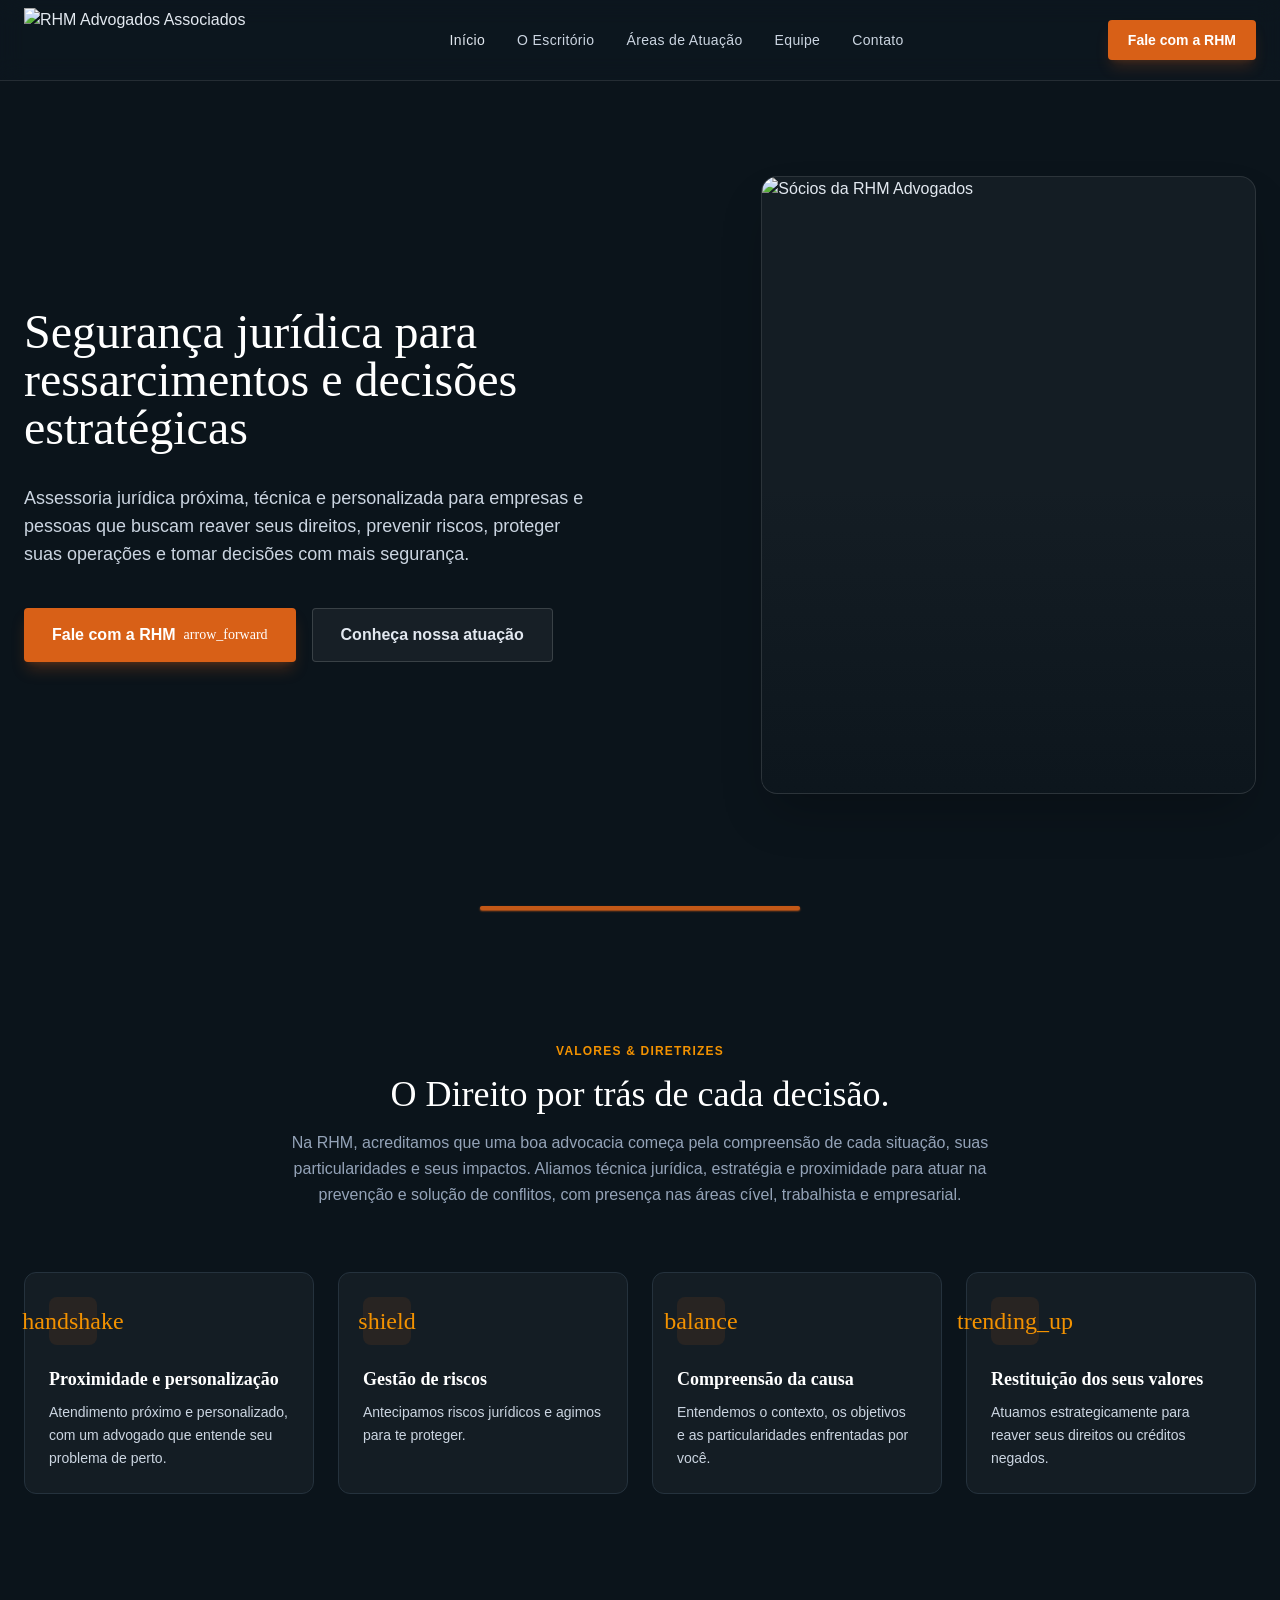
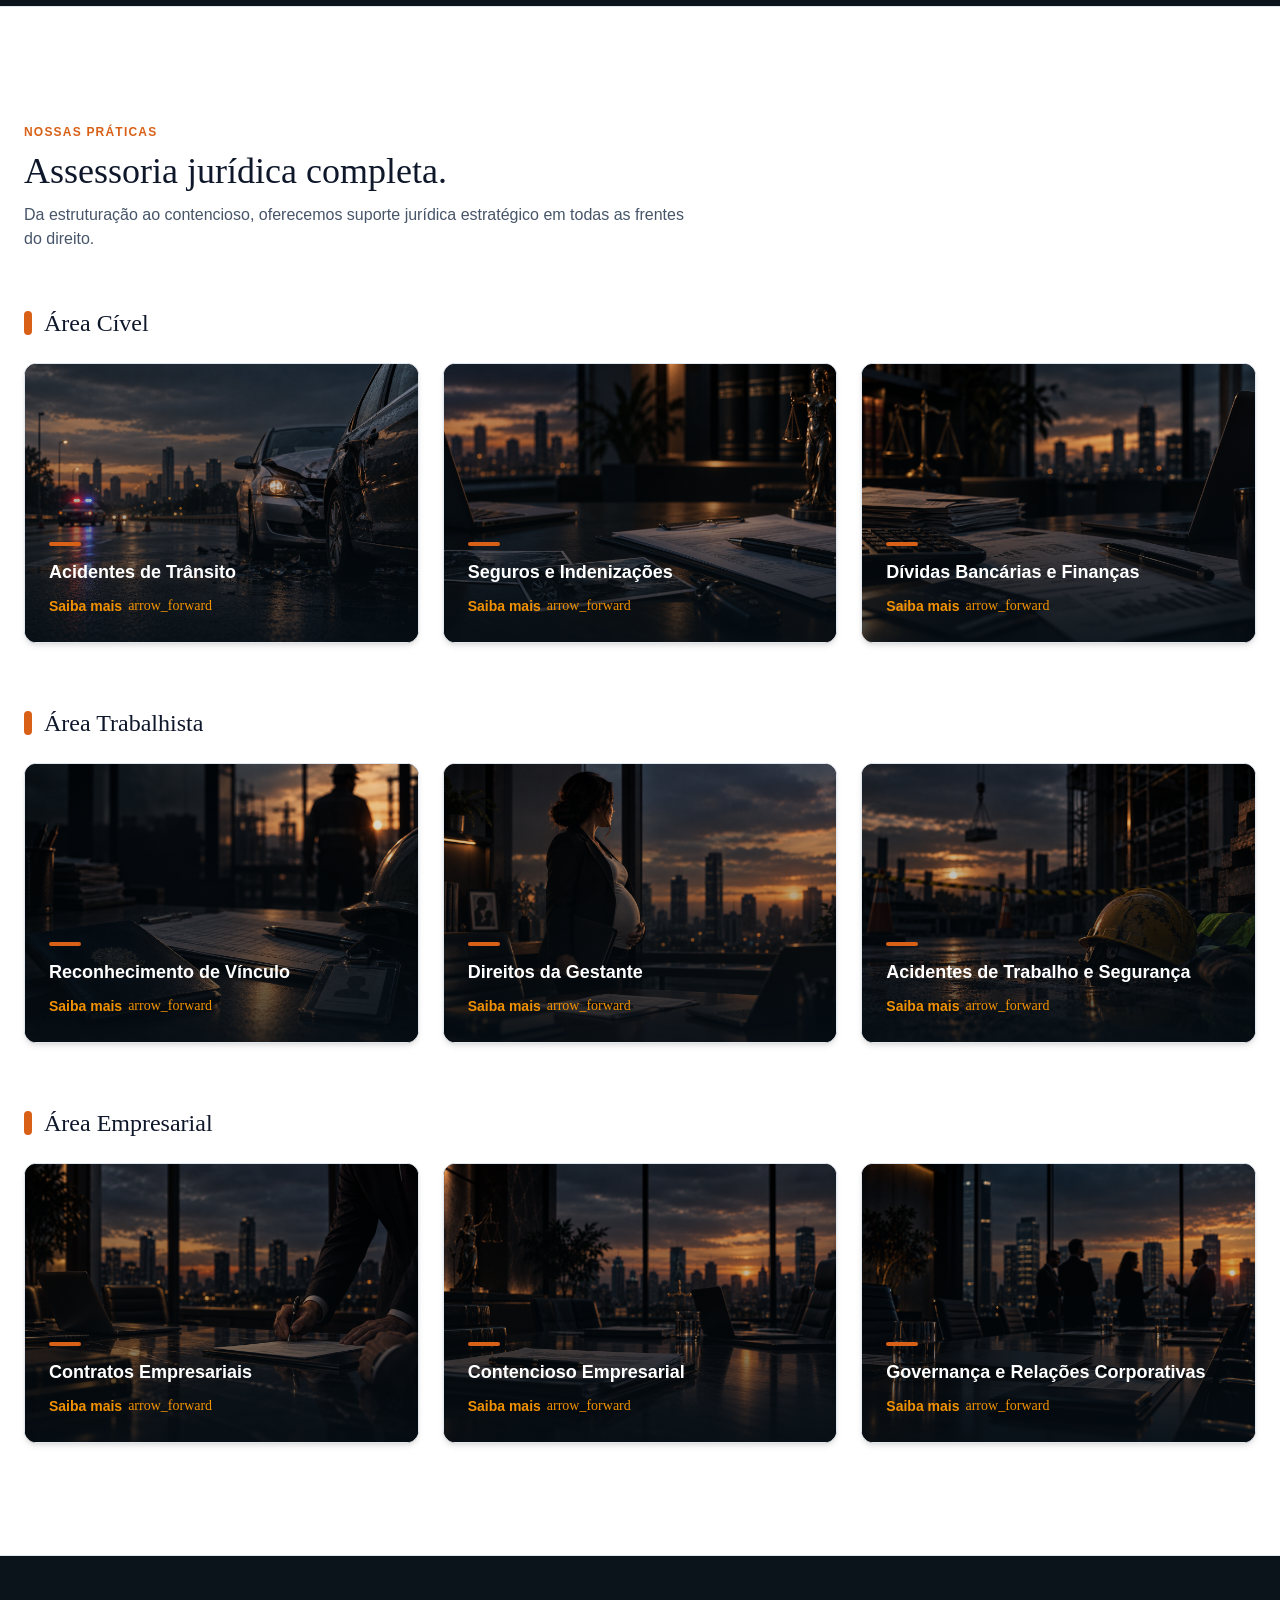
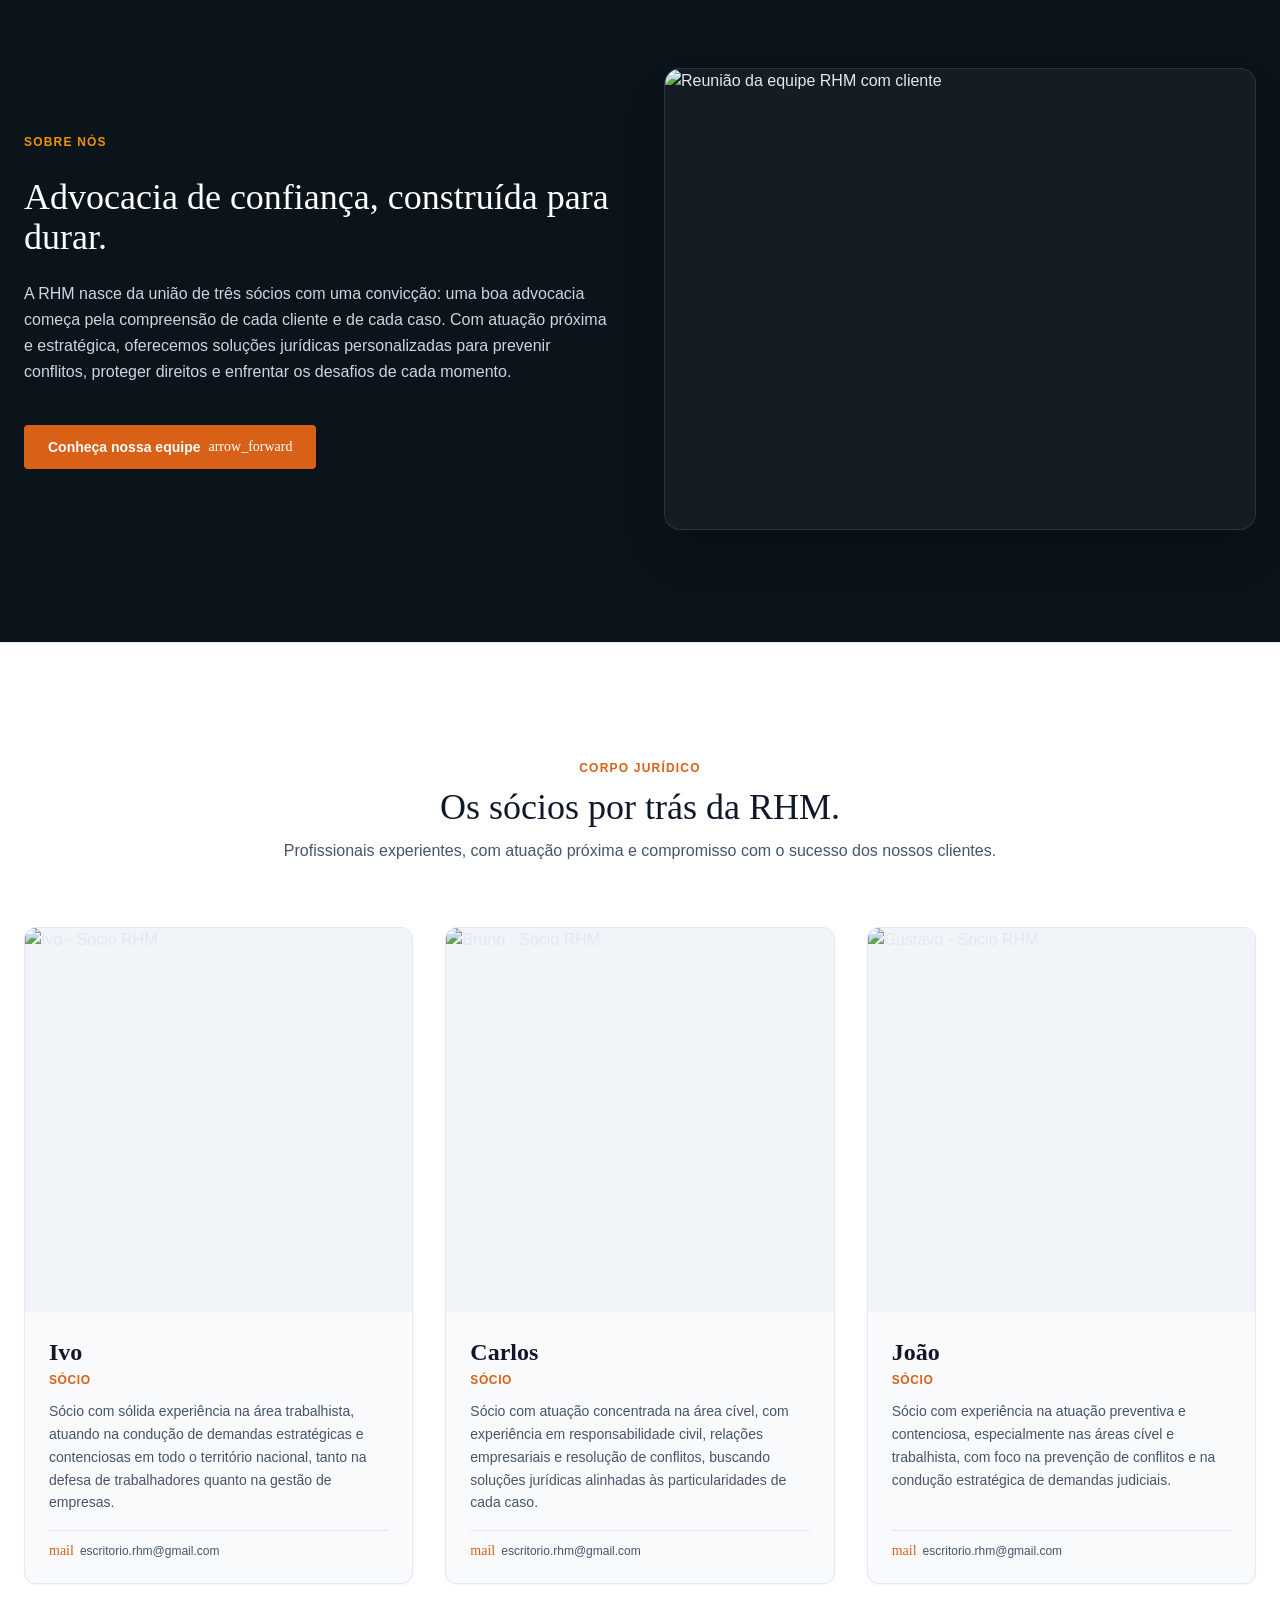
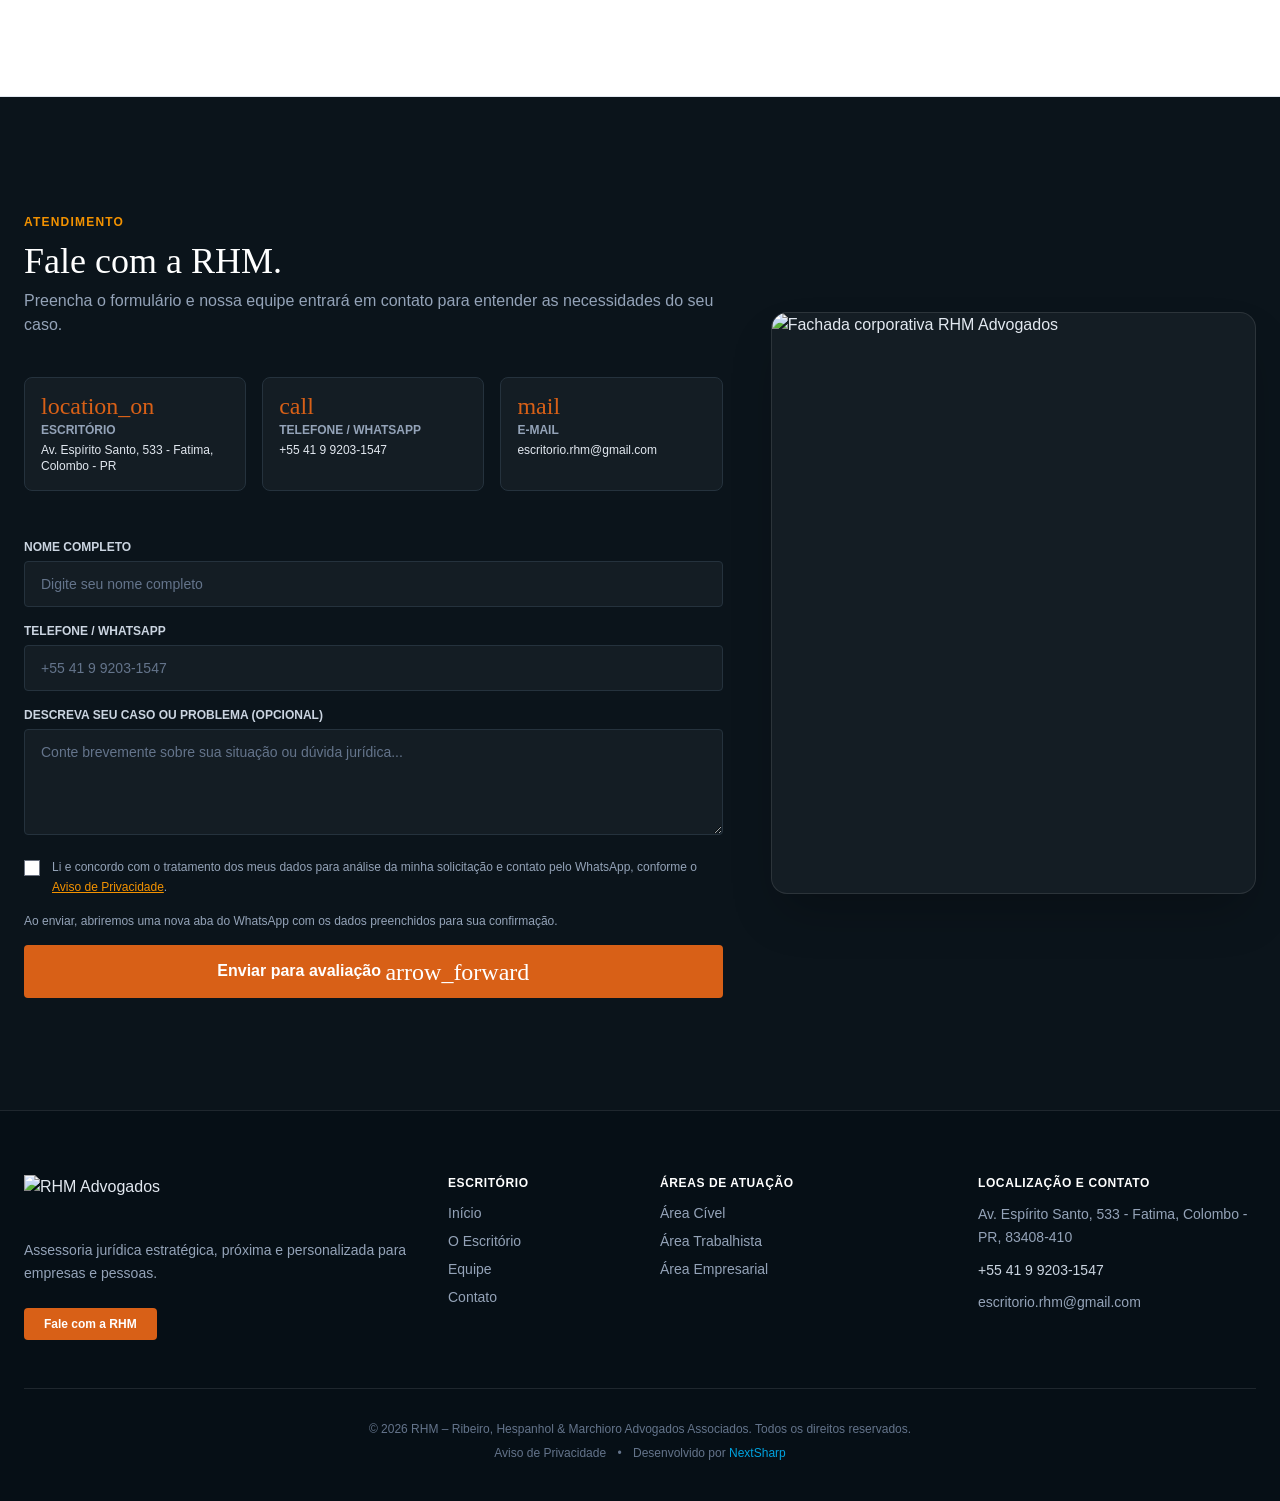
==== commit 559284ce: "Ajusta CTAs e consentimento LGPD da landing page" ====
--- a/index.html
+++ b/index.html
@@ -30,7 +30,7 @@
 </nav>
 <!-- CTA Header -->
 <div class="hidden sm:flex items-center">
-<a class="px-5 py-2.5 rounded text-sm font-semibold text-white bg-[#d86017] hover:bg-[#ba4801] shadow-lg shadow-[#d86017]/20 transition-all" href="#contato" data-whatsapp-cta>
+<a class="px-5 py-2.5 rounded text-sm font-semibold text-white bg-[#d86017] hover:bg-[#ba4801] shadow-lg shadow-[#d86017]/20 transition-all" href="#contato" data-form-cta>
                 Fale com a RHM
             </a>
 </div>
@@ -46,7 +46,7 @@
 <a class="block text-slate-300 hover:text-[#f39200]" href="#areas-de-atuacao">Áreas de Atuação</a>
 <a class="block text-slate-300 hover:text-[#f39200]" href="#equipe">Equipe</a>
 <a class="block text-slate-300 hover:text-[#f39200]" href="#contato">Contato</a>
-<a class="inline-block px-5 py-2.5 text-center w-full rounded text-sm font-semibold text-white bg-[#d86017]" href="#contato" data-whatsapp-cta>Fale com a RHM</a>
+<a class="inline-block px-5 py-2.5 text-center w-full rounded text-sm font-semibold text-white bg-[#d86017]" href="#contato" data-form-cta>Fale com a RHM</a>
 </div>
 </header>
 <main id="inicio" class="relative pt-20">
@@ -59,7 +59,7 @@
 <h1 class="text-3xl sm:text-4xl lg:text-5xl font-serif leading-[1.18] text-white font-normal">Segurança jurídica para ressarcimentos e decisões estratégicas</h1>
 <p class="text-base sm:text-lg text-slate-300 max-w-xl font-normal leading-relaxed">Assessoria jurídica próxima, técnica e personalizada para empresas e pessoas que buscam reaver seus direitos, prevenir riscos, proteger suas operações e tomar decisões com mais segurança.</p>
 <div class="flex flex-col sm:flex-row gap-4 pt-2">
-<a class="px-7 py-3.5 rounded bg-[#d86017] hover:bg-[#ba4801] text-white font-semibold text-center transition-all duration-200 shadow-lg shadow-[#d86017]/25 flex items-center justify-center gap-2" href="#contato" data-whatsapp-cta>
+<a class="px-7 py-3.5 rounded bg-[#d86017] hover:bg-[#ba4801] text-white font-semibold text-center transition-all duration-200 shadow-lg shadow-[#d86017]/25 flex items-center justify-center gap-2" href="#contato" data-form-cta>
                         Fale com a RHM
                         <span class="material-symbols-outlined text-sm">arrow_forward</span>
 </a>
@@ -141,17 +141,17 @@
 </div>
 <div class="grid grid-cols-1 md:grid-cols-2 lg:grid-cols-3 gap-6">
 <!-- Card 1 -->
-<div class="group relative rounded-xl overflow-hidden bg-[#060f16] border border-slate-200 hover:border-[#d86017]/50 shadow-md transition-all duration-300 hover:-translate-y-1 flex flex-col justify-end min-h-[280px] cursor-pointer" data-service-card="acidentes-transito" role="button" tabindex="0">
+<a class="group relative rounded-xl overflow-hidden bg-[#060f16] border border-slate-200 hover:border-[#d86017]/50 shadow-md transition-all duration-300 hover:-translate-y-1 flex flex-col justify-end min-h-[280px] cursor-pointer" href="acidentes-transito.html" aria-label="Saiba mais sobre acidentes de trânsito">
 <img alt="Acidentes de Trânsito" class="absolute inset-0 w-full h-full object-cover group-hover:scale-105 transition-transform duration-500" src="assets/areas-de-atuacao/acidentes-transito.png">
 <div class="absolute inset-0 bg-gradient-to-t from-[#060f16]/80 via-[#060f16]/30 to-transparent"></div>
 <div class="relative z-10 p-6">
 <div class="w-8 h-1 bg-[#d86017] rounded-full mb-3"></div>
 <h4 class="text-lg font-bold text-white mb-2">Acidentes de Trânsito</h4>
-<button class="inline-flex items-center gap-1.5 text-sm font-semibold text-[#f39200] hover:text-[#d86017] transition-colors" onclick="openModal('acidentes-transito')">
-                                    Saiba mais <span class="material-symbols-outlined text-sm">arrow_forward</span>
-</button>
-</div>
-</div>
+<span class="inline-flex items-center gap-1.5 text-sm font-semibold text-[#f39200] group-hover:text-[#d86017] transition-colors">
+                                    Saiba mais <span class="material-symbols-outlined text-sm">arrow_forward</span>
+</span>
+</div>
+</a>
 <!-- Card 2 -->
 <div class="group relative rounded-xl overflow-hidden bg-[#060f16] border border-slate-200 hover:border-[#d86017]/50 shadow-md transition-all duration-300 hover:-translate-y-1 flex flex-col justify-end min-h-[280px] cursor-pointer" data-service-card="seguros" role="button" tabindex="0">
 <img alt="Seguros e Indenizações" class="absolute inset-0 w-full h-full object-cover group-hover:scale-105 transition-transform duration-500" src="assets/areas-de-atuacao/seguros-indenizacoes.png">
@@ -381,16 +381,16 @@
 </div>
 <!-- Contatos Rápidos -->
 <div class="grid grid-cols-1 sm:grid-cols-3 gap-4 pt-2">
-<div class="p-4 rounded-lg bg-[#141d24] border border-[#25323d]">
+<a class="block p-4 rounded-lg bg-[#141d24] border border-[#25323d] hover:border-[#d86017]/50 transition-colors" href="https://www.google.com/maps/search/?api=1&amp;query=Av.%20Esp%C3%ADrito%20Santo%2C%20533%20-%20F%C3%A1tima%2C%20Colombo%20-%20PR" target="_blank" rel="noopener noreferrer" aria-label="Abrir endereço do escritório no Google Maps">
 <span class="material-symbols-outlined text-[#d86017] mb-1">location_on</span>
 <p class="text-xs text-slate-400 font-semibold uppercase">Escritório</p>
 <p class="text-xs text-slate-200 mt-1">Av. Espírito Santo, 533 - Fatima, Colombo - PR</p>
-</div>
-<div class="p-4 rounded-lg bg-[#141d24] border border-[#25323d]">
+</a>
+<a class="block p-4 rounded-lg bg-[#141d24] border border-[#25323d] hover:border-[#d86017]/50 transition-colors" href="#contato" data-form-cta aria-label="Ir para o formulário de contato">
 <span class="material-symbols-outlined text-[#d86017] mb-1">call</span>
 <p class="text-xs text-slate-400 font-semibold uppercase">Telefone / WhatsApp</p>
 <p class="text-xs text-slate-200 mt-1 font-medium">+55 41 9 9203-1547</p>
-</div>
+</a>
 <div class="p-4 rounded-lg bg-[#141d24] border border-[#25323d]">
 <span class="material-symbols-outlined text-[#d86017] mb-1">mail</span>
 <p class="text-xs text-slate-400 font-semibold uppercase">E-mail</p>
@@ -402,9 +402,10 @@
   <div><label class="block text-xs font-semibold uppercase text-slate-300 mb-1.5" for="nome">Nome completo</label><input class="w-full bg-[#141d24] border border-[#25323d] rounded px-4 py-3 text-sm text-white placeholder-slate-500 focus:outline-none focus:border-[#d86017]" id="nome" name="Nome" placeholder="Digite seu nome completo" required type="text"></div>
   <div><label class="block text-xs font-semibold uppercase text-slate-300 mb-1.5" for="telefone">Telefone / WhatsApp</label><input class="w-full bg-[#141d24] border border-[#25323d] rounded px-4 py-3 text-sm text-white placeholder-slate-500 focus:outline-none focus:border-[#d86017]" id="telefone" name="Telefone" placeholder="+55 41 9 9203-1547" required type="tel"></div>
   <div><label class="block text-xs font-semibold uppercase text-slate-300 mb-1.5" for="mensagem">Descreva seu caso ou problema (opcional)</label><textarea class="w-full bg-[#141d24] border border-[#25323d] rounded px-4 py-3 text-sm text-white placeholder-slate-500 focus:outline-none focus:border-[#d86017]" id="mensagem" name="Mensagem" placeholder="Conte brevemente sobre sua situação ou dúvida jurídica..." rows="4"></textarea></div>
+  <label class="flex items-start gap-3 cursor-pointer text-xs text-slate-400 leading-relaxed"><input class="mt-0.5 h-4 w-4 shrink-0 accent-[#d86017]" id="lgpd-consent" name="Consentimento LGPD" required type="checkbox" value="Aceito"><span>Li e concordo com o tratamento dos meus dados para análise da minha solicitação e contato pelo WhatsApp, conforme o <a class="text-[#f39200] hover:text-white underline" href="privacidade.html" target="_blank" rel="noopener noreferrer">Aviso de Privacidade</a>.</span></label>
   <p id="form-notice" class="text-xs text-slate-400">Ao enviar, abriremos uma nova aba do WhatsApp com os dados preenchidos para sua confirmação.</p>
   <p id="contact-status" class="text-sm text-[#f39200]" hidden aria-live="polite"></p>
-  <button class="w-full px-6 py-3.5 rounded bg-[#d86017] hover:bg-[#ba4801] text-white font-semibold transition-all" type="submit">Enviar pelo WhatsApp <span class="material-symbols-outlined align-middle text-base">arrow_forward</span></button>
+  <button class="w-full px-6 py-3.5 rounded bg-[#d86017] hover:bg-[#ba4801] text-white font-semibold transition-all" type="submit">Enviar para avaliação <span class="material-symbols-outlined align-middle text-base">arrow_forward</span></button>
 </form>
 </div>
 <!-- Direita: Imagem do edifício -->
@@ -427,7 +428,7 @@
                     Assessoria jurídica estratégica, próxima e personalizada para empresas e pessoas.
                 </p>
 <div class="pt-2">
-<a class="inline-block px-5 py-2 rounded text-xs font-semibold text-white bg-[#d86017] hover:bg-[#ba4801] transition-colors" href="#contato" data-whatsapp-cta>
+<a class="inline-block px-5 py-2 rounded text-xs font-semibold text-white bg-[#d86017] hover:bg-[#ba4801] transition-colors" href="#contato" data-form-cta>
                         Fale com a RHM
                     </a>
 </div>
@@ -462,7 +463,7 @@
 <!-- Bottom Line -->
 <div class="pt-8 text-center text-xs text-slate-500 space-y-2">
 <p class="">© 2026 RHM – Ribeiro, Hespanhol &amp; Marchioro Advogados Associados. Todos os direitos reservados.</p>
-<p class="">Desenvolvido por <a class="text-[#00a3e0] hover:underline font-medium" href="https://nextsharp.com.br/" rel="noopener noreferrer" target="_blank">NextSharp</a></p>
+<p><a class="hover:text-[#f39200] transition-colors" href="privacidade.html">Aviso de Privacidade</a> <span class="mx-2">•</span> Desenvolvido por <a class="text-[#00a3e0] hover:underline font-medium" href="https://nextsharp.com.br/" rel="noopener noreferrer" target="_blank">NextSharp</a></p>
 </div>
 </div>
 </footer>
@@ -485,7 +486,7 @@
 </div>
 <div class="pt-4 border-t border-white/10 flex flex-col sm:flex-row items-center justify-between gap-4">
 <span class="text-xs text-slate-400">Atendimento confidencial e personalizado.</span>
-<a class="w-full sm:w-auto px-6 py-2.5 rounded bg-[#d86017] hover:bg-[#ba4801] text-white text-xs font-semibold text-center uppercase tracking-wider transition-colors" href="#contato" id="modal-action-btn" data-whatsapp-cta>
+<a class="w-full sm:w-auto px-6 py-2.5 rounded bg-[#d86017] hover:bg-[#ba4801] text-white text-xs font-semibold text-center uppercase tracking-wider transition-colors" href="#contato" id="modal-action-btn" data-form-cta>
                 Agendar Consulta
             </a>
 </div>
--- a/assets/styles.css
+++ b/assets/styles.css
@@ -1 +1 @@
-*,:after,:before{--tw-border-spacing-x:0;--tw-border-spacing-y:0;--tw-translate-x:0;--tw-translate-y:0;--tw-rotate:0;--tw-skew-x:0;--tw-skew-y:0;--tw-scale-x:1;--tw-scale-y:1;--tw-pan-x: ;--tw-pan-y: ;--tw-pinch-zoom: ;--tw-scroll-snap-strictness:proximity;--tw-gradient-from-position: ;--tw-gradient-via-position: ;--tw-gradient-to-position: ;--tw-ordinal: ;--tw-slashed-zero: ;--tw-numeric-figure: ;--tw-numeric-spacing: ;--tw-numeric-fraction: ;--tw-ring-inset: ;--tw-ring-offset-width:0px;--tw-ring-offset-color:#fff;--tw-ring-color:rgba(59,130,246,.5);--tw-ring-offset-shadow:0 0 #0000;--tw-ring-shadow:0 0 #0000;--tw-shadow:0 0 #0000;--tw-shadow-colored:0 0 #0000;--tw-blur: ;--tw-brightness: ;--tw-contrast: ;--tw-grayscale: ;--tw-hue-rotate: ;--tw-invert: ;--tw-saturate: ;--tw-sepia: ;--tw-drop-shadow: ;--tw-backdrop-blur: ;--tw-backdrop-brightness: ;--tw-backdrop-contrast: ;--tw-backdrop-grayscale: ;--tw-backdrop-hue-rotate: ;--tw-backdrop-invert: ;--tw-backdrop-opacity: ;--tw-backdrop-saturate: ;--tw-backdrop-sepia: ;--tw-contain-size: ;--tw-contain-layout: ;--tw-contain-paint: ;--tw-contain-style: }::backdrop{--tw-border-spacing-x:0;--tw-border-spacing-y:0;--tw-translate-x:0;--tw-translate-y:0;--tw-rotate:0;--tw-skew-x:0;--tw-skew-y:0;--tw-scale-x:1;--tw-scale-y:1;--tw-pan-x: ;--tw-pan-y: ;--tw-pinch-zoom: ;--tw-scroll-snap-strictness:proximity;--tw-gradient-from-position: ;--tw-gradient-via-position: ;--tw-gradient-to-position: ;--tw-ordinal: ;--tw-slashed-zero: ;--tw-numeric-figure: ;--tw-numeric-spacing: ;--tw-numeric-fraction: ;--tw-ring-inset: ;--tw-ring-offset-width:0px;--tw-ring-offset-color:#fff;--tw-ring-color:rgba(59,130,246,.5);--tw-ring-offset-shadow:0 0 #0000;--tw-ring-shadow:0 0 #0000;--tw-shadow:0 0 #0000;--tw-shadow-colored:0 0 #0000;--tw-blur: ;--tw-brightness: ;--tw-contrast: ;--tw-grayscale: ;--tw-hue-rotate: ;--tw-invert: ;--tw-saturate: ;--tw-sepia: ;--tw-drop-shadow: ;--tw-backdrop-blur: ;--tw-backdrop-brightness: ;--tw-backdrop-contrast: ;--tw-backdrop-grayscale: ;--tw-backdrop-hue-rotate: ;--tw-backdrop-invert: ;--tw-backdrop-opacity: ;--tw-backdrop-saturate: ;--tw-backdrop-sepia: ;--tw-contain-size: ;--tw-contain-layout: ;--tw-contain-paint: ;--tw-contain-style: }/*! tailwindcss v3.4.17 | MIT License | https://tailwindcss.com*/*,:after,:before{box-sizing:border-box;border:0 solid #e5e7eb}:after,:before{--tw-content:""}:host,html{line-height:1.5;-webkit-text-size-adjust:100%;-moz-tab-size:4;-o-tab-size:4;tab-size:4;font-family:Hanken Grotesk,sans-serif;font-feature-settings:normal;font-variation-settings:normal;-webkit-tap-highlight-color:transparent}body{margin:0;line-height:inherit}hr{height:0;color:inherit;border-top-width:1px}abbr:where([title]){-webkit-text-decoration:underline dotted;text-decoration:underline dotted}h1,h2,h3,h4,h5,h6{font-size:inherit;font-weight:inherit}a{color:inherit;text-decoration:inherit}b,strong{font-weight:bolder}code,kbd,pre,samp{font-family:ui-monospace,SFMono-Regular,Menlo,Monaco,Consolas,Liberation Mono,Courier New,monospace;font-feature-settings:normal;font-variation-settings:normal;font-size:1em}small{font-size:80%}sub,sup{font-size:75%;line-height:0;position:relative;vertical-align:baseline}sub{bottom:-.25em}sup{top:-.5em}table{text-indent:0;border-color:inherit;border-collapse:collapse}button,input,optgroup,select,textarea{font-family:inherit;font-feature-settings:inherit;font-variation-settings:inherit;font-size:100%;font-weight:inherit;line-height:inherit;letter-spacing:inherit;color:inherit;margin:0;padding:0}button,select{text-transform:none}button,input:where([type=button]),input:where([type=reset]),input:where([type=submit]){-webkit-appearance:button;background-color:transparent;background-image:none}:-moz-focusring{outline:auto}:-moz-ui-invalid{box-shadow:none}progress{vertical-align:baseline}::-webkit-inner-spin-button,::-webkit-outer-spin-button{height:auto}[type=search]{-webkit-appearance:textfield;outline-offset:-2px}::-webkit-search-decoration{-webkit-appearance:none}::-webkit-file-upload-button{-webkit-appearance:button;font:inherit}summary{display:list-item}blockquote,dd,dl,figure,h1,h2,h3,h4,h5,h6,hr,p,pre{margin:0}fieldset{margin:0}fieldset,legend{padding:0}menu,ol,ul{list-style:none;margin:0;padding:0}dialog{padding:0}textarea{resize:vertical}input::-moz-placeholder,textarea::-moz-placeholder{opacity:1;color:#9ca3af}input::placeholder,textarea::placeholder{opacity:1;color:#9ca3af}[role=button],button{cursor:pointer}:disabled{cursor:default}audio,canvas,embed,iframe,img,object,svg,video{display:block;vertical-align:middle}img,video{max-width:100%;height:auto}[hidden]:where(:not([hidden=until-found])){display:none}[multiple],[type=date],[type=datetime-local],[type=email],[type=month],[type=number],[type=password],[type=search],[type=tel],[type=text],[type=time],[type=url],[type=week],input:where(:not([type])),select,textarea{-webkit-appearance:none;-moz-appearance:none;appearance:none;background-color:#fff;border-color:#6b7280;border-width:1px;border-radius:0;padding:.5rem .75rem;font-size:1rem;line-height:1.5rem;--tw-shadow:0 0 #0000}[multiple]:focus,[type=date]:focus,[type=datetime-local]:focus,[type=email]:focus,[type=month]:focus,[type=number]:focus,[type=password]:focus,[type=search]:focus,[type=tel]:focus,[type=text]:focus,[type=time]:focus,[type=url]:focus,[type=week]:focus,input:where(:not([type])):focus,select:focus,textarea:focus{outline:2px solid transparent;outline-offset:2px;--tw-ring-inset:var(--tw-empty,/*!*/ /*!*/);--tw-ring-offset-width:0px;--tw-ring-offset-color:#fff;--tw-ring-color:#2563eb;--tw-ring-offset-shadow:var(--tw-ring-inset) 0 0 0 var(--tw-ring-offset-width) var(--tw-ring-offset-color);--tw-ring-shadow:var(--tw-ring-inset) 0 0 0 calc(1px + var(--tw-ring-offset-width)) var(--tw-ring-color);box-shadow:var(--tw-ring-offset-shadow),var(--tw-ring-shadow),var(--tw-shadow);border-color:#2563eb}input::-moz-placeholder,textarea::-moz-placeholder{color:#6b7280;opacity:1}input::placeholder,textarea::placeholder{color:#6b7280;opacity:1}::-webkit-datetime-edit-fields-wrapper{padding:0}::-webkit-date-and-time-value{min-height:1.5em;text-align:inherit}::-webkit-datetime-edit{display:inline-flex}::-webkit-datetime-edit,::-webkit-datetime-edit-day-field,::-webkit-datetime-edit-hour-field,::-webkit-datetime-edit-meridiem-field,::-webkit-datetime-edit-millisecond-field,::-webkit-datetime-edit-minute-field,::-webkit-datetime-edit-month-field,::-webkit-datetime-edit-second-field,::-webkit-datetime-edit-year-field{padding-top:0;padding-bottom:0}select{background-image:url("data:image/svg+xml;charset=utf-8,%3Csvg xmlns='http://www.w3.org/2000/svg' fill='none' viewBox='0 0 20 20'%3E%3Cpath stroke='%236b7280' stroke-linecap='round' stroke-linejoin='round' stroke-width='1.5' d='m6 8 4 4 4-4'/%3E%3C/svg%3E");background-position:right .5rem center;background-repeat:no-repeat;background-size:1.5em 1.5em;padding-right:2.5rem;-webkit-print-color-adjust:exact;print-color-adjust:exact}[multiple],[size]:where(select:not([size="1"])){background-image:none;background-position:0 0;background-repeat:unset;background-size:initial;padding-right:.75rem;-webkit-print-color-adjust:unset;print-color-adjust:unset}[type=checkbox],[type=radio]{-webkit-appearance:none;-moz-appearance:none;appearance:none;padding:0;-webkit-print-color-adjust:exact;print-color-adjust:exact;display:inline-block;vertical-align:middle;background-origin:border-box;-webkit-user-select:none;-moz-user-select:none;user-select:none;flex-shrink:0;height:1rem;width:1rem;color:#2563eb;background-color:#fff;border-color:#6b7280;border-width:1px;--tw-shadow:0 0 #0000}[type=checkbox]{border-radius:0}[type=radio]{border-radius:100%}[type=checkbox]:focus,[type=radio]:focus{outline:2px solid transparent;outline-offset:2px;--tw-ring-inset:var(--tw-empty,/*!*/ /*!*/);--tw-ring-offset-width:2px;--tw-ring-offset-color:#fff;--tw-ring-color:#2563eb;--tw-ring-offset-shadow:var(--tw-ring-inset) 0 0 0 var(--tw-ring-offset-width) var(--tw-ring-offset-color);--tw-ring-shadow:var(--tw-ring-inset) 0 0 0 calc(2px + var(--tw-ring-offset-width)) var(--tw-ring-color);box-shadow:var(--tw-ring-offset-shadow),var(--tw-ring-shadow),var(--tw-shadow)}[type=checkbox]:checked,[type=radio]:checked{border-color:transparent;background-color:currentColor;background-size:100% 100%;background-position:50%;background-repeat:no-repeat}[type=checkbox]:checked{background-image:url("data:image/svg+xml;charset=utf-8,%3Csvg xmlns='http://www.w3.org/2000/svg' fill='%23fff' viewBox='0 0 16 16'%3E%3Cpath d='M12.207 4.793a1 1 0 0 1 0 1.414l-5 5a1 1 0 0 1-1.414 0l-2-2a1 1 0 0 1 1.414-1.414L6.5 9.086l4.293-4.293a1 1 0 0 1 1.414 0'/%3E%3C/svg%3E")}@media (forced-colors:active) {[type=checkbox]:checked{-webkit-appearance:auto;-moz-appearance:auto;appearance:auto}}[type=radio]:checked{background-image:url("data:image/svg+xml;charset=utf-8,%3Csvg xmlns='http://www.w3.org/2000/svg' fill='%23fff' viewBox='0 0 16 16'%3E%3Ccircle cx='8' cy='8' r='3'/%3E%3C/svg%3E")}@media (forced-colors:active) {[type=radio]:checked{-webkit-appearance:auto;-moz-appearance:auto;appearance:auto}}[type=checkbox]:checked:focus,[type=checkbox]:checked:hover,[type=radio]:checked:focus,[type=radio]:checked:hover{border-color:transparent;background-color:currentColor}[type=checkbox]:indeterminate{background-image:url("data:image/svg+xml;charset=utf-8,%3Csvg xmlns='http://www.w3.org/2000/svg' fill='none' viewBox='0 0 16 16'%3E%3Cpath stroke='%23fff' stroke-linecap='round' stroke-linejoin='round' stroke-width='2' d='M4 8h8'/%3E%3C/svg%3E");border-color:transparent;background-color:currentColor;background-size:100% 100%;background-position:50%;background-repeat:no-repeat}@media (forced-colors:active) {[type=checkbox]:indeterminate{-webkit-appearance:auto;-moz-appearance:auto;appearance:auto}}[type=checkbox]:indeterminate:focus,[type=checkbox]:indeterminate:hover{border-color:transparent;background-color:currentColor}[type=file]{background:unset;border-color:inherit;border-width:0;border-radius:0;padding:0;font-size:unset;line-height:inherit}[type=file]:focus{outline:1px solid ButtonText;outline:1px auto -webkit-focus-ring-color}.fixed{position:fixed}.absolute{position:absolute}.relative{position:relative}.inset-0{inset:0}.inset-x-0{left:0;right:0}.right-5{right:1.25rem}.top-0{top:0}.top-5{top:1.25rem}.z-10{z-index:10}.z-50{z-index:50}.z-\[100\]{z-index:100}.mx-auto{margin-left:auto;margin-right:auto}.mb-1{margin-bottom:.25rem}.mb-1\.5{margin-bottom:.375rem}.mb-14{margin-bottom:3.5rem}.mb-16{margin-bottom:4rem}.mb-2{margin-bottom:.5rem}.mb-3{margin-bottom:.75rem}.mb-4{margin-bottom:1rem}.mb-5{margin-bottom:1.25rem}.mb-6{margin-bottom:1.5rem}.mt-0\.5{margin-top:.125rem}.mt-1{margin-top:.25rem}.mt-2{margin-top:.5rem}.mt-3{margin-top:.75rem}.mt-4{margin-top:1rem}.block{display:block}.inline-block{display:inline-block}.flex{display:flex}.inline-flex{display:inline-flex}.grid{display:grid}.hidden{display:none}.aspect-\[4\/5\]{aspect-ratio:4/5}.h-1{height:.25rem}.h-12{height:3rem}.h-14{height:3.5rem}.h-20{height:5rem}.h-6{height:1.5rem}.h-96{height:24rem}.h-\[400px\]{height:400px}.h-\[450px\]{height:450px}.h-full{height:100%}.min-h-\[280px\]{min-height:280px}.min-h-\[85vh\]{min-height:85vh}.w-12{width:3rem}.w-2{width:.5rem}.w-72{width:18rem}.w-8{width:2rem}.w-auto{width:auto}.w-full{width:100%}.max-w-2xl{max-width:42rem}.max-w-3xl{max-width:48rem}.max-w-7xl{max-width:80rem}.max-w-md{max-width:28rem}.max-w-sm{max-width:24rem}.max-w-xl{max-width:36rem}.flex-1{flex:1 1 0%}.shrink-0{flex-shrink:0}.cursor-pointer{cursor:pointer}.grid-cols-1{grid-template-columns:repeat(1,minmax(0,1fr))}.flex-col{flex-direction:column}.items-start{align-items:flex-start}.items-center{align-items:center}.justify-end{justify-content:flex-end}.justify-center{justify-content:center}.justify-between{justify-content:space-between}.gap-1\.5{gap:.375rem}.gap-10{gap:2.5rem}.gap-12{gap:3rem}.gap-2{gap:.5rem}.gap-3{gap:.75rem}.gap-4{gap:1rem}.gap-6{gap:1.5rem}.gap-8{gap:2rem}.space-y-16>:not([hidden])~:not([hidden]){--tw-space-y-reverse:0;margin-top:calc(4rem*(1 - var(--tw-space-y-reverse)));margin-bottom:calc(4rem*var(--tw-space-y-reverse))}.space-y-2>:not([hidden])~:not([hidden]){--tw-space-y-reverse:0;margin-top:calc(.5rem*(1 - var(--tw-space-y-reverse)));margin-bottom:calc(.5rem*var(--tw-space-y-reverse))}.space-y-3>:not([hidden])~:not([hidden]){--tw-space-y-reverse:0;margin-top:calc(.75rem*(1 - var(--tw-space-y-reverse)));margin-bottom:calc(.75rem*var(--tw-space-y-reverse))}.space-y-4>:not([hidden])~:not([hidden]){--tw-space-y-reverse:0;margin-top:calc(1rem*(1 - var(--tw-space-y-reverse)));margin-bottom:calc(1rem*var(--tw-space-y-reverse))}.space-y-6>:not([hidden])~:not([hidden]){--tw-space-y-reverse:0;margin-top:calc(1.5rem*(1 - var(--tw-space-y-reverse)));margin-bottom:calc(1.5rem*var(--tw-space-y-reverse))}.space-y-8>:not([hidden])~:not([hidden]){--tw-space-y-reverse:0;margin-top:calc(2rem*(1 - var(--tw-space-y-reverse)));margin-bottom:calc(2rem*var(--tw-space-y-reverse))}.overflow-hidden{overflow:hidden}.break-all{word-break:break-all}.rounded{border-radius:.25rem}.rounded-2xl{border-radius:1rem}.rounded-full{border-radius:9999px}.rounded-lg{border-radius:.5rem}.rounded-xl{border-radius:.75rem}.border{border-width:1px}.border-y{border-top-width:1px}.border-b,.border-y{border-bottom-width:1px}.border-t{border-top-width:1px}.border-\[\#25323d\]{--tw-border-opacity:1;border-color:rgb(37 50 61/var(--tw-border-opacity,1))}.border-slate-200{--tw-border-opacity:1;border-color:rgb(226 232 240/var(--tw-border-opacity,1))}.border-white\/10{border-color:hsla(0,0%,100%,.1)}.border-white\/15{border-color:hsla(0,0%,100%,.15)}.bg-\[\#060f16\]{--tw-bg-opacity:1;background-color:rgb(6 15 22/var(--tw-bg-opacity,1))}.bg-\[\#060f16\]\/85{background-color:rgba(6,15,22,.85)}.bg-\[\#0b141b\]{--tw-bg-opacity:1;background-color:rgb(11 20 27/var(--tw-bg-opacity,1))}.bg-\[\#141d24\]{--tw-bg-opacity:1;background-color:rgb(20 29 36/var(--tw-bg-opacity,1))}.bg-\[\#d86017\]{--tw-bg-opacity:1;background-color:rgb(216 96 23/var(--tw-bg-opacity,1))}.bg-\[\#d86017\]\/10{background-color:rgba(216,96,23,.1)}.bg-\[\#f8fafc\]{--tw-bg-opacity:1;background-color:rgb(248 250 252/var(--tw-bg-opacity,1))}.bg-slate-100{--tw-bg-opacity:1;background-color:rgb(241 245 249/var(--tw-bg-opacity,1))}.bg-white{--tw-bg-opacity:1;background-color:rgb(255 255 255/var(--tw-bg-opacity,1))}.bg-white\/5{background-color:hsla(0,0%,100%,.05)}.bg-gradient-to-t{background-image:linear-gradient(to top,var(--tw-gradient-stops))}.from-\[\#060f16\]\/80{--tw-gradient-from:rgba(6,15,22,.8) var(--tw-gradient-from-position);--tw-gradient-to:rgba(6,15,22,0) var(--tw-gradient-to-position);--tw-gradient-stops:var(--tw-gradient-from),var(--tw-gradient-to)}.from-\[\#0b141b\]\/80{--tw-gradient-from:rgba(11,20,27,.8) var(--tw-gradient-from-position);--tw-gradient-to:rgba(11,20,27,0) var(--tw-gradient-to-position);--tw-gradient-stops:var(--tw-gradient-from),var(--tw-gradient-to)}.via-\[\#060f16\]\/30{--tw-gradient-to:rgba(6,15,22,0) var(--tw-gradient-to-position);--tw-gradient-stops:var(--tw-gradient-from),rgba(6,15,22,.3) var(--tw-gradient-via-position),var(--tw-gradient-to)}.via-transparent{--tw-gradient-to:transparent var(--tw-gradient-to-position);--tw-gradient-stops:var(--tw-gradient-from),transparent var(--tw-gradient-via-position),var(--tw-gradient-to)}.to-transparent{--tw-gradient-to:transparent var(--tw-gradient-to-position)}.object-contain{-o-object-fit:contain;object-fit:contain}.object-cover{-o-object-fit:cover;object-fit:cover}.object-center{-o-object-position:center;object-position:center}.object-top{-o-object-position:top;object-position:top}.p-1{padding:.25rem}.p-2{padding:.5rem}.p-4{padding:1rem}.p-6{padding:1.5rem}.px-4{padding-left:1rem;padding-right:1rem}.px-5{padding-left:1.25rem;padding-right:1.25rem}.px-6{padding-left:1.5rem;padding-right:1.5rem}.px-7{padding-left:1.75rem;padding-right:1.75rem}.py-12{padding-top:3rem;padding-bottom:3rem}.py-2{padding-top:.5rem;padding-bottom:.5rem}.py-2\.5{padding-top:.625rem;padding-bottom:.625rem}.py-20{padding-top:5rem;padding-bottom:5rem}.py-3{padding-top:.75rem;padding-bottom:.75rem}.py-3\.5{padding-top:.875rem;padding-bottom:.875rem}.py-4{padding-top:1rem;padding-bottom:1rem}.py-5{padding-top:1.25rem;padding-bottom:1.25rem}.pb-10{padding-bottom:2.5rem}.pb-12{padding-bottom:3rem}.pt-16{padding-top:4rem}.pt-2{padding-top:.5rem}.pt-20{padding-top:5rem}.pt-3{padding-top:.75rem}.pt-4{padding-top:1rem}.pt-8{padding-top:2rem}.text-center{text-align:center}.align-middle{vertical-align:middle}.font-sans{font-family:Hanken Grotesk,sans-serif}.font-serif{font-family:Libre Caslon Text,serif}.text-2xl{font-size:1.5rem;line-height:2rem}.text-3xl{font-size:1.875rem;line-height:2.25rem}.text-base{font-size:1rem;line-height:1.5rem}.text-lg{font-size:1.125rem;line-height:1.75rem}.text-sm{font-size:.875rem;line-height:1.25rem}.text-xl{font-size:1.25rem;line-height:1.75rem}.text-xs{font-size:.75rem;line-height:1rem}.font-bold{font-weight:700}.font-medium{font-weight:500}.font-normal{font-weight:400}.font-semibold{font-weight:600}.uppercase{text-transform:uppercase}.leading-\[1\.18\]{line-height:1.18}.leading-relaxed{line-height:1.625}.leading-tight{line-height:1.25}.tracking-wide{letter-spacing:.025em}.tracking-wider{letter-spacing:.05em}.tracking-widest{letter-spacing:.1em}.text-\[\#00a3e0\]{--tw-text-opacity:1;color:rgb(0 163 224/var(--tw-text-opacity,1))}.text-\[\#0f172a\]{--tw-text-opacity:1;color:rgb(15 23 42/var(--tw-text-opacity,1))}.text-\[\#d86017\]{--tw-text-opacity:1;color:rgb(216 96 23/var(--tw-text-opacity,1))}.text-\[\#f39200\]{--tw-text-opacity:1;color:rgb(243 146 0/var(--tw-text-opacity,1))}.text-slate-200{--tw-text-opacity:1;color:rgb(226 232 240/var(--tw-text-opacity,1))}.text-slate-300{--tw-text-opacity:1;color:rgb(203 213 225/var(--tw-text-opacity,1))}.text-slate-400{--tw-text-opacity:1;color:rgb(148 163 184/var(--tw-text-opacity,1))}.text-slate-500{--tw-text-opacity:1;color:rgb(100 116 139/var(--tw-text-opacity,1))}.text-slate-600{--tw-text-opacity:1;color:rgb(71 85 105/var(--tw-text-opacity,1))}.text-white{--tw-text-opacity:1;color:rgb(255 255 255/var(--tw-text-opacity,1))}.antialiased{-webkit-font-smoothing:antialiased;-moz-osx-font-smoothing:grayscale}.placeholder-slate-500::-moz-placeholder{--tw-placeholder-opacity:1;color:rgb(100 116 139/var(--tw-placeholder-opacity,1))}.placeholder-slate-500::placeholder{--tw-placeholder-opacity:1;color:rgb(100 116 139/var(--tw-placeholder-opacity,1))}.opacity-90{opacity:.9}.shadow-2xl{--tw-shadow:0 25px 50px -12px rgba(0,0,0,.25);--tw-shadow-colored:0 25px 50px -12px var(--tw-shadow-color)}.shadow-2xl,.shadow-lg{box-shadow:var(--tw-ring-offset-shadow,0 0 #0000),var(--tw-ring-shadow,0 0 #0000),var(--tw-shadow)}.shadow-lg{--tw-shadow:0 10px 15px -3px rgba(0,0,0,.1),0 4px 6px -4px rgba(0,0,0,.1);--tw-shadow-colored:0 10px 15px -3px var(--tw-shadow-color),0 4px 6px -4px var(--tw-shadow-color)}.shadow-md{--tw-shadow:0 4px 6px -1px rgba(0,0,0,.1),0 2px 4px -2px rgba(0,0,0,.1);--tw-shadow-colored:0 4px 6px -1px var(--tw-shadow-color),0 2px 4px -2px var(--tw-shadow-color)}.shadow-md,.shadow-sm{box-shadow:var(--tw-ring-offset-shadow,0 0 #0000),var(--tw-ring-shadow,0 0 #0000),var(--tw-shadow)}.shadow-sm{--tw-shadow:0 1px 2px 0 rgba(0,0,0,.05);--tw-shadow-colored:0 1px 2px 0 var(--tw-shadow-color)}.shadow-\[\#d86017\]{--tw-shadow-color:#d86017;--tw-shadow:var(--tw-shadow-colored)}.shadow-\[\#d86017\]\/20{--tw-shadow-color:rgba(216,96,23,.2);--tw-shadow:var(--tw-shadow-colored)}.shadow-\[\#d86017\]\/25{--tw-shadow-color:rgba(216,96,23,.25);--tw-shadow:var(--tw-shadow-colored)}.blur{--tw-blur:blur(8px);filter:var(--tw-blur) var(--tw-brightness) var(--tw-contrast) var(--tw-grayscale) var(--tw-hue-rotate) var(--tw-invert) var(--tw-saturate) var(--tw-sepia) var(--tw-drop-shadow)}.backdrop-blur-sm{--tw-backdrop-blur:blur(4px)}.backdrop-blur-sm,.backdrop-filter{-webkit-backdrop-filter:var(--tw-backdrop-blur) var(--tw-backdrop-brightness) var(--tw-backdrop-contrast) var(--tw-backdrop-grayscale) var(--tw-backdrop-hue-rotate) var(--tw-backdrop-invert) var(--tw-backdrop-opacity) var(--tw-backdrop-saturate) var(--tw-backdrop-sepia);backdrop-filter:var(--tw-backdrop-blur) var(--tw-backdrop-brightness) var(--tw-backdrop-contrast) var(--tw-backdrop-grayscale) var(--tw-backdrop-hue-rotate) var(--tw-backdrop-invert) var(--tw-backdrop-opacity) var(--tw-backdrop-saturate) var(--tw-backdrop-sepia)}.transition-all{transition-property:all;transition-timing-function:cubic-bezier(.4,0,.2,1);transition-duration:.15s}.transition-colors{transition-property:color,background-color,border-color,text-decoration-color,fill,stroke;transition-timing-function:cubic-bezier(.4,0,.2,1);transition-duration:.15s}.transition-shadow{transition-property:box-shadow;transition-timing-function:cubic-bezier(.4,0,.2,1);transition-duration:.15s}.transition-transform{transition-property:transform;transition-timing-function:cubic-bezier(.4,0,.2,1);transition-duration:.15s}.duration-200{transition-duration:.2s}.duration-300{transition-duration:.3s}.duration-500{transition-duration:.5s}html{scroll-behavior:smooth;scroll-padding-top:100px}body{min-width:320px}img{max-width:100%}[hidden]{display:none!important}[id^=area-],section[id]{scroll-margin-top:100px}:focus-visible{outline:2px solid #f39200;outline-offset:5px}input:focus-visible,select:focus-visible,textarea:focus-visible{outline-offset:2px}.skip-link{position:fixed;top:-100px;left:16px;z-index:100;padding:12px 20px;background:#fff;color:#0b141b}.skip-link:focus{top:12px}.material-symbols-outlined{font-family:Material Symbols Outlined;font-weight:400;font-style:normal;font-size:24px;line-height:1;letter-spacing:normal;text-transform:none;display:inline-block;white-space:nowrap;word-wrap:normal;direction:ltr;-webkit-font-smoothing:antialiased;font-feature-settings:"liga"}.material-symbols-outlined.text-sm{font-size:14px}.material-symbols-outlined.text-3xl{font-size:30px}.mobile-nav{padding:8px 24px 24px;border-top:1px solid #54443480;max-height:calc(100dvh - 85px);overflow-y:auto}.mobile-nav a{display:block;padding:12px 0}.mobile-nav a:hover{color:#f39200}.mobile-nav a:last-child{background:#f39200;color:#fff;text-align:center;margin-top:12px}.mobile-menu-toggle{min-height:44px;min-width:44px;align-items:center;justify-content:center}.hero-media{flex-basis:0;flex-shrink:1}.hero-media img{-o-object-position:center;object-position:center}.form-notice{font-size:14px;line-height:1.6;color:#41484e}.form-helper{margin-top:8px;color:#59636b;font-size:13px;line-height:1.5}.form-choice-group{min-width:0}.form-choice-options{display:flex;flex-wrap:wrap;gap:12px}.vehicle-options{display:grid;grid-template-columns:repeat(2,minmax(0,1fr));gap:12px}.form-choice{display:flex;min-height:44px;align-items:center;gap:10px;padding:10px 14px;border:1px solid rgba(84,68,52,.3);cursor:pointer;transition:border-color .2s,background-color .2s}.form-choice:has(input:checked),.form-choice:hover{border-color:#f39200;background:#fff8ed}.form-choice input{flex:0 0 auto}.contact-status{padding:16px;background:#fff6e8;border-left:3px solid #f39200;font-size:15px;line-height:1.6}.content-dialog{width:min(620px,calc(100% - 32px));max-height:85dvh;padding:36px;background:#f8f9fa;color:#0b141b;border:1px solid #54443433}.content-dialog::backdrop{background:#060f16c9}.content-dialog h2{font:400 30px/1.3 Libre Caslon Text,Georgia,serif;margin:24px 0}.content-dialog p{font-size:18px;line-height:1.7;margin-bottom:24px}.dialog-close{display:block;margin-left:auto;padding:8px 12px;border:1px solid #54443455}.dialog-contact{display:inline-block;padding:12px 20px;color:#fff;background:#f39200}@media (min-width:768px){.hero-media{min-width:0}}@media (max-width:1023px){.desktop-nav{display:none}.mobile-menu-toggle{display:inline-flex}}@media (min-width:1024px){.mobile-menu-toggle,.mobile-nav{display:none}}@media (max-width:767px){:root{--mobile-gutter:24px}.px-gutter{padding-left:var(--mobile-gutter);padding-right:var(--mobile-gutter)}.py-section-padding-vertical{padding-top:72px;padding-bottom:72px}.hero-section{padding-top:128px;padding-bottom:64px;min-height:auto;gap:40px}.hero-media{flex:none;height:auto;aspect-ratio:4/5}.hero-section h1{font-size:clamp(32px,7.6vw,48px)}.text-headline-md{font-size:32px}.text-display-lg-mobile{overflow-wrap:break-word}.max-w-container-max{min-width:0}.vehicle-options{grid-template-columns:1fr}}@media (prefers-reduced-motion:reduce){html{scroll-behavior:auto}*,:after,:before{transition-duration:.01ms!important;animation-duration:.01ms!important}}.selection\:bg-\[\#d86017\] ::-moz-selection{--tw-bg-opacity:1;background-color:rgb(216 96 23/var(--tw-bg-opacity,1))}.selection\:bg-\[\#d86017\] ::selection{--tw-bg-opacity:1;background-color:rgb(216 96 23/var(--tw-bg-opacity,1))}.selection\:text-white ::-moz-selection{--tw-text-opacity:1;color:rgb(255 255 255/var(--tw-text-opacity,1))}.selection\:text-white ::selection{--tw-text-opacity:1;color:rgb(255 255 255/var(--tw-text-opacity,1))}.selection\:bg-\[\#d86017\]::-moz-selection{--tw-bg-opacity:1;background-color:rgb(216 96 23/var(--tw-bg-opacity,1))}.selection\:bg-\[\#d86017\]::selection{--tw-bg-opacity:1;background-color:rgb(216 96 23/var(--tw-bg-opacity,1))}.selection\:text-white::-moz-selection{--tw-text-opacity:1;color:rgb(255 255 255/var(--tw-text-opacity,1))}.selection\:text-white::selection{--tw-text-opacity:1;color:rgb(255 255 255/var(--tw-text-opacity,1))}.hover\:-translate-y-1:hover{--tw-translate-y:-0.25rem;transform:translate(var(--tw-translate-x),var(--tw-translate-y)) rotate(var(--tw-rotate)) skewX(var(--tw-skew-x)) skewY(var(--tw-skew-y)) scaleX(var(--tw-scale-x)) scaleY(var(--tw-scale-y))}.hover\:border-\[\#d86017\]\/40:hover{border-color:rgba(216,96,23,.4)}.hover\:border-\[\#d86017\]\/50:hover{border-color:rgba(216,96,23,.5)}.hover\:bg-\[\#ba4801\]:hover{--tw-bg-opacity:1;background-color:rgb(186 72 1/var(--tw-bg-opacity,1))}.hover\:bg-white\/10:hover{background-color:hsla(0,0%,100%,.1)}.hover\:text-\[\#d86017\]:hover{--tw-text-opacity:1;color:rgb(216 96 23/var(--tw-text-opacity,1))}.hover\:text-\[\#f39200\]:hover{--tw-text-opacity:1;color:rgb(243 146 0/var(--tw-text-opacity,1))}.hover\:text-white:hover{--tw-text-opacity:1;color:rgb(255 255 255/var(--tw-text-opacity,1))}.hover\:underline:hover{text-decoration-line:underline}.hover\:shadow-md:hover{--tw-shadow:0 4px 6px -1px rgba(0,0,0,.1),0 2px 4px -2px rgba(0,0,0,.1);--tw-shadow-colored:0 4px 6px -1px var(--tw-shadow-color),0 2px 4px -2px var(--tw-shadow-color);box-shadow:var(--tw-ring-offset-shadow,0 0 #0000),var(--tw-ring-shadow,0 0 #0000),var(--tw-shadow)}.focus\:border-\[\#d86017\]:focus{--tw-border-opacity:1;border-color:rgb(216 96 23/var(--tw-border-opacity,1))}.focus\:outline-none:focus{outline:2px solid transparent;outline-offset:2px}.group:hover .group-hover\:scale-105{--tw-scale-x:1.05;--tw-scale-y:1.05;transform:translate(var(--tw-translate-x),var(--tw-translate-y)) rotate(var(--tw-rotate)) skewX(var(--tw-skew-x)) skewY(var(--tw-skew-y)) scaleX(var(--tw-scale-x)) scaleY(var(--tw-scale-y))}@media (min-width:640px){.sm\:flex{display:flex}.sm\:h-\[460px\]{height:460px}.sm\:h-\[580px\]{height:580px}.sm\:w-80{width:20rem}.sm\:w-auto{width:auto}.sm\:grid-cols-3{grid-template-columns:repeat(3,minmax(0,1fr))}.sm\:flex-row{flex-direction:row}.sm\:p-8{padding:2rem}.sm\:text-2xl{font-size:1.5rem;line-height:2rem}.sm\:text-4xl{font-size:2.25rem;line-height:2.5rem}.sm\:text-lg{font-size:1.125rem;line-height:1.75rem}}@media (min-width:768px){.md\:col-span-2{grid-column:span 2/span 2}.md\:col-span-3{grid-column:span 3/span 3}.md\:col-span-4{grid-column:span 4/span 4}.md\:flex{display:flex}.md\:hidden{display:none}.md\:h-16{height:4rem}.md\:grid-cols-12{grid-template-columns:repeat(12,minmax(0,1fr))}.md\:grid-cols-2{grid-template-columns:repeat(2,minmax(0,1fr))}.md\:grid-cols-3{grid-template-columns:repeat(3,minmax(0,1fr))}}@media (min-width:1024px){.lg\:col-span-5{grid-column:span 5/span 5}.lg\:col-span-6{grid-column:span 6/span 6}.lg\:col-span-7{grid-column:span 7/span 7}.lg\:min-h-\[90vh\]{min-height:90vh}.lg\:max-w-none{max-width:none}.lg\:grid-cols-12{grid-template-columns:repeat(12,minmax(0,1fr))}.lg\:grid-cols-3{grid-template-columns:repeat(3,minmax(0,1fr))}.lg\:grid-cols-4{grid-template-columns:repeat(4,minmax(0,1fr))}.lg\:gap-8{gap:2rem}.lg\:py-20{padding-top:5rem;padding-bottom:5rem}.lg\:py-28{padding-top:7rem;padding-bottom:7rem}.lg\:text-5xl{font-size:3rem;line-height:1}}+*,:after,:before{--tw-border-spacing-x:0;--tw-border-spacing-y:0;--tw-translate-x:0;--tw-translate-y:0;--tw-rotate:0;--tw-skew-x:0;--tw-skew-y:0;--tw-scale-x:1;--tw-scale-y:1;--tw-pan-x: ;--tw-pan-y: ;--tw-pinch-zoom: ;--tw-scroll-snap-strictness:proximity;--tw-gradient-from-position: ;--tw-gradient-via-position: ;--tw-gradient-to-position: ;--tw-ordinal: ;--tw-slashed-zero: ;--tw-numeric-figure: ;--tw-numeric-spacing: ;--tw-numeric-fraction: ;--tw-ring-inset: ;--tw-ring-offset-width:0px;--tw-ring-offset-color:#fff;--tw-ring-color:rgba(59,130,246,.5);--tw-ring-offset-shadow:0 0 #0000;--tw-ring-shadow:0 0 #0000;--tw-shadow:0 0 #0000;--tw-shadow-colored:0 0 #0000;--tw-blur: ;--tw-brightness: ;--tw-contrast: ;--tw-grayscale: ;--tw-hue-rotate: ;--tw-invert: ;--tw-saturate: ;--tw-sepia: ;--tw-drop-shadow: ;--tw-backdrop-blur: ;--tw-backdrop-brightness: ;--tw-backdrop-contrast: ;--tw-backdrop-grayscale: ;--tw-backdrop-hue-rotate: ;--tw-backdrop-invert: ;--tw-backdrop-opacity: ;--tw-backdrop-saturate: ;--tw-backdrop-sepia: ;--tw-contain-size: ;--tw-contain-layout: ;--tw-contain-paint: ;--tw-contain-style: }::backdrop{--tw-border-spacing-x:0;--tw-border-spacing-y:0;--tw-translate-x:0;--tw-translate-y:0;--tw-rotate:0;--tw-skew-x:0;--tw-skew-y:0;--tw-scale-x:1;--tw-scale-y:1;--tw-pan-x: ;--tw-pan-y: ;--tw-pinch-zoom: ;--tw-scroll-snap-strictness:proximity;--tw-gradient-from-position: ;--tw-gradient-via-position: ;--tw-gradient-to-position: ;--tw-ordinal: ;--tw-slashed-zero: ;--tw-numeric-figure: ;--tw-numeric-spacing: ;--tw-numeric-fraction: ;--tw-ring-inset: ;--tw-ring-offset-width:0px;--tw-ring-offset-color:#fff;--tw-ring-color:rgba(59,130,246,.5);--tw-ring-offset-shadow:0 0 #0000;--tw-ring-shadow:0 0 #0000;--tw-shadow:0 0 #0000;--tw-shadow-colored:0 0 #0000;--tw-blur: ;--tw-brightness: ;--tw-contrast: ;--tw-grayscale: ;--tw-hue-rotate: ;--tw-invert: ;--tw-saturate: ;--tw-sepia: ;--tw-drop-shadow: ;--tw-backdrop-blur: ;--tw-backdrop-brightness: ;--tw-backdrop-contrast: ;--tw-backdrop-grayscale: ;--tw-backdrop-hue-rotate: ;--tw-backdrop-invert: ;--tw-backdrop-opacity: ;--tw-backdrop-saturate: ;--tw-backdrop-sepia: ;--tw-contain-size: ;--tw-contain-layout: ;--tw-contain-paint: ;--tw-contain-style: }/*! tailwindcss v3.4.17 | MIT License | https://tailwindcss.com*/*,:after,:before{box-sizing:border-box;border:0 solid #e5e7eb}:after,:before{--tw-content:""}:host,html{line-height:1.5;-webkit-text-size-adjust:100%;-moz-tab-size:4;-o-tab-size:4;tab-size:4;font-family:Hanken Grotesk,sans-serif;font-feature-settings:normal;font-variation-settings:normal;-webkit-tap-highlight-color:transparent}body{margin:0;line-height:inherit}hr{height:0;color:inherit;border-top-width:1px}abbr:where([title]){-webkit-text-decoration:underline dotted;text-decoration:underline dotted}h1,h2,h3,h4,h5,h6{font-size:inherit;font-weight:inherit}a{color:inherit;text-decoration:inherit}b,strong{font-weight:bolder}code,kbd,pre,samp{font-family:ui-monospace,SFMono-Regular,Menlo,Monaco,Consolas,Liberation Mono,Courier New,monospace;font-feature-settings:normal;font-variation-settings:normal;font-size:1em}small{font-size:80%}sub,sup{font-size:75%;line-height:0;position:relative;vertical-align:baseline}sub{bottom:-.25em}sup{top:-.5em}table{text-indent:0;border-color:inherit;border-collapse:collapse}button,input,optgroup,select,textarea{font-family:inherit;font-feature-settings:inherit;font-variation-settings:inherit;font-size:100%;font-weight:inherit;line-height:inherit;letter-spacing:inherit;color:inherit;margin:0;padding:0}button,select{text-transform:none}button,input:where([type=button]),input:where([type=reset]),input:where([type=submit]){-webkit-appearance:button;background-color:transparent;background-image:none}:-moz-focusring{outline:auto}:-moz-ui-invalid{box-shadow:none}progress{vertical-align:baseline}::-webkit-inner-spin-button,::-webkit-outer-spin-button{height:auto}[type=search]{-webkit-appearance:textfield;outline-offset:-2px}::-webkit-search-decoration{-webkit-appearance:none}::-webkit-file-upload-button{-webkit-appearance:button;font:inherit}summary{display:list-item}blockquote,dd,dl,figure,h1,h2,h3,h4,h5,h6,hr,p,pre{margin:0}fieldset{margin:0}fieldset,legend{padding:0}menu,ol,ul{list-style:none;margin:0;padding:0}dialog{padding:0}textarea{resize:vertical}input::-moz-placeholder,textarea::-moz-placeholder{opacity:1;color:#9ca3af}input::placeholder,textarea::placeholder{opacity:1;color:#9ca3af}[role=button],button{cursor:pointer}:disabled{cursor:default}audio,canvas,embed,iframe,img,object,svg,video{display:block;vertical-align:middle}img,video{max-width:100%;height:auto}[hidden]:where(:not([hidden=until-found])){display:none}[multiple],[type=date],[type=datetime-local],[type=email],[type=month],[type=number],[type=password],[type=search],[type=tel],[type=text],[type=time],[type=url],[type=week],input:where(:not([type])),select,textarea{-webkit-appearance:none;-moz-appearance:none;appearance:none;background-color:#fff;border-color:#6b7280;border-width:1px;border-radius:0;padding:.5rem .75rem;font-size:1rem;line-height:1.5rem;--tw-shadow:0 0 #0000}[multiple]:focus,[type=date]:focus,[type=datetime-local]:focus,[type=email]:focus,[type=month]:focus,[type=number]:focus,[type=password]:focus,[type=search]:focus,[type=tel]:focus,[type=text]:focus,[type=time]:focus,[type=url]:focus,[type=week]:focus,input:where(:not([type])):focus,select:focus,textarea:focus{outline:2px solid transparent;outline-offset:2px;--tw-ring-inset:var(--tw-empty,/*!*/ /*!*/);--tw-ring-offset-width:0px;--tw-ring-offset-color:#fff;--tw-ring-color:#2563eb;--tw-ring-offset-shadow:var(--tw-ring-inset) 0 0 0 var(--tw-ring-offset-width) var(--tw-ring-offset-color);--tw-ring-shadow:var(--tw-ring-inset) 0 0 0 calc(1px + var(--tw-ring-offset-width)) var(--tw-ring-color);box-shadow:var(--tw-ring-offset-shadow),var(--tw-ring-shadow),var(--tw-shadow);border-color:#2563eb}input::-moz-placeholder,textarea::-moz-placeholder{color:#6b7280;opacity:1}input::placeholder,textarea::placeholder{color:#6b7280;opacity:1}::-webkit-datetime-edit-fields-wrapper{padding:0}::-webkit-date-and-time-value{min-height:1.5em;text-align:inherit}::-webkit-datetime-edit{display:inline-flex}::-webkit-datetime-edit,::-webkit-datetime-edit-day-field,::-webkit-datetime-edit-hour-field,::-webkit-datetime-edit-meridiem-field,::-webkit-datetime-edit-millisecond-field,::-webkit-datetime-edit-minute-field,::-webkit-datetime-edit-month-field,::-webkit-datetime-edit-second-field,::-webkit-datetime-edit-year-field{padding-top:0;padding-bottom:0}select{background-image:url("data:image/svg+xml;charset=utf-8,%3Csvg xmlns='http://www.w3.org/2000/svg' fill='none' viewBox='0 0 20 20'%3E%3Cpath stroke='%236b7280' stroke-linecap='round' stroke-linejoin='round' stroke-width='1.5' d='m6 8 4 4 4-4'/%3E%3C/svg%3E");background-position:right .5rem center;background-repeat:no-repeat;background-size:1.5em 1.5em;padding-right:2.5rem;-webkit-print-color-adjust:exact;print-color-adjust:exact}[multiple],[size]:where(select:not([size="1"])){background-image:none;background-position:0 0;background-repeat:unset;background-size:initial;padding-right:.75rem;-webkit-print-color-adjust:unset;print-color-adjust:unset}[type=checkbox],[type=radio]{-webkit-appearance:none;-moz-appearance:none;appearance:none;padding:0;-webkit-print-color-adjust:exact;print-color-adjust:exact;display:inline-block;vertical-align:middle;background-origin:border-box;-webkit-user-select:none;-moz-user-select:none;user-select:none;flex-shrink:0;height:1rem;width:1rem;color:#2563eb;background-color:#fff;border-color:#6b7280;border-width:1px;--tw-shadow:0 0 #0000}[type=checkbox]{border-radius:0}[type=radio]{border-radius:100%}[type=checkbox]:focus,[type=radio]:focus{outline:2px solid transparent;outline-offset:2px;--tw-ring-inset:var(--tw-empty,/*!*/ /*!*/);--tw-ring-offset-width:2px;--tw-ring-offset-color:#fff;--tw-ring-color:#2563eb;--tw-ring-offset-shadow:var(--tw-ring-inset) 0 0 0 var(--tw-ring-offset-width) var(--tw-ring-offset-color);--tw-ring-shadow:var(--tw-ring-inset) 0 0 0 calc(2px + var(--tw-ring-offset-width)) var(--tw-ring-color);box-shadow:var(--tw-ring-offset-shadow),var(--tw-ring-shadow),var(--tw-shadow)}[type=checkbox]:checked,[type=radio]:checked{border-color:transparent;background-color:currentColor;background-size:100% 100%;background-position:50%;background-repeat:no-repeat}[type=checkbox]:checked{background-image:url("data:image/svg+xml;charset=utf-8,%3Csvg xmlns='http://www.w3.org/2000/svg' fill='%23fff' viewBox='0 0 16 16'%3E%3Cpath d='M12.207 4.793a1 1 0 0 1 0 1.414l-5 5a1 1 0 0 1-1.414 0l-2-2a1 1 0 0 1 1.414-1.414L6.5 9.086l4.293-4.293a1 1 0 0 1 1.414 0'/%3E%3C/svg%3E")}@media (forced-colors:active) {[type=checkbox]:checked{-webkit-appearance:auto;-moz-appearance:auto;appearance:auto}}[type=radio]:checked{background-image:url("data:image/svg+xml;charset=utf-8,%3Csvg xmlns='http://www.w3.org/2000/svg' fill='%23fff' viewBox='0 0 16 16'%3E%3Ccircle cx='8' cy='8' r='3'/%3E%3C/svg%3E")}@media (forced-colors:active) {[type=radio]:checked{-webkit-appearance:auto;-moz-appearance:auto;appearance:auto}}[type=checkbox]:checked:focus,[type=checkbox]:checked:hover,[type=radio]:checked:focus,[type=radio]:checked:hover{border-color:transparent;background-color:currentColor}[type=checkbox]:indeterminate{background-image:url("data:image/svg+xml;charset=utf-8,%3Csvg xmlns='http://www.w3.org/2000/svg' fill='none' viewBox='0 0 16 16'%3E%3Cpath stroke='%23fff' stroke-linecap='round' stroke-linejoin='round' stroke-width='2' d='M4 8h8'/%3E%3C/svg%3E");border-color:transparent;background-color:currentColor;background-size:100% 100%;background-position:50%;background-repeat:no-repeat}@media (forced-colors:active) {[type=checkbox]:indeterminate{-webkit-appearance:auto;-moz-appearance:auto;appearance:auto}}[type=checkbox]:indeterminate:focus,[type=checkbox]:indeterminate:hover{border-color:transparent;background-color:currentColor}[type=file]{background:unset;border-color:inherit;border-width:0;border-radius:0;padding:0;font-size:unset;line-height:inherit}[type=file]:focus{outline:1px solid ButtonText;outline:1px auto -webkit-focus-ring-color}.fixed{position:fixed}.absolute{position:absolute}.relative{position:relative}.inset-0{inset:0}.inset-x-0{left:0;right:0}.right-5{right:1.25rem}.top-0{top:0}.top-5{top:1.25rem}.z-10{z-index:10}.z-50{z-index:50}.z-\[100\]{z-index:100}.mx-2{margin-left:.5rem;margin-right:.5rem}.mx-auto{margin-left:auto;margin-right:auto}.mb-1{margin-bottom:.25rem}.mb-1\.5{margin-bottom:.375rem}.mb-14{margin-bottom:3.5rem}.mb-16{margin-bottom:4rem}.mb-2{margin-bottom:.5rem}.mb-3{margin-bottom:.75rem}.mb-4{margin-bottom:1rem}.mb-5{margin-bottom:1.25rem}.mb-6{margin-bottom:1.5rem}.mt-0\.5{margin-top:.125rem}.mt-1{margin-top:.25rem}.mt-2{margin-top:.5rem}.mt-3{margin-top:.75rem}.mt-4{margin-top:1rem}.block{display:block}.inline-block{display:inline-block}.flex{display:flex}.inline-flex{display:inline-flex}.grid{display:grid}.hidden{display:none}.aspect-\[4\/5\]{aspect-ratio:4/5}.h-1{height:.25rem}.h-12{height:3rem}.h-14{height:3.5rem}.h-20{height:5rem}.h-4{height:1rem}.h-6{height:1.5rem}.h-96{height:24rem}.h-\[400px\]{height:400px}.h-\[450px\]{height:450px}.h-full{height:100%}.min-h-\[280px\]{min-height:280px}.min-h-\[85vh\]{min-height:85vh}.w-12{width:3rem}.w-2{width:.5rem}.w-4{width:1rem}.w-72{width:18rem}.w-8{width:2rem}.w-auto{width:auto}.w-full{width:100%}.max-w-2xl{max-width:42rem}.max-w-3xl{max-width:48rem}.max-w-7xl{max-width:80rem}.max-w-md{max-width:28rem}.max-w-sm{max-width:24rem}.max-w-xl{max-width:36rem}.flex-1{flex:1 1 0%}.shrink-0{flex-shrink:0}.cursor-pointer{cursor:pointer}.grid-cols-1{grid-template-columns:repeat(1,minmax(0,1fr))}.flex-col{flex-direction:column}.items-start{align-items:flex-start}.items-center{align-items:center}.justify-end{justify-content:flex-end}.justify-center{justify-content:center}.justify-between{justify-content:space-between}.gap-1\.5{gap:.375rem}.gap-10{gap:2.5rem}.gap-12{gap:3rem}.gap-2{gap:.5rem}.gap-3{gap:.75rem}.gap-4{gap:1rem}.gap-6{gap:1.5rem}.gap-8{gap:2rem}.space-y-16>:not([hidden])~:not([hidden]){--tw-space-y-reverse:0;margin-top:calc(4rem*(1 - var(--tw-space-y-reverse)));margin-bottom:calc(4rem*var(--tw-space-y-reverse))}.space-y-2>:not([hidden])~:not([hidden]){--tw-space-y-reverse:0;margin-top:calc(.5rem*(1 - var(--tw-space-y-reverse)));margin-bottom:calc(.5rem*var(--tw-space-y-reverse))}.space-y-3>:not([hidden])~:not([hidden]){--tw-space-y-reverse:0;margin-top:calc(.75rem*(1 - var(--tw-space-y-reverse)));margin-bottom:calc(.75rem*var(--tw-space-y-reverse))}.space-y-4>:not([hidden])~:not([hidden]){--tw-space-y-reverse:0;margin-top:calc(1rem*(1 - var(--tw-space-y-reverse)));margin-bottom:calc(1rem*var(--tw-space-y-reverse))}.space-y-6>:not([hidden])~:not([hidden]){--tw-space-y-reverse:0;margin-top:calc(1.5rem*(1 - var(--tw-space-y-reverse)));margin-bottom:calc(1.5rem*var(--tw-space-y-reverse))}.space-y-8>:not([hidden])~:not([hidden]){--tw-space-y-reverse:0;margin-top:calc(2rem*(1 - var(--tw-space-y-reverse)));margin-bottom:calc(2rem*var(--tw-space-y-reverse))}.overflow-hidden{overflow:hidden}.break-all{word-break:break-all}.rounded{border-radius:.25rem}.rounded-2xl{border-radius:1rem}.rounded-full{border-radius:9999px}.rounded-lg{border-radius:.5rem}.rounded-xl{border-radius:.75rem}.border{border-width:1px}.border-y{border-top-width:1px}.border-b,.border-y{border-bottom-width:1px}.border-t{border-top-width:1px}.border-\[\#25323d\]{--tw-border-opacity:1;border-color:rgb(37 50 61/var(--tw-border-opacity,1))}.border-slate-200{--tw-border-opacity:1;border-color:rgb(226 232 240/var(--tw-border-opacity,1))}.border-white\/10{border-color:hsla(0,0%,100%,.1)}.border-white\/15{border-color:hsla(0,0%,100%,.15)}.bg-\[\#060f16\]{--tw-bg-opacity:1;background-color:rgb(6 15 22/var(--tw-bg-opacity,1))}.bg-\[\#060f16\]\/85{background-color:rgba(6,15,22,.85)}.bg-\[\#0b141b\]{--tw-bg-opacity:1;background-color:rgb(11 20 27/var(--tw-bg-opacity,1))}.bg-\[\#141d24\]{--tw-bg-opacity:1;background-color:rgb(20 29 36/var(--tw-bg-opacity,1))}.bg-\[\#d86017\]{--tw-bg-opacity:1;background-color:rgb(216 96 23/var(--tw-bg-opacity,1))}.bg-\[\#d86017\]\/10{background-color:rgba(216,96,23,.1)}.bg-\[\#f8fafc\]{--tw-bg-opacity:1;background-color:rgb(248 250 252/var(--tw-bg-opacity,1))}.bg-slate-100{--tw-bg-opacity:1;background-color:rgb(241 245 249/var(--tw-bg-opacity,1))}.bg-white{--tw-bg-opacity:1;background-color:rgb(255 255 255/var(--tw-bg-opacity,1))}.bg-white\/5{background-color:hsla(0,0%,100%,.05)}.bg-gradient-to-t{background-image:linear-gradient(to top,var(--tw-gradient-stops))}.from-\[\#060f16\]\/80{--tw-gradient-from:rgba(6,15,22,.8) var(--tw-gradient-from-position);--tw-gradient-to:rgba(6,15,22,0) var(--tw-gradient-to-position);--tw-gradient-stops:var(--tw-gradient-from),var(--tw-gradient-to)}.from-\[\#0b141b\]\/80{--tw-gradient-from:rgba(11,20,27,.8) var(--tw-gradient-from-position);--tw-gradient-to:rgba(11,20,27,0) var(--tw-gradient-to-position);--tw-gradient-stops:var(--tw-gradient-from),var(--tw-gradient-to)}.via-\[\#060f16\]\/30{--tw-gradient-to:rgba(6,15,22,0) var(--tw-gradient-to-position);--tw-gradient-stops:var(--tw-gradient-from),rgba(6,15,22,.3) var(--tw-gradient-via-position),var(--tw-gradient-to)}.via-transparent{--tw-gradient-to:transparent var(--tw-gradient-to-position);--tw-gradient-stops:var(--tw-gradient-from),transparent var(--tw-gradient-via-position),var(--tw-gradient-to)}.to-transparent{--tw-gradient-to:transparent var(--tw-gradient-to-position)}.object-contain{-o-object-fit:contain;object-fit:contain}.object-cover{-o-object-fit:cover;object-fit:cover}.object-center{-o-object-position:center;object-position:center}.object-top{-o-object-position:top;object-position:top}.p-1{padding:.25rem}.p-2{padding:.5rem}.p-4{padding:1rem}.p-6{padding:1.5rem}.px-4{padding-left:1rem;padding-right:1rem}.px-5{padding-left:1.25rem;padding-right:1.25rem}.px-6{padding-left:1.5rem;padding-right:1.5rem}.px-7{padding-left:1.75rem;padding-right:1.75rem}.py-12{padding-top:3rem;padding-bottom:3rem}.py-2{padding-top:.5rem;padding-bottom:.5rem}.py-2\.5{padding-top:.625rem;padding-bottom:.625rem}.py-20{padding-top:5rem;padding-bottom:5rem}.py-3{padding-top:.75rem;padding-bottom:.75rem}.py-3\.5{padding-top:.875rem;padding-bottom:.875rem}.py-4{padding-top:1rem;padding-bottom:1rem}.py-5{padding-top:1.25rem;padding-bottom:1.25rem}.pb-10{padding-bottom:2.5rem}.pb-12{padding-bottom:3rem}.pt-16{padding-top:4rem}.pt-2{padding-top:.5rem}.pt-20{padding-top:5rem}.pt-3{padding-top:.75rem}.pt-4{padding-top:1rem}.pt-8{padding-top:2rem}.text-center{text-align:center}.align-middle{vertical-align:middle}.font-sans{font-family:Hanken Grotesk,sans-serif}.font-serif{font-family:Libre Caslon Text,serif}.text-2xl{font-size:1.5rem;line-height:2rem}.text-3xl{font-size:1.875rem;line-height:2.25rem}.text-base{font-size:1rem;line-height:1.5rem}.text-lg{font-size:1.125rem;line-height:1.75rem}.text-sm{font-size:.875rem;line-height:1.25rem}.text-xl{font-size:1.25rem;line-height:1.75rem}.text-xs{font-size:.75rem;line-height:1rem}.font-bold{font-weight:700}.font-medium{font-weight:500}.font-normal{font-weight:400}.font-semibold{font-weight:600}.uppercase{text-transform:uppercase}.leading-\[1\.18\]{line-height:1.18}.leading-relaxed{line-height:1.625}.leading-tight{line-height:1.25}.tracking-wide{letter-spacing:.025em}.tracking-wider{letter-spacing:.05em}.tracking-widest{letter-spacing:.1em}.text-\[\#00a3e0\]{--tw-text-opacity:1;color:rgb(0 163 224/var(--tw-text-opacity,1))}.text-\[\#0f172a\]{--tw-text-opacity:1;color:rgb(15 23 42/var(--tw-text-opacity,1))}.text-\[\#d86017\]{--tw-text-opacity:1;color:rgb(216 96 23/var(--tw-text-opacity,1))}.text-\[\#f39200\]{--tw-text-opacity:1;color:rgb(243 146 0/var(--tw-text-opacity,1))}.text-slate-200{--tw-text-opacity:1;color:rgb(226 232 240/var(--tw-text-opacity,1))}.text-slate-300{--tw-text-opacity:1;color:rgb(203 213 225/var(--tw-text-opacity,1))}.text-slate-400{--tw-text-opacity:1;color:rgb(148 163 184/var(--tw-text-opacity,1))}.text-slate-500{--tw-text-opacity:1;color:rgb(100 116 139/var(--tw-text-opacity,1))}.text-slate-600{--tw-text-opacity:1;color:rgb(71 85 105/var(--tw-text-opacity,1))}.text-white{--tw-text-opacity:1;color:rgb(255 255 255/var(--tw-text-opacity,1))}.underline{text-decoration-line:underline}.antialiased{-webkit-font-smoothing:antialiased;-moz-osx-font-smoothing:grayscale}.placeholder-slate-500::-moz-placeholder{--tw-placeholder-opacity:1;color:rgb(100 116 139/var(--tw-placeholder-opacity,1))}.placeholder-slate-500::placeholder{--tw-placeholder-opacity:1;color:rgb(100 116 139/var(--tw-placeholder-opacity,1))}.accent-\[\#d86017\]{accent-color:#d86017}.opacity-90{opacity:.9}.shadow-2xl{--tw-shadow:0 25px 50px -12px rgba(0,0,0,.25);--tw-shadow-colored:0 25px 50px -12px var(--tw-shadow-color)}.shadow-2xl,.shadow-lg{box-shadow:var(--tw-ring-offset-shadow,0 0 #0000),var(--tw-ring-shadow,0 0 #0000),var(--tw-shadow)}.shadow-lg{--tw-shadow:0 10px 15px -3px rgba(0,0,0,.1),0 4px 6px -4px rgba(0,0,0,.1);--tw-shadow-colored:0 10px 15px -3px var(--tw-shadow-color),0 4px 6px -4px var(--tw-shadow-color)}.shadow-md{--tw-shadow:0 4px 6px -1px rgba(0,0,0,.1),0 2px 4px -2px rgba(0,0,0,.1);--tw-shadow-colored:0 4px 6px -1px var(--tw-shadow-color),0 2px 4px -2px var(--tw-shadow-color)}.shadow-md,.shadow-sm{box-shadow:var(--tw-ring-offset-shadow,0 0 #0000),var(--tw-ring-shadow,0 0 #0000),var(--tw-shadow)}.shadow-sm{--tw-shadow:0 1px 2px 0 rgba(0,0,0,.05);--tw-shadow-colored:0 1px 2px 0 var(--tw-shadow-color)}.shadow-\[\#d86017\]{--tw-shadow-color:#d86017;--tw-shadow:var(--tw-shadow-colored)}.shadow-\[\#d86017\]\/20{--tw-shadow-color:rgba(216,96,23,.2);--tw-shadow:var(--tw-shadow-colored)}.shadow-\[\#d86017\]\/25{--tw-shadow-color:rgba(216,96,23,.25);--tw-shadow:var(--tw-shadow-colored)}.blur{--tw-blur:blur(8px);filter:var(--tw-blur) var(--tw-brightness) var(--tw-contrast) var(--tw-grayscale) var(--tw-hue-rotate) var(--tw-invert) var(--tw-saturate) var(--tw-sepia) var(--tw-drop-shadow)}.backdrop-blur-sm{--tw-backdrop-blur:blur(4px)}.backdrop-blur-sm,.backdrop-filter{-webkit-backdrop-filter:var(--tw-backdrop-blur) var(--tw-backdrop-brightness) var(--tw-backdrop-contrast) var(--tw-backdrop-grayscale) var(--tw-backdrop-hue-rotate) var(--tw-backdrop-invert) var(--tw-backdrop-opacity) var(--tw-backdrop-saturate) var(--tw-backdrop-sepia);backdrop-filter:var(--tw-backdrop-blur) var(--tw-backdrop-brightness) var(--tw-backdrop-contrast) var(--tw-backdrop-grayscale) var(--tw-backdrop-hue-rotate) var(--tw-backdrop-invert) var(--tw-backdrop-opacity) var(--tw-backdrop-saturate) var(--tw-backdrop-sepia)}.transition-all{transition-property:all;transition-timing-function:cubic-bezier(.4,0,.2,1);transition-duration:.15s}.transition-colors{transition-property:color,background-color,border-color,text-decoration-color,fill,stroke;transition-timing-function:cubic-bezier(.4,0,.2,1);transition-duration:.15s}.transition-shadow{transition-property:box-shadow;transition-timing-function:cubic-bezier(.4,0,.2,1);transition-duration:.15s}.transition-transform{transition-property:transform;transition-timing-function:cubic-bezier(.4,0,.2,1);transition-duration:.15s}.duration-200{transition-duration:.2s}.duration-300{transition-duration:.3s}.duration-500{transition-duration:.5s}html{scroll-behavior:smooth;scroll-padding-top:100px}body{min-width:320px}img{max-width:100%}[hidden]{display:none!important}[id^=area-],section[id]{scroll-margin-top:100px}:focus-visible{outline:2px solid #f39200;outline-offset:5px}input:focus-visible,select:focus-visible,textarea:focus-visible{outline-offset:2px}.skip-link{position:fixed;top:-100px;left:16px;z-index:100;padding:12px 20px;background:#fff;color:#0b141b}.skip-link:focus{top:12px}.material-symbols-outlined{font-family:Material Symbols Outlined;font-weight:400;font-style:normal;font-size:24px;line-height:1;letter-spacing:normal;text-transform:none;display:inline-block;white-space:nowrap;word-wrap:normal;direction:ltr;-webkit-font-smoothing:antialiased;font-feature-settings:"liga"}.material-symbols-outlined.text-sm{font-size:14px}.material-symbols-outlined.text-3xl{font-size:30px}.mobile-nav{padding:8px 24px 24px;border-top:1px solid #54443480;max-height:calc(100dvh - 85px);overflow-y:auto}.mobile-nav a{display:block;padding:12px 0}.mobile-nav a:hover{color:#f39200}.mobile-nav a:last-child{background:#f39200;color:#fff;text-align:center;margin-top:12px}.mobile-menu-toggle{min-height:44px;min-width:44px;align-items:center;justify-content:center}.hero-media{flex-basis:0;flex-shrink:1}.hero-media img{-o-object-position:center;object-position:center}.form-notice{font-size:14px;line-height:1.6;color:#41484e}.form-helper{margin-top:8px;color:#59636b;font-size:13px;line-height:1.5}.form-choice-group{min-width:0}.form-choice-options{display:flex;flex-wrap:wrap;gap:12px}.vehicle-options{display:grid;grid-template-columns:repeat(2,minmax(0,1fr));gap:12px}.form-choice{display:flex;min-height:44px;align-items:center;gap:10px;padding:10px 14px;border:1px solid rgba(84,68,52,.3);cursor:pointer;transition:border-color .2s,background-color .2s}.form-choice:has(input:checked),.form-choice:hover{border-color:#f39200;background:#fff8ed}.form-choice input{flex:0 0 auto}.contact-status{padding:16px;background:#fff6e8;border-left:3px solid #f39200;font-size:15px;line-height:1.6}.content-dialog{width:min(620px,calc(100% - 32px));max-height:85dvh;padding:36px;background:#f8f9fa;color:#0b141b;border:1px solid #54443433}.content-dialog::backdrop{background:#060f16c9}.content-dialog h2{font:400 30px/1.3 Libre Caslon Text,Georgia,serif;margin:24px 0}.content-dialog p{font-size:18px;line-height:1.7;margin-bottom:24px}.dialog-close{display:block;margin-left:auto;padding:8px 12px;border:1px solid #54443455}.dialog-contact{display:inline-block;padding:12px 20px;color:#fff;background:#f39200}@media (min-width:768px){.hero-media{min-width:0}}@media (max-width:1023px){.desktop-nav{display:none}.mobile-menu-toggle{display:inline-flex}}@media (min-width:1024px){.mobile-menu-toggle,.mobile-nav{display:none}}@media (max-width:767px){:root{--mobile-gutter:24px}.px-gutter{padding-left:var(--mobile-gutter);padding-right:var(--mobile-gutter)}.py-section-padding-vertical{padding-top:72px;padding-bottom:72px}.hero-section{padding-top:128px;padding-bottom:64px;min-height:auto;gap:40px}.hero-media{flex:none;height:auto;aspect-ratio:4/5}.hero-section h1{font-size:clamp(32px,7.6vw,48px)}.text-headline-md{font-size:32px}.text-display-lg-mobile{overflow-wrap:break-word}.max-w-container-max{min-width:0}.vehicle-options{grid-template-columns:1fr}}@media (prefers-reduced-motion:reduce){html{scroll-behavior:auto}*,:after,:before{transition-duration:.01ms!important;animation-duration:.01ms!important}}.selection\:bg-\[\#d86017\] ::-moz-selection{--tw-bg-opacity:1;background-color:rgb(216 96 23/var(--tw-bg-opacity,1))}.selection\:bg-\[\#d86017\] ::selection{--tw-bg-opacity:1;background-color:rgb(216 96 23/var(--tw-bg-opacity,1))}.selection\:text-white ::-moz-selection{--tw-text-opacity:1;color:rgb(255 255 255/var(--tw-text-opacity,1))}.selection\:text-white ::selection{--tw-text-opacity:1;color:rgb(255 255 255/var(--tw-text-opacity,1))}.selection\:bg-\[\#d86017\]::-moz-selection{--tw-bg-opacity:1;background-color:rgb(216 96 23/var(--tw-bg-opacity,1))}.selection\:bg-\[\#d86017\]::selection{--tw-bg-opacity:1;background-color:rgb(216 96 23/var(--tw-bg-opacity,1))}.selection\:text-white::-moz-selection{--tw-text-opacity:1;color:rgb(255 255 255/var(--tw-text-opacity,1))}.selection\:text-white::selection{--tw-text-opacity:1;color:rgb(255 255 255/var(--tw-text-opacity,1))}.hover\:-translate-y-1:hover{--tw-translate-y:-0.25rem;transform:translate(var(--tw-translate-x),var(--tw-translate-y)) rotate(var(--tw-rotate)) skewX(var(--tw-skew-x)) skewY(var(--tw-skew-y)) scaleX(var(--tw-scale-x)) scaleY(var(--tw-scale-y))}.hover\:border-\[\#d86017\]\/40:hover{border-color:rgba(216,96,23,.4)}.hover\:border-\[\#d86017\]\/50:hover{border-color:rgba(216,96,23,.5)}.hover\:bg-\[\#ba4801\]:hover{--tw-bg-opacity:1;background-color:rgb(186 72 1/var(--tw-bg-opacity,1))}.hover\:bg-white\/10:hover{background-color:hsla(0,0%,100%,.1)}.hover\:text-\[\#d86017\]:hover{--tw-text-opacity:1;color:rgb(216 96 23/var(--tw-text-opacity,1))}.hover\:text-\[\#f39200\]:hover{--tw-text-opacity:1;color:rgb(243 146 0/var(--tw-text-opacity,1))}.hover\:text-white:hover{--tw-text-opacity:1;color:rgb(255 255 255/var(--tw-text-opacity,1))}.hover\:underline:hover{text-decoration-line:underline}.hover\:shadow-md:hover{--tw-shadow:0 4px 6px -1px rgba(0,0,0,.1),0 2px 4px -2px rgba(0,0,0,.1);--tw-shadow-colored:0 4px 6px -1px var(--tw-shadow-color),0 2px 4px -2px var(--tw-shadow-color);box-shadow:var(--tw-ring-offset-shadow,0 0 #0000),var(--tw-ring-shadow,0 0 #0000),var(--tw-shadow)}.focus\:border-\[\#d86017\]:focus{--tw-border-opacity:1;border-color:rgb(216 96 23/var(--tw-border-opacity,1))}.focus\:outline-none:focus{outline:2px solid transparent;outline-offset:2px}.group:hover .group-hover\:scale-105{--tw-scale-x:1.05;--tw-scale-y:1.05;transform:translate(var(--tw-translate-x),var(--tw-translate-y)) rotate(var(--tw-rotate)) skewX(var(--tw-skew-x)) skewY(var(--tw-skew-y)) scaleX(var(--tw-scale-x)) scaleY(var(--tw-scale-y))}.group:hover .group-hover\:text-\[\#d86017\]{--tw-text-opacity:1;color:rgb(216 96 23/var(--tw-text-opacity,1))}@media (min-width:640px){.sm\:flex{display:flex}.sm\:h-\[460px\]{height:460px}.sm\:h-\[580px\]{height:580px}.sm\:w-80{width:20rem}.sm\:w-auto{width:auto}.sm\:grid-cols-3{grid-template-columns:repeat(3,minmax(0,1fr))}.sm\:flex-row{flex-direction:row}.sm\:p-8{padding:2rem}.sm\:text-2xl{font-size:1.5rem;line-height:2rem}.sm\:text-4xl{font-size:2.25rem;line-height:2.5rem}.sm\:text-lg{font-size:1.125rem;line-height:1.75rem}}@media (min-width:768px){.md\:col-span-2{grid-column:span 2/span 2}.md\:col-span-3{grid-column:span 3/span 3}.md\:col-span-4{grid-column:span 4/span 4}.md\:flex{display:flex}.md\:hidden{display:none}.md\:h-16{height:4rem}.md\:grid-cols-12{grid-template-columns:repeat(12,minmax(0,1fr))}.md\:grid-cols-2{grid-template-columns:repeat(2,minmax(0,1fr))}.md\:grid-cols-3{grid-template-columns:repeat(3,minmax(0,1fr))}}@media (min-width:1024px){.lg\:col-span-5{grid-column:span 5/span 5}.lg\:col-span-6{grid-column:span 6/span 6}.lg\:col-span-7{grid-column:span 7/span 7}.lg\:min-h-\[90vh\]{min-height:90vh}.lg\:max-w-none{max-width:none}.lg\:grid-cols-12{grid-template-columns:repeat(12,minmax(0,1fr))}.lg\:grid-cols-3{grid-template-columns:repeat(3,minmax(0,1fr))}.lg\:grid-cols-4{grid-template-columns:repeat(4,minmax(0,1fr))}.lg\:gap-8{gap:2rem}.lg\:py-20{padding-top:5rem;padding-bottom:5rem}.lg\:py-28{padding-top:7rem;padding-bottom:7rem}.lg\:text-5xl{font-size:3rem;line-height:1}}
